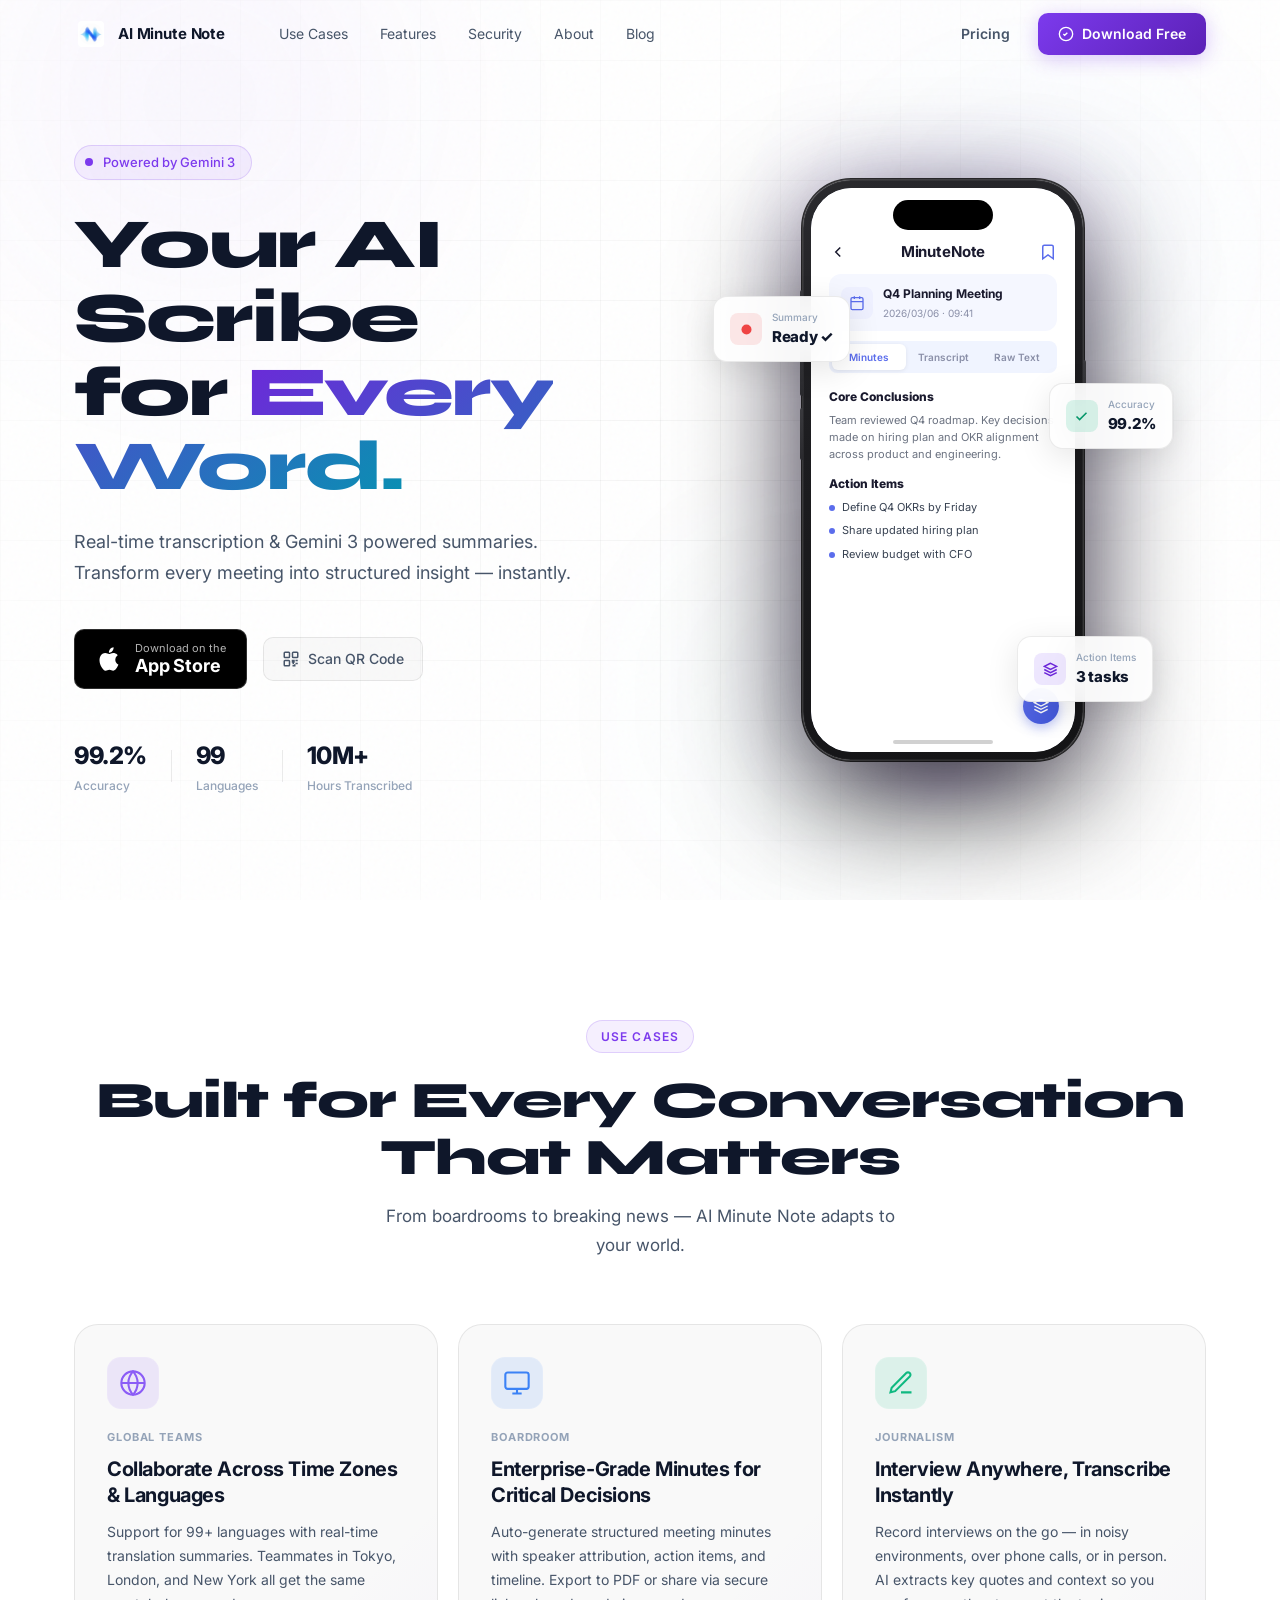
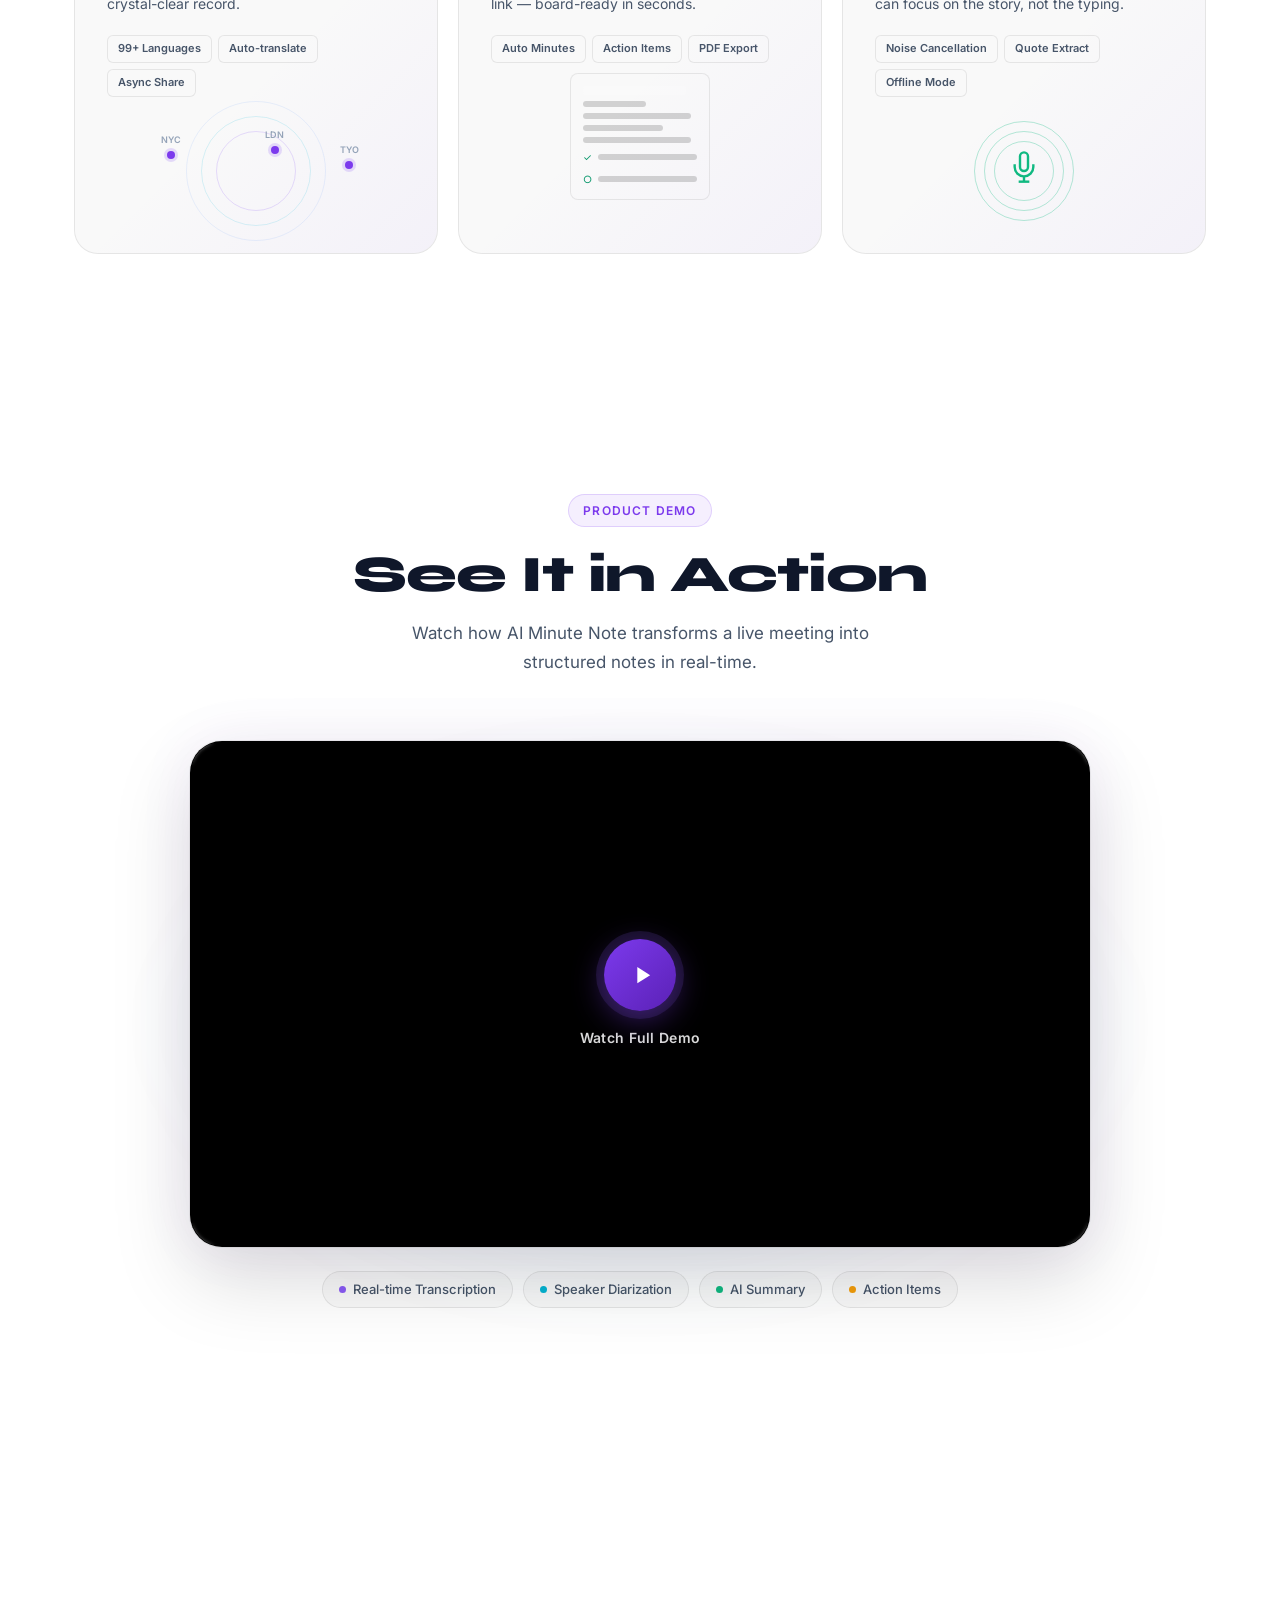
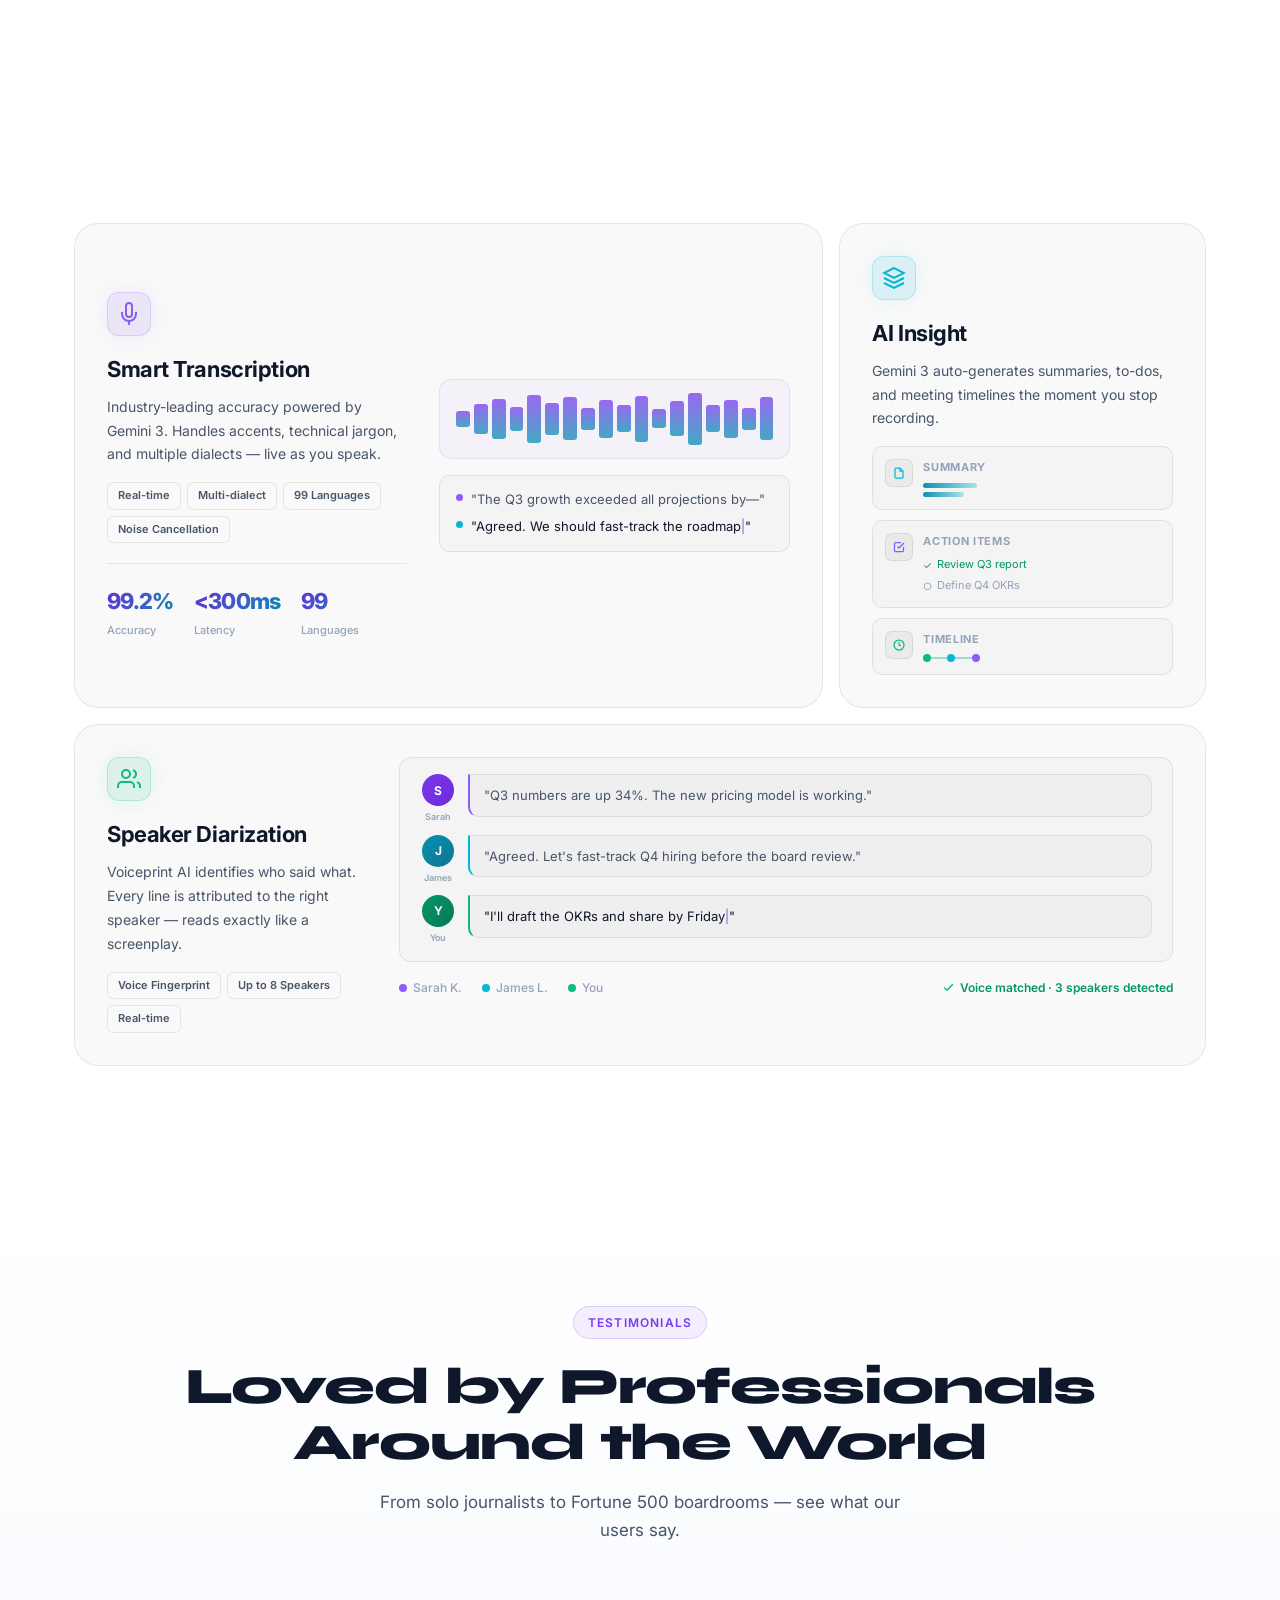
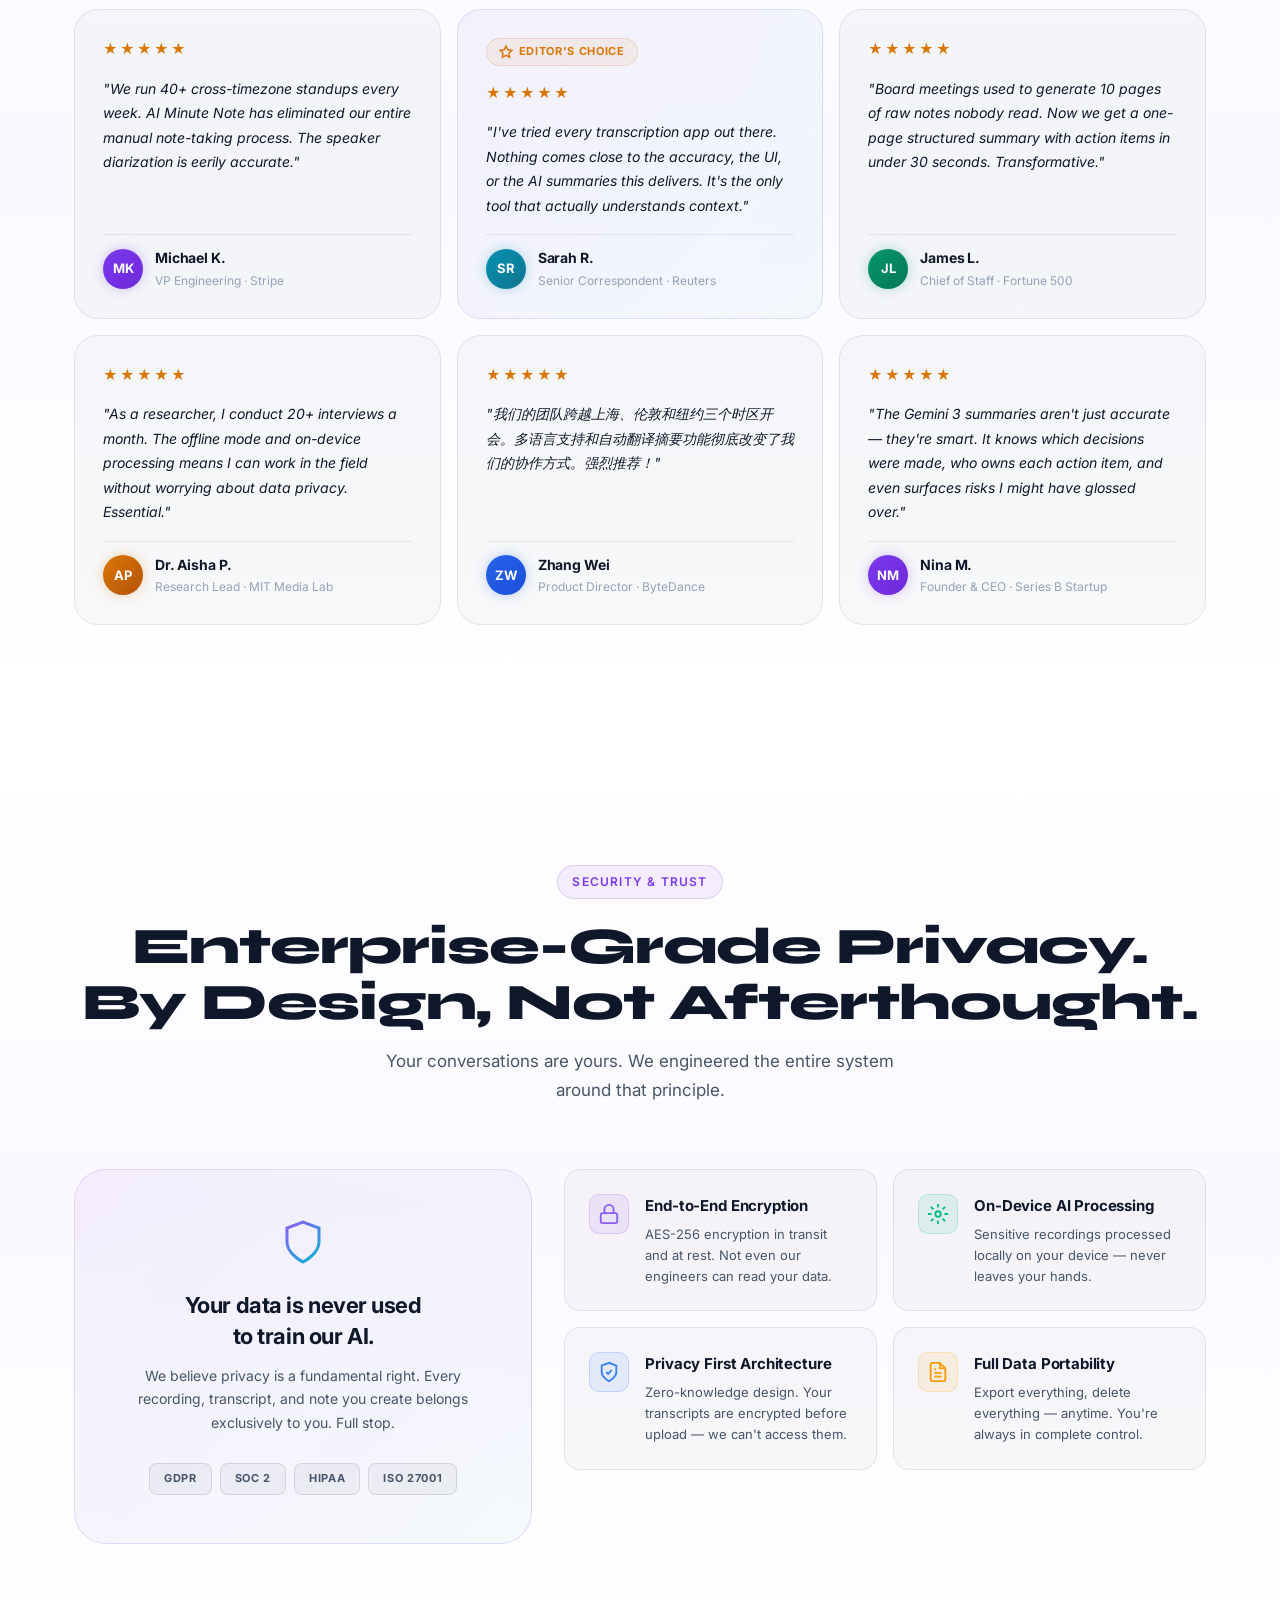
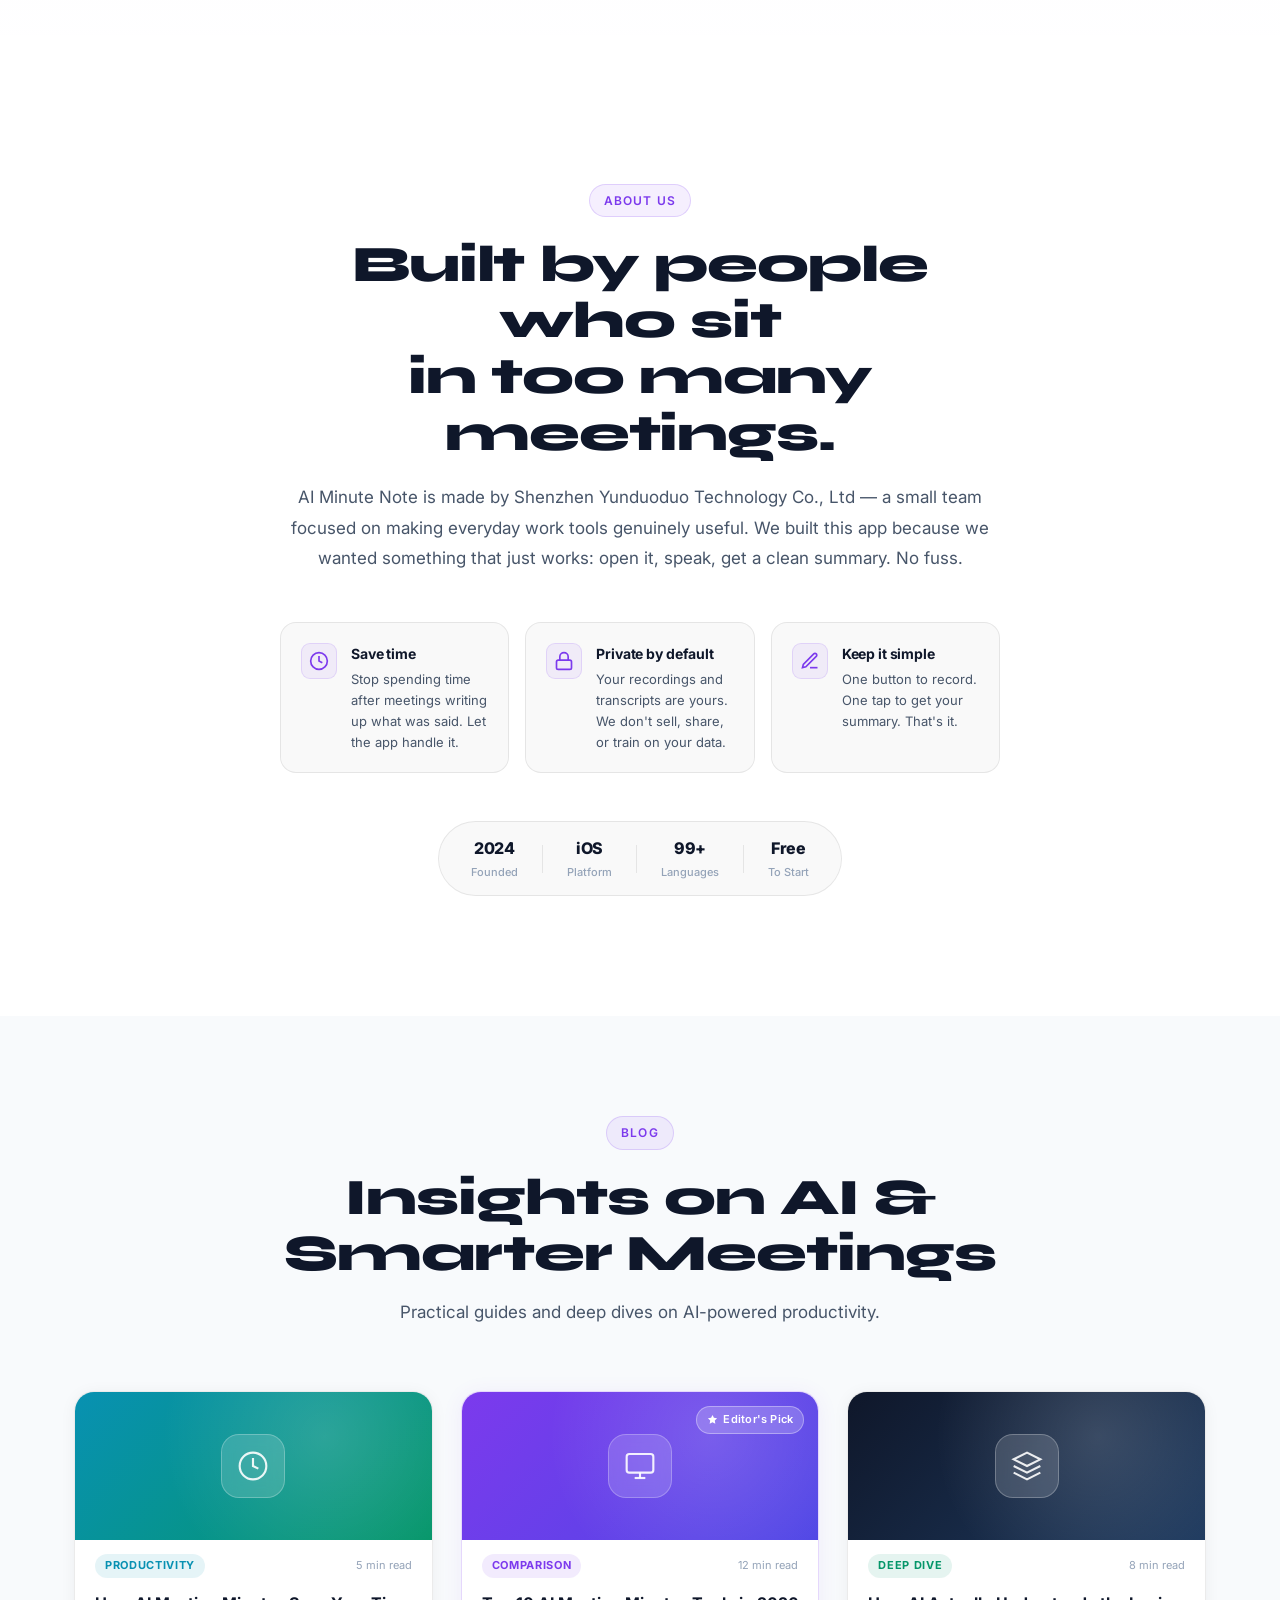
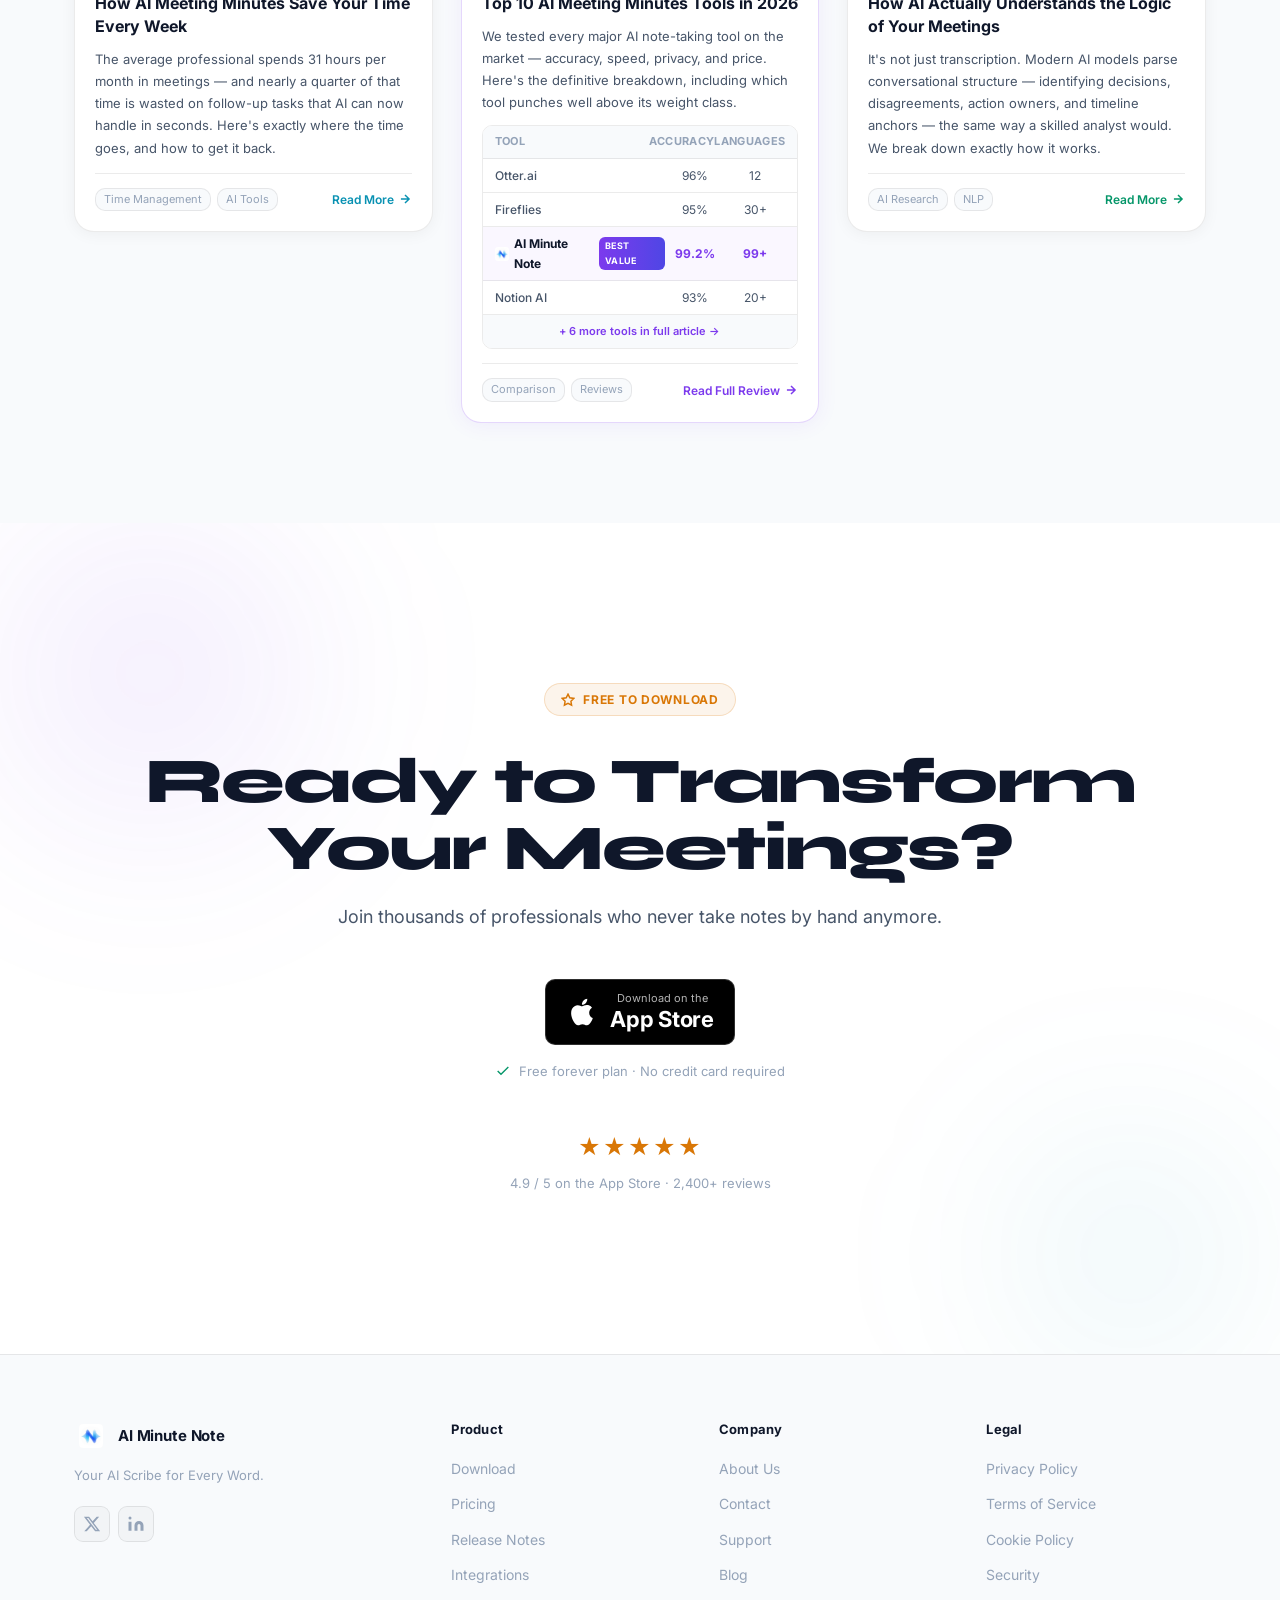
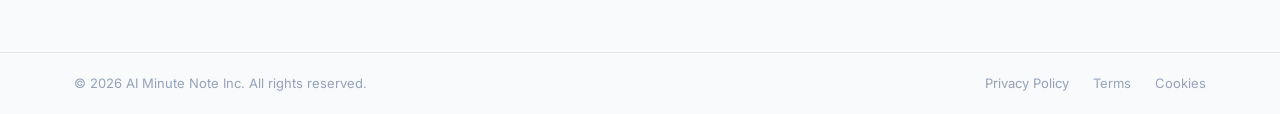
==== index.html @ 92f3659d "Initial commit: AI Minute Note landing page Made-with: Cursor" ====
<!DOCTYPE html>
<html lang="en">
<head>
  <meta charset="UTF-8" />
  <meta name="viewport" content="width=device-width, initial-scale=1.0" />
  <title>AI Minute Note — Your AI Scribe for Every Word</title>
  <meta name="description" content="Real-time transcription & Gemini 3 powered summaries. Never miss a word, in any meeting, anywhere." />
  <link rel="preconnect" href="https://fonts.googleapis.com" />
  <link rel="preconnect" href="https://fonts.gstatic.com" crossorigin />
  <link href="https://fonts.googleapis.com/css2?family=Inter:wght@300;400;500;600;700;800;900&family=Syne:wght@700;800&display=swap" rel="stylesheet" />
  <link rel="stylesheet" href="css/style.css" />
</head>
<body>

  <!-- ==============================
       NAV
  ============================== -->
  <nav class="nav" id="nav">
    <div class="container nav-inner">
      <a href="#" class="nav-logo">
          <div class="logo-icon">
            <img src="assets/logo.png" alt="AI Minute Note Logo" width="26" height="26" style="display:block;border-radius:4px;" />
          </div>
          <span>AI Minute Note</span>
        </a>
      <ul class="nav-links">
        <li><a href="#use-cases">Use Cases</a></li>
        <li><a href="#features">Features</a></li>
        <li><a href="#security">Security</a></li>
        <li><a href="#about">About</a></li>
        <li><a href="#blog">Blog</a></li>
      </ul>
      <div class="nav-cta">
        <a href="#" class="btn btn-ghost">Pricing</a>
        <a href="https://apps.apple.com/us/app/ai-minute-note-smart-notebook/id6752681926" target="_blank" rel="noopener" class="btn btn-primary">
          <svg width="16" height="16" viewBox="0 0 24 24" fill="none" stroke="currentColor" stroke-width="2"><path d="M12 2a10 10 0 1 0 0 20A10 10 0 0 0 12 2z"/><path d="M8 12l2 2 4-4"/></svg>
          Download Free
        </a>
      </div>
      <button class="nav-hamburger" id="hamburger" aria-label="Menu">
        <span></span><span></span><span></span>
      </button>
    </div>
    <div class="nav-mobile" id="mobileMenu">
      <a href="#use-cases">Use Cases</a>
      <a href="#features">Features</a>
      <a href="#security">Security</a>
      <a href="#about">About</a>
      <a href="#blog">Blog</a>
      <a href="https://apps.apple.com/us/app/ai-minute-note-smart-notebook/id6752681926" target="_blank" rel="noopener" class="btn btn-primary" style="margin-top:8px">Download Free</a>
    </div>
  </nav>

  <main>

    <!-- ==============================
         HERO
    ============================== -->
    <section class="hero" id="hero">
      <!-- Background orbs -->
      <div class="hero-bg">
        <div class="orb orb-purple"></div>
        <div class="orb orb-blue"></div>
        <div class="orb orb-teal"></div>
        <div class="noise-overlay"></div>
        <div class="grid-overlay"></div>
      </div>

      <div class="container hero-grid">
        <!-- Left: Copy -->
        <div class="hero-copy reveal">
          <div class="hero-badge">
            <span class="badge-pulse"></span>
            <span>Powered by Gemini 3</span>
          </div>
          <h1 class="hero-headline">
            Your AI Scribe<br/>
            for <span class="gradient-text">Every Word.</span>
          </h1>
          <p class="hero-sub">
            Real-time transcription &amp; Gemini 3 powered summaries.<br/>
            Transform every meeting into structured insight — instantly.
          </p>

          <!-- CTA Group -->
          <div class="hero-cta-group">
            <a href="https://apps.apple.com/us/app/ai-minute-note-smart-notebook/id6752681926" target="_blank" rel="noopener" class="app-store-btn">
              <svg class="apple-icon" viewBox="0 0 24 24" fill="currentColor" width="28" height="28">
                <path d="M18.71 19.5c-.83 1.24-1.71 2.45-3.05 2.47-1.34.03-1.77-.79-3.29-.79-1.53 0-2 .77-3.27.82-1.31.05-2.3-1.32-3.14-2.53C4.25 17 2.94 12.45 4.7 9.39c.87-1.52 2.43-2.48 4.12-2.51 1.28-.02 2.5.87 3.29.87.78 0 2.26-1.07 3.8-.91.65.03 2.47.26 3.64 1.98-.09.06-2.17 1.28-2.15 3.81.03 3.02 2.65 4.03 2.68 4.04-.03.07-.42 1.44-1.38 2.83M13 3.5c.73-.83 1.94-1.46 2.94-1.5.13 1.17-.34 2.35-1.04 3.19-.69.85-1.83 1.51-2.95 1.42-.15-1.15.41-2.35 1.05-3.11z"/>
              </svg>
              <div class="btn-text-block">
                <span class="download-label">Download on the</span>
                <span class="store-label">App Store</span>
              </div>
            </a>

            <div class="qr-wrapper">
              <button class="qr-trigger" id="qrTrigger">
                <svg width="18" height="18" viewBox="0 0 24 24" fill="none" stroke="currentColor" stroke-width="2">
                  <rect x="3" y="3" width="7" height="7" rx="1"/><rect x="14" y="3" width="7" height="7" rx="1"/>
                  <rect x="3" y="14" width="7" height="7" rx="1"/>
                  <path d="M14 14h2v2h-2zM18 14h3M14 18h2M18 18h3M14 21h3v-2"/>
                </svg>
                Scan QR Code
              </button>
              <div class="qr-popup" id="qrPopup">
                <div class="qr-popup-inner">
                  <p class="qr-title">Scan to Download</p>
                  <div class="qr-code-wrap">
                    <!-- SVG QR Code placeholder -->
                    <svg class="qr-svg" viewBox="0 0 100 100" width="140" height="140" fill="none" xmlns="http://www.w3.org/2000/svg">
                      <!-- Top-left finder -->
                      <rect x="5" y="5" width="28" height="28" rx="3" fill="#0F172A"/>
                      <rect x="9" y="9" width="20" height="20" rx="2" fill="#F8FAFC"/>
                      <rect x="13" y="13" width="12" height="12" rx="1" fill="#0F172A"/>
                      <!-- Top-right finder -->
                      <rect x="67" y="5" width="28" height="28" rx="3" fill="#0F172A"/>
                      <rect x="71" y="9" width="20" height="20" rx="2" fill="#F8FAFC"/>
                      <rect x="75" y="13" width="12" height="12" rx="1" fill="#0F172A"/>
                      <!-- Bottom-left finder -->
                      <rect x="5" y="67" width="28" height="28" rx="3" fill="#0F172A"/>
                      <rect x="9" y="71" width="20" height="20" rx="2" fill="#F8FAFC"/>
                      <rect x="13" y="75" width="12" height="12" rx="1" fill="#0F172A"/>
                      <!-- Data modules -->
                      <rect x="39" y="5" width="5" height="5" fill="#0F172A"/><rect x="47" y="5" width="5" height="5" fill="#0F172A"/>
                      <rect x="55" y="5" width="5" height="5" fill="#0F172A"/><rect x="39" y="13" width="5" height="5" fill="#0F172A"/>
                      <rect x="47" y="13" width="5" height="5" fill="#0F172A"/><rect x="55" y="21" width="5" height="5" fill="#0F172A"/>
                      <rect x="39" y="21" width="5" height="5" fill="#0F172A"/><rect x="5" y="39" width="5" height="5" fill="#0F172A"/>
                      <rect x="13" y="39" width="5" height="5" fill="#0F172A"/><rect x="21" y="39" width="5" height="5" fill="#0F172A"/>
                      <rect x="39" y="39" width="5" height="5" fill="#0F172A"/><rect x="47" y="39" width="5" height="5" fill="#0F172A"/>
                      <rect x="55" y="39" width="5" height="5" fill="#0F172A"/><rect x="63" y="39" width="5" height="5" fill="#0F172A"/>
                      <rect x="79" y="39" width="5" height="5" fill="#0F172A"/><rect x="87" y="39" width="5" height="5" fill="#0F172A"/>
                      <rect x="5" y="47" width="5" height="5" fill="#0F172A"/><rect x="21" y="47" width="5" height="5" fill="#0F172A"/>
                      <rect x="39" y="47" width="5" height="5" fill="#0F172A"/><rect x="55" y="47" width="5" height="5" fill="#0F172A"/>
                      <rect x="71" y="47" width="5" height="5" fill="#0F172A"/><rect x="87" y="47" width="5" height="5" fill="#0F172A"/>
                      <rect x="5" y="55" width="5" height="5" fill="#0F172A"/><rect x="13" y="55" width="5" height="5" fill="#0F172A"/>
                      <rect x="29" y="55" width="5" height="5" fill="#0F172A"/><rect x="47" y="55" width="5" height="5" fill="#0F172A"/>
                      <rect x="63" y="55" width="5" height="5" fill="#0F172A"/><rect x="79" y="55" width="5" height="5" fill="#0F172A"/>
                      <rect x="39" y="63" width="5" height="5" fill="#0F172A"/><rect x="55" y="63" width="5" height="5" fill="#0F172A"/>
                      <rect x="71" y="63" width="5" height="5" fill="#0F172A"/><rect x="47" y="71" width="5" height="5" fill="#0F172A"/>
                      <rect x="63" y="71" width="5" height="5" fill="#0F172A"/><rect x="79" y="71" width="5" height="5" fill="#0F172A"/>
                      <rect x="87" y="71" width="5" height="5" fill="#0F172A"/><rect x="39" y="79" width="5" height="5" fill="#0F172A"/>
                      <rect x="55" y="79" width="5" height="5" fill="#0F172A"/><rect x="71" y="79" width="5" height="5" fill="#0F172A"/>
                      <rect x="47" y="87" width="5" height="5" fill="#0F172A"/><rect x="63" y="87" width="5" height="5" fill="#0F172A"/>
                      <rect x="87" y="87" width="5" height="5" fill="#0F172A"/>
                    </svg>
                  </div>
                  <p class="qr-hint">Point your iPhone camera at this code</p>
                </div>
              </div>
            </div>
          </div>

          <!-- Stats -->
          <div class="hero-stats">
            <div class="stat-item">
              <span class="stat-val">99.2%</span>
              <span class="stat-lbl">Accuracy</span>
            </div>
            <div class="stat-sep"></div>
            <div class="stat-item">
              <span class="stat-val">99</span>
              <span class="stat-lbl">Languages</span>
            </div>
            <div class="stat-sep"></div>
            <div class="stat-item">
              <span class="stat-val">10M+</span>
              <span class="stat-lbl">Hours Transcribed</span>
            </div>
          </div>
        </div>

        <!-- Right: iPhone Mockup -->
        <div class="hero-visual reveal reveal-delay">
          <div class="phone-scene">
            <div class="phone-glow"></div>

            <div class="iphone-16pro">
              <div class="iphone-frame">
                <div class="btn-action"></div>
                <div class="btn-vol btn-vol-up"></div>
                <div class="btn-vol btn-vol-dn"></div>
                <div class="btn-power"></div>
                <div class="iphone-bottom-bar"></div>

                <div class="iphone-screen app-ui-screen">
                  <div class="dynamic-island"></div>

                  <!-- ── SCREEN 1: RECORDING ── -->
                  <div class="ui-screen ui-s1 ui-active" id="uiS1">
                    <div class="ui-nav">
                      <svg width="18" height="18" viewBox="0 0 24 24" fill="none" stroke="#1A1A2E" stroke-width="2"><polyline points="15 18 9 12 15 6"/></svg>
                      <span class="ui-nav-title">MinuteNote</span>
                      <span style="width:18px"></span>
                    </div>
                    <div class="ui-record-area">
                      <div class="ui-rec-ring ui-ring-outer"></div>
                      <div class="ui-rec-ring ui-ring-inner"></div>
                      <div class="ui-rec-btn">
                        <img src="assets/logo.png" width="44" height="44" style="border-radius:8px;display:block;" alt="logo"/>
                      </div>
                    </div>
                    <div class="ui-timer">00:23</div>
                    <div class="ui-rec-label">
                      <span class="ui-rec-dot-live"></span>Recording...
                    </div>
                    <div class="ui-waveform-row">
                      <div class="ui-wv" style="--wh:35%"></div><div class="ui-wv" style="--wh:60%"></div>
                      <div class="ui-wv" style="--wh:80%"></div><div class="ui-wv" style="--wh:50%"></div>
                      <div class="ui-wv" style="--wh:90%"></div><div class="ui-wv" style="--wh:65%"></div>
                      <div class="ui-wv" style="--wh:45%"></div><div class="ui-wv" style="--wh:75%"></div>
                      <div class="ui-wv" style="--wh:55%"></div><div class="ui-wv" style="--wh:85%"></div>
                      <div class="ui-wv" style="--wh:40%"></div><div class="ui-wv" style="--wh:70%"></div>
                      <div class="ui-wv" style="--wh:95%"></div><div class="ui-wv" style="--wh:55%"></div>
                      <div class="ui-wv" style="--wh:65%"></div><div class="ui-wv" style="--wh:45%"></div>
                    </div>
                    <div class="ui-lang-row">
                      <svg width="14" height="14" viewBox="0 0 24 24" fill="none" stroke="#5B6DEC" stroke-width="2"><circle cx="12" cy="12" r="10"/><path d="M2 12h20M12 2a15 15 0 0 1 0 20M12 2a15 15 0 0 0 0 20"/></svg>
                      <span>Prompt &amp; Language</span>
                    </div>
                    <div class="ui-cta-btn">Transcribe &amp; Summarize</div>
                  </div>

                  <!-- ── SCREEN 2: PROCESSING ── -->
                  <div class="ui-screen ui-s2" id="uiS2">
                    <div class="ui-nav">
                      <svg width="18" height="18" viewBox="0 0 24 24" fill="none" stroke="#1A1A2E" stroke-width="2"><polyline points="15 18 9 12 15 6"/></svg>
                      <span class="ui-nav-title">MinuteNote</span>
                      <span style="width:18px"></span>
                    </div>
                    <div class="ui-progress-card">
                      <div class="ui-pstep ui-done">
                        <div class="ui-picon ui-picon-done">
                          <svg width="11" height="11" viewBox="0 0 24 24" fill="none" stroke="#fff" stroke-width="3"><polyline points="20 6 9 17 4 12"/></svg>
                        </div>
                        <span>Processing Audio</span>
                      </div>
                      <div class="ui-pstep ui-done">
                        <div class="ui-picon ui-picon-done">
                          <svg width="11" height="11" viewBox="0 0 24 24" fill="none" stroke="#fff" stroke-width="3"><polyline points="20 6 9 17 4 12"/></svg>
                        </div>
                        <span>Transcribing</span>
                      </div>
                      <div class="ui-transcript-snippet">
                        The engineering team reported 85% completion of the core feature development, with remaining tasks...
                      </div>
                      <div class="ui-pstep ui-done">
                        <div class="ui-picon ui-picon-done">
                          <svg width="11" height="11" viewBox="0 0 24 24" fill="none" stroke="#fff" stroke-width="3"><polyline points="20 6 9 17 4 12"/></svg>
                        </div>
                        <span>Identifying Speakers</span>
                      </div>
                      <div class="ui-pstep ui-active-step">
                        <div class="ui-picon ui-picon-spin">
                          <svg width="11" height="11" viewBox="0 0 24 24" fill="none" stroke="#5B6DEC" stroke-width="2.5"><path d="M21 12a9 9 0 1 1-6.219-8.56"/></svg>
                        </div>
                        <span>Taking Notes</span>
                        <span class="ui-pct">55%</span>
                      </div>
                      <div class="ui-pstep ui-pending">
                        <div class="ui-picon ui-picon-pending">
                          <svg width="11" height="11" viewBox="0 0 24 24" fill="none" stroke="#C0C8D8" stroke-width="2"><circle cx="12" cy="12" r="8"/></svg>
                        </div>
                        <span>Finishing Touches</span>
                      </div>
                    </div>
                    <p class="ui-hint">For longer recordings, this might take a minute or two. Don't leave the page.</p>
                  </div>

                  <!-- ── SCREEN 3: SUMMARY ── -->
                  <div class="ui-screen ui-s3" id="uiS3">
                    <div class="ui-nav">
                      <svg width="18" height="18" viewBox="0 0 24 24" fill="none" stroke="#1A1A2E" stroke-width="2"><polyline points="15 18 9 12 15 6"/></svg>
                      <span class="ui-nav-title">MinuteNote</span>
                      <svg width="18" height="18" viewBox="0 0 24 24" fill="none" stroke="#5B6DEC" stroke-width="2"><path d="M19 21l-7-5-7 5V5a2 2 0 0 1 2-2h10a2 2 0 0 1 2 2z"/></svg>
                    </div>
                    <div class="ui-meeting-card">
                      <div class="ui-meeting-icon">
                        <svg width="16" height="16" viewBox="0 0 24 24" fill="none" stroke="#5B6DEC" stroke-width="2"><rect x="3" y="4" width="18" height="18" rx="2"/><line x1="16" y1="2" x2="16" y2="6"/><line x1="8" y1="2" x2="8" y2="6"/><line x1="3" y1="10" x2="21" y2="10"/></svg>
                      </div>
                      <div>
                        <p class="ui-meeting-title">Q4 Planning Meeting</p>
                        <p class="ui-meeting-date">2026/03/06 · 09:41</p>
                      </div>
                    </div>
                    <div class="ui-tabs">
                      <div class="ui-tab ui-tab-active">Minutes</div>
                      <div class="ui-tab">Transcript</div>
                      <div class="ui-tab">Raw Text</div>
                    </div>
                    <div class="ui-summary-body">
                      <p class="ui-sum-heading">Core Conclusions</p>
                      <p class="ui-sum-text">Team reviewed Q4 roadmap. Key decisions made on hiring plan and OKR alignment across product and engineering.</p>
                      <p class="ui-sum-heading">Action Items</p>
                      <div class="ui-action-item">
                        <div class="ui-ai-dot" style="background:#5B6DEC"></div>
                        <span>Define Q4 OKRs by Friday</span>
                      </div>
                      <div class="ui-action-item">
                        <div class="ui-ai-dot" style="background:#5B6DEC"></div>
                        <span>Share updated hiring plan</span>
                      </div>
                      <div class="ui-action-item">
                        <div class="ui-ai-dot" style="background:#5B6DEC"></div>
                        <span>Review budget with CFO</span>
                      </div>
                    </div>
                    <div class="ui-ai-fab">
                      <svg width="16" height="16" viewBox="0 0 24 24" fill="none" stroke="#fff" stroke-width="2"><path d="M12 2L2 7l10 5 10-5-10-5zM2 17l10 5 10-5M2 12l10 5 10-5"/></svg>
                    </div>
                  </div>

                  <!-- Home indicator -->
                  <div class="ui-home-bar"></div>
                </div>
              </div>
            </div>

            <!-- Floating Cards -->
            <div class="float-card float-card-left" id="fcLeft">
              <div class="fc-icon fc-icon-red" id="fcLeftIcon">
                <svg width="15" height="15" viewBox="0 0 24 24" fill="currentColor"><circle cx="12" cy="12" r="8"/></svg>
              </div>
              <div>
                <p class="fc-label" id="fcLeftLabel">Recording</p>
                <p class="fc-value" id="fcLeftVal">00:23</p>
              </div>
            </div>

            <div class="float-card float-card-right" id="fcRight">
              <div class="fc-icon fc-icon-green" id="fcRightIcon">
                <svg width="15" height="15" viewBox="0 0 24 24" fill="none" stroke="currentColor" stroke-width="2.5"><polyline points="20 6 9 17 4 12"/></svg>
              </div>
              <div>
                <p class="fc-label" id="fcRightLabel">Accuracy</p>
                <p class="fc-value" id="fcRightVal">99.2%</p>
              </div>
            </div>

            <div class="float-card float-card-bottom" id="fcBottom">
              <div class="fc-icon fc-icon-purple" id="fcBottomIcon">
                <svg width="15" height="15" viewBox="0 0 24 24" fill="none" stroke="currentColor" stroke-width="2.5"><path d="M12 2L2 7l10 5 10-5-10-5zM2 17l10 5 10-5M2 12l10 5 10-5"/></svg>
              </div>
              <div>
                <p class="fc-label" id="fcBottomLabel">AI Summary</p>
                <p class="fc-value" id="fcBottomVal">Ready ✓</p>
              </div>
            </div>
          </div>
        </div>
      </div>
    </section>

    <!-- ==============================
         USE CASES
    ============================== -->
    <section class="use-cases" id="use-cases">
      <div class="container">
        <div class="section-header reveal">
          <span class="section-tag">Use Cases</span>
          <h2 class="section-title">Built for Every Conversation<br/>That Matters</h2>
          <p class="section-sub">From boardrooms to breaking news — AI Minute Note adapts to your world.</p>
        </div>

        <div class="use-cases-grid">
          <!-- Card 1: Global Teams -->
          <div class="use-card reveal">
            <div class="use-card-icon" style="--icon-color: #8B5CF6; --icon-bg: rgba(139,92,246,0.12)">
              <svg width="28" height="28" viewBox="0 0 24 24" fill="none" stroke="currentColor" stroke-width="1.8">
                <circle cx="12" cy="12" r="10"/><line x1="2" y1="12" x2="22" y2="12"/>
                <path d="M12 2a15.3 15.3 0 0 1 4 10 15.3 15.3 0 0 1-4 10 15.3 15.3 0 0 1-4-10 15.3 15.3 0 0 1 4-10z"/>
              </svg>
            </div>
            <div class="use-card-tag">Global Teams</div>
            <h3 class="use-card-title">Collaborate Across Time Zones &amp; Languages</h3>
            <p class="use-card-desc">Support for 99+ languages with real-time translation summaries. Teammates in Tokyo, London, and New York all get the same crystal-clear record.</p>
            <div class="use-card-features">
              <span class="use-feat">99+ Languages</span>
              <span class="use-feat">Auto-translate</span>
              <span class="use-feat">Async Share</span>
            </div>
            <div class="use-card-visual global-visual">
              <div class="globe-ring ring-1"></div>
              <div class="globe-ring ring-2"></div>
              <div class="globe-ring ring-3"></div>
              <div class="city-dot" style="top:30%;left:20%"><span>NYC</span></div>
              <div class="city-dot" style="top:25%;left:55%"><span>LDN</span></div>
              <div class="city-dot" style="top:40%;left:80%"><span>TYO</span></div>
            </div>
          </div>

          <!-- Card 2: Boardroom -->
          <div class="use-card reveal reveal-delay">
            <div class="use-card-icon" style="--icon-color: #3B82F6; --icon-bg: rgba(59,130,246,0.12)">
              <svg width="28" height="28" viewBox="0 0 24 24" fill="none" stroke="currentColor" stroke-width="1.8">
                <rect x="2" y="3" width="20" height="14" rx="2"/><line x1="8" y1="21" x2="16" y2="21"/><line x1="12" y1="17" x2="12" y2="21"/>
              </svg>
            </div>
            <div class="use-card-tag">Boardroom</div>
            <h3 class="use-card-title">Enterprise-Grade Minutes for Critical Decisions</h3>
            <p class="use-card-desc">Auto-generate structured meeting minutes with speaker attribution, action items, and timeline. Export to PDF or share via secure link — board-ready in seconds.</p>
            <div class="use-card-features">
              <span class="use-feat">Auto Minutes</span>
              <span class="use-feat">Action Items</span>
              <span class="use-feat">PDF Export</span>
            </div>
            <div class="use-card-visual board-visual">
              <div class="doc-mock">
                <div class="doc-line doc-heading"></div>
                <div class="doc-line doc-short"></div>
                <div class="doc-line doc-full"></div>
                <div class="doc-line doc-med"></div>
                <div class="doc-line doc-full"></div>
                <div class="doc-check"><span>✓</span><div class="doc-line doc-short" style="flex:1"></div></div>
                <div class="doc-check"><span>○</span><div class="doc-line doc-med" style="flex:1"></div></div>
              </div>
            </div>
          </div>

          <!-- Card 3: Journalism -->
          <div class="use-card reveal reveal-delay-2">
            <div class="use-card-icon" style="--icon-color: #10B981; --icon-bg: rgba(16,185,129,0.12)">
              <svg width="28" height="28" viewBox="0 0 24 24" fill="none" stroke="currentColor" stroke-width="1.8">
                <path d="M12 20h9"/><path d="M16.5 3.5a2.121 2.121 0 0 1 3 3L7 19l-4 1 1-4L16.5 3.5z"/>
              </svg>
            </div>
            <div class="use-card-tag">Journalism</div>
            <h3 class="use-card-title">Interview Anywhere, Transcribe Instantly</h3>
            <p class="use-card-desc">Record interviews on the go — in noisy environments, over phone calls, or in person. AI extracts key quotes and context so you can focus on the story, not the typing.</p>
            <div class="use-card-features">
              <span class="use-feat">Noise Cancellation</span>
              <span class="use-feat">Quote Extract</span>
              <span class="use-feat">Offline Mode</span>
            </div>
            <div class="use-card-visual journalism-visual">
              <div class="mic-anim">
                <div class="mic-body">
                  <svg width="32" height="32" viewBox="0 0 24 24" fill="none" stroke="#10B981" stroke-width="1.8">
                    <path d="M12 1a3 3 0 0 0-3 3v8a3 3 0 0 0 6 0V4a3 3 0 0 0-3-3z"/>
                    <path d="M19 10v2a7 7 0 0 1-14 0v-2"/><line x1="12" y1="19" x2="12" y2="23"/>
                    <line x1="8" y1="23" x2="16" y2="23"/>
                  </svg>
                </div>
                <div class="mic-wave mw-1"></div>
                <div class="mic-wave mw-2"></div>
                <div class="mic-wave mw-3"></div>
              </div>
            </div>
          </div>
        </div>
      </div>
    </section>

    <!-- ==============================
         VIDEO DEMO
    ============================== -->
    <section class="video-demo" id="demo">
      <div class="container">
        <div class="section-header reveal">
          <span class="section-tag">Product Demo</span>
          <h2 class="section-title">See It in Action</h2>
          <p class="section-sub">Watch how AI Minute Note transforms a live meeting into structured notes in real-time.</p>
        </div>

        <div class="video-wrapper reveal">
          <!-- Glow backdrop -->
          <div class="video-glow"></div>

          <!-- Video frame -->
          <div class="video-frame" id="videoFrame">
            <!-- Custom play overlay -->
            <div class="video-overlay" id="videoOverlay">
              <div class="play-ring">
                <button class="play-btn" id="playBtn" aria-label="Play demo video">
                  <svg width="28" height="28" viewBox="0 0 24 24" fill="currentColor">
                    <path d="M8 5.14v14l11-7-11-7z"/>
                  </svg>
                </button>
              </div>
              <p class="play-label">Watch Full Demo</p>
            </div>

            <video
              id="demoVideo"
              class="demo-video"
              src="assets/demo.mp4"
              preload="metadata"
              playsinline
              poster=""
            ></video>

            <!-- Custom controls bar -->
            <div class="video-controls" id="videoControls">
              <button class="vc-btn vc-play-pause" id="vcPlayPause" aria-label="Play/Pause">
                <svg class="icon-play" width="16" height="16" viewBox="0 0 24 24" fill="currentColor"><path d="M8 5.14v14l11-7-11-7z"/></svg>
                <svg class="icon-pause" width="16" height="16" viewBox="0 0 24 24" fill="currentColor" style="display:none"><rect x="6" y="4" width="4" height="16" rx="1"/><rect x="14" y="4" width="4" height="16" rx="1"/></svg>
              </button>

              <div class="vc-progress-wrap" id="vcProgressWrap">
                <div class="vc-progress-bg">
                  <div class="vc-progress-fill" id="vcFill"></div>
                  <div class="vc-progress-thumb" id="vcThumb"></div>
                </div>
              </div>

              <span class="vc-time" id="vcTime">0:00 / 0:00</span>

              <button class="vc-btn vc-mute" id="vcMute" aria-label="Mute">
                <svg class="icon-vol" width="16" height="16" viewBox="0 0 24 24" fill="none" stroke="currentColor" stroke-width="2"><polygon points="11 5 6 9 2 9 2 15 6 15 11 19 11 5"/><path d="M19.07 4.93a10 10 0 0 1 0 14.14"/><path d="M15.54 8.46a5 5 0 0 1 0 7.07"/></svg>
                <svg class="icon-muted" width="16" height="16" viewBox="0 0 24 24" fill="none" stroke="currentColor" stroke-width="2" style="display:none"><polygon points="11 5 6 9 2 9 2 15 6 15 11 19 11 5"/><line x1="23" y1="9" x2="17" y2="15"/><line x1="17" y1="9" x2="23" y2="15"/></svg>
              </button>

              <button class="vc-btn vc-fullscreen" id="vcFullscreen" aria-label="Fullscreen">
                <svg width="16" height="16" viewBox="0 0 24 24" fill="none" stroke="currentColor" stroke-width="2"><path d="M8 3H5a2 2 0 0 0-2 2v3m18 0V5a2 2 0 0 0-2-2h-3m0 18h3a2 2 0 0 0 2-2v-3M3 16v3a2 2 0 0 0 2 2h3"/></svg>
              </button>
            </div>
          </div>

          <!-- Feature chips below video -->
          <div class="video-chips">
            <div class="vchip">
              <span class="vchip-dot" style="background:#8B5CF6"></span>
              Real-time Transcription
            </div>
            <div class="vchip">
              <span class="vchip-dot" style="background:#06B6D4"></span>
              Speaker Diarization
            </div>
            <div class="vchip">
              <span class="vchip-dot" style="background:#10B981"></span>
              AI Summary
            </div>
            <div class="vchip">
              <span class="vchip-dot" style="background:#F59E0B"></span>
              Action Items
            </div>
          </div>
        </div>
      </div>
    </section>

    <!-- ==============================
         FEATURES — BENTO GRID
    ============================== -->
    <section class="features" id="features">
      <div class="container">
        <div class="section-header reveal">
          <span class="section-tag">Features</span>
          <h2 class="section-title">Everything You Need.<br/>Nothing You Don't.</h2>
          <p class="section-sub">A tightly crafted feature set designed for how you actually work.</p>
        </div>

        <div class="bento-grid">

          <!-- ① Smart Transcription — 2/3 width, tall -->
          <div class="bento-card reveal" data-accent="#8B5CF6" style="grid-column:span 2; grid-row:span 1;">
            <div class="bento-inner-h">
              <div class="bento-text-col">
                <div class="bento-icon" style="--c:#8B5CF6">
                  <svg width="24" height="24" viewBox="0 0 24 24" fill="none" stroke="currentColor" stroke-width="2"><path d="M12 1a3 3 0 0 0-3 3v8a3 3 0 0 0 6 0V4a3 3 0 0 0-3-3z"/><path d="M19 10v2a7 7 0 0 1-14 0v-2"/><line x1="12" y1="19" x2="12" y2="23"/></svg>
                </div>
                <h3 class="bento-title">Smart Transcription</h3>
                <p class="bento-desc">Industry-leading accuracy powered by Gemini 3. Handles accents, technical jargon, and multiple dialects — live as you speak.</p>
                <div class="bento-tags">
                  <span>Real-time</span><span>Multi-dialect</span><span>99 Languages</span><span>Noise Cancellation</span>
                </div>
                <div class="bento-stat-row">
                  <div class="bento-stat">
                    <span class="bs-val">99.2%</span>
                    <span class="bs-lbl">Accuracy</span>
                  </div>
                  <div class="bento-stat">
                    <span class="bs-val">&lt;300ms</span>
                    <span class="bs-lbl">Latency</span>
                  </div>
                  <div class="bento-stat">
                    <span class="bs-val">99</span>
                    <span class="bs-lbl">Languages</span>
                  </div>
                </div>
              </div>
              <div class="bento-wave-col">
                <div class="big-waveform">
                  <div class="bw-bar" style="--bh:30%"></div>
                  <div class="bw-bar" style="--bh:55%"></div>
                  <div class="bw-bar" style="--bh:75%"></div>
                  <div class="bw-bar" style="--bh:45%"></div>
                  <div class="bw-bar" style="--bh:90%"></div>
                  <div class="bw-bar" style="--bh:60%"></div>
                  <div class="bw-bar" style="--bh:80%"></div>
                  <div class="bw-bar" style="--bh:40%"></div>
                  <div class="bw-bar" style="--bh:70%"></div>
                  <div class="bw-bar" style="--bh:50%"></div>
                  <div class="bw-bar" style="--bh:85%"></div>
                  <div class="bw-bar" style="--bh:35%"></div>
                  <div class="bw-bar" style="--bh:65%"></div>
                  <div class="bw-bar" style="--bh:95%"></div>
                  <div class="bw-bar" style="--bh:50%"></div>
                  <div class="bw-bar" style="--bh:70%"></div>
                  <div class="bw-bar" style="--bh:40%"></div>
                  <div class="bw-bar" style="--bh:80%"></div>
                </div>
                <div class="bento-transcript-preview">
                  <div class="btp-line">
                    <span class="btp-dot" style="background:#8B5CF6"></span>
                    <span class="btp-text">"The Q3 growth exceeded all projections by—"</span>
                  </div>
                  <div class="btp-line btp-active">
                    <span class="btp-dot" style="background:#06B6D4"></span>
                    <span class="btp-text">"Agreed. We should fast-track the roadmap<span class="cursor-blink">|</span>"</span>
                  </div>
                </div>
              </div>
            </div>
          </div>

          <!-- ② AI Insight — 1/3 width -->
          <div class="bento-card reveal reveal-delay" data-accent="#06B6D4" style="grid-column:span 1;">
            <div class="bento-icon" style="--c:#06B6D4">
              <svg width="24" height="24" viewBox="0 0 24 24" fill="none" stroke="currentColor" stroke-width="2"><path d="M12 2L2 7l10 5 10-5-10-5zM2 17l10 5 10-5M2 12l10 5 10-5"/></svg>
            </div>
            <h3 class="bento-title">AI Insight</h3>
            <p class="bento-desc">Gemini 3 auto-generates summaries, to-dos, and meeting timelines the moment you stop recording.</p>
            <div class="ai-output-stack">
              <div class="ao-item">
                <div class="ao-icon" style="--ac:#06B6D4">
                  <svg width="12" height="12" viewBox="0 0 24 24" fill="none" stroke="currentColor" stroke-width="2.5"><path d="M14 2H6a2 2 0 0 0-2 2v16a2 2 0 0 0 2 2h12a2 2 0 0 0 2-2V8z"/><polyline points="14 2 14 8 20 8"/></svg>
                </div>
                <div>
                  <p class="ao-label">Summary</p>
                  <div class="ao-bars"><div style="width:85%"></div><div style="width:65%"></div></div>
                </div>
              </div>
              <div class="ao-item">
                <div class="ao-icon" style="--ac:#8B5CF6">
                  <svg width="12" height="12" viewBox="0 0 24 24" fill="none" stroke="currentColor" stroke-width="2.5"><polyline points="9 11 12 14 22 4"/><path d="M21 12v7a2 2 0 0 1-2 2H5a2 2 0 0 1-2-2V5a2 2 0 0 1 2-2h11"/></svg>
                </div>
                <div>
                  <p class="ao-label">Action Items</p>
                  <div class="ao-todos">
                    <div class="ao-todo done">Review Q3 report</div>
                    <div class="ao-todo">Define Q4 OKRs</div>
                  </div>
                </div>
              </div>
              <div class="ao-item">
                <div class="ao-icon" style="--ac:#10B981">
                  <svg width="12" height="12" viewBox="0 0 24 24" fill="none" stroke="currentColor" stroke-width="2.5"><circle cx="12" cy="12" r="10"/><polyline points="12 6 12 12 16 14"/></svg>
                </div>
                <div>
                  <p class="ao-label">Timeline</p>
                  <div class="ao-timeline">
                    <div class="ao-tl-dot" style="background:#10B981"></div>
                    <div class="ao-tl-line"></div>
                    <div class="ao-tl-dot" style="background:#06B6D4"></div>
                    <div class="ao-tl-line"></div>
                    <div class="ao-tl-dot" style="background:#8B5CF6"></div>
                  </div>
                </div>
              </div>
            </div>
          </div>

          <!-- ③ Speaker Diarization — Full width, horizontal -->
          <div class="bento-card reveal" data-accent="#10B981" style="grid-column:span 3;">
            <div class="bento-inner-h bento-diar">
              <div class="bento-text-col bento-text-col-sm">
                <div class="bento-icon" style="--c:#10B981">
                  <svg width="24" height="24" viewBox="0 0 24 24" fill="none" stroke="currentColor" stroke-width="2"><path d="M17 21v-2a4 4 0 0 0-4-4H5a4 4 0 0 0-4 4v2"/><circle cx="9" cy="7" r="4"/><path d="M23 21v-2a4 4 0 0 0-3-3.87"/><path d="M16 3.13a4 4 0 0 1 0 7.75"/></svg>
                </div>
                <h3 class="bento-title">Speaker Diarization</h3>
                <p class="bento-desc">Voiceprint AI identifies who said what. Every line is attributed to the right speaker — reads exactly like a screenplay.</p>
                <div class="bento-tags">
                  <span>Voice Fingerprint</span><span>Up to 8 Speakers</span><span>Real-time</span>
                </div>
              </div>
              <div class="diar-visual-col">
                <div class="diar-script">
                  <div class="ds-line">
                    <div class="ds-speaker">
                      <div class="ds-avatar" style="background:linear-gradient(135deg,#7C3AED,#6D28D9)">S</div>
                      <span class="ds-name">Sarah</span>
                    </div>
                    <div class="ds-bubble ds-bubble-purple">"Q3 numbers are up 34%. The new pricing model is working."</div>
                  </div>
                  <div class="ds-line">
                    <div class="ds-speaker">
                      <div class="ds-avatar" style="background:linear-gradient(135deg,#0891B2,#0E7490)">J</div>
                      <span class="ds-name">James</span>
                    </div>
                    <div class="ds-bubble ds-bubble-cyan">"Agreed. Let's fast-track Q4 hiring before the board review."</div>
                  </div>
                  <div class="ds-line ds-line-active">
                    <div class="ds-speaker">
                      <div class="ds-avatar" style="background:linear-gradient(135deg,#059669,#047857)">Y</div>
                      <span class="ds-name">You</span>
                    </div>
                    <div class="ds-bubble ds-bubble-teal">"I'll draft the OKRs and share by Friday<span class="cursor-blink">|</span>"</div>
                  </div>
                </div>
                <div class="diar-legend">
                  <div class="dl-item"><div class="dl-dot" style="background:#8B5CF6"></div>Sarah K.</div>
                  <div class="dl-item"><div class="dl-dot" style="background:#06B6D4"></div>James L.</div>
                  <div class="dl-item"><div class="dl-dot" style="background:#10B981"></div>You</div>
                  <div class="dl-accuracy">
                    <svg width="13" height="13" viewBox="0 0 24 24" fill="none" stroke="#10B981" stroke-width="2.5"><polyline points="20 6 9 17 4 12"/></svg>
                    Voice matched · 3 speakers detected
                  </div>
                </div>
              </div>
            </div>
          </div>

        </div>
      </div>
    </section>

    <!-- ==============================
         TESTIMONIALS
    ============================== -->
    <section class="testimonials">
      <div class="container">
        <div class="section-header reveal">
          <span class="section-tag">Testimonials</span>
          <h2 class="section-title">Loved by Professionals<br/>Around the World</h2>
          <p class="section-sub">From solo journalists to Fortune 500 boardrooms — see what our users say.</p>
        </div>

        <div class="testi-grid">
          <!-- Card 1 -->
          <div class="testi-card reveal">
            <div class="testi-stars">★★★★★</div>
            <p class="testi-quote">"We run 40+ cross-timezone standups every week. AI Minute Note has eliminated our entire manual note-taking process. The speaker diarization is eerily accurate."</p>
            <div class="testi-author">
              <div class="testi-avatar av-purple">MK</div>
              <div>
                <p class="testi-name">Michael K.</p>
                <p class="testi-role">VP Engineering · Stripe</p>
              </div>
            </div>
          </div>

          <!-- Card 2 — featured/large -->
          <div class="testi-card testi-featured reveal reveal-delay">
            <div class="testi-badge">
              <svg width="14" height="14" viewBox="0 0 24 24" fill="none" stroke="currentColor" stroke-width="2.5"><polygon points="12 2 15.09 8.26 22 9.27 17 14.14 18.18 21.02 12 17.77 5.82 21.02 7 14.14 2 9.27 8.91 8.26 12 2"/></svg>
              Editor's Choice
            </div>
            <div class="testi-stars">★★★★★</div>
            <p class="testi-quote">"I've tried every transcription app out there. Nothing comes close to the accuracy, the UI, or the AI summaries this delivers. It's the only tool that actually understands context."</p>
            <div class="testi-author">
              <div class="testi-avatar av-cyan">SR</div>
              <div>
                <p class="testi-name">Sarah R.</p>
                <p class="testi-role">Senior Correspondent · Reuters</p>
              </div>
            </div>
          </div>

          <!-- Card 3 -->
          <div class="testi-card reveal reveal-delay">
            <div class="testi-stars">★★★★★</div>
            <p class="testi-quote">"Board meetings used to generate 10 pages of raw notes nobody read. Now we get a one-page structured summary with action items in under 30 seconds. Transformative."</p>
            <div class="testi-author">
              <div class="testi-avatar av-teal">JL</div>
              <div>
                <p class="testi-name">James L.</p>
                <p class="testi-role">Chief of Staff · Fortune 500</p>
              </div>
            </div>
          </div>

          <!-- Card 4 -->
          <div class="testi-card reveal">
            <div class="testi-stars">★★★★★</div>
            <p class="testi-quote">"As a researcher, I conduct 20+ interviews a month. The offline mode and on-device processing means I can work in the field without worrying about data privacy. Essential."</p>
            <div class="testi-author">
              <div class="testi-avatar av-amber">AP</div>
              <div>
                <p class="testi-name">Dr. Aisha P.</p>
                <p class="testi-role">Research Lead · MIT Media Lab</p>
              </div>
            </div>
          </div>

          <!-- Card 5 -->
          <div class="testi-card reveal reveal-delay">
            <div class="testi-stars">★★★★★</div>
            <p class="testi-quote">"我们的团队跨越上海、伦敦和纽约三个时区开会。多语言支持和自动翻译摘要功能彻底改变了我们的协作方式。强烈推荐！"</p>
            <div class="testi-author">
              <div class="testi-avatar av-blue">ZW</div>
              <div>
                <p class="testi-name">Zhang Wei</p>
                <p class="testi-role">Product Director · ByteDance</p>
              </div>
            </div>
          </div>

          <!-- Card 6 -->
          <div class="testi-card reveal reveal-delay-2">
            <div class="testi-stars">★★★★★</div>
            <p class="testi-quote">"The Gemini 3 summaries aren't just accurate — they're smart. It knows which decisions were made, who owns each action item, and even surfaces risks I might have glossed over."</p>
            <div class="testi-author">
              <div class="testi-avatar av-purple">NM</div>
              <div>
                <p class="testi-name">Nina M.</p>
                <p class="testi-role">Founder &amp; CEO · Series B Startup</p>
              </div>
            </div>
          </div>
        </div>
      </div>
    </section>

    <!-- ==============================
         SECURITY & TRUST
    ============================== -->
    <section class="security" id="security">
      <div class="container">
        <div class="section-header reveal">
          <span class="section-tag">Security &amp; Trust</span>
          <h2 class="section-title">Enterprise-Grade Privacy.<br/>By Design, Not Afterthought.</h2>
          <p class="section-sub">Your conversations are yours. We engineered the entire system around that principle.</p>
        </div>

        <div class="security-grid">
          <!-- Main privacy card -->
          <div class="sec-main-card reveal">
            <div class="shield-icon">
              <svg width="48" height="48" viewBox="0 0 24 24" fill="none" stroke="url(#secGrad)" stroke-width="1.5">
                <path d="M12 22s8-4 8-10V5l-8-3-8 3v7c0 6 8 10 8 10z"/>
                <defs>
                  <linearGradient id="secGrad" x1="4" y1="2" x2="20" y2="22" gradientUnits="userSpaceOnUse">
                    <stop stop-color="#8B5CF6"/>
                    <stop offset="1" stop-color="#06B6D4"/>
                  </linearGradient>
                </defs>
              </svg>
            </div>
            <h3>Your data is never used<br/>to train our AI.</h3>
            <p>We believe privacy is a fundamental right. Every recording, transcript, and note you create belongs exclusively to you. Full stop.</p>
            <div class="compliance-badges">
              <div class="comp-badge">GDPR</div>
              <div class="comp-badge">SOC 2</div>
              <div class="comp-badge">HIPAA</div>
              <div class="comp-badge">ISO 27001</div>
            </div>
          </div>

          <!-- Security feature cards -->
          <div class="sec-features">
            <div class="sec-feat-card reveal reveal-delay">
              <div class="sec-feat-icon" style="--c:#8B5CF6">
                <svg width="22" height="22" viewBox="0 0 24 24" fill="none" stroke="currentColor" stroke-width="2"><rect x="3" y="11" width="18" height="11" rx="2" ry="2"/><path d="M7 11V7a5 5 0 0 1 10 0v4"/></svg>
              </div>
              <div>
                <h4>End-to-End Encryption</h4>
                <p>AES-256 encryption in transit and at rest. Not even our engineers can read your data.</p>
              </div>
            </div>
            <div class="sec-feat-card reveal reveal-delay">
              <div class="sec-feat-icon" style="--c:#10B981">
                <svg width="22" height="22" viewBox="0 0 24 24" fill="none" stroke="currentColor" stroke-width="2"><circle cx="12" cy="12" r="3"/><path d="M12 1v4M12 19v4M4.22 4.22l2.83 2.83M16.95 16.95l2.83 2.83M1 12h4M19 12h4M4.22 19.78l2.83-2.83M16.95 7.05l2.83-2.83"/></svg>
              </div>
              <div>
                <h4>On-Device AI Processing</h4>
                <p>Sensitive recordings processed locally on your device — never leaves your hands.</p>
              </div>
            </div>
            <div class="sec-feat-card reveal reveal-delay">
              <div class="sec-feat-icon" style="--c:#3B82F6">
                <svg width="22" height="22" viewBox="0 0 24 24" fill="none" stroke="currentColor" stroke-width="2"><path d="M12 22s8-4 8-10V5l-8-3-8 3v7c0 6 8 10 8 10z"/><polyline points="9 12 11 14 15 10"/></svg>
              </div>
              <div>
                <h4>Privacy First Architecture</h4>
                <p>Zero-knowledge design. Your transcripts are encrypted before upload — we can't access them.</p>
              </div>
            </div>
            <div class="sec-feat-card reveal reveal-delay">
              <div class="sec-feat-icon" style="--c:#F59E0B">
                <svg width="22" height="22" viewBox="0 0 24 24" fill="none" stroke="currentColor" stroke-width="2"><path d="M14 2H6a2 2 0 0 0-2 2v16a2 2 0 0 0 2 2h12a2 2 0 0 0 2-2V8z"/><polyline points="14 2 14 8 20 8"/><line x1="16" y1="13" x2="8" y2="13"/><line x1="16" y1="17" x2="8" y2="17"/><polyline points="10 9 9 9 8 9"/></svg>
              </div>
              <div>
                <h4>Full Data Portability</h4>
                <p>Export everything, delete everything — anytime. You're always in complete control.</p>
              </div>
            </div>
          </div>
        </div>
      </div>
    </section>

    <!-- ==============================
         ABOUT US
    ============================== -->
    <section class="about" id="about">
      <div class="container">
        <div class="about-simple reveal">
          <span class="section-tag">About Us</span>
          <h2 class="section-title about-title">Built by people who sit<br/>in too many meetings.</h2>
          <p class="about-lead">AI Minute Note is made by Shenzhen Yunduoduo Technology Co., Ltd — a small team focused on making everyday work tools genuinely useful. We built this app because we wanted something that just works: open it, speak, get a clean summary. No fuss.</p>

          <div class="about-pillars">
            <div class="about-pillar">
              <div class="pillar-icon">
                <svg width="20" height="20" viewBox="0 0 24 24" fill="none" stroke="currentColor" stroke-width="2"><circle cx="12" cy="12" r="10"/><polyline points="12 6 12 12 16 14"/></svg>
              </div>
              <div>
                <h4>Save time</h4>
                <p>Stop spending time after meetings writing up what was said. Let the app handle it.</p>
              </div>
            </div>
            <div class="about-pillar">
              <div class="pillar-icon">
                <svg width="20" height="20" viewBox="0 0 24 24" fill="none" stroke="currentColor" stroke-width="2"><rect x="3" y="11" width="18" height="11" rx="2"/><path d="M7 11V7a5 5 0 0 1 10 0v4"/></svg>
              </div>
              <div>
                <h4>Private by default</h4>
                <p>Your recordings and transcripts are yours. We don't sell, share, or train on your data.</p>
              </div>
            </div>
            <div class="about-pillar">
              <div class="pillar-icon">
                <svg width="20" height="20" viewBox="0 0 24 24" fill="none" stroke="currentColor" stroke-width="2"><path d="M12 20h9"/><path d="M16.5 3.5a2.121 2.121 0 0 1 3 3L7 19l-4 1 1-4L16.5 3.5z"/></svg>
              </div>
              <div>
                <h4>Keep it simple</h4>
                <p>One button to record. One tap to get your summary. That's it.</p>
              </div>
            </div>
          </div>

          <div class="about-meta">
            <div class="am-item">
              <span class="am-val">2024</span>
              <span class="am-lbl">Founded</span>
            </div>
            <div class="am-sep"></div>
            <div class="am-item">
              <span class="am-val">iOS</span>
              <span class="am-lbl">Platform</span>
            </div>
            <div class="am-sep"></div>
            <div class="am-item">
              <span class="am-val">99+</span>
              <span class="am-lbl">Languages</span>
            </div>
            <div class="am-sep"></div>
            <div class="am-item">
              <span class="am-val">Free</span>
              <span class="am-lbl">To Start</span>
            </div>
          </div>
        </div>
      </div>
    </section>

    <!-- ==============================
         BLOG
    ============================== -->
    <section class="blog" id="blog">
      <div class="container">
        <div class="section-header reveal">
          <span class="section-tag">Blog</span>
          <h2 class="section-title">Insights on AI &amp;<br/>Smarter Meetings</h2>
          <p class="section-sub">Practical guides and deep dives on AI-powered productivity.</p>
        </div>

        <div class="blog-grid">

          <!-- Post 1 -->
          <article class="blog-card reveal">
            <div class="blog-card-top">
              <div class="blog-cover blog-cover-1">
                <div class="blog-cover-icon">
                  <svg width="32" height="32" viewBox="0 0 24 24" fill="none" stroke="rgba(255,255,255,0.9)" stroke-width="1.6"><circle cx="12" cy="12" r="10"/><polyline points="12 6 12 12 16 14"/></svg>
                </div>
                <div class="blog-cover-blur"></div>
              </div>
              <div class="blog-meta-row">
                <span class="blog-cat">Productivity</span>
                <span class="blog-read">5 min read</span>
              </div>
            </div>
            <div class="blog-body">
              <h3 class="blog-title">How AI Meeting Minutes Save Your Time Every Week</h3>
              <p class="blog-excerpt">The average professional spends 31 hours per month in meetings — and nearly a quarter of that time is wasted on follow-up tasks that AI can now handle in seconds. Here's exactly where the time goes, and how to get it back.</p>
              <div class="blog-footer">
                <div class="blog-tags">
                  <span>Time Management</span>
                  <span>AI Tools</span>
                </div>
                <a href="#" class="blog-read-more">
                  Read More
                  <svg width="14" height="14" viewBox="0 0 24 24" fill="none" stroke="currentColor" stroke-width="2.5"><path d="M5 12h14M12 5l7 7-7 7"/></svg>
                </a>
              </div>
            </div>
          </article>

          <!-- Post 2 — Featured -->
          <article class="blog-card blog-card-featured reveal reveal-delay">
            <div class="blog-card-top">
              <div class="blog-cover blog-cover-2">
                <div class="blog-cover-icon">
                  <svg width="32" height="32" viewBox="0 0 24 24" fill="none" stroke="rgba(255,255,255,0.9)" stroke-width="1.6"><rect x="2" y="3" width="20" height="14" rx="2"/><line x1="8" y1="21" x2="16" y2="21"/><line x1="12" y1="17" x2="12" y2="21"/></svg>
                </div>
                <div class="blog-cover-blur"></div>
                <div class="blog-featured-badge">
                  <svg width="11" height="11" viewBox="0 0 24 24" fill="currentColor"><polygon points="12 2 15.09 8.26 22 9.27 17 14.14 18.18 21.02 12 17.77 5.82 21.02 7 14.14 2 9.27 8.91 8.26 12 2"/></svg>
                  Editor's Pick
                </div>
              </div>
              <div class="blog-meta-row">
                <span class="blog-cat blog-cat-purple">Comparison</span>
                <span class="blog-read">12 min read</span>
              </div>
            </div>
            <div class="blog-body">
              <h3 class="blog-title">Top 10 AI Meeting Minutes Tools in 2026</h3>
              <p class="blog-excerpt">We tested every major AI note-taking tool on the market — accuracy, speed, privacy, and price. Here's the definitive breakdown, including which tool punches well above its weight class.</p>

              <!-- Mini comparison table -->
              <div class="blog-compare">
                <div class="bc-row bc-header">
                  <span>Tool</span><span>Accuracy</span><span>Languages</span>
                </div>
                <div class="bc-row">
                  <span class="bc-tool">Otter.ai</span>
                  <span class="bc-val">96%</span>
                  <span class="bc-val">12</span>
                </div>
                <div class="bc-row">
                  <span class="bc-tool">Fireflies</span>
                  <span class="bc-val">95%</span>
                  <span class="bc-val">30+</span>
                </div>
                <div class="bc-row bc-row-highlight">
                  <span class="bc-tool bc-tool-us">
                    <img src="assets/logo.png" width="14" height="14" style="border-radius:3px;vertical-align:middle;" alt=""/>
                    AI Minute Note
                    <span class="bc-badge">Best Value</span>
                  </span>
                  <span class="bc-val bc-val-top">99.2%</span>
                  <span class="bc-val bc-val-top">99+</span>
                </div>
                <div class="bc-row">
                  <span class="bc-tool">Notion AI</span>
                  <span class="bc-val">93%</span>
                  <span class="bc-val">20+</span>
                </div>
                <div class="bc-row bc-more">
                  <span>+ 6 more tools in full article →</span>
                </div>
              </div>

              <div class="blog-footer">
                <div class="blog-tags">
                  <span>Comparison</span>
                  <span>Reviews</span>
                </div>
                <a href="#" class="blog-read-more blog-read-more-purple">
                  Read Full Review
                  <svg width="14" height="14" viewBox="0 0 24 24" fill="none" stroke="currentColor" stroke-width="2.5"><path d="M5 12h14M12 5l7 7-7 7"/></svg>
                </a>
              </div>
            </div>
          </article>

          <!-- Post 3 -->
          <article class="blog-card reveal reveal-delay-2">
            <div class="blog-card-top">
              <div class="blog-cover blog-cover-3">
                <div class="blog-cover-icon">
                  <svg width="32" height="32" viewBox="0 0 24 24" fill="none" stroke="rgba(255,255,255,0.9)" stroke-width="1.6"><path d="M12 2L2 7l10 5 10-5-10-5zM2 17l10 5 10-5M2 12l10 5 10-5"/></svg>
                </div>
                <div class="blog-cover-blur"></div>
              </div>
              <div class="blog-meta-row">
                <span class="blog-cat blog-cat-teal">Deep Dive</span>
                <span class="blog-read">8 min read</span>
              </div>
            </div>
            <div class="blog-body">
              <h3 class="blog-title">How AI Actually Understands the Logic of Your Meetings</h3>
              <p class="blog-excerpt">It's not just transcription. Modern AI models parse conversational structure — identifying decisions, disagreements, action owners, and timeline anchors — the same way a skilled analyst would. We break down exactly how it works.</p>
              <div class="blog-footer">
                <div class="blog-tags">
                  <span>AI Research</span>
                  <span>NLP</span>
                </div>
                <a href="#" class="blog-read-more blog-read-more-teal">
                  Read More
                  <svg width="14" height="14" viewBox="0 0 24 24" fill="none" stroke="currentColor" stroke-width="2.5"><path d="M5 12h14M12 5l7 7-7 7"/></svg>
                </a>
              </div>
            </div>
          </article>

        </div>
      </div>
    </section>

    <!-- ==============================
         FINAL CTA
    ============================== -->
    <section class="final-cta" id="download">
      <div class="cta-bg">
        <div class="cta-orb cta-orb-1"></div>
        <div class="cta-orb cta-orb-2"></div>
      </div>
      <div class="container">
        <div class="cta-inner reveal">
          <div class="cta-badge">
            <svg width="14" height="14" viewBox="0 0 24 24" fill="none" stroke="currentColor" stroke-width="2.5"><polygon points="12 2 15.09 8.26 22 9.27 17 14.14 18.18 21.02 12 17.77 5.82 21.02 7 14.14 2 9.27 8.91 8.26 12 2"/></svg>
            Free to Download
          </div>
          <h2 class="cta-headline">Ready to Transform<br/>Your Meetings?</h2>
          <p class="cta-sub">Join thousands of professionals who never take notes by hand anymore.</p>
          <div class="cta-actions">
            <a href="https://apps.apple.com/us/app/ai-minute-note-smart-notebook/id6752681926" target="_blank" rel="noopener" class="app-store-btn app-store-lg">
              <svg class="apple-icon" viewBox="0 0 24 24" fill="currentColor" width="32" height="32">
                <path d="M18.71 19.5c-.83 1.24-1.71 2.45-3.05 2.47-1.34.03-1.77-.79-3.29-.79-1.53 0-2 .77-3.27.82-1.31.05-2.3-1.32-3.14-2.53C4.25 17 2.94 12.45 4.7 9.39c.87-1.52 2.43-2.48 4.12-2.51 1.28-.02 2.5.87 3.29.87.78 0 2.26-1.07 3.8-.91.65.03 2.47.26 3.64 1.98-.09.06-2.17 1.28-2.15 3.81.03 3.02 2.65 4.03 2.68 4.04-.03.07-.42 1.44-1.38 2.83M13 3.5c.73-.83 1.94-1.46 2.94-1.5.13 1.17-.34 2.35-1.04 3.19-.69.85-1.83 1.51-2.95 1.42-.15-1.15.41-2.35 1.05-3.11z"/>
              </svg>
              <div class="btn-text-block">
                <span class="download-label">Download on the</span>
                <span class="store-label">App Store</span>
              </div>
            </a>
            <div class="cta-note">
              <svg width="16" height="16" viewBox="0 0 24 24" fill="none" stroke="currentColor" stroke-width="2"><polyline points="20 6 9 17 4 12"/></svg>
              Free forever plan · No credit card required
            </div>
          </div>
          <div class="cta-reviews">
            <div class="review-stars">★★★★★</div>
            <span class="review-text">4.9 / 5 on the App Store · 2,400+ reviews</span>
          </div>
        </div>
      </div>
    </section>

  </main>

  <!-- ==============================
       FOOTER
  ============================== -->
  <footer class="footer">
    <div class="container footer-inner">
      <div class="footer-brand">
        <a href="#" class="nav-logo footer-logo">
          <div class="logo-icon">
            <img src="assets/logo.png" alt="AI Minute Note Logo" width="24" height="24" style="display:block;border-radius:4px;" />
          </div>
          <span>AI Minute Note</span>
        </a>
        <p class="footer-tagline">Your AI Scribe for Every Word.</p>
        <div class="footer-social">
          <a href="#" class="social-link" aria-label="Twitter/X">
            <svg width="18" height="18" viewBox="0 0 24 24" fill="currentColor"><path d="M18.244 2.25h3.308l-7.227 8.26 8.502 11.24H16.17l-5.214-6.817L4.99 21.75H1.68l7.73-8.835L1.254 2.25H8.08l4.713 6.231zm-1.161 17.52h1.833L7.084 4.126H5.117z"/></svg>
          </a>
          <a href="#" class="social-link" aria-label="LinkedIn">
            <svg width="18" height="18" viewBox="0 0 24 24" fill="currentColor"><path d="M16 8a6 6 0 0 1 6 6v7h-4v-7a2 2 0 0 0-2-2 2 2 0 0 0-2 2v7h-4v-7a6 6 0 0 1 6-6zM2 9h4v12H2z"/><circle cx="4" cy="4" r="2"/></svg>
          </a>
        </div>
      </div>

      <div class="footer-col">
        <h5>Product</h5>
        <ul>
          <li><a href="https://apps.apple.com/us/app/ai-minute-note-smart-notebook/id6752681926" target="_blank" rel="noopener">Download</a></li>
          <li><a href="#">Pricing</a></li>
          <li><a href="#">Release Notes</a></li>
          <li><a href="#">Integrations</a></li>
        </ul>
      </div>

      <div class="footer-col">
        <h5>Company</h5>
        <ul>
          <li><a href="#about">About Us</a></li>
          <li><a href="#">Contact</a></li>
          <li><a href="#">Support</a></li>
          <li><a href="#">Blog</a></li>
        </ul>
      </div>

      <div class="footer-col">
        <h5>Legal</h5>
        <ul>
          <li><a href="#">Privacy Policy</a></li>
          <li><a href="#">Terms of Service</a></li>
          <li><a href="#">Cookie Policy</a></li>
          <li><a href="#">Security</a></li>
        </ul>
      </div>
    </div>

    <div class="footer-bottom">
      <div class="container footer-bottom-inner">
        <span>&copy; 2026 AI Minute Note Inc. All rights reserved.</span>
        <div class="footer-bottom-links">
          <a href="#">Privacy Policy</a>
          <a href="#">Terms</a>
          <a href="#">Cookies</a>
        </div>
      </div>
    </div>
  </footer>

  <script src="js/main.js"></script>
</body>
</html>
---- css/style.css ----
/* ============================================================
   AI Minute Note — Landing Page Styles
   ============================================================ */

/* === RESET & BASE === */
*, *::before, *::after { box-sizing: border-box; margin: 0; padding: 0; }

:root {
  --bg:           #FFFFFF;
  --bg-surface:   #F8FAFC;
  --bg-card:      rgba(0,0,0,0.025);
  --bg-card-h:    rgba(0,0,0,0.05);
  --border:       rgba(0,0,0,0.08);
  --border-h:     rgba(0,0,0,0.16);
  --text-1:       #0F172A;
  --text-2:       #475569;
  --text-3:       #94A3B8;
  --purple:       #7C3AED;
  --purple-light: #6D28D9;
  --cyan:         #0891B2;
  --teal:         #059669;
  --blue:         #2563EB;
  --amber:        #D97706;
  --radius-sm:    10px;
  --radius-md:    16px;
  --radius-lg:    24px;
  --radius-xl:    32px;
  --shadow-card:  0 0 0 1px var(--border), 0 4px 24px rgba(0,0,0,0.06);
  --shadow-glow:  0 0 60px rgba(124,58,237,0.1);
  --transition:   0.25s cubic-bezier(0.4,0,0.2,1);
  --font:         'Inter', system-ui, -apple-system, sans-serif;
  --font-display: 'Syne', 'Inter', sans-serif;
}

html { scroll-behavior: smooth; -webkit-font-smoothing: antialiased; }

body {
  background: var(--bg);
  color: var(--text-1);
  font-family: var(--font);
  font-size: 16px;
  line-height: 1.6;
  overflow-x: hidden;
}

a { text-decoration: none; color: inherit; }
ul { list-style: none; }
img { display: block; max-width: 100%; }

/* === LAYOUT === */
.container {
  width: 100%;
  max-width: 1180px;
  margin: 0 auto;
  padding: 0 24px;
}

/* === TYPOGRAPHY === */
.gradient-text {
  background: linear-gradient(135deg, var(--purple-light) 0%, var(--cyan) 100%);
  -webkit-background-clip: text;
  -webkit-text-fill-color: transparent;
  background-clip: text;
}

.section-tag {
  display: inline-flex;
  align-items: center;
  gap: 8px;
  font-size: 12px;
  font-weight: 600;
  letter-spacing: 0.1em;
  text-transform: uppercase;
  color: var(--purple);
  background: rgba(124,58,237,0.08);
  border: 1px solid rgba(124,58,237,0.18);
  padding: 6px 14px;
  border-radius: 100px;
  margin-bottom: 20px;
}

.section-title {
  font-family: var(--font-display);
  font-size: clamp(32px, 4vw, 52px);
  font-weight: 800;
  line-height: 1.1;
  letter-spacing: -0.02em;
  color: var(--text-1);
  margin-bottom: 16px;
}

.section-sub {
  font-size: 17px;
  color: var(--text-2);
  max-width: 520px;
  line-height: 1.7;
}

.section-header {
  text-align: center;
  margin-bottom: 64px;
  display: flex;
  flex-direction: column;
  align-items: center;
}

/* === BUTTONS === */
.btn {
  display: inline-flex;
  align-items: center;
  gap: 8px;
  padding: 10px 20px;
  border-radius: var(--radius-sm);
  font-size: 14px;
  font-weight: 600;
  cursor: pointer;
  transition: var(--transition);
  white-space: nowrap;
  border: none;
}

.btn-ghost {
  color: var(--text-2);
  background: transparent;
}
.btn-ghost:hover { color: var(--text-1); }

.btn-primary {
  background: linear-gradient(135deg, var(--purple), #5B21B6);
  color: #fff;
  box-shadow: 0 4px 20px rgba(124,58,237,0.28);
}
.btn-primary:hover {
  transform: translateY(-1px);
  box-shadow: 0 8px 28px rgba(124,58,237,0.38);
}
.btn-primary:active { transform: translateY(0); }

/* === APP STORE BUTTON === */
.app-store-btn {
  display: inline-flex;
  align-items: center;
  gap: 12px;
  background: #000;
  border: 1px solid rgba(255,255,255,0.18);
  border-radius: var(--radius-sm);
  padding: 12px 20px;
  cursor: pointer;
  transition: var(--transition);
  color: #fff;
}
.app-store-btn:hover {
  background: #1a1a1a;
  border-color: rgba(255,255,255,0.3);
  transform: translateY(-2px);
  box-shadow: 0 12px 32px rgba(0,0,0,0.5);
}
.apple-icon { flex-shrink: 0; }
.btn-text-block { display: flex; flex-direction: column; line-height: 1.2; }
.download-label { font-size: 11px; color: rgba(255,255,255,0.7); font-weight: 400; }
.store-label { font-size: 18px; font-weight: 700; letter-spacing: -0.01em; }

.app-store-lg .store-label { font-size: 22px; }

/* === SCROLL REVEAL === */
.reveal {
  opacity: 0;
  transform: translateY(28px);
  transition: opacity 0.7s cubic-bezier(0.4,0,0.2,1),
              transform 0.7s cubic-bezier(0.4,0,0.2,1);
}
.reveal.visible {
  opacity: 1;
  transform: translateY(0);
}
.reveal-delay  { transition-delay: 0.15s; }
.reveal-delay-2 { transition-delay: 0.3s; }

/* ============================================================
   NAV
   ============================================================ */
.nav {
  position: fixed;
  top: 0;
  left: 0;
  right: 0;
  z-index: 100;
  transition: background var(--transition), border-color var(--transition), box-shadow var(--transition);
  border-bottom: 1px solid transparent;
}
.nav.scrolled {
  background: rgba(255,255,255,0.88);
  backdrop-filter: blur(20px);
  -webkit-backdrop-filter: blur(20px);
  border-bottom-color: var(--border);
  box-shadow: 0 4px 24px rgba(0,0,0,0.07);
}

.nav-inner {
  display: flex;
  align-items: center;
  height: 68px;
  gap: 40px;
}

.nav-logo {
  display: flex;
  align-items: center;
  gap: 10px;
  font-weight: 700;
  font-size: 15px;
  letter-spacing: -0.01em;
  flex-shrink: 0;
}
.logo-icon {
  width: 34px; height: 34px;
  background: transparent;
  border: none;
  border-radius: 9px;
  display: flex; align-items: center; justify-content: center;
  overflow: hidden;
}

.nav-links {
  display: flex;
  align-items: center;
  gap: 4px;
  flex: 1;
}
.nav-links a {
  font-size: 14px;
  color: var(--text-2);
  padding: 6px 14px;
  border-radius: 8px;
  transition: var(--transition);
}
.nav-links a:hover { color: var(--text-1); background: var(--bg-card); }

.nav-cta {
  display: flex;
  align-items: center;
  gap: 8px;
  margin-left: auto;
}

.nav-hamburger {
  display: none;
  flex-direction: column;
  gap: 5px;
  background: none;
  border: none;
  cursor: pointer;
  padding: 8px;
  margin-left: auto;
}
.nav-hamburger span {
  display: block;
  width: 22px;
  height: 2px;
  background: var(--text-2);
  border-radius: 2px;
  transition: var(--transition);
}

.nav-mobile {
  display: none;
  flex-direction: column;
  gap: 4px;
  padding: 12px 24px 16px;
  background: rgba(255,255,255,0.96);
  backdrop-filter: blur(20px);
  border-bottom: 1px solid var(--border);
}
.nav-mobile a {
  font-size: 15px;
  color: var(--text-2);
  padding: 10px 12px;
  border-radius: 8px;
  transition: var(--transition);
}
.nav-mobile a:hover { color: var(--text-1); background: var(--bg-card); }
.nav-mobile.open { display: flex; }

/* ============================================================
   HERO
   ============================================================ */
.hero {
  position: relative;
  min-height: 100vh;
  display: flex;
  align-items: center;
  padding: 120px 0 80px;
  overflow: hidden;
}

/* Background effects */
.hero-bg {
  position: absolute;
  inset: 0;
  pointer-events: none;
  z-index: 0;
}
.orb {
  position: absolute;
  border-radius: 50%;
  filter: blur(100px);
  opacity: 0.5;
}
.orb-purple {
  width: 600px; height: 600px;
  background: radial-gradient(circle, rgba(124,58,237,0.12) 0%, transparent 70%);
  top: -200px; left: -100px;
  animation: orbFloat 8s ease-in-out infinite;
}
.orb-blue {
  width: 500px; height: 500px;
  background: radial-gradient(circle, rgba(37,99,235,0.1) 0%, transparent 70%);
  top: 0; right: 0;
  animation: orbFloat 10s ease-in-out infinite reverse;
}
.orb-teal {
  width: 400px; height: 400px;
  background: radial-gradient(circle, rgba(8,145,178,0.1) 0%, transparent 70%);
  bottom: 0; right: 20%;
  animation: orbFloat 12s ease-in-out infinite;
}
@keyframes orbFloat {
  0%, 100% { transform: translateY(0) scale(1); }
  50%       { transform: translateY(-30px) scale(1.05); }
}

.noise-overlay {
  position: absolute;
  inset: 0;
  background-image: url("data:image/svg+xml,%3Csvg viewBox='0 0 256 256' xmlns='http://www.w3.org/2000/svg'%3E%3Cfilter id='noise'%3E%3CfeTurbulence type='fractalNoise' baseFrequency='0.9' numOctaves='4' stitchTiles='stitch'/%3E%3C/filter%3E%3Crect width='100%25' height='100%25' filter='url(%23noise)' opacity='1'/%3E%3C/svg%3E");
  opacity: 0.03;
}

.grid-overlay {
  position: absolute;
  inset: 0;
  background-image:
    linear-gradient(rgba(0,0,0,0.04) 1px, transparent 1px),
    linear-gradient(90deg, rgba(0,0,0,0.04) 1px, transparent 1px);
  background-size: 60px 60px;
  mask-image: radial-gradient(ellipse 80% 80% at 50% 50%, black 0%, transparent 100%);
}

/* Hero grid layout */
.hero-grid {
  position: relative;
  z-index: 1;
  display: grid;
  grid-template-columns: 1fr 1fr;
  align-items: center;
  gap: 80px;
}

/* Left copy */
.hero-copy { max-width: 560px; }

.hero-badge {
  display: inline-flex;
  align-items: center;
  gap: 10px;
  background: rgba(124,58,237,0.07);
  border: 1px solid rgba(124,58,237,0.18);
  border-radius: 100px;
  padding: 6px 16px 6px 10px;
  font-size: 13px;
  font-weight: 500;
  color: var(--purple);
  margin-bottom: 28px;
}
.badge-pulse {
  width: 8px; height: 8px;
  background: var(--purple);
  border-radius: 50%;
  box-shadow: 0 0 0 0 rgba(139,92,246,0.6);
  animation: pulse 2s infinite;
}
@keyframes pulse {
  0%   { box-shadow: 0 0 0 0 rgba(139,92,246,0.6); }
  70%  { box-shadow: 0 0 0 8px rgba(139,92,246,0); }
  100% { box-shadow: 0 0 0 0 rgba(139,92,246,0); }
}

.hero-headline {
  font-family: var(--font-display);
  font-size: clamp(44px, 5.5vw, 72px);
  font-weight: 800;
  line-height: 1.05;
  letter-spacing: -0.03em;
  color: var(--text-1);
  margin-bottom: 22px;
}

.hero-sub {
  font-size: 18px;
  color: var(--text-2);
  line-height: 1.75;
  margin-bottom: 40px;
}

/* CTA Group */
.hero-cta-group {
  display: flex;
  align-items: center;
  gap: 16px;
  flex-wrap: wrap;
  margin-bottom: 48px;
}

/* QR code trigger + popup */
.qr-wrapper { position: relative; }

.qr-trigger {
  display: inline-flex;
  align-items: center;
  gap: 8px;
  padding: 12px 18px;
  border-radius: var(--radius-sm);
  font-size: 14px;
  font-weight: 500;
  color: var(--text-2);
  background: var(--bg-card);
  border: 1px solid var(--border);
  cursor: pointer;
  transition: var(--transition);
  font-family: var(--font);
}
.qr-trigger:hover { color: var(--text-1); border-color: var(--border-h); background: var(--bg-card-h); }

.qr-popup {
  position: absolute;
  top: calc(100% + 12px);
  left: 50%;
  transform: translateX(-50%) scale(0.92) translateY(-8px);
  opacity: 0;
  pointer-events: none;
  transition: opacity 0.2s ease, transform 0.2s ease;
  z-index: 50;
}
.qr-popup.open {
  opacity: 1;
  pointer-events: auto;
  transform: translateX(-50%) scale(1) translateY(0);
}

.qr-popup-inner {
  background: #FFFFFF;
  border: 1px solid var(--border);
  border-radius: var(--radius-md);
  padding: 20px;
  text-align: center;
  box-shadow: 0 24px 64px rgba(0,0,0,0.12), 0 0 0 1px rgba(0,0,0,0.04);
  min-width: 200px;
}
.qr-popup-inner::before {
  content: '';
  position: absolute;
  top: -6px;
  left: 50%;
  transform: translateX(-50%) rotate(45deg);
  width: 12px; height: 12px;
  background: #FFFFFF;
  border-top: 1px solid var(--border);
  border-left: 1px solid var(--border);
}

.qr-title { font-size: 13px; font-weight: 600; color: var(--text-1); margin-bottom: 12px; }
.qr-code-wrap {
  background: #F8FAFC;
  border-radius: 12px;
  padding: 12px;
  display: inline-block;
  border: 1px solid var(--border);
}
.qr-hint { font-size: 11px; color: var(--text-3); margin-top: 10px; }

/* Stats */
.hero-stats {
  display: flex;
  align-items: center;
  gap: 24px;
}
.stat-item { display: flex; flex-direction: column; }
.stat-val {
  font-size: 24px;
  font-weight: 800;
  letter-spacing: -0.02em;
  color: var(--text-1);
}
.stat-lbl { font-size: 12px; color: var(--text-3); font-weight: 500; }
.stat-sep {
  width: 1px;
  height: 32px;
  background: var(--border);
}

/* ============================================================
   IPHONE 16 PRO MOCKUP
   ============================================================ */
.hero-visual {
  display: flex;
  justify-content: center;
  align-items: center;
}

.phone-scene { position: relative; }

.phone-glow {
  position: absolute;
  bottom: -40px;
  left: 50%;
  transform: translateX(-50%);
  width: 200px; height: 60px;
  background: radial-gradient(ellipse, rgba(124,58,237,0.25) 0%, transparent 70%);
  filter: blur(20px);
}

.iphone-16pro {
  animation: phoneFloat 6s ease-in-out infinite;
}
@keyframes phoneFloat {
  0%, 100% { transform: translateY(0) rotate(-1deg); }
  50%       { transform: translateY(-16px) rotate(1deg); }
}

.iphone-frame {
  position: relative;
  width: 280px;
  height: 580px;
  background: linear-gradient(160deg, #2A2A2E 0%, #1C1C1F 40%, #141416 100%);
  border-radius: 48px;
  box-shadow:
    0 0 0 1px rgba(255,255,255,0.12),
    0 0 0 2px rgba(0,0,0,0.8),
    inset 0 0 0 1px rgba(255,255,255,0.06),
    0 40px 120px rgba(0,0,0,0.8),
    0 0 80px rgba(139,92,246,0.2);
  overflow: visible;
}

/* Side buttons */
.btn-action {
  position: absolute;
  left: -3px; top: 110px;
  width: 3px; height: 32px;
  background: linear-gradient(180deg, #3a3a3e, #2a2a2e);
  border-radius: 2px 0 0 2px;
}
.btn-vol {
  position: absolute;
  left: -3px;
  width: 3px; height: 52px;
  background: linear-gradient(180deg, #3a3a3e, #2a2a2e);
  border-radius: 2px 0 0 2px;
}
.btn-vol-up { top: 164px; }
.btn-vol-dn { top: 228px; }
.btn-power {
  position: absolute;
  right: -3px; top: 180px;
  width: 3px; height: 70px;
  background: linear-gradient(180deg, #3a3a3e, #2a2a2e);
  border-radius: 0 2px 2px 0;
}
.iphone-bottom-bar {
  position: absolute;
  bottom: 12px;
  left: 50%;
  transform: translateX(-50%);
  width: 100px; height: 4px;
  background: rgba(255,255,255,0.2);
  border-radius: 2px;
  z-index: 10;
}

.iphone-screen {
  position: absolute;
  inset: 8px;
  background: #09090B;
  border-radius: 41px;
  overflow: hidden;
  display: flex;
  flex-direction: column;
}

/* Dynamic Island */
.dynamic-island {
  position: absolute;
  top: 12px;
  left: 50%;
  transform: translateX(-50%);
  width: 100px; height: 30px;
  background: #000;
  border-radius: 20px;
  z-index: 20;
  box-shadow: 0 0 0 1px rgba(255,255,255,0.06);
}

/* Status bar */
.status-bar {
  display: flex;
  align-items: center;
  justify-content: space-between;
  padding: 16px 20px 0;
  position: relative;
  z-index: 10;
  flex-shrink: 0;
  height: 50px;
}
.time { font-size: 13px; font-weight: 700; letter-spacing: -0.02em; }
.status-icons { display: flex; align-items: center; gap: 6px; }
.battery-icon {
  width: 22px; height: 12px;
  border: 1.5px solid rgba(255,255,255,0.6);
  border-radius: 3px;
  position: relative;
  display: flex;
  align-items: center;
  padding: 2px;
}
.battery-icon::after {
  content: '';
  position: absolute;
  right: -5px; top: 50%; transform: translateY(-50%);
  width: 3px; height: 6px;
  background: rgba(255,255,255,0.6);
  border-radius: 0 2px 2px 0;
}
.battery-fill {
  width: 75%;
  height: 100%;
  background: #34C759;
  border-radius: 1px;
}

/* App content */
.app-screen {
  flex: 1;
  display: flex;
  flex-direction: column;
  padding: 10px 16px 20px;
  overflow: hidden;
  gap: 10px;
}

.app-header { flex-shrink: 0; }
.app-title-row { display: flex; align-items: center; justify-content: space-between; margin-bottom: 2px; }
.app-title { font-size: 15px; font-weight: 700; }
.rec-badge {
  display: flex;
  align-items: center;
  gap: 5px;
  font-size: 10px;
  font-weight: 700;
  color: #FF453A;
  background: rgba(255,69,58,0.12);
  padding: 3px 8px;
  border-radius: 6px;
  letter-spacing: 0.05em;
}
.rec-dot {
  width: 6px; height: 6px;
  background: #FF453A;
  border-radius: 50%;
  animation: recBlink 1.2s ease-in-out infinite;
}
@keyframes recBlink { 0%,100% { opacity:1; } 50% { opacity:0.2; } }
.app-subtitle { font-size: 11px; color: var(--text-3); }

/* Waveform */
.waveform {
  display: flex;
  align-items: center;
  gap: 3px;
  height: 40px;
  background: rgba(139,92,246,0.06);
  border-radius: 8px;
  padding: 6px 8px;
  flex-shrink: 0;
}
.wave-bar {
  flex: 1;
  height: var(--h);
  background: linear-gradient(180deg, var(--purple), var(--cyan));
  border-radius: 2px;
  opacity: 0.8;
  animation: waveAnim 0.8s ease-in-out infinite alternate;
  animation-delay: calc(var(--i, 0) * 0.05s);
}
.wave-bar:nth-child(1)  { --i:1; } .wave-bar:nth-child(2)  { --i:3; }
.wave-bar:nth-child(3)  { --i:2; } .wave-bar:nth-child(4)  { --i:5; }
.wave-bar:nth-child(5)  { --i:4; } .wave-bar:nth-child(6)  { --i:7; }
.wave-bar:nth-child(7)  { --i:6; } .wave-bar:nth-child(8)  { --i:9; }
.wave-bar:nth-child(9)  { --i:8; } .wave-bar:nth-child(10) { --i:11; }
.wave-bar:nth-child(11) { --i:10; }.wave-bar:nth-child(12) { --i:13; }
.wave-bar:nth-child(13) { --i:12; }.wave-bar:nth-child(14) { --i:15; }
.wave-bar:nth-child(15) { --i:14; }.wave-bar:nth-child(16) { --i:17; }
.wave-bar:nth-child(17) { --i:16; }.wave-bar:nth-child(18) { --i:19; }
.wave-bar:nth-child(19) { --i:18; }.wave-bar:nth-child(20) { --i:20; }
@keyframes waveAnim {
  from { transform: scaleY(0.4); }
  to   { transform: scaleY(1); }
}

/* Transcript */
.transcript-feed {
  flex: 1;
  display: flex;
  flex-direction: column;
  gap: 8px;
  overflow: hidden;
}
.transcript-line {
  display: flex;
  gap: 8px;
  align-items: flex-start;
}
.speaker-dot {
  width: 8px; height: 8px;
  border-radius: 50%;
  margin-top: 4px;
  flex-shrink: 0;
}
.line-content { flex: 1; min-width: 0; }
.speaker-name {
  font-size: 10px;
  font-weight: 700;
  color: var(--text-3);
  letter-spacing: 0.02em;
  display: block;
  margin-bottom: 1px;
}
.line-text {
  font-size: 11px;
  color: var(--text-2);
  line-height: 1.5;
}
.active-line .line-text { color: var(--text-1); }

.cursor-blink {
  animation: cursorBlink 1s step-end infinite;
  color: var(--purple-light);
  font-weight: 300;
}
@keyframes cursorBlink { 0%,100% { opacity:1; } 50% { opacity:0; } }

/* AI card */
.ai-card {
  background: rgba(139,92,246,0.08);
  border: 1px solid rgba(139,92,246,0.2);
  border-radius: 10px;
  padding: 10px;
  flex-shrink: 0;
}
.ai-card-header {
  display: flex;
  align-items: center;
  gap: 6px;
  margin-bottom: 6px;
  font-size: 10px;
  font-weight: 700;
  color: var(--purple-light);
}
.ai-icon {
  width: 20px; height: 20px;
  background: rgba(139,92,246,0.15);
  border-radius: 5px;
  display: flex; align-items: center; justify-content: center;
}
.ai-live {
  margin-left: auto;
  font-size: 9px;
  background: rgba(16,185,129,0.15);
  color: var(--teal);
  padding: 2px 6px;
  border-radius: 4px;
}
.ai-todos { display: flex; flex-direction: column; gap: 3px; }
.todo-item {
  display: flex;
  align-items: center;
  gap: 6px;
  font-size: 10px;
  color: var(--text-2);
}
.todo-check {
  font-size: 9px;
  color: var(--teal);
  flex-shrink: 0;
}
.todo-pending { color: var(--text-3); }

/* Floating cards */
.float-card {
  position: absolute;
  display: flex;
  align-items: center;
  gap: 10px;
  background: rgba(255,255,255,0.92);
  border: 1px solid var(--border);
  backdrop-filter: blur(20px);
  -webkit-backdrop-filter: blur(20px);
  border-radius: 14px;
  padding: 12px 16px;
  box-shadow: 0 8px 32px rgba(0,0,0,0.1);
  white-space: nowrap;
}
.fc-icon {
  width: 32px; height: 32px;
  border-radius: 8px;
  display: flex; align-items: center; justify-content: center;
  flex-shrink: 0;
}
.fc-icon-green { background: rgba(16,185,129,0.15); color: var(--teal); }
.fc-icon-purple { background: rgba(139,92,246,0.15); color: var(--purple-light); }
.fc-icon-blue { background: rgba(59,130,246,0.15); color: var(--blue); }
.fc-label { font-size: 10px; color: var(--text-3); font-weight: 500; }
.fc-value { font-size: 15px; font-weight: 800; color: var(--text-1); letter-spacing: -0.02em; }

.float-card-left {
  left: -90px;
  top: 20%;
  animation: floatLeft 7s ease-in-out infinite;
}
.float-card-right {
  right: -90px;
  top: 35%;
  animation: floatRight 8s ease-in-out infinite;
}
.float-card-bottom {
  bottom: 10%;
  right: -70px;
  animation: floatLeft 9s ease-in-out infinite reverse;
}
@keyframes floatLeft {
  0%,100% { transform: translateY(0) translateX(0); }
  50%      { transform: translateY(-10px) translateX(-5px); }
}
@keyframes floatRight {
  0%,100% { transform: translateY(0) translateX(0); }
  50%      { transform: translateY(10px) translateX(5px); }
}

/* ============================================================
   USE CASES
   ============================================================ */
.use-cases {
  padding: 120px 0;
  position: relative;
}

.use-cases-grid {
  display: grid;
  grid-template-columns: repeat(3, 1fr);
  gap: 20px;
}

.use-card {
  background: var(--bg-card);
  border: 1px solid var(--border);
  border-radius: var(--radius-lg);
  padding: 32px;
  transition: var(--transition);
  position: relative;
  overflow: hidden;
}
.use-card::before {
  content: '';
  position: absolute;
  inset: 0;
  background: linear-gradient(135deg, transparent 60%, rgba(139,92,246,0.05) 100%);
  pointer-events: none;
}
.use-card:hover {
  border-color: var(--border-h);
  background: var(--bg-card-h);
  transform: translateY(-4px);
  box-shadow: 0 20px 60px rgba(0,0,0,0.3);
}

.use-card-icon {
  width: 52px; height: 52px;
  background: var(--icon-bg);
  color: var(--icon-color);
  border-radius: 14px;
  display: flex; align-items: center; justify-content: center;
  margin-bottom: 20px;
  border: 1px solid rgba(255,255,255,0.06);
}

.use-card-tag {
  font-size: 11px;
  font-weight: 700;
  letter-spacing: 0.08em;
  text-transform: uppercase;
  color: var(--text-3);
  margin-bottom: 10px;
}

.use-card-title {
  font-size: 20px;
  font-weight: 700;
  line-height: 1.3;
  letter-spacing: -0.02em;
  color: var(--text-1);
  margin-bottom: 12px;
}

.use-card-desc {
  font-size: 14px;
  color: var(--text-2);
  line-height: 1.7;
  margin-bottom: 20px;
}

.use-card-features {
  display: flex;
  flex-wrap: wrap;
  gap: 6px;
  margin-bottom: 24px;
}
.use-feat {
  font-size: 11px;
  font-weight: 600;
  padding: 4px 10px;
  border-radius: 6px;
  background: rgba(255,255,255,0.05);
  color: var(--text-2);
  border: 1px solid var(--border);
}

/* Use case visuals */
.use-card-visual {
  height: 100px;
  position: relative;
  display: flex;
  align-items: center;
  justify-content: center;
}

/* Globe animation */
.global-visual { perspective: 300px; }
.globe-ring {
  position: absolute;
  border-radius: 50%;
  border: 1px solid rgba(139,92,246,0.2);
  animation: globeSpin linear infinite;
}
.ring-1 { width: 80px; height: 80px; animation-duration: 6s; }
.ring-2 { width: 110px; height: 110px; animation-duration: 10s; border-color: rgba(6,182,212,0.15); animation-direction: reverse; }
.ring-3 { width: 140px; height: 140px; animation-duration: 15s; border-color: rgba(59,130,246,0.1); }
@keyframes globeSpin {
  from { transform: rotate(0deg) rotateX(60deg); }
  to   { transform: rotate(360deg) rotateX(60deg); }
}

.city-dot {
  position: absolute;
  width: 8px; height: 8px;
  background: var(--purple);
  border-radius: 50%;
  box-shadow: 0 0 0 3px rgba(139,92,246,0.2);
}
.city-dot span {
  position: absolute;
  top: -18px;
  left: 50%;
  transform: translateX(-50%);
  font-size: 9px;
  color: var(--text-3);
  white-space: nowrap;
  font-weight: 600;
}

/* Document visual */
.doc-mock {
  background: rgba(255,255,255,0.04);
  border: 1px solid var(--border);
  border-radius: 8px;
  padding: 12px;
  width: 140px;
  display: flex;
  flex-direction: column;
  gap: 6px;
}
.doc-line {
  height: 6px;
  background: var(--border-h);
  border-radius: 3px;
}
.doc-heading { height: 9px; background: rgba(255,255,255,0.15); width: 90% !important; }
.doc-short  { width: 55%; }
.doc-full   { width: 95%; }
.doc-med    { width: 70%; }
.doc-check {
  display: flex;
  align-items: center;
  gap: 6px;
  font-size: 10px;
  color: var(--teal);
}

/* Mic visual */
.mic-anim { position: relative; display: flex; align-items: center; justify-content: center; }
.mic-body { position: relative; z-index: 1; }
.mic-wave {
  position: absolute;
  border-radius: 50%;
  border: 1px solid rgba(16,185,129,0.3);
  animation: micPulse 2s ease-out infinite;
  top: 50%; left: 50%;
  transform: translate(-50%,-50%);
}
.mw-1 { width: 60px; height: 60px; animation-delay: 0s; }
.mw-2 { width: 80px; height: 80px; animation-delay: 0.4s; }
.mw-3 { width: 100px; height: 100px; animation-delay: 0.8s; }
@keyframes micPulse {
  0%   { opacity: 0.8; transform: translate(-50%,-50%) scale(0.8); }
  100% { opacity: 0;   transform: translate(-50%,-50%) scale(1.4); }
}

/* ============================================================
   FEATURES — BENTO GRID
   ============================================================ */
.features {
  padding: 120px 0;
  position: relative;
}

.bento-grid {
  display: grid;
  grid-template-columns: repeat(3, 1fr);
  grid-template-rows: auto auto;
  gap: 16px;
}

.bento-card {
  background: var(--bg-card);
  border: 1px solid var(--border);
  border-radius: var(--radius-lg);
  padding: 32px;
  transition: var(--transition);
  position: relative;
  overflow: hidden;
}
.bento-card::after {
  content: '';
  position: absolute;
  top: 0; left: 0; right: 0;
  height: 1px;
  background: linear-gradient(90deg, transparent, rgba(255,255,255,0.1), transparent);
}
.bento-card:hover {
  border-color: var(--border-h);
  background: var(--bg-card-h);
  transform: translateY(-2px);
  box-shadow: 0 16px 48px rgba(0,0,0,0.3);
}

.bento-large { grid-column: span 2; }
.bento-medium { grid-column: span 1; }

/* Layout controlled via inline style on each card */

.bento-content { margin-bottom: 24px; }

.bento-icon {
  width: 44px; height: 44px;
  background: rgba(0,0,0,0.04);
  color: var(--c);
  border-radius: 12px;
  display: flex; align-items: center; justify-content: center;
  margin-bottom: 16px;
  border: 1px solid rgba(0,0,0,0.08);
  box-shadow: 0 0 24px rgba(124,58,237,0.06);
}

.bento-title {
  font-size: 22px;
  font-weight: 700;
  letter-spacing: -0.02em;
  color: var(--text-1);
  margin-bottom: 8px;
}

.bento-desc {
  font-size: 14px;
  color: var(--text-2);
  line-height: 1.7;
  margin-bottom: 16px;
}

.bento-tags {
  display: flex;
  flex-wrap: wrap;
  gap: 6px;
}
.bento-tags span {
  font-size: 11px;
  font-weight: 600;
  padding: 4px 10px;
  border-radius: 6px;
  background: rgba(255,255,255,0.05);
  color: var(--text-2);
  border: 1px solid var(--border);
}

/* Bento visuals */
.bento-visual {
  height: 90px;
  position: relative;
  display: flex;
  align-items: center;
}

/* Live transcript bars */
.live-transcript { display: flex; flex-direction: column; gap: 10px; width: 100%; }
.lt-line { display: flex; align-items: center; }
.lt-bar {
  height: 8px;
  background: rgba(139,92,246,0.2);
  border-radius: 4px;
  position: relative;
  overflow: hidden;
}
.lt-bar::after {
  content: '';
  position: absolute;
  top: 0; left: -100%;
  width: 60%;
  height: 100%;
  background: linear-gradient(90deg, transparent, rgba(139,92,246,0.5), transparent);
  animation: shimmer 2s infinite;
}
.lt-active {
  background: rgba(139,92,246,0.3);
}
.lt-cursor {
  width: 2px; height: 12px;
  background: var(--purple-light);
  margin-left: 6px;
  animation: cursorBlink 1s step-end infinite;
}
@keyframes shimmer {
  from { left: -100%; }
  to   { left: 200%; }
}

/* AI Insight visual */
.insight-visual { align-items: flex-start; padding-top: 8px; }
.insight-cards { display: flex; flex-direction: column; gap: 8px; width: 100%; }
.ic {
  display: flex;
  align-items: center;
  gap: 8px;
  font-size: 12px;
  font-weight: 500;
  color: var(--text-2);
  background: rgba(255,255,255,0.04);
  border: 1px solid var(--border);
  border-radius: 8px;
  padding: 7px 12px;
}
.ic-dot { width: 6px; height: 6px; border-radius: 50%; flex-shrink: 0; }

/* Speaker visual */
.speaker-visual { align-items: flex-start; padding-top: 8px; }
.speaker-lines { display: flex; flex-direction: column; gap: 8px; width: 100%; }
.sp-line { display: flex; align-items: center; gap: 8px; }
.sp-avatar {
  width: 22px; height: 22px;
  border-radius: 50%;
  display: flex; align-items: center; justify-content: center;
  font-size: 10px;
  font-weight: 700;
  color: #fff;
  flex-shrink: 0;
}
.sp-text-bar {
  height: 8px;
  background: rgba(255,255,255,0.08);
  border-radius: 4px;
}
.sp-active {
  background: linear-gradient(90deg, rgba(16,185,129,0.4), rgba(16,185,129,0.1));
  position: relative;
  overflow: hidden;
}
.sp-active::after {
  content: '';
  position: absolute;
  top: 0; left: -100%; width: 60%; height: 100%;
  background: linear-gradient(90deg, transparent, rgba(16,185,129,0.5), transparent);
  animation: shimmer 1.5s infinite;
}

/* Cloud Sync visual */
.sync-visual { justify-content: center; }
.device-icons {
  display: flex;
  align-items: center;
  gap: 12px;
}
.dev-icon {
  display: flex;
  align-items: center;
  justify-content: center;
  background: rgba(245,158,11,0.08);
  border: 1px solid rgba(245,158,11,0.2);
  border-radius: 10px;
  padding: 8px;
}
.sync-arrow {
  opacity: 0.6;
  animation: syncPulse 2s ease-in-out infinite;
}
@keyframes syncPulse { 0%,100% { opacity:0.3; } 50% { opacity:0.9; } }

/* ============================================================
   SECURITY & TRUST
   ============================================================ */
.security {
  padding: 120px 0;
  background: linear-gradient(180deg, transparent, rgba(124,58,237,0.03) 50%, transparent);
  position: relative;
}

.security-grid {
  display: grid;
  grid-template-columns: 1fr 1.4fr;
  gap: 32px;
  align-items: start;
}

.sec-main-card {
  background: linear-gradient(135deg, rgba(124,58,237,0.06) 0%, rgba(8,145,178,0.04) 100%);
  border: 1px solid rgba(124,58,237,0.15);
  border-radius: var(--radius-xl);
  padding: 48px 40px;
  text-align: center;
  position: relative;
  overflow: hidden;
}
.sec-main-card::before {
  content: '';
  position: absolute;
  top: -1px; left: 10%; right: 10%;
  height: 1px;
  background: linear-gradient(90deg, transparent, rgba(124,58,237,0.3), transparent);
}

.shield-icon {
  display: flex;
  justify-content: center;
  margin-bottom: 24px;
}

.sec-main-card h3 {
  font-size: 22px;
  font-weight: 700;
  line-height: 1.4;
  color: var(--text-1);
  margin-bottom: 12px;
  letter-spacing: -0.02em;
}

.sec-main-card p {
  font-size: 14px;
  color: var(--text-2);
  line-height: 1.7;
  margin-bottom: 28px;
}

.compliance-badges {
  display: flex;
  flex-wrap: wrap;
  justify-content: center;
  gap: 8px;
}
.comp-badge {
  font-size: 11px;
  font-weight: 700;
  padding: 6px 14px;
  border-radius: 8px;
  background: rgba(0,0,0,0.04);
  border: 1px solid rgba(0,0,0,0.1);
  color: var(--text-2);
  letter-spacing: 0.06em;
  transition: var(--transition);
}
.comp-badge:hover {
  background: rgba(0,0,0,0.07);
  color: var(--text-1);
}

.sec-features {
  display: grid;
  grid-template-columns: 1fr 1fr;
  gap: 16px;
}

.sec-feat-card {
  background: var(--bg-card);
  border: 1px solid var(--border);
  border-radius: var(--radius-md);
  padding: 24px;
  display: flex;
  gap: 16px;
  transition: var(--transition);
}
.sec-feat-card:hover {
  border-color: var(--border-h);
  background: var(--bg-card-h);
  transform: translateY(-2px);
}

.sec-feat-icon {
  width: 40px; height: 40px;
  background: rgba(0,0,0,0.04);
  color: var(--c);
  border-radius: 10px;
  display: flex; align-items: center; justify-content: center;
  flex-shrink: 0;
  border: 1px solid rgba(0,0,0,0.08);
}

.sec-feat-card h4 {
  font-size: 15px;
  font-weight: 700;
  color: var(--text-1);
  margin-bottom: 6px;
  letter-spacing: -0.01em;
}
.sec-feat-card p {
  font-size: 13px;
  color: var(--text-2);
  line-height: 1.6;
}

/* ============================================================
   ABOUT
   ============================================================ */
.about {
  padding: 120px 0;
}

/* New single-column centered layout */
.about-simple {
  max-width: 720px;
  margin: 0 auto;
  text-align: center;
}

.about-title {
  text-align: center !important;
  margin-bottom: 20px;
}

.about-lead {
  font-size: 17px;
  color: var(--text-2);
  line-height: 1.8;
  margin-bottom: 48px;
}

/* Three pillars */
.about-pillars {
  display: grid;
  grid-template-columns: repeat(3, 1fr);
  gap: 16px;
  text-align: left;
  margin-bottom: 48px;
}

.about-pillar {
  display: flex;
  gap: 14px;
  align-items: flex-start;
  background: var(--bg-card);
  border: 1px solid var(--border);
  border-radius: var(--radius-md);
  padding: 20px;
  transition: var(--transition);
}
.about-pillar:hover {
  border-color: var(--border-h);
  background: var(--bg-card-h);
}

.pillar-icon {
  width: 36px; height: 36px;
  flex-shrink: 0;
  background: rgba(124,58,237,0.07);
  border: 1px solid rgba(124,58,237,0.14);
  border-radius: 9px;
  display: flex; align-items: center; justify-content: center;
  color: var(--purple);
}

.about-pillar h4 {
  font-size: 14px;
  font-weight: 700;
  color: var(--text-1);
  margin-bottom: 4px;
  letter-spacing: -0.01em;
}
.about-pillar p {
  font-size: 13px;
  color: var(--text-2);
  line-height: 1.6;
}

/* Meta stats bar */
.about-meta {
  display: inline-flex;
  align-items: center;
  gap: 24px;
  background: var(--bg-card);
  border: 1px solid var(--border);
  border-radius: 100px;
  padding: 14px 32px;
}
.am-item { display: flex; flex-direction: column; align-items: center; gap: 2px; }
.am-val {
  font-size: 16px;
  font-weight: 800;
  letter-spacing: -0.02em;
  color: var(--text-1);
}
.am-lbl { font-size: 11px; color: var(--text-3); font-weight: 500; }
.am-sep { width: 1px; height: 28px; background: var(--border); }

@media (max-width: 640px) {
  .about-pillars { grid-template-columns: 1fr; }
  .about-meta {
    flex-wrap: wrap;
    border-radius: var(--radius-md);
    justify-content: center;
    gap: 16px;
  }
  .am-sep { display: none; }
}

/* ============================================================
   FINAL CTA
   ============================================================ */
.final-cta {
  padding: 160px 0;
  position: relative;
  overflow: hidden;
  text-align: center;
}

.cta-bg { position: absolute; inset: 0; pointer-events: none; }
.cta-orb {
  position: absolute;
  border-radius: 50%;
  filter: blur(80px);
}
.cta-orb-1 {
  width: 500px; height: 500px;
  background: radial-gradient(circle, rgba(124,58,237,0.1), transparent 70%);
  top: -100px; left: -100px;
}
.cta-orb-2 {
  width: 400px; height: 400px;
  background: radial-gradient(circle, rgba(8,145,178,0.08), transparent 70%);
  bottom: -100px; right: -50px;
}

.cta-inner { position: relative; z-index: 1; }

.cta-badge {
  display: inline-flex;
  align-items: center;
  gap: 8px;
  font-size: 12px;
  font-weight: 700;
  letter-spacing: 0.06em;
  text-transform: uppercase;
  color: var(--amber);
  background: rgba(217,119,6,0.08);
  border: 1px solid rgba(217,119,6,0.2);
  padding: 6px 16px;
  border-radius: 100px;
  margin-bottom: 32px;
}

.cta-headline {
  font-family: var(--font-display);
  font-size: clamp(40px, 5vw, 68px);
  font-weight: 800;
  line-height: 1.05;
  letter-spacing: -0.03em;
  margin-bottom: 20px;
}

.cta-sub {
  font-size: 18px;
  color: var(--text-2);
  margin-bottom: 48px;
}

.cta-actions {
  display: flex;
  flex-direction: column;
  align-items: center;
  gap: 16px;
}

.cta-note {
  display: flex;
  align-items: center;
  gap: 8px;
  font-size: 13px;
  color: var(--text-3);
}
.cta-note svg { color: var(--teal); }

.cta-reviews {
  margin-top: 48px;
  display: flex;
  flex-direction: column;
  align-items: center;
  gap: 8px;
}
.review-stars { font-size: 22px; color: var(--amber); letter-spacing: 2px; }
.review-text { font-size: 13px; color: var(--text-3); }

/* ============================================================
   FOOTER
   ============================================================ */
.footer {
  border-top: 1px solid var(--border);
  background: var(--bg-surface);
}

.footer-inner {
  display: grid;
  grid-template-columns: 1.5fr repeat(3, 1fr);
  gap: 48px;
  padding: 64px 24px;
}

.footer-logo { margin-bottom: 12px; }
.footer-tagline { font-size: 13px; color: var(--text-3); margin-bottom: 20px; }

.footer-social {
  display: flex;
  gap: 8px;
}
.social-link {
  width: 36px; height: 36px;
  display: flex; align-items: center; justify-content: center;
  background: var(--bg-card);
  border: 1px solid var(--border);
  border-radius: 9px;
  color: var(--text-3);
  transition: var(--transition);
}
.social-link:hover {
  color: var(--text-1);
  border-color: var(--border-h);
  background: var(--bg-card-h);
}

.footer-col h5 {
  font-size: 13px;
  font-weight: 700;
  color: var(--text-1);
  margin-bottom: 16px;
  letter-spacing: 0.02em;
}
.footer-col ul { display: flex; flex-direction: column; gap: 10px; }
.footer-col a {
  font-size: 14px;
  color: var(--text-3);
  transition: var(--transition);
}
.footer-col a:hover { color: var(--text-1); }

.footer-bottom {
  border-top: 1px solid var(--border);
}
.footer-bottom-inner {
  display: flex;
  align-items: center;
  justify-content: space-between;
  padding: 20px 24px;
  font-size: 13px;
  color: var(--text-3);
}
.footer-bottom-links {
  display: flex;
  gap: 24px;
}
.footer-bottom-links a {
  color: var(--text-3);
  transition: var(--transition);
}
.footer-bottom-links a:hover { color: var(--text-2); }

/* ============================================================
   RESPONSIVE
   ============================================================ */
@media (max-width: 1100px) {
  .float-card-left  { left: -50px; }
  .float-card-right { right: -50px; }
  .float-card-bottom { right: -40px; }
}

@media (max-width: 960px) {
  .hero-grid {
    grid-template-columns: 1fr;
    gap: 60px;
    text-align: center;
  }
  .hero-copy { max-width: 100%; margin: 0 auto; }
  .hero-cta-group { justify-content: center; }
  .hero-stats { justify-content: center; }
  .hero-visual { display: none; }

  .use-cases-grid { grid-template-columns: 1fr; }

  .bento-grid {
    grid-template-columns: 1fr;
  }
  .bento-grid .bento-card:nth-child(n) { grid-column: span 1; }

  .security-grid { grid-template-columns: 1fr; }
  .sec-features { grid-template-columns: 1fr; }

  .about-grid {
    grid-template-columns: 1fr;
    gap: 48px;
  }
  .about-copy .section-title { text-align: center; }
  .about-values { align-items: center; }

  .footer-inner {
    grid-template-columns: 1fr 1fr;
    gap: 32px;
  }
  .footer-brand { grid-column: span 2; }
}

@media (max-width: 640px) {
  .nav-links, .nav-cta { display: none; }
  .nav-hamburger { display: flex; }

  .hero { padding: 100px 0 60px; }
  .hero-headline { font-size: 40px; }

  .use-cases { padding: 80px 0; }
  .features  { padding: 80px 0; }
  .security  { padding: 80px 0; }
  .about     { padding: 80px 0; }
  .final-cta { padding: 100px 0; }

  .footer-inner { grid-template-columns: 1fr; }
  .footer-brand { grid-column: span 1; }

  .footer-bottom-inner {
    flex-direction: column;
    gap: 12px;
    text-align: center;
  }

  .sec-features { grid-template-columns: 1fr; }
  .team-numbers { grid-template-columns: 1fr 1fr; }
}

/* ============================================================
   BENTO ICON — CSS color-mix fallback
   ============================================================ */
.bento-icon[style*="--c:#8B5CF6"] {
  background: rgba(139,92,246,0.12);
  border-color: rgba(139,92,246,0.2);
  box-shadow: 0 0 20px rgba(139,92,246,0.1);
}
.bento-icon[style*="--c:#06B6D4"] {
  background: rgba(6,182,212,0.12);
  border-color: rgba(6,182,212,0.2);
  box-shadow: 0 0 20px rgba(6,182,212,0.1);
}
.bento-icon[style*="--c:#10B981"] {
  background: rgba(16,185,129,0.12);
  border-color: rgba(16,185,129,0.2);
  box-shadow: 0 0 20px rgba(16,185,129,0.1);
}
.bento-icon[style*="--c:#F59E0B"] {
  background: rgba(245,158,11,0.12);
  border-color: rgba(245,158,11,0.2);
  box-shadow: 0 0 20px rgba(245,158,11,0.1);
}
.sec-feat-icon[style*="--c:#8B5CF6"] {
  background: rgba(139,92,246,0.1);
  border-color: rgba(139,92,246,0.2);
}
.sec-feat-icon[style*="--c:#10B981"] {
  background: rgba(16,185,129,0.1);
  border-color: rgba(16,185,129,0.2);
}
.sec-feat-icon[style*="--c:#3B82F6"] {
  background: rgba(59,130,246,0.1);
  border-color: rgba(59,130,246,0.2);
}
.sec-feat-icon[style*="--c:#F59E0B"] {
  background: rgba(245,158,11,0.1);
  border-color: rgba(245,158,11,0.2);
}

/* ============================================================
   HOW IT WORKS
   ============================================================ */
.how-it-works {
  padding: 120px 0;
  position: relative;
}

.steps-row {
  display: flex;
  align-items: flex-start;
  gap: 0;
  justify-content: center;
}

.step-card {
  flex: 1;
  max-width: 280px;
  background: var(--bg-card);
  border: 1px solid var(--border);
  border-radius: var(--radius-lg);
  padding: 32px 28px;
  position: relative;
  transition: var(--transition);
}
.step-card:hover {
  border-color: var(--border-h);
  background: var(--bg-card-h);
  transform: translateY(-4px);
  box-shadow: 0 20px 60px rgba(0,0,0,0.3);
}
.step-card::before {
  content: '';
  position: absolute;
  top: 0; left: 10%; right: 10%;
  height: 1px;
  background: linear-gradient(90deg, transparent, rgba(255,255,255,0.08), transparent);
}

.step-num {
  font-family: var(--font-display);
  font-size: 48px;
  font-weight: 800;
  letter-spacing: -0.04em;
  line-height: 1;
  margin-bottom: 20px;
  background: linear-gradient(135deg, rgba(255,255,255,0.08), rgba(255,255,255,0.02));
  -webkit-background-clip: text;
  -webkit-text-fill-color: transparent;
  background-clip: text;
}

.step-icon-wrap {
  width: 56px; height: 56px;
  background: var(--sc-bg);
  color: var(--sc);
  border: 1px solid var(--sc-border);
  border-radius: 16px;
  display: flex; align-items: center; justify-content: center;
  margin-bottom: 20px;
  box-shadow: 0 0 24px var(--sc-bg);
}

/* Fallback colors */
.step-icon-wrap[style*="--sc:#8B5CF6"] { color: #8B5CF6; }
.step-icon-wrap[style*="--sc:#06B6D4"] { color: #06B6D4; }
.step-icon-wrap[style*="--sc:#10B981"] { color: #10B981; }

.step-title {
  font-size: 20px;
  font-weight: 700;
  letter-spacing: -0.02em;
  color: var(--text-1);
  margin-bottom: 10px;
}

.step-desc {
  font-size: 14px;
  color: var(--text-2);
  line-height: 1.75;
}

.step-arrow {
  display: flex;
  align-items: center;
  justify-content: center;
  padding: 0 20px;
  margin-top: 80px;
  flex-shrink: 0;
  opacity: 0.6;
}

/* ============================================================
   TESTIMONIALS
   ============================================================ */
.testimonials {
  padding: 120px 0;
  background: linear-gradient(180deg, transparent, rgba(37,99,235,0.03) 50%, transparent);
}

.testi-grid {
  display: grid;
  grid-template-columns: repeat(3, 1fr);
  gap: 16px;
}

.testi-card {
  background: var(--bg-card);
  border: 1px solid var(--border);
  border-radius: var(--radius-lg);
  padding: 28px;
  transition: var(--transition);
  position: relative;
  display: flex;
  flex-direction: column;
  gap: 16px;
}
.testi-card::before {
  content: '\201C';
  position: absolute;
  top: 20px; right: 24px;
  font-size: 64px;
  line-height: 1;
  color: rgba(255,255,255,0.04);
  font-family: Georgia, serif;
  pointer-events: none;
}
.testi-card:hover {
  border-color: var(--border-h);
  background: var(--bg-card-h);
  transform: translateY(-3px);
  box-shadow: 0 16px 48px rgba(0,0,0,0.25);
}

/* Featured card spans 1 col but with special accent */
.testi-featured {
  background: linear-gradient(135deg, rgba(124,58,237,0.05) 0%, rgba(8,145,178,0.03) 100%);
  border-color: rgba(124,58,237,0.15);
}
.testi-featured:hover {
  border-color: rgba(124,58,237,0.28);
}

.testi-badge {
  display: inline-flex;
  align-items: center;
  gap: 6px;
  font-size: 11px;
  font-weight: 700;
  letter-spacing: 0.06em;
  text-transform: uppercase;
  color: var(--amber);
  background: rgba(217,119,6,0.08);
  border: 1px solid rgba(217,119,6,0.18);
  padding: 4px 12px;
  border-radius: 100px;
  align-self: flex-start;
}

.testi-stars {
  font-size: 14px;
  color: var(--amber);
  letter-spacing: 2px;
}

.testi-quote {
  font-size: 14px;
  color: var(--text-1);
  line-height: 1.75;
  flex: 1;
  font-style: italic;
}

.testi-author {
  display: flex;
  align-items: center;
  gap: 12px;
  padding-top: 12px;
  border-top: 1px solid var(--border);
}

.testi-avatar {
  width: 40px; height: 40px;
  border-radius: 50%;
  display: flex; align-items: center; justify-content: center;
  font-size: 13px;
  font-weight: 700;
  flex-shrink: 0;
  color: #fff;
}
.av-purple { background: linear-gradient(135deg, #7C3AED, #6D28D9); box-shadow: 0 0 12px rgba(124,58,237,0.3); }
.av-cyan   { background: linear-gradient(135deg, #0891B2, #0E7490); box-shadow: 0 0 12px rgba(8,145,178,0.3); }
.av-teal   { background: linear-gradient(135deg, #059669, #047857); box-shadow: 0 0 12px rgba(5,150,105,0.3); }
.av-amber  { background: linear-gradient(135deg, #D97706, #B45309); box-shadow: 0 0 12px rgba(217,119,6,0.3); }
.av-blue   { background: linear-gradient(135deg, #2563EB, #1D4ED8); box-shadow: 0 0 12px rgba(37,99,235,0.3); }

.testi-name {
  font-size: 14px;
  font-weight: 700;
  color: var(--text-1);
  letter-spacing: -0.01em;
}
.testi-role {
  font-size: 12px;
  color: var(--text-3);
  margin-top: 1px;
}

/* ============================================================
   RESPONSIVE — NEW SECTIONS
   ============================================================ */
@media (max-width: 960px) {
  .steps-row {
    flex-direction: column;
    align-items: center;
    gap: 16px;
  }
  .step-card { max-width: 100%; width: 100%; }
  .step-arrow { transform: rotate(90deg); margin: 0; padding: 8px 0; }

  .testi-grid { grid-template-columns: 1fr; }
}

@media (max-width: 640px) {
  .testimonials  { padding: 80px 0; }
  .testi-grid { grid-template-columns: 1fr; gap: 12px; }
}

@media (min-width: 961px) and (max-width: 1200px) {
  .testi-grid { grid-template-columns: repeat(2, 1fr); }
  .testi-featured { grid-column: span 2; }
}

/* ============================================================
   VIDEO DEMO
   ============================================================ */
.video-demo {
  padding: 120px 0;
  position: relative;
}

.video-wrapper {
  position: relative;
  max-width: 900px;
  margin: 0 auto;
}

.video-glow {
  position: absolute;
  inset: -40px;
  background: radial-gradient(ellipse 70% 60% at 50% 50%,
    rgba(124,58,237,0.1) 0%,
    rgba(8,145,178,0.06) 50%,
    transparent 70%);
  filter: blur(40px);
  pointer-events: none;
  z-index: 0;
}

.video-frame {
  position: relative;
  z-index: 1;
  border-radius: var(--radius-xl);
  overflow: hidden;
  background: #000;
  border: 1px solid var(--border);
  box-shadow:
    0 0 0 1px rgba(0,0,0,0.06),
    0 32px 80px rgba(0,0,0,0.15),
    0 0 60px rgba(124,58,237,0.06);
  aspect-ratio: 16/9;
  cursor: pointer;
}

.demo-video {
  width: 100%;
  height: 100%;
  display: block;
  object-fit: contain;
  background: #000;
}

/* Play overlay */
.video-overlay {
  position: absolute;
  inset: 0;
  display: flex;
  flex-direction: column;
  align-items: center;
  justify-content: center;
  gap: 16px;
  background: rgba(0,0,0,0.45);
  backdrop-filter: blur(2px);
  transition: opacity 0.3s ease, backdrop-filter 0.3s ease;
  z-index: 10;
}
.video-overlay.hidden {
  opacity: 0;
  pointer-events: none;
  backdrop-filter: blur(0px);
}

.play-ring {
  position: relative;
}
.play-ring::before {
  content: '';
  position: absolute;
  inset: -8px;
  border-radius: 50%;
  background: rgba(139,92,246,0.15);
  animation: playRingPulse 2.5s ease-in-out infinite;
}
@keyframes playRingPulse {
  0%, 100% { transform: scale(1);   opacity: 0.6; }
  50%       { transform: scale(1.15); opacity: 0.2; }
}

.play-btn {
  width: 72px; height: 72px;
  border-radius: 50%;
  background: linear-gradient(135deg, var(--purple), #5B21B6);
  border: none;
  color: #fff;
  cursor: pointer;
  display: flex; align-items: center; justify-content: center;
  box-shadow: 0 8px 32px rgba(124,58,237,0.45);
  transition: transform 0.2s ease, box-shadow 0.2s ease;
  position: relative;
  z-index: 1;
}
.play-btn:hover {
  transform: scale(1.1);
  box-shadow: 0 12px 40px rgba(124,58,237,0.6);
}
.play-btn svg { margin-left: 4px; }

.play-label {
  font-size: 14px;
  font-weight: 600;
  color: rgba(255,255,255,0.85);
  letter-spacing: 0.02em;
}

/* Custom video controls */
.video-controls {
  position: absolute;
  bottom: 0; left: 0; right: 0;
  display: flex;
  align-items: center;
  gap: 10px;
  padding: 12px 16px;
  background: linear-gradient(to top, rgba(0,0,0,0.85) 0%, transparent 100%);
  opacity: 0;
  transition: opacity 0.25s ease;
  z-index: 10;
}
.video-frame:hover .video-controls,
.video-frame.playing .video-controls {
  opacity: 1;
}

.vc-btn {
  background: none;
  border: none;
  color: rgba(255,255,255,0.85);
  cursor: pointer;
  padding: 4px;
  display: flex; align-items: center; justify-content: center;
  border-radius: 6px;
  transition: color 0.2s, background 0.2s;
  flex-shrink: 0;
}
.vc-btn:hover { color: #fff; background: rgba(255,255,255,0.1); }

.vc-progress-wrap {
  flex: 1;
  cursor: pointer;
  padding: 8px 0;
}
.vc-progress-bg {
  position: relative;
  height: 3px;
  background: rgba(255,255,255,0.2);
  border-radius: 2px;
}
.vc-progress-fill {
  height: 100%;
  background: linear-gradient(90deg, var(--purple), var(--cyan));
  border-radius: 2px;
  width: 0%;
  transition: width 0.1s linear;
}
.vc-progress-thumb {
  position: absolute;
  top: 50%;
  transform: translate(-50%, -50%) scale(0);
  width: 12px; height: 12px;
  background: #fff;
  border-radius: 50%;
  left: 0%;
  transition: left 0.1s linear, transform 0.15s ease;
  box-shadow: 0 2px 6px rgba(0,0,0,0.4);
}
.vc-progress-wrap:hover .vc-progress-thumb { transform: translate(-50%,-50%) scale(1); }
.vc-progress-wrap:hover .vc-progress-bg { height: 5px; }

.vc-time {
  font-size: 12px;
  color: rgba(255,255,255,0.7);
  white-space: nowrap;
  font-variant-numeric: tabular-nums;
  letter-spacing: 0.02em;
}

/* Feature chips */
.video-chips {
  display: flex;
  justify-content: center;
  flex-wrap: wrap;
  gap: 10px;
  margin-top: 24px;
}
.vchip {
  display: flex;
  align-items: center;
  gap: 7px;
  font-size: 13px;
  font-weight: 500;
  color: var(--text-2);
  background: var(--bg-card);
  border: 1px solid var(--border);
  border-radius: 100px;
  padding: 7px 16px;
  transition: var(--transition);
}
.vchip:hover { border-color: var(--border-h); color: var(--text-1); }
.vchip-dot {
  width: 7px; height: 7px;
  border-radius: 50%;
  flex-shrink: 0;
}

@media (max-width: 640px) {
  .video-demo { padding: 80px 0; }
  .play-btn { width: 56px; height: 56px; }
  .video-chips { gap: 8px; }
  .vchip { font-size: 12px; padding: 6px 12px; }
}

/* ============================================================
   FEATURES — REDESIGNED LAYOUT
   ============================================================ */

/* Horizontal inner layout for Card 1 & 3 */
.bento-inner-h {
  display: flex;
  gap: 32px;
  align-items: center;
  height: 100%;
}

/* Text column (left side of horizontal cards) */
.bento-text-col {
  flex: 0 0 300px;
  display: flex;
  flex-direction: column;
  gap: 0;
}
.bento-text-col-sm { flex: 0 0 260px; }

/* Card 1: Stats row */
.bento-stat-row {
  display: flex;
  gap: 20px;
  margin-top: 20px;
  padding-top: 20px;
  border-top: 1px solid var(--border);
}
.bento-stat { display: flex; flex-direction: column; gap: 2px; }
.bs-val {
  font-size: 22px;
  font-weight: 800;
  letter-spacing: -0.03em;
  background: linear-gradient(135deg, var(--purple-light), var(--cyan));
  -webkit-background-clip: text;
  -webkit-text-fill-color: transparent;
  background-clip: text;
}
.bs-lbl { font-size: 11px; color: var(--text-3); font-weight: 500; }

/* Card 1: Right side waveform + transcript */
.bento-wave-col {
  flex: 1;
  display: flex;
  flex-direction: column;
  gap: 16px;
  min-width: 0;
}

.big-waveform {
  display: flex;
  align-items: center;
  gap: 4px;
  height: 80px;
  background: rgba(124,58,237,0.04);
  border: 1px solid rgba(124,58,237,0.1);
  border-radius: 12px;
  padding: 12px 16px;
}
.bw-bar {
  flex: 1;
  height: var(--bh);
  background: linear-gradient(180deg, var(--purple), var(--cyan));
  border-radius: 3px;
  opacity: 0.75;
  animation: waveAnim 0.8s ease-in-out infinite alternate;
}
.bw-bar:nth-child(odd)  { animation-delay: 0.1s; }
.bw-bar:nth-child(3n)   { animation-delay: 0.2s; }
.bw-bar:nth-child(5n)   { animation-delay: 0.35s; }
.bw-bar:nth-child(7n)   { animation-delay: 0.5s; }

.bento-transcript-preview {
  display: flex;
  flex-direction: column;
  gap: 8px;
  background: rgba(0,0,0,0.02);
  border: 1px solid var(--border);
  border-radius: 10px;
  padding: 14px 16px;
}
.btp-line {
  display: flex;
  align-items: flex-start;
  gap: 8px;
  font-size: 13px;
  color: var(--text-2);
  line-height: 1.5;
}
.btp-active .btp-text { color: var(--text-1); }
.btp-dot {
  width: 7px; height: 7px;
  border-radius: 50%;
  flex-shrink: 0;
  margin-top: 4px;
}
.btp-text { flex: 1; }

/* Card 2: AI Output stack */
.ai-output-stack {
  display: flex;
  flex-direction: column;
  gap: 10px;
  margin-top: 16px;
  flex: 1;
}
.ao-item {
  display: flex;
  align-items: flex-start;
  gap: 10px;
  background: rgba(0,0,0,0.02);
  border: 1px solid var(--border);
  border-radius: 10px;
  padding: 12px;
}
.ao-icon {
  width: 28px; height: 28px;
  background: rgba(0,0,0,0.04);
  border: 1px solid rgba(0,0,0,0.08);
  border-radius: 7px;
  display: flex; align-items: center; justify-content: center;
  color: var(--ac);
  flex-shrink: 0;
}
.ao-label {
  font-size: 11px;
  font-weight: 700;
  color: var(--text-3);
  text-transform: uppercase;
  letter-spacing: 0.06em;
  margin-bottom: 6px;
}
.ao-bars { display: flex; flex-direction: column; gap: 4px; }
.ao-bars div {
  height: 5px;
  background: rgba(255,255,255,0.1);
  border-radius: 3px;
  position: relative;
  overflow: hidden;
}
.ao-bars div::after {
  content: '';
  position: absolute;
  inset: 0;
  background: linear-gradient(90deg, var(--cyan), rgba(6,182,212,0.3));
  animation: shimmer 2.5s infinite;
  width: 100%;
}
.ao-todos { display: flex; flex-direction: column; gap: 3px; }
.ao-todo {
  font-size: 11px;
  color: var(--text-3);
  display: flex;
  align-items: center;
  gap: 5px;
}
.ao-todo::before {
  content: '○';
  color: var(--text-3);
  font-size: 10px;
}
.ao-todo.done { color: var(--teal); }
.ao-todo.done::before { content: '✓'; color: var(--teal); }

.ao-timeline {
  display: flex;
  align-items: center;
  gap: 0;
  margin-top: 4px;
}
.ao-tl-dot { width: 8px; height: 8px; border-radius: 50%; flex-shrink: 0; }
.ao-tl-line {
  flex: 1;
  height: 2px;
  background: linear-gradient(90deg, rgba(16,185,129,0.4), rgba(6,182,212,0.4));
}

/* Card 3: Speaker Diarization full-width */
.bento-diar { align-items: flex-start; }

.diar-visual-col {
  flex: 1;
  min-width: 0;
  display: flex;
  flex-direction: column;
  gap: 16px;
}

.diar-script {
  display: flex;
  flex-direction: column;
  gap: 10px;
  background: rgba(0,0,0,0.02);
  border: 1px solid var(--border);
  border-radius: 12px;
  padding: 16px 20px;
}

.ds-line {
  display: flex;
  align-items: flex-start;
  gap: 12px;
}
.ds-line-active .ds-bubble { color: var(--text-1); }

.ds-speaker {
  display: flex;
  flex-direction: column;
  align-items: center;
  gap: 4px;
  flex-shrink: 0;
  width: 36px;
}
.ds-avatar {
  width: 32px; height: 32px;
  border-radius: 50%;
  display: flex; align-items: center; justify-content: center;
  font-size: 12px;
  font-weight: 700;
  color: #fff;
}
.ds-name {
  font-size: 9px;
  color: var(--text-3);
  font-weight: 600;
  text-align: center;
  white-space: nowrap;
}
.ds-bubble {
  flex: 1;
  font-size: 13px;
  line-height: 1.6;
  color: var(--text-2);
  background: rgba(0,0,0,0.02);
  border-radius: 0 10px 10px 10px;
  padding: 10px 14px;
  border: 1px solid var(--border);
}
.ds-bubble-purple { border-left: 2px solid #8B5CF6; }
.ds-bubble-cyan   { border-left: 2px solid #06B6D4; }
.ds-bubble-teal   { border-left: 2px solid #10B981; }

.diar-legend {
  display: flex;
  align-items: center;
  gap: 20px;
  flex-wrap: wrap;
}
.dl-item {
  display: flex;
  align-items: center;
  gap: 6px;
  font-size: 12px;
  color: var(--text-3);
  font-weight: 500;
}
.dl-dot { width: 8px; height: 8px; border-radius: 50%; }
.dl-accuracy {
  display: flex;
  align-items: center;
  gap: 5px;
  font-size: 12px;
  color: var(--teal);
  font-weight: 600;
  margin-left: auto;
}

/* Responsive: stack horizontal cards on mobile */
@media (max-width: 960px) {
  .bento-grid {
    grid-template-columns: 1fr !important;
  }
  .bento-grid .bento-card[style*="grid-column"] {
    grid-column: span 1 !important;
  }
  .bento-inner-h {
    flex-direction: column;
  }
  .bento-text-col,
  .bento-text-col-sm {
    flex: none;
    width: 100%;
  }
  .bento-wave-col,
  .diar-visual-col {
    width: 100%;
  }
  .bento-stat-row { gap: 16px; }
}

/* ============================================================
   IPHONE — CUSTOM APP UI (3-screen animation)
   ============================================================ */

/* Base screen container */
.app-ui-screen {
  background: #F2F5FF;
  padding: 0;
  overflow: hidden;
}

/* Individual screens stacked */
.ui-screen {
  position: absolute;
  inset: 0;
  background: #FFFFFF;
  border-radius: 41px;
  display: flex;
  flex-direction: column;
  padding: 52px 18px 16px;
  opacity: 0;
  transform: translateY(12px);
  transition: opacity 0.55s ease, transform 0.55s ease;
  pointer-events: none;
  overflow: hidden;
}
.ui-screen.ui-active {
  opacity: 1;
  transform: translateY(0);
  pointer-events: auto;
}

/* Nav bar */
.ui-nav {
  display: flex;
  align-items: center;
  justify-content: space-between;
  margin-bottom: 10px;
  flex-shrink: 0;
}
.ui-nav-title {
  font-size: 15px;
  font-weight: 700;
  color: #1A1A2E;
  letter-spacing: -0.01em;
}

/* Home bar */
.ui-home-bar {
  position: absolute;
  bottom: 8px;
  left: 50%;
  transform: translateX(-50%);
  width: 100px; height: 4px;
  background: rgba(0,0,0,0.18);
  border-radius: 2px;
}

/* ── SCREEN 1: RECORDING ── */
.ui-record-area {
  position: relative;
  display: flex;
  align-items: center;
  justify-content: center;
  height: 130px;
  flex-shrink: 0;
  margin: 8px 0 4px;
}
.ui-rec-ring {
  position: absolute;
  border-radius: 50%;
  background: #EEF0FF;
}
.ui-ring-outer { width: 116px; height: 116px; background: #E6E9FF; }
.ui-ring-inner { width: 96px; height: 96px; background: #D4D9FF; }
.ui-rec-btn {
  position: relative;
  z-index: 2;
  width: 76px; height: 76px;
  background: linear-gradient(135deg, #5B6DEC, #4055D8);
  border-radius: 50%;
  display: flex; align-items: center; justify-content: center;
  box-shadow: 0 8px 24px rgba(91,109,236,0.45);
  animation: recPulse 2s ease-in-out infinite;
}
@keyframes recPulse {
  0%,100% { box-shadow: 0 8px 24px rgba(91,109,236,0.45), 0 0 0 0 rgba(91,109,236,0.25); }
  50%      { box-shadow: 0 8px 24px rgba(91,109,236,0.45), 0 0 0 14px rgba(91,109,236,0); }
}

.ui-timer {
  font-size: 28px;
  font-weight: 800;
  color: #1A1A2E;
  text-align: center;
  letter-spacing: -0.03em;
  flex-shrink: 0;
}

.ui-rec-label {
  display: flex;
  align-items: center;
  justify-content: center;
  gap: 6px;
  font-size: 12px;
  color: #8A8FA8;
  margin: 2px 0 8px;
  flex-shrink: 0;
}
.ui-rec-dot-live {
  width: 7px; height: 7px;
  background: #EF4444;
  border-radius: 50%;
  animation: recBlink 1.2s step-end infinite;
}

.ui-waveform-row {
  display: flex;
  align-items: center;
  gap: 3px;
  height: 52px;
  padding: 6px 4px;
  background: #F5F7FF;
  border-radius: 12px;
  flex-shrink: 0;
  margin-bottom: 10px;
}
.ui-wv {
  flex: 1;
  height: var(--wh);
  background: linear-gradient(180deg, #5B6DEC, #8B9EFF);
  border-radius: 3px;
  opacity: 0.8;
  animation: waveAnim 0.7s ease-in-out infinite alternate;
}
.ui-wv:nth-child(odd)  { animation-delay: 0.1s; }
.ui-wv:nth-child(3n)   { animation-delay: 0.2s; }
.ui-wv:nth-child(5n)   { animation-delay: 0.35s; }

.ui-lang-row {
  display: flex;
  align-items: center;
  justify-content: center;
  gap: 5px;
  font-size: 12px;
  color: #5B6DEC;
  font-weight: 600;
  margin-bottom: 10px;
  flex-shrink: 0;
}

.ui-cta-btn {
  background: linear-gradient(135deg, #5B6DEC, #4055D8);
  color: #fff;
  font-size: 13px;
  font-weight: 700;
  text-align: center;
  padding: 14px;
  border-radius: 100px;
  margin-top: auto;
  box-shadow: 0 4px 16px rgba(91,109,236,0.35);
  flex-shrink: 0;
}

/* ── SCREEN 2: PROCESSING ── */
.ui-progress-card {
  background: #fff;
  border: 1px solid #EBF0FF;
  border-radius: 16px;
  padding: 16px;
  display: flex;
  flex-direction: column;
  gap: 10px;
  box-shadow: 0 2px 12px rgba(91,109,236,0.08);
  flex-shrink: 0;
}

.ui-pstep {
  display: flex;
  align-items: center;
  gap: 10px;
  font-size: 12px;
  color: #1A1A2E;
  font-weight: 500;
}
.ui-pending { color: #C0C8D8; }
.ui-active-step { color: #5B6DEC; font-weight: 700; }

.ui-picon {
  width: 22px; height: 22px;
  border-radius: 50%;
  display: flex; align-items: center; justify-content: center;
  flex-shrink: 0;
}
.ui-picon-done    { background: #5B6DEC; }
.ui-picon-spin    { background: #EEF0FF; animation: spinIcon 1s linear infinite; }
.ui-picon-pending { background: #F0F4FF; }

@keyframes spinIcon {
  from { transform: rotate(0deg); }
  to   { transform: rotate(360deg); }
}

.ui-pct {
  margin-left: auto;
  font-size: 12px;
  font-weight: 800;
  color: #5B6DEC;
}

.ui-transcript-snippet {
  font-size: 11px;
  color: #6B7280;
  background: #F5F7FF;
  border-radius: 8px;
  padding: 8px 10px;
  line-height: 1.5;
  margin-left: 32px;
}

.ui-hint {
  font-size: 11px;
  color: #B0B8CC;
  text-align: center;
  line-height: 1.6;
  padding: 0 8px;
  margin-top: 12px;
}

/* ── SCREEN 3: SUMMARY ── */
.ui-meeting-card {
  display: flex;
  align-items: center;
  gap: 10px;
  background: #F5F7FF;
  border-radius: 12px;
  padding: 10px 12px;
  margin-bottom: 10px;
  flex-shrink: 0;
}
.ui-meeting-icon {
  width: 32px; height: 32px;
  background: #EEF0FF;
  border-radius: 8px;
  display: flex; align-items: center; justify-content: center;
  flex-shrink: 0;
}
.ui-meeting-title {
  font-size: 12px;
  font-weight: 700;
  color: #1A1A2E;
  margin-bottom: 2px;
}
.ui-meeting-date { font-size: 10px; color: #8A8FA8; }

.ui-tabs {
  display: flex;
  gap: 0;
  background: #F0F4FF;
  border-radius: 8px;
  padding: 3px;
  margin-bottom: 10px;
  flex-shrink: 0;
}
.ui-tab {
  flex: 1;
  font-size: 10px;
  font-weight: 600;
  color: #8A8FA8;
  text-align: center;
  padding: 5px 2px;
  border-radius: 6px;
  cursor: pointer;
}
.ui-tab-active {
  background: #fff;
  color: #5B6DEC;
  box-shadow: 0 1px 4px rgba(0,0,0,0.08);
}

.ui-summary-body {
  flex: 1;
  overflow: hidden;
  display: flex;
  flex-direction: column;
  gap: 6px;
}
.ui-sum-heading {
  font-size: 12px;
  font-weight: 800;
  color: #1A1A2E;
  margin-top: 4px;
}
.ui-sum-text {
  font-size: 11px;
  color: #6B7280;
  line-height: 1.55;
}
.ui-action-item {
  display: flex;
  align-items: center;
  gap: 7px;
  font-size: 11px;
  color: #374151;
}
.ui-ai-dot {
  width: 6px; height: 6px;
  border-radius: 50%;
  flex-shrink: 0;
}

.ui-ai-fab {
  position: absolute;
  bottom: 28px;
  right: 16px;
  width: 36px; height: 36px;
  background: linear-gradient(135deg, #5B6DEC, #4055D8);
  border-radius: 50%;
  display: flex; align-items: center; justify-content: center;
  box-shadow: 0 4px 12px rgba(91,109,236,0.4);
}

/* Floating card icon colors */
.fc-icon-red {
  background: rgba(239,68,68,0.12);
  color: #EF4444;
}


/* =============================
   BLOG SECTION
   ============================= */
.blog {
  padding: 100px 0;
  background: var(--bg-surface);
}

.blog-grid {
  display: grid;
  grid-template-columns: repeat(3, 1fr);
  gap: 28px;
  margin-top: 56px;
  align-items: start;
}

/* Card shell */
.blog-card {
  background: #fff;
  border-radius: 20px;
  border: 1px solid var(--border);
  box-shadow: 0 2px 16px rgba(0,0,0,0.05);
  overflow: hidden;
  display: flex;
  flex-direction: column;
  transition: transform 0.3s ease, box-shadow 0.3s ease;
}
.blog-card:hover {
  transform: translateY(-6px);
  box-shadow: 0 12px 40px rgba(0,0,0,0.1);
}

/* Featured variant */
.blog-card-featured {
  border-color: rgba(124,58,237,0.2);
  box-shadow: 0 2px 20px rgba(124,58,237,0.08);
}
.blog-card-featured:hover {
  box-shadow: 0 12px 48px rgba(124,58,237,0.15);
}

/* Cover banner */
.blog-cover {
  position: relative;
  height: 148px;
  display: flex;
  align-items: center;
  justify-content: center;
  overflow: hidden;
}
.blog-cover-1 { background: linear-gradient(135deg, #0891B2 0%, #059669 100%); }
.blog-cover-2 { background: linear-gradient(135deg, #7C3AED 0%, #4F46E5 100%); }
.blog-cover-3 { background: linear-gradient(135deg, #0F172A 0%, #1E3A5F 100%); }

.blog-cover-blur {
  position: absolute;
  inset: 0;
  background: radial-gradient(circle at 70% 30%, rgba(255,255,255,0.15) 0%, transparent 60%);
  pointer-events: none;
}
.blog-cover-icon {
  position: relative;
  z-index: 2;
  width: 64px; height: 64px;
  border-radius: 18px;
  background: rgba(255,255,255,0.15);
  backdrop-filter: blur(8px);
  border: 1px solid rgba(255,255,255,0.25);
  display: flex; align-items: center; justify-content: center;
}

/* Featured badge */
.blog-featured-badge {
  position: absolute;
  top: 14px; right: 14px;
  z-index: 3;
  display: flex; align-items: center; gap: 5px;
  background: rgba(255,255,255,0.2);
  backdrop-filter: blur(8px);
  border: 1px solid rgba(255,255,255,0.35);
  color: #fff;
  font-size: 11px;
  font-weight: 600;
  padding: 4px 10px;
  border-radius: 20px;
  letter-spacing: 0.02em;
}

/* Meta row */
.blog-meta-row {
  display: flex;
  align-items: center;
  justify-content: space-between;
  padding: 14px 20px 0;
}
.blog-cat {
  font-size: 11px;
  font-weight: 700;
  letter-spacing: 0.06em;
  text-transform: uppercase;
  color: var(--cyan);
  background: rgba(8,145,178,0.1);
  padding: 3px 10px;
  border-radius: 20px;
}
.blog-cat-purple {
  color: var(--purple);
  background: rgba(124,58,237,0.1);
}
.blog-cat-teal {
  color: var(--teal);
  background: rgba(5,150,105,0.1);
}
.blog-read {
  font-size: 11px;
  color: var(--text-3);
}

/* Body */
.blog-body {
  padding: 14px 20px 20px;
  flex: 1;
  display: flex;
  flex-direction: column;
  gap: 10px;
}
.blog-title {
  font-size: 16px;
  font-weight: 700;
  color: var(--text-1);
  line-height: 1.45;
  margin: 0;
}
.blog-excerpt {
  font-size: 13px;
  color: var(--text-2);
  line-height: 1.7;
  margin: 0;
  flex: 1;
}

/* Footer row */
.blog-footer {
  display: flex;
  align-items: center;
  justify-content: space-between;
  margin-top: 4px;
  padding-top: 14px;
  border-top: 1px solid var(--border);
}
.blog-tags {
  display: flex;
  gap: 6px;
  flex-wrap: wrap;
}
.blog-tags span {
  font-size: 11px;
  color: var(--text-3);
  background: var(--bg-surface);
  border: 1px solid var(--border);
  padding: 2px 8px;
  border-radius: 10px;
}
.blog-read-more {
  display: flex; align-items: center; gap: 4px;
  font-size: 12px;
  font-weight: 600;
  color: var(--cyan);
  text-decoration: none;
  transition: gap 0.2s ease, opacity 0.2s ease;
  white-space: nowrap;
  flex-shrink: 0;
}
.blog-read-more-purple { color: var(--purple); }
.blog-read-more-teal   { color: var(--teal); }
.blog-read-more:hover  { gap: 7px; opacity: 0.8; }

/* Mini comparison table */
.blog-compare {
  border-radius: 10px;
  border: 1px solid var(--border);
  overflow: hidden;
  font-size: 12px;
  margin-top: 2px;
}
.bc-row {
  display: grid;
  grid-template-columns: 1fr auto auto;
  gap: 0;
  padding: 7px 12px;
  border-bottom: 1px solid var(--border);
  align-items: center;
}
.bc-row:last-child { border-bottom: none; }
.bc-header {
  background: var(--bg-surface);
  font-weight: 700;
  font-size: 11px;
  letter-spacing: 0.03em;
  color: var(--text-3);
  text-transform: uppercase;
}
.bc-header span:not(:first-child) {
  text-align: center;
  min-width: 60px;
}
.bc-tool {
  display: flex; align-items: center; gap: 5px;
  color: var(--text-2);
  font-weight: 500;
}
.bc-val {
  text-align: center;
  min-width: 60px;
  color: var(--text-2);
}
.bc-row-highlight {
  background: rgba(124,58,237,0.04);
}
.bc-val-top {
  font-weight: 700;
  color: var(--purple);
}
.bc-tool-us {
  color: var(--text-1);
  font-weight: 700;
}
.bc-badge {
  display: inline-block;
  font-size: 9px;
  font-weight: 700;
  letter-spacing: 0.04em;
  text-transform: uppercase;
  background: linear-gradient(90deg, #7C3AED, #4F46E5);
  color: #fff;
  padding: 2px 6px;
  border-radius: 6px;
  margin-left: 2px;
}
.bc-more {
  background: var(--bg-surface);
  justify-content: center;
  padding: 8px 12px;
}
.bc-more span {
  color: var(--purple);
  font-size: 11px;
  font-weight: 600;
  grid-column: 1 / -1;
  text-align: center;
}

/* Responsive */
@media (max-width: 1024px) {
  .blog-grid { grid-template-columns: 1fr 1fr; }
  .blog-card:last-child { grid-column: 1 / -1; }
}
@media (max-width: 640px) {
  .blog-grid { grid-template-columns: 1fr; }
  .blog-card:last-child { grid-column: auto; }
}
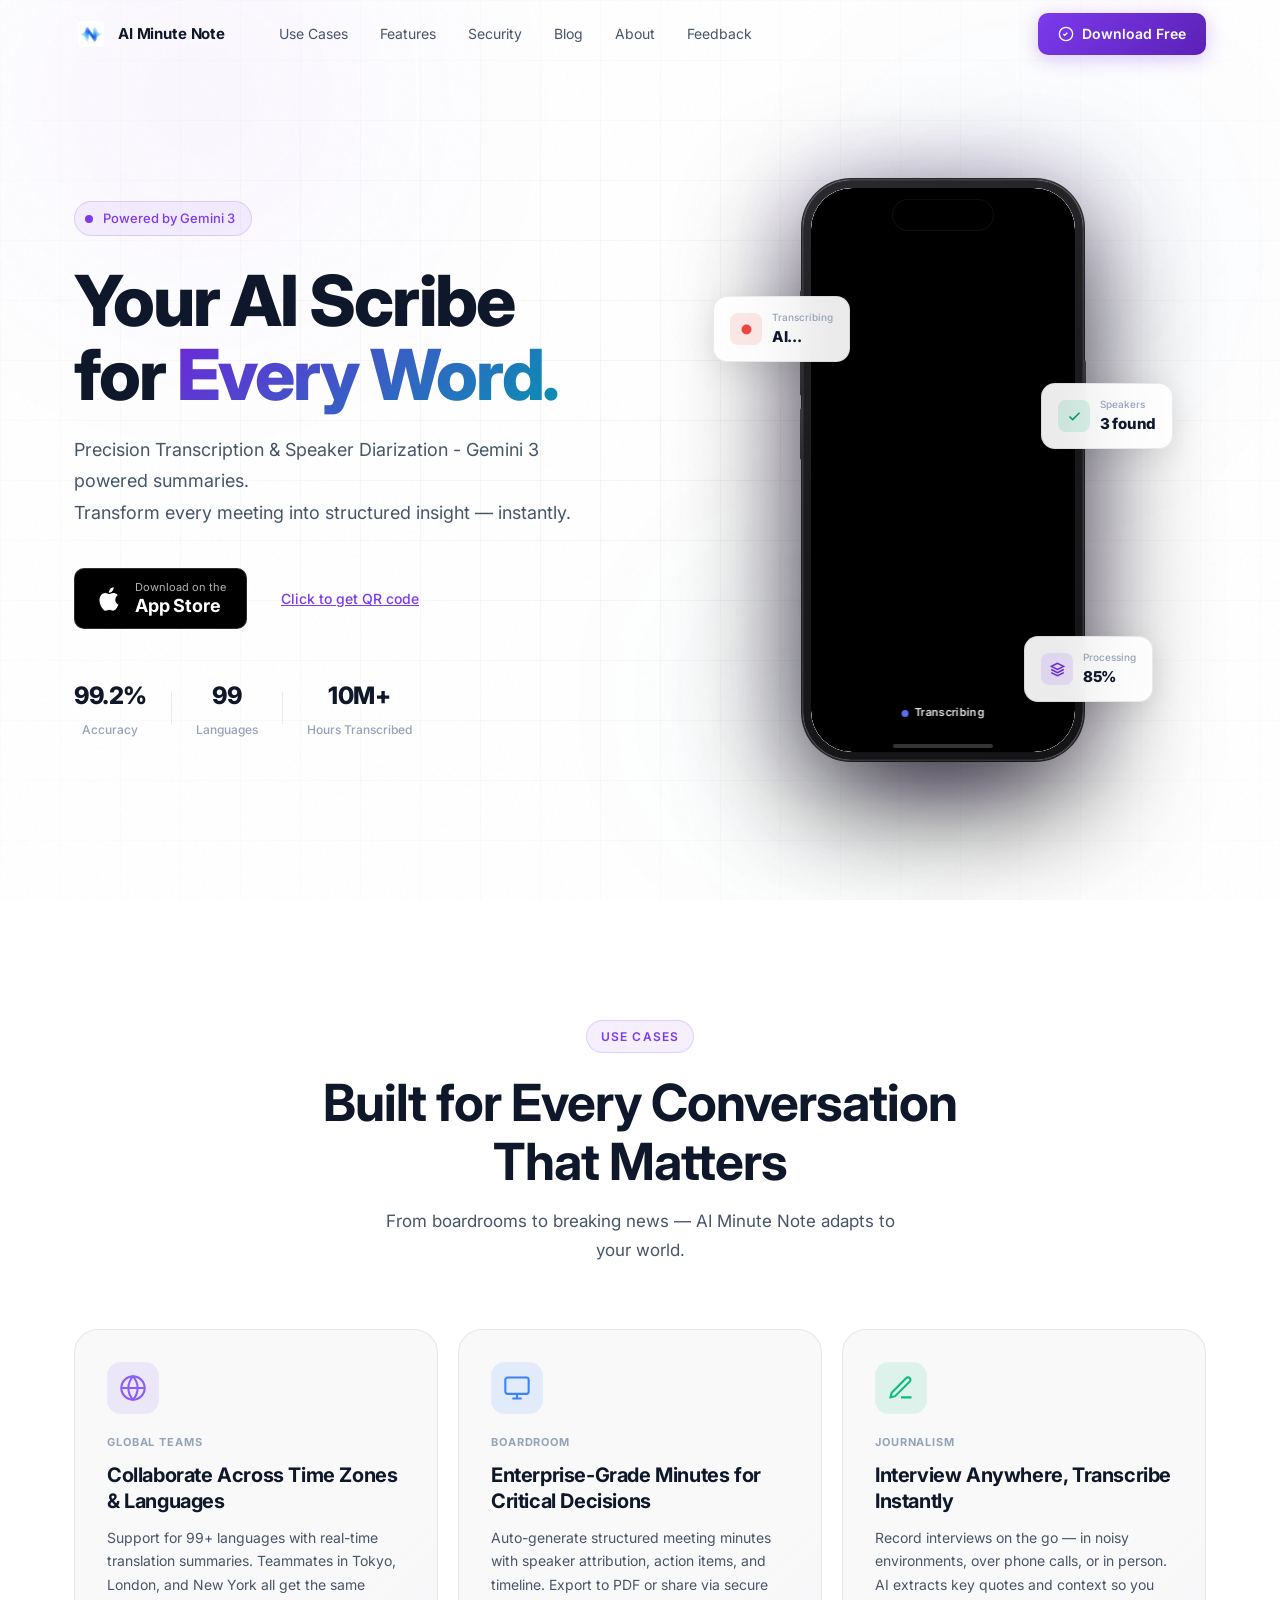
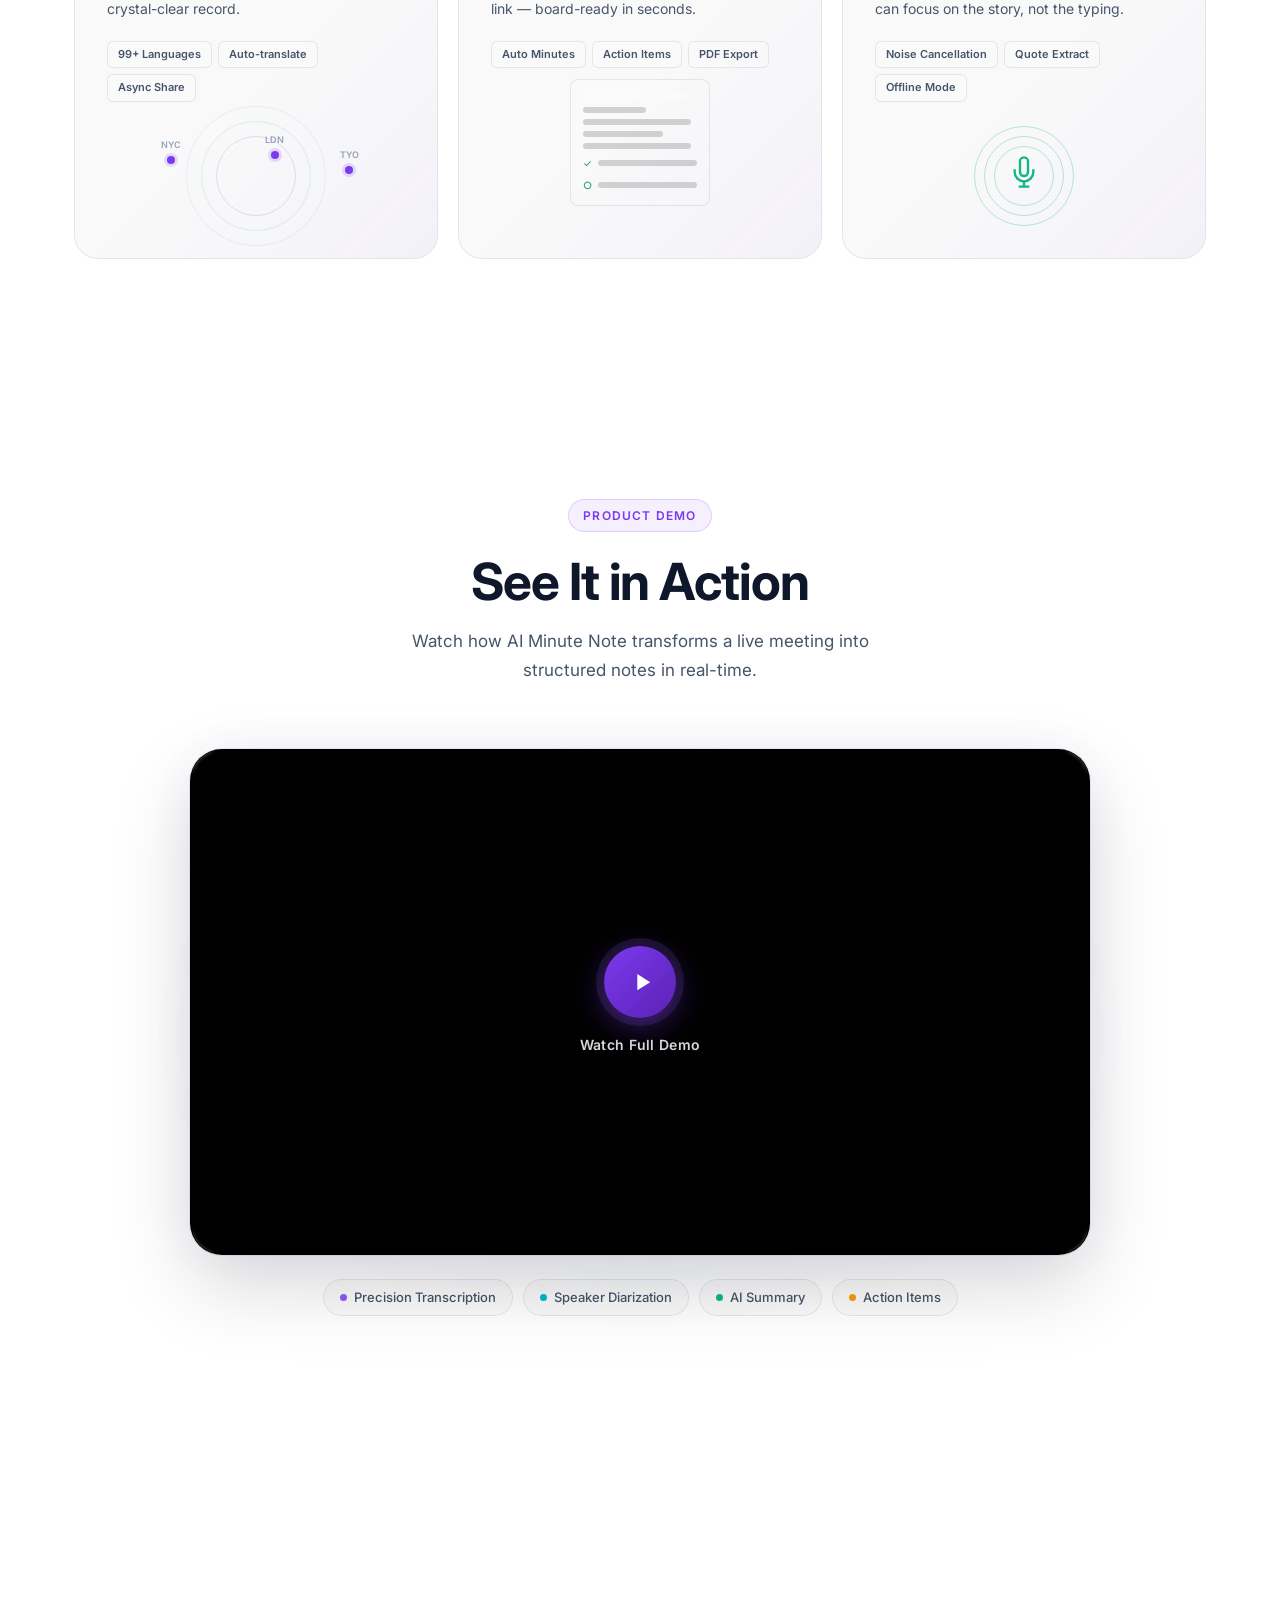
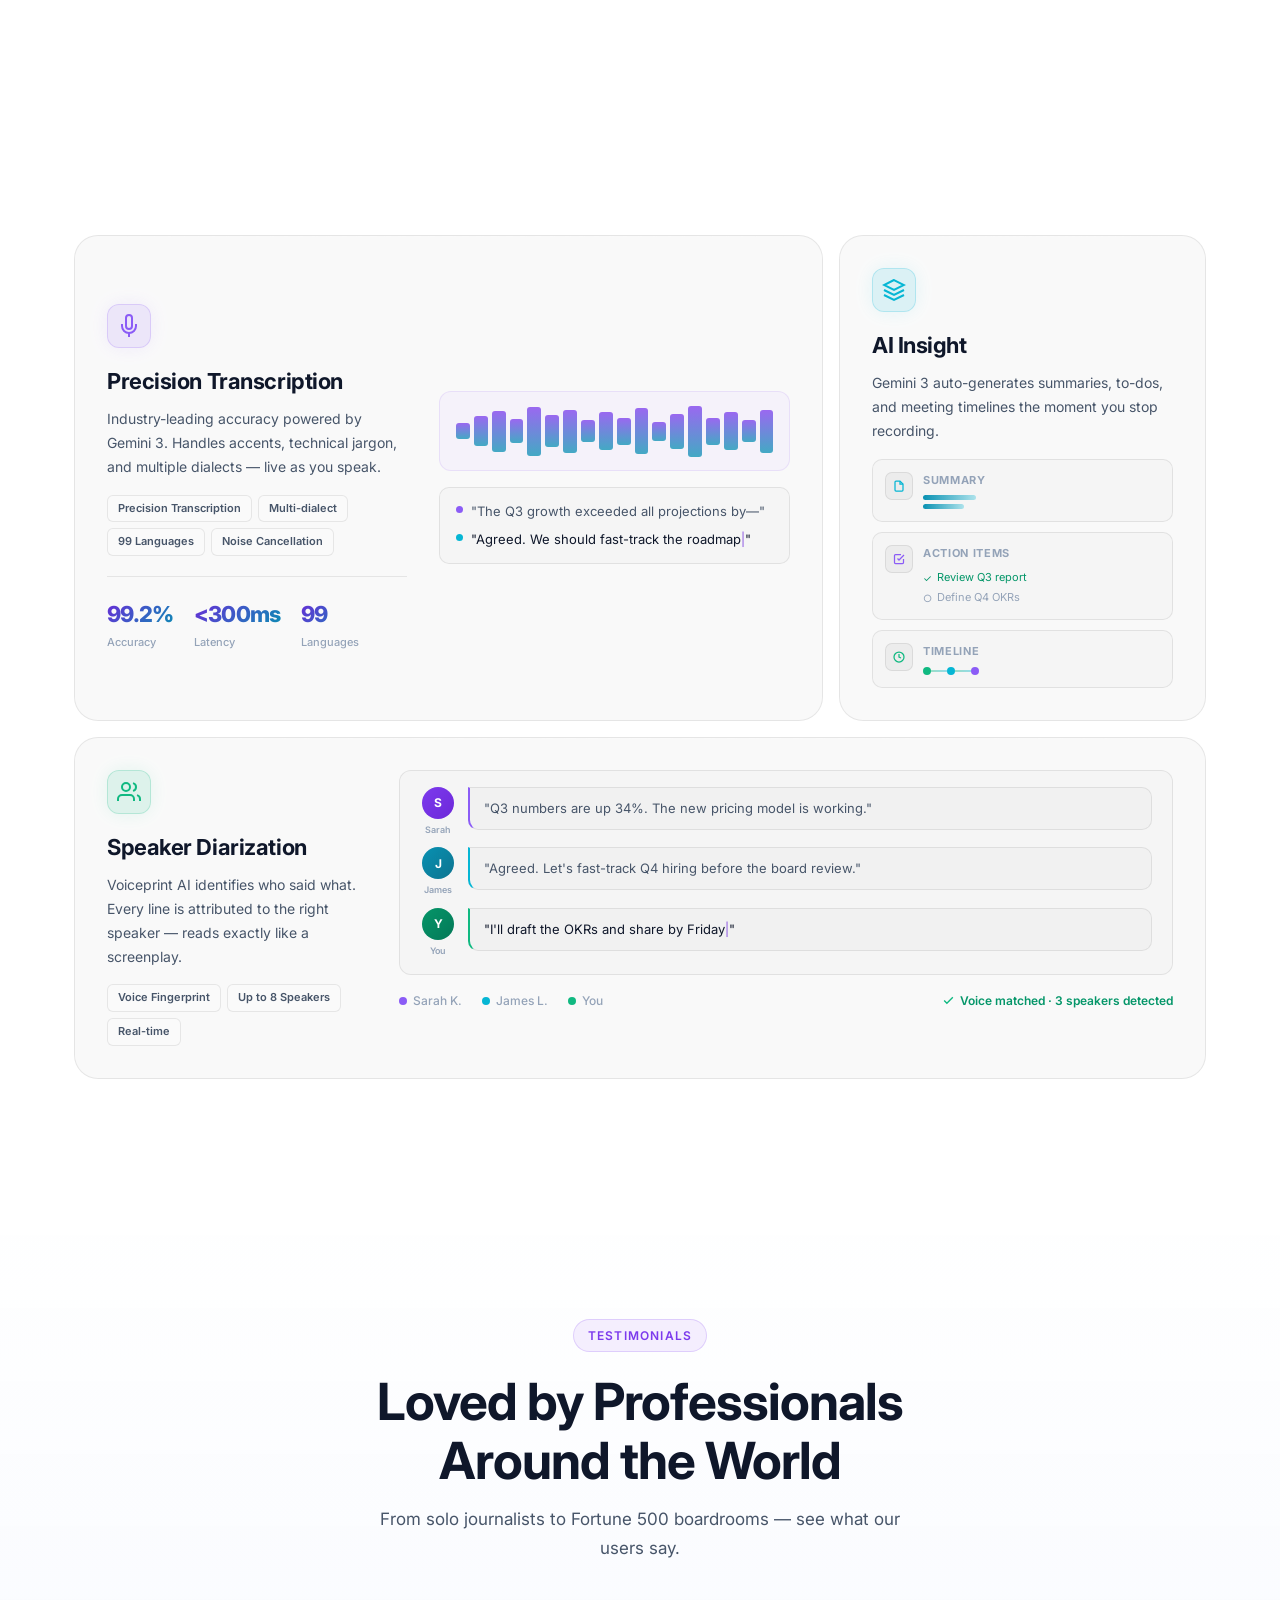
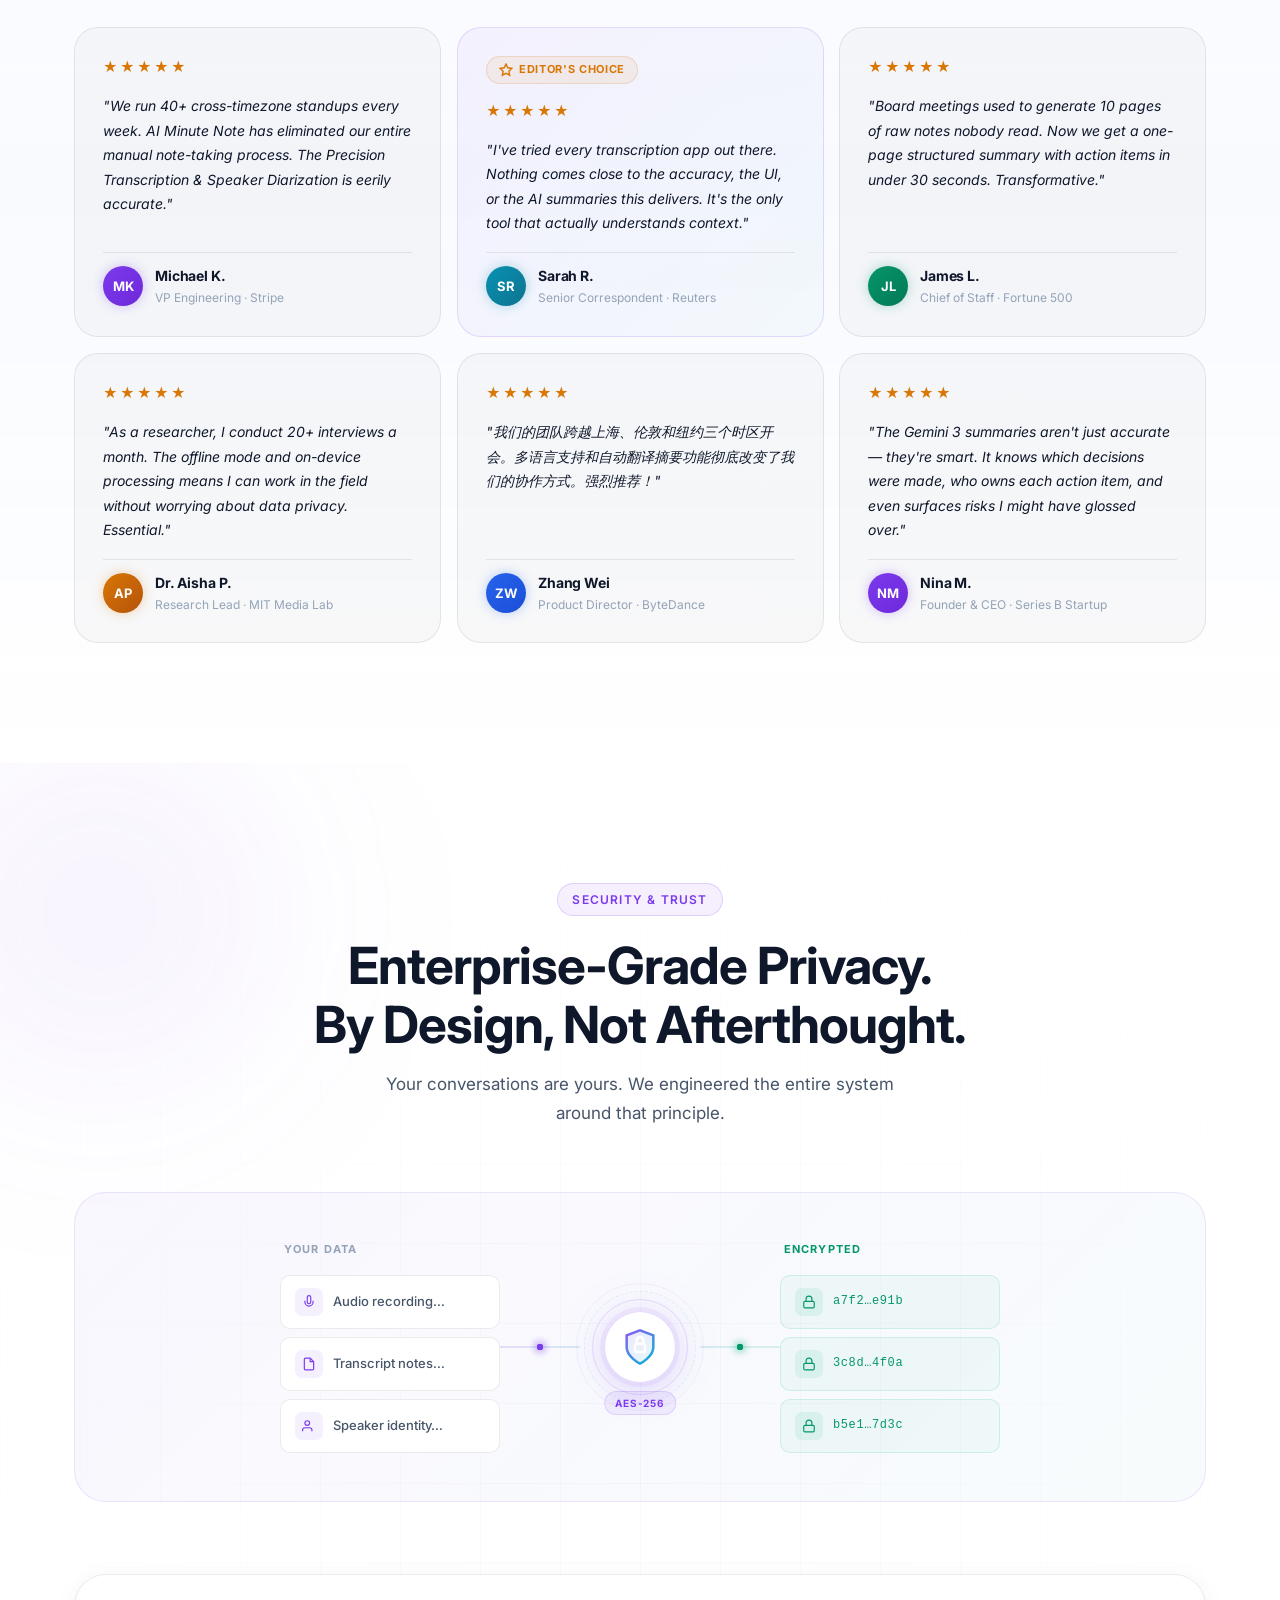
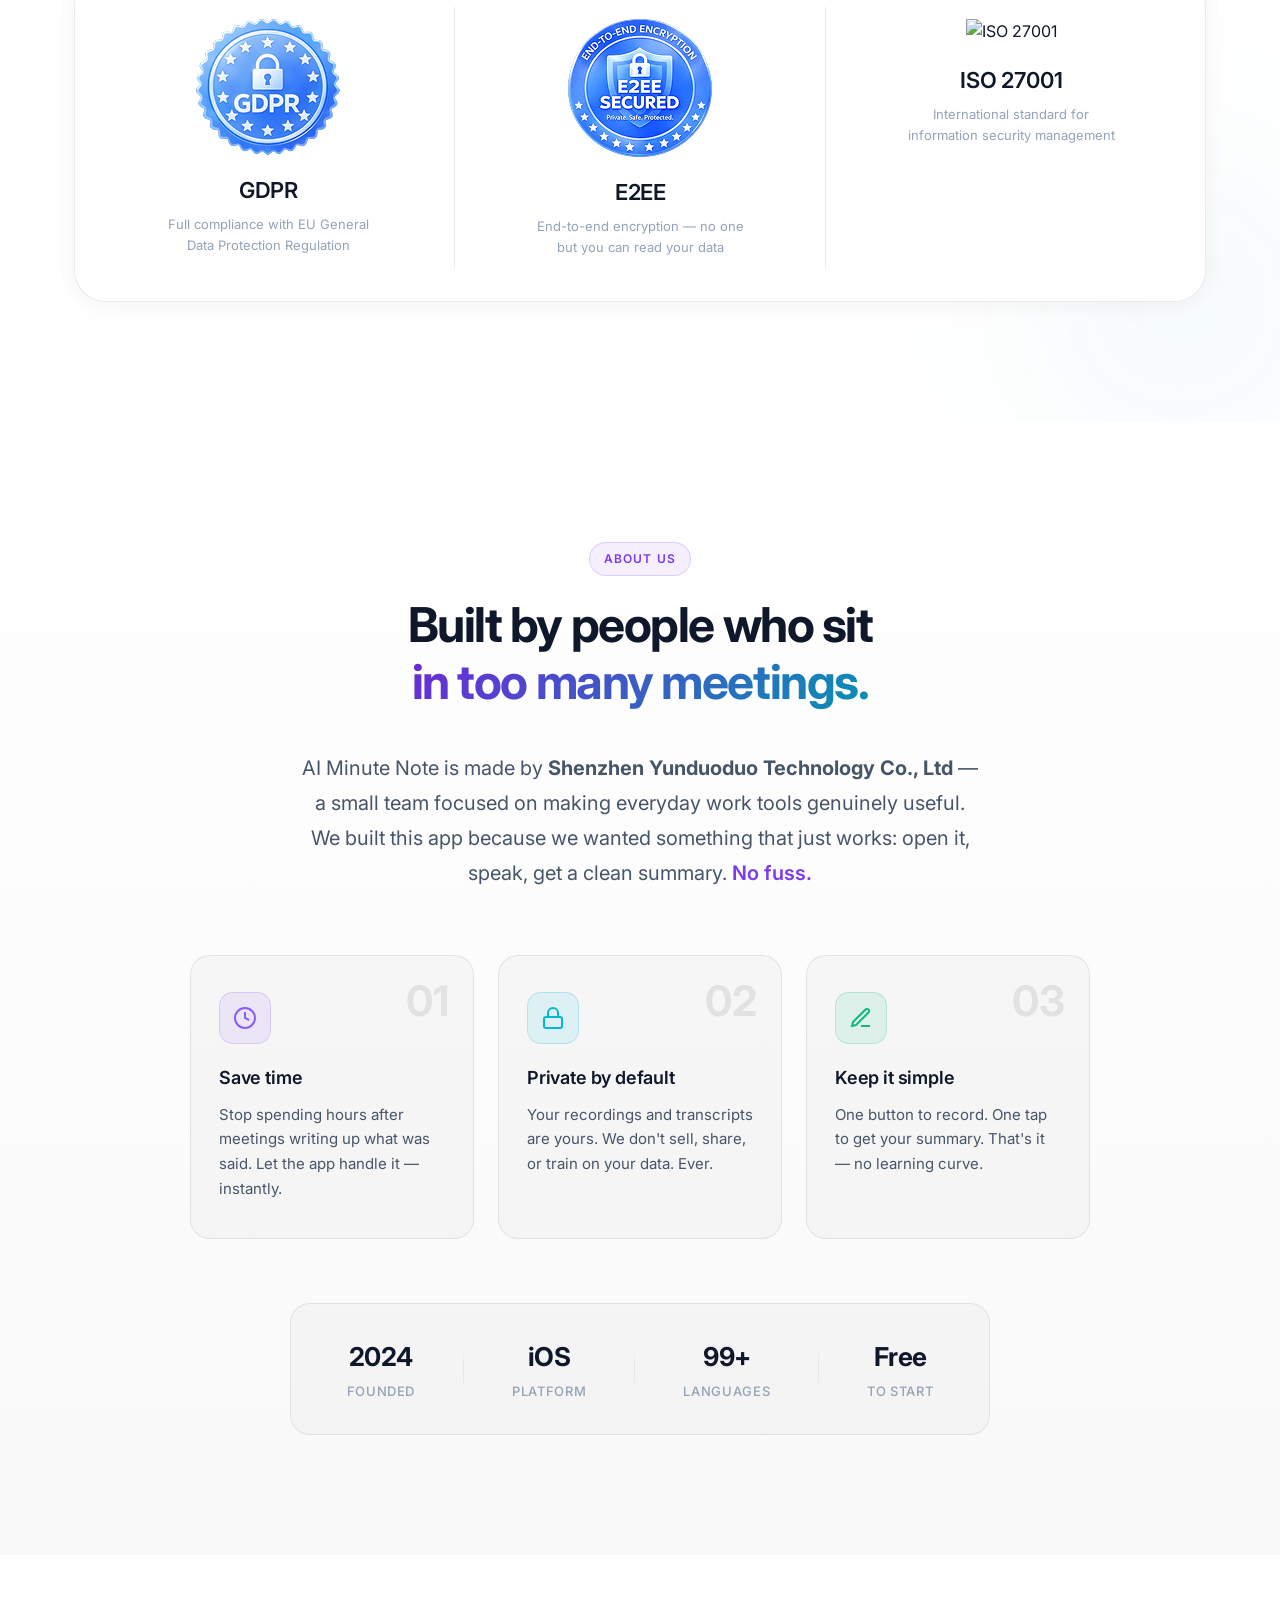
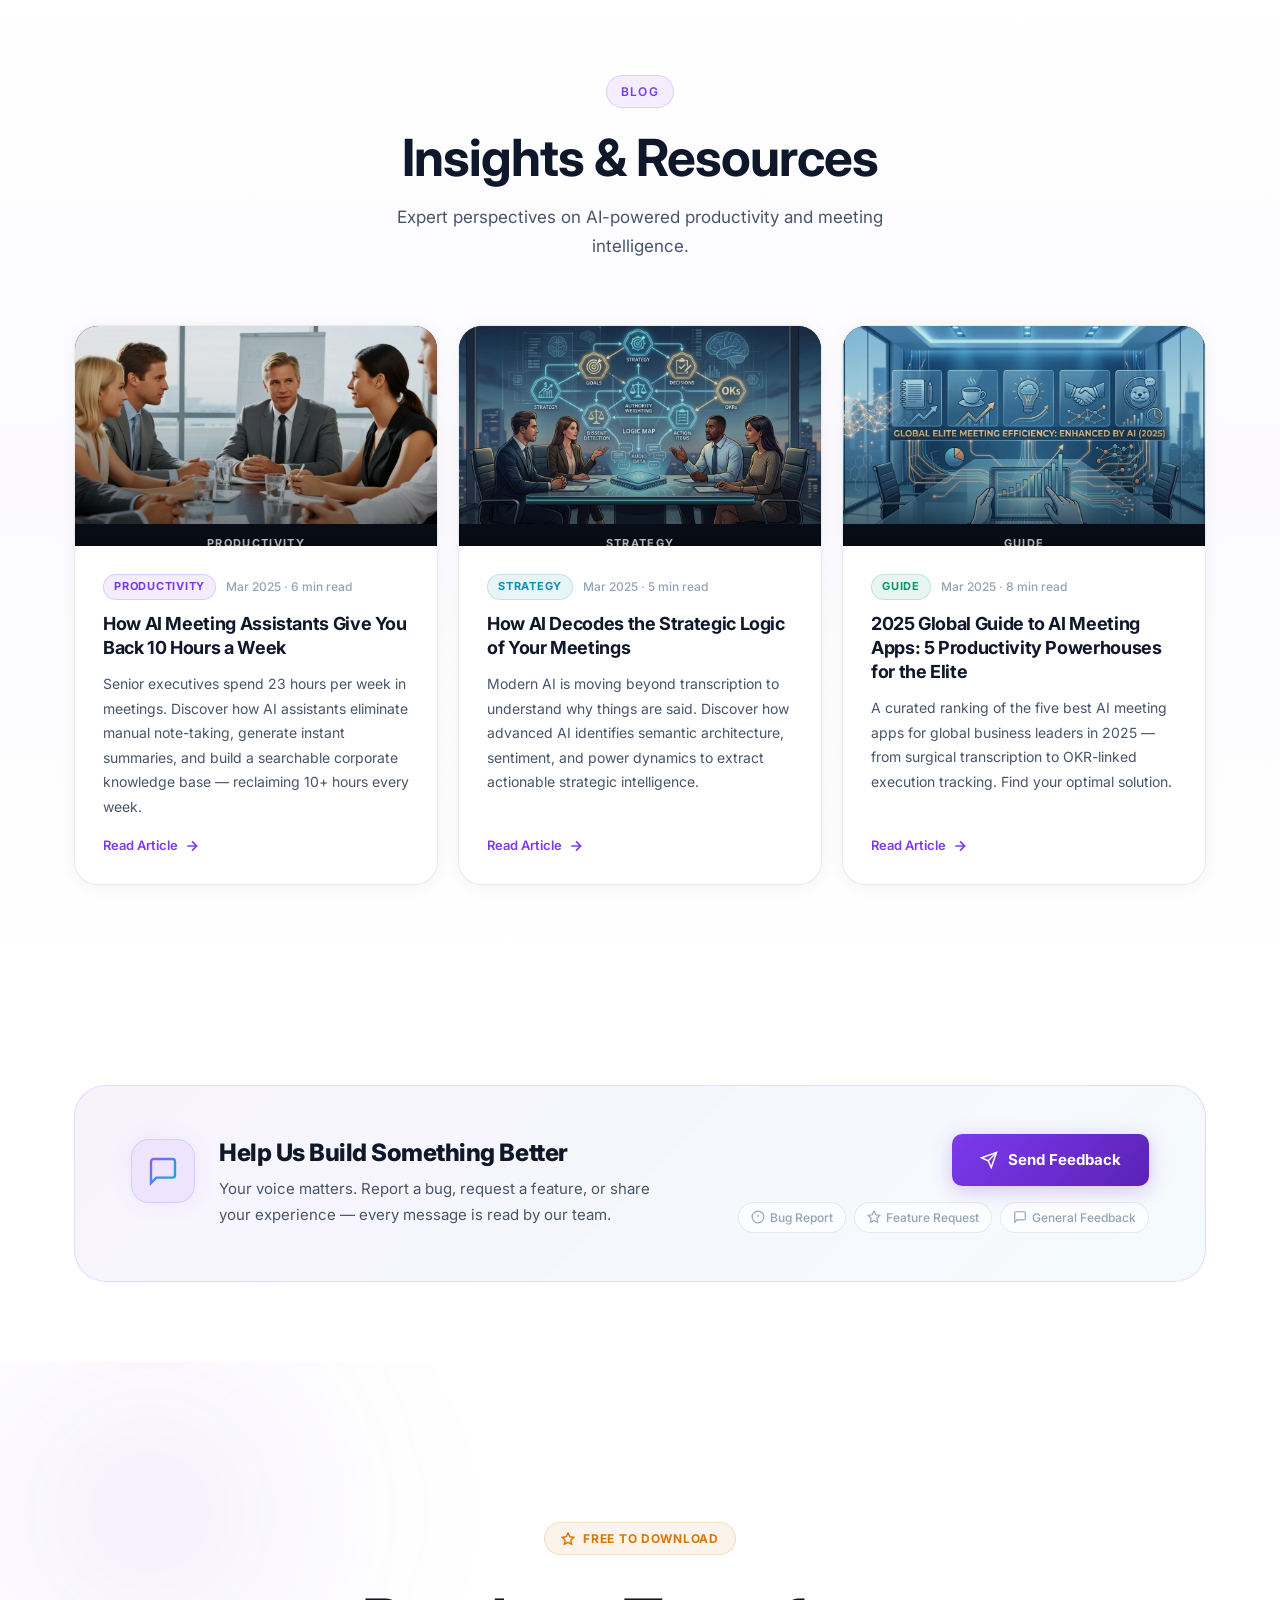
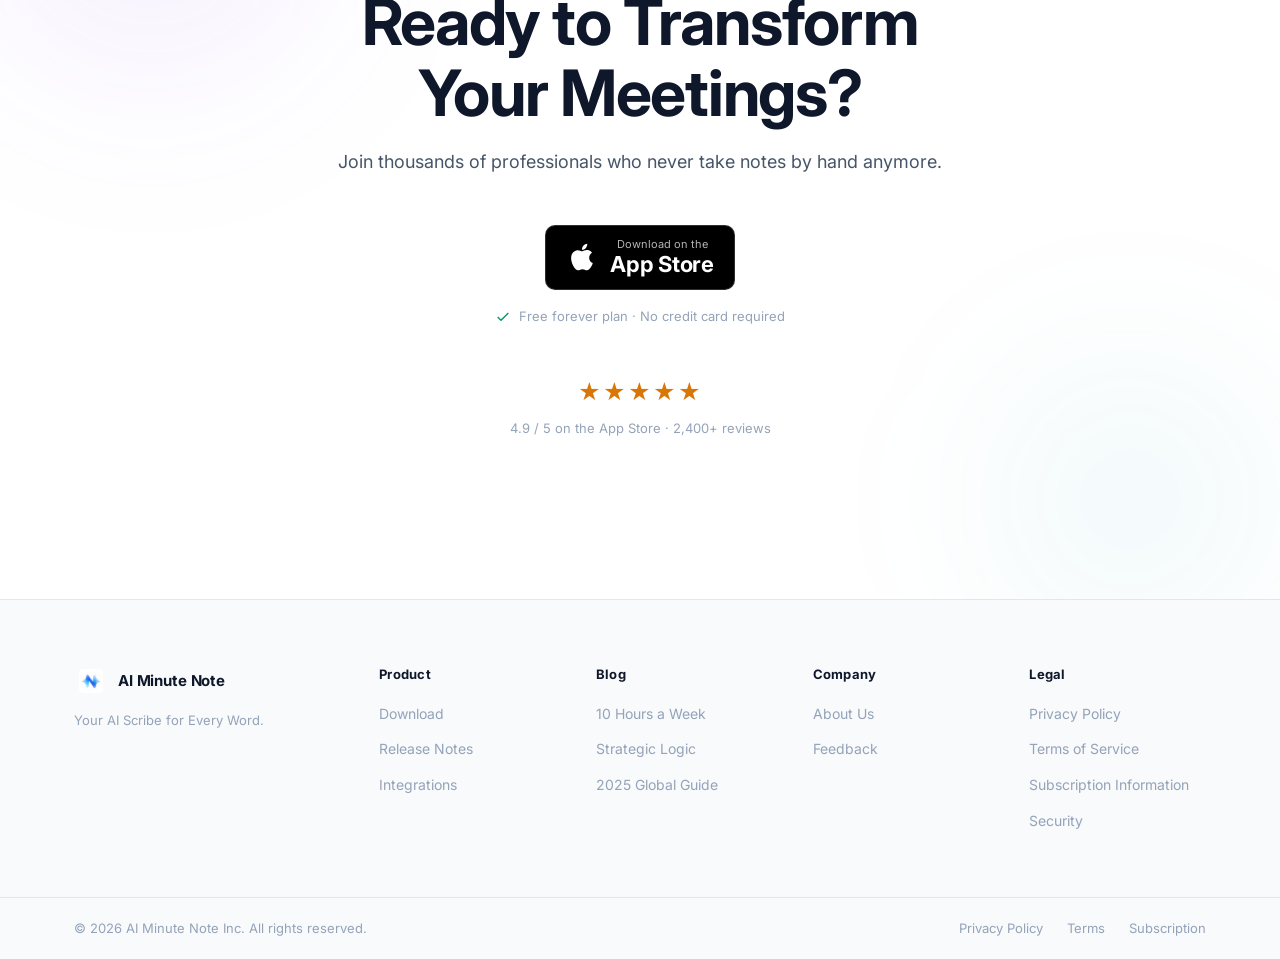
==== commit d83399c3: "Update: Add policy pages, QR code, social links removed" ====
--- a/index.html
+++ b/index.html
@@ -4,7 +4,7 @@
   <meta charset="UTF-8" />
   <meta name="viewport" content="width=device-width, initial-scale=1.0" />
   <title>AI Minute Note — Your AI Scribe for Every Word</title>
-  <meta name="description" content="Real-time transcription & Gemini 3 powered summaries. Never miss a word, in any meeting, anywhere." />
+  <meta name="description" content="Precision Transcription & Speaker Diarization - Gemini 3 powered summaries. Never miss a word, in any meeting, anywhere." />
   <link rel="preconnect" href="https://fonts.googleapis.com" />
   <link rel="preconnect" href="https://fonts.gstatic.com" crossorigin />
   <link href="https://fonts.googleapis.com/css2?family=Inter:wght@300;400;500;600;700;800;900&family=Syne:wght@700;800&display=swap" rel="stylesheet" />
@@ -27,11 +27,11 @@
         <li><a href="#use-cases">Use Cases</a></li>
         <li><a href="#features">Features</a></li>
         <li><a href="#security">Security</a></li>
+        <li><a href="#blog">Blog</a></li>
         <li><a href="#about">About</a></li>
-        <li><a href="#blog">Blog</a></li>
+        <li><a href="feedback.html">Feedback</a></li>
       </ul>
       <div class="nav-cta">
-        <a href="#" class="btn btn-ghost">Pricing</a>
         <a href="https://apps.apple.com/us/app/ai-minute-note-smart-notebook/id6752681926" target="_blank" rel="noopener" class="btn btn-primary">
           <svg width="16" height="16" viewBox="0 0 24 24" fill="none" stroke="currentColor" stroke-width="2"><path d="M12 2a10 10 0 1 0 0 20A10 10 0 0 0 12 2z"/><path d="M8 12l2 2 4-4"/></svg>
           Download Free
@@ -45,8 +45,9 @@
       <a href="#use-cases">Use Cases</a>
       <a href="#features">Features</a>
       <a href="#security">Security</a>
+      <a href="#blog">Blog</a>
       <a href="#about">About</a>
-      <a href="#blog">Blog</a>
+      <a href="feedback.html">Feedback</a>
       <a href="https://apps.apple.com/us/app/ai-minute-note-smart-notebook/id6752681926" target="_blank" rel="noopener" class="btn btn-primary" style="margin-top:8px">Download Free</a>
     </div>
   </nav>
@@ -78,7 +79,7 @@
             for <span class="gradient-text">Every Word.</span>
           </h1>
           <p class="hero-sub">
-            Real-time transcription &amp; Gemini 3 powered summaries.<br/>
+            Precision Transcription &amp; Speaker Diarization - Gemini 3 powered summaries.<br/>
             Transform every meeting into structured insight — instantly.
           </p>
 
@@ -93,59 +94,16 @@
                 <span class="store-label">App Store</span>
               </div>
             </a>
-
             <div class="qr-wrapper">
-              <button class="qr-trigger" id="qrTrigger">
-                <svg width="18" height="18" viewBox="0 0 24 24" fill="none" stroke="currentColor" stroke-width="2">
-                  <rect x="3" y="3" width="7" height="7" rx="1"/><rect x="14" y="3" width="7" height="7" rx="1"/>
-                  <rect x="3" y="14" width="7" height="7" rx="1"/>
-                  <path d="M14 14h2v2h-2zM18 14h3M14 18h2M18 18h3M14 21h3v-2"/>
-                </svg>
-                Scan QR Code
+              <button class="qr-trigger" id="qrTrigger" aria-label="Scan QR Code">
+                <span class="qr-trigger-text">Click to get QR code</span>
               </button>
               <div class="qr-popup" id="qrPopup">
                 <div class="qr-popup-inner">
-                  <p class="qr-title">Scan to Download</p>
                   <div class="qr-code-wrap">
-                    <!-- SVG QR Code placeholder -->
-                    <svg class="qr-svg" viewBox="0 0 100 100" width="140" height="140" fill="none" xmlns="http://www.w3.org/2000/svg">
-                      <!-- Top-left finder -->
-                      <rect x="5" y="5" width="28" height="28" rx="3" fill="#0F172A"/>
-                      <rect x="9" y="9" width="20" height="20" rx="2" fill="#F8FAFC"/>
-                      <rect x="13" y="13" width="12" height="12" rx="1" fill="#0F172A"/>
-                      <!-- Top-right finder -->
-                      <rect x="67" y="5" width="28" height="28" rx="3" fill="#0F172A"/>
-                      <rect x="71" y="9" width="20" height="20" rx="2" fill="#F8FAFC"/>
-                      <rect x="75" y="13" width="12" height="12" rx="1" fill="#0F172A"/>
-                      <!-- Bottom-left finder -->
-                      <rect x="5" y="67" width="28" height="28" rx="3" fill="#0F172A"/>
-                      <rect x="9" y="71" width="20" height="20" rx="2" fill="#F8FAFC"/>
-                      <rect x="13" y="75" width="12" height="12" rx="1" fill="#0F172A"/>
-                      <!-- Data modules -->
-                      <rect x="39" y="5" width="5" height="5" fill="#0F172A"/><rect x="47" y="5" width="5" height="5" fill="#0F172A"/>
-                      <rect x="55" y="5" width="5" height="5" fill="#0F172A"/><rect x="39" y="13" width="5" height="5" fill="#0F172A"/>
-                      <rect x="47" y="13" width="5" height="5" fill="#0F172A"/><rect x="55" y="21" width="5" height="5" fill="#0F172A"/>
-                      <rect x="39" y="21" width="5" height="5" fill="#0F172A"/><rect x="5" y="39" width="5" height="5" fill="#0F172A"/>
-                      <rect x="13" y="39" width="5" height="5" fill="#0F172A"/><rect x="21" y="39" width="5" height="5" fill="#0F172A"/>
-                      <rect x="39" y="39" width="5" height="5" fill="#0F172A"/><rect x="47" y="39" width="5" height="5" fill="#0F172A"/>
-                      <rect x="55" y="39" width="5" height="5" fill="#0F172A"/><rect x="63" y="39" width="5" height="5" fill="#0F172A"/>
-                      <rect x="79" y="39" width="5" height="5" fill="#0F172A"/><rect x="87" y="39" width="5" height="5" fill="#0F172A"/>
-                      <rect x="5" y="47" width="5" height="5" fill="#0F172A"/><rect x="21" y="47" width="5" height="5" fill="#0F172A"/>
-                      <rect x="39" y="47" width="5" height="5" fill="#0F172A"/><rect x="55" y="47" width="5" height="5" fill="#0F172A"/>
-                      <rect x="71" y="47" width="5" height="5" fill="#0F172A"/><rect x="87" y="47" width="5" height="5" fill="#0F172A"/>
-                      <rect x="5" y="55" width="5" height="5" fill="#0F172A"/><rect x="13" y="55" width="5" height="5" fill="#0F172A"/>
-                      <rect x="29" y="55" width="5" height="5" fill="#0F172A"/><rect x="47" y="55" width="5" height="5" fill="#0F172A"/>
-                      <rect x="63" y="55" width="5" height="5" fill="#0F172A"/><rect x="79" y="55" width="5" height="5" fill="#0F172A"/>
-                      <rect x="39" y="63" width="5" height="5" fill="#0F172A"/><rect x="55" y="63" width="5" height="5" fill="#0F172A"/>
-                      <rect x="71" y="63" width="5" height="5" fill="#0F172A"/><rect x="47" y="71" width="5" height="5" fill="#0F172A"/>
-                      <rect x="63" y="71" width="5" height="5" fill="#0F172A"/><rect x="79" y="71" width="5" height="5" fill="#0F172A"/>
-                      <rect x="87" y="71" width="5" height="5" fill="#0F172A"/><rect x="39" y="79" width="5" height="5" fill="#0F172A"/>
-                      <rect x="55" y="79" width="5" height="5" fill="#0F172A"/><rect x="71" y="79" width="5" height="5" fill="#0F172A"/>
-                      <rect x="47" y="87" width="5" height="5" fill="#0F172A"/><rect x="63" y="87" width="5" height="5" fill="#0F172A"/>
-                      <rect x="87" y="87" width="5" height="5" fill="#0F172A"/>
-                    </svg>
-                  </div>
-                  <p class="qr-hint">Point your iPhone camera at this code</p>
+                    <img src="assets/qr-code.png" alt="Download QR Code" />
+                  </div>
+                  <p class="qr-hint">Scan to download</p>
                 </div>
               </div>
             </div>
@@ -188,125 +146,28 @@
 
                   <!-- ── SCREEN 1: RECORDING ── -->
                   <div class="ui-screen ui-s1 ui-active" id="uiS1">
-                    <div class="ui-nav">
-                      <svg width="18" height="18" viewBox="0 0 24 24" fill="none" stroke="#1A1A2E" stroke-width="2"><polyline points="15 18 9 12 15 6"/></svg>
-                      <span class="ui-nav-title">MinuteNote</span>
-                      <span style="width:18px"></span>
+                    <video class="ui-screen-video" id="uiV1" src="assets/screen-record.mp4" muted playsinline preload="auto" loop></video>
+                    <div class="ui-screen-label">
+                      <span class="ui-screen-dot" style="background:#EF4444"></span>
+                      Recording
                     </div>
-                    <div class="ui-record-area">
-                      <div class="ui-rec-ring ui-ring-outer"></div>
-                      <div class="ui-rec-ring ui-ring-inner"></div>
-                      <div class="ui-rec-btn">
-                        <img src="assets/logo.png" width="44" height="44" style="border-radius:8px;display:block;" alt="logo"/>
-                      </div>
+                  </div>
+
+                  <!-- ── SCREEN 2: TRANSCRIPTION ── -->
+                  <div class="ui-screen ui-s2" id="uiS2">
+                    <video class="ui-screen-video" id="uiV2" src="assets/screen-transcribe.mp4" muted playsinline preload="auto" loop></video>
+                    <div class="ui-screen-label">
+                      <span class="ui-screen-dot" style="background:#5B6DEC"></span>
+                      Transcribing
                     </div>
-                    <div class="ui-timer">00:23</div>
-                    <div class="ui-rec-label">
-                      <span class="ui-rec-dot-live"></span>Recording...
-                    </div>
-                    <div class="ui-waveform-row">
-                      <div class="ui-wv" style="--wh:35%"></div><div class="ui-wv" style="--wh:60%"></div>
-                      <div class="ui-wv" style="--wh:80%"></div><div class="ui-wv" style="--wh:50%"></div>
-                      <div class="ui-wv" style="--wh:90%"></div><div class="ui-wv" style="--wh:65%"></div>
-                      <div class="ui-wv" style="--wh:45%"></div><div class="ui-wv" style="--wh:75%"></div>
-                      <div class="ui-wv" style="--wh:55%"></div><div class="ui-wv" style="--wh:85%"></div>
-                      <div class="ui-wv" style="--wh:40%"></div><div class="ui-wv" style="--wh:70%"></div>
-                      <div class="ui-wv" style="--wh:95%"></div><div class="ui-wv" style="--wh:55%"></div>
-                      <div class="ui-wv" style="--wh:65%"></div><div class="ui-wv" style="--wh:45%"></div>
-                    </div>
-                    <div class="ui-lang-row">
-                      <svg width="14" height="14" viewBox="0 0 24 24" fill="none" stroke="#5B6DEC" stroke-width="2"><circle cx="12" cy="12" r="10"/><path d="M2 12h20M12 2a15 15 0 0 1 0 20M12 2a15 15 0 0 0 0 20"/></svg>
-                      <span>Prompt &amp; Language</span>
-                    </div>
-                    <div class="ui-cta-btn">Transcribe &amp; Summarize</div>
-                  </div>
-
-                  <!-- ── SCREEN 2: PROCESSING ── -->
-                  <div class="ui-screen ui-s2" id="uiS2">
-                    <div class="ui-nav">
-                      <svg width="18" height="18" viewBox="0 0 24 24" fill="none" stroke="#1A1A2E" stroke-width="2"><polyline points="15 18 9 12 15 6"/></svg>
-                      <span class="ui-nav-title">MinuteNote</span>
-                      <span style="width:18px"></span>
-                    </div>
-                    <div class="ui-progress-card">
-                      <div class="ui-pstep ui-done">
-                        <div class="ui-picon ui-picon-done">
-                          <svg width="11" height="11" viewBox="0 0 24 24" fill="none" stroke="#fff" stroke-width="3"><polyline points="20 6 9 17 4 12"/></svg>
-                        </div>
-                        <span>Processing Audio</span>
-                      </div>
-                      <div class="ui-pstep ui-done">
-                        <div class="ui-picon ui-picon-done">
-                          <svg width="11" height="11" viewBox="0 0 24 24" fill="none" stroke="#fff" stroke-width="3"><polyline points="20 6 9 17 4 12"/></svg>
-                        </div>
-                        <span>Transcribing</span>
-                      </div>
-                      <div class="ui-transcript-snippet">
-                        The engineering team reported 85% completion of the core feature development, with remaining tasks...
-                      </div>
-                      <div class="ui-pstep ui-done">
-                        <div class="ui-picon ui-picon-done">
-                          <svg width="11" height="11" viewBox="0 0 24 24" fill="none" stroke="#fff" stroke-width="3"><polyline points="20 6 9 17 4 12"/></svg>
-                        </div>
-                        <span>Identifying Speakers</span>
-                      </div>
-                      <div class="ui-pstep ui-active-step">
-                        <div class="ui-picon ui-picon-spin">
-                          <svg width="11" height="11" viewBox="0 0 24 24" fill="none" stroke="#5B6DEC" stroke-width="2.5"><path d="M21 12a9 9 0 1 1-6.219-8.56"/></svg>
-                        </div>
-                        <span>Taking Notes</span>
-                        <span class="ui-pct">55%</span>
-                      </div>
-                      <div class="ui-pstep ui-pending">
-                        <div class="ui-picon ui-picon-pending">
-                          <svg width="11" height="11" viewBox="0 0 24 24" fill="none" stroke="#C0C8D8" stroke-width="2"><circle cx="12" cy="12" r="8"/></svg>
-                        </div>
-                        <span>Finishing Touches</span>
-                      </div>
-                    </div>
-                    <p class="ui-hint">For longer recordings, this might take a minute or two. Don't leave the page.</p>
                   </div>
 
                   <!-- ── SCREEN 3: SUMMARY ── -->
                   <div class="ui-screen ui-s3" id="uiS3">
-                    <div class="ui-nav">
-                      <svg width="18" height="18" viewBox="0 0 24 24" fill="none" stroke="#1A1A2E" stroke-width="2"><polyline points="15 18 9 12 15 6"/></svg>
-                      <span class="ui-nav-title">MinuteNote</span>
-                      <svg width="18" height="18" viewBox="0 0 24 24" fill="none" stroke="#5B6DEC" stroke-width="2"><path d="M19 21l-7-5-7 5V5a2 2 0 0 1 2-2h10a2 2 0 0 1 2 2z"/></svg>
-                    </div>
-                    <div class="ui-meeting-card">
-                      <div class="ui-meeting-icon">
-                        <svg width="16" height="16" viewBox="0 0 24 24" fill="none" stroke="#5B6DEC" stroke-width="2"><rect x="3" y="4" width="18" height="18" rx="2"/><line x1="16" y1="2" x2="16" y2="6"/><line x1="8" y1="2" x2="8" y2="6"/><line x1="3" y1="10" x2="21" y2="10"/></svg>
-                      </div>
-                      <div>
-                        <p class="ui-meeting-title">Q4 Planning Meeting</p>
-                        <p class="ui-meeting-date">2026/03/06 · 09:41</p>
-                      </div>
-                    </div>
-                    <div class="ui-tabs">
-                      <div class="ui-tab ui-tab-active">Minutes</div>
-                      <div class="ui-tab">Transcript</div>
-                      <div class="ui-tab">Raw Text</div>
-                    </div>
-                    <div class="ui-summary-body">
-                      <p class="ui-sum-heading">Core Conclusions</p>
-                      <p class="ui-sum-text">Team reviewed Q4 roadmap. Key decisions made on hiring plan and OKR alignment across product and engineering.</p>
-                      <p class="ui-sum-heading">Action Items</p>
-                      <div class="ui-action-item">
-                        <div class="ui-ai-dot" style="background:#5B6DEC"></div>
-                        <span>Define Q4 OKRs by Friday</span>
-                      </div>
-                      <div class="ui-action-item">
-                        <div class="ui-ai-dot" style="background:#5B6DEC"></div>
-                        <span>Share updated hiring plan</span>
-                      </div>
-                      <div class="ui-action-item">
-                        <div class="ui-ai-dot" style="background:#5B6DEC"></div>
-                        <span>Review budget with CFO</span>
-                      </div>
-                    </div>
-                    <div class="ui-ai-fab">
-                      <svg width="16" height="16" viewBox="0 0 24 24" fill="none" stroke="#fff" stroke-width="2"><path d="M12 2L2 7l10 5 10-5-10-5zM2 17l10 5 10-5M2 12l10 5 10-5"/></svg>
+                    <video class="ui-screen-video" id="uiV3" src="assets/screen-summary.mp4" muted playsinline preload="auto" loop></video>
+                    <div class="ui-screen-label">
+                      <span class="ui-screen-dot" style="background:#10B981"></span>
+                      Summary
                     </div>
                   </div>
 
@@ -520,7 +381,7 @@
           <div class="video-chips">
             <div class="vchip">
               <span class="vchip-dot" style="background:#8B5CF6"></span>
-              Real-time Transcription
+              Precision Transcription
             </div>
             <div class="vchip">
               <span class="vchip-dot" style="background:#06B6D4"></span>
@@ -559,10 +420,10 @@
                 <div class="bento-icon" style="--c:#8B5CF6">
                   <svg width="24" height="24" viewBox="0 0 24 24" fill="none" stroke="currentColor" stroke-width="2"><path d="M12 1a3 3 0 0 0-3 3v8a3 3 0 0 0 6 0V4a3 3 0 0 0-3-3z"/><path d="M19 10v2a7 7 0 0 1-14 0v-2"/><line x1="12" y1="19" x2="12" y2="23"/></svg>
                 </div>
-                <h3 class="bento-title">Smart Transcription</h3>
+                <h3 class="bento-title">Precision Transcription</h3>
                 <p class="bento-desc">Industry-leading accuracy powered by Gemini 3. Handles accents, technical jargon, and multiple dialects — live as you speak.</p>
                 <div class="bento-tags">
-                  <span>Real-time</span><span>Multi-dialect</span><span>99 Languages</span><span>Noise Cancellation</span>
+                  <span>Precision Transcription</span><span>Multi-dialect</span><span>99 Languages</span><span>Noise Cancellation</span>
                 </div>
                 <div class="bento-stat-row">
                   <div class="bento-stat">
@@ -730,7 +591,7 @@
           <!-- Card 1 -->
           <div class="testi-card reveal">
             <div class="testi-stars">★★★★★</div>
-            <p class="testi-quote">"We run 40+ cross-timezone standups every week. AI Minute Note has eliminated our entire manual note-taking process. The speaker diarization is eerily accurate."</p>
+            <p class="testi-quote">"We run 40+ cross-timezone standups every week. AI Minute Note has eliminated our entire manual note-taking process. The Precision Transcription & Speaker Diarization is eerily accurate."</p>
             <div class="testi-author">
               <div class="testi-avatar av-purple">MK</div>
               <div>
@@ -816,6 +677,11 @@
          SECURITY & TRUST
     ============================== -->
     <section class="security" id="security">
+      <div class="sec-bg">
+        <div class="sec-orb sec-orb-1"></div>
+        <div class="sec-orb sec-orb-2"></div>
+        <div class="sec-grid-lines"></div>
+      </div>
       <div class="container">
         <div class="section-header reveal">
           <span class="section-tag">Security &amp; Trust</span>
@@ -823,280 +689,324 @@
           <p class="section-sub">Your conversations are yours. We engineered the entire system around that principle.</p>
         </div>
 
-        <div class="security-grid">
-          <!-- Main privacy card -->
-          <div class="sec-main-card reveal">
-            <div class="shield-icon">
-              <svg width="48" height="48" viewBox="0 0 24 24" fill="none" stroke="url(#secGrad)" stroke-width="1.5">
-                <path d="M12 22s8-4 8-10V5l-8-3-8 3v7c0 6 8 10 8 10z"/>
+        <!-- Encryption Animation -->
+        <div class="encrypt-visual reveal">
+          <div class="encrypt-flow">
+            <!-- Left: Raw Data -->
+            <div class="encrypt-side encrypt-input">
+              <div class="encrypt-side-label">Your Data</div>
+              <div class="encrypt-data-stack">
+                <div class="encrypt-data-line edl-1">
+                  <span class="edl-icon">
+                    <svg width="14" height="14" viewBox="0 0 24 24" fill="none" stroke="currentColor" stroke-width="2"><path d="M12 1a3 3 0 0 0-3 3v8a3 3 0 0 0 6 0V4a3 3 0 0 0-3-3z"/><path d="M19 10v2a7 7 0 0 1-14 0v-2"/></svg>
+                  </span>
+                  <span class="edl-text">Audio recording…</span>
+                </div>
+                <div class="encrypt-data-line edl-2">
+                  <span class="edl-icon">
+                    <svg width="14" height="14" viewBox="0 0 24 24" fill="none" stroke="currentColor" stroke-width="2"><path d="M14 2H6a2 2 0 0 0-2 2v16a2 2 0 0 0 2 2h12a2 2 0 0 0 2-2V8z"/><polyline points="14 2 14 8 20 8"/></svg>
+                  </span>
+                  <span class="edl-text">Transcript notes…</span>
+                </div>
+                <div class="encrypt-data-line edl-3">
+                  <span class="edl-icon">
+                    <svg width="14" height="14" viewBox="0 0 24 24" fill="none" stroke="currentColor" stroke-width="2"><path d="M17 21v-2a4 4 0 0 0-4-4H5a4 4 0 0 0-4 4v2"/><circle cx="9" cy="7" r="4"/></svg>
+                  </span>
+                  <span class="edl-text">Speaker identity…</span>
+                </div>
+              </div>
+            </div>
+
+            <!-- Data particles flowing left → center -->
+            <div class="encrypt-stream encrypt-stream-in">
+              <div class="stream-particle sp-1"></div>
+              <div class="stream-particle sp-2"></div>
+              <div class="stream-particle sp-3"></div>
+              <div class="stream-line"></div>
+            </div>
+
+            <!-- Center: Encryption Core -->
+            <div class="encrypt-core">
+              <div class="encrypt-ring encrypt-ring-1"></div>
+              <div class="encrypt-ring encrypt-ring-2"></div>
+              <div class="encrypt-ring encrypt-ring-3"></div>
+              <div class="encrypt-shield">
+                <svg width="40" height="40" viewBox="0 0 24 24" fill="none" stroke-width="1.5">
+                  <path d="M12 22s8-4 8-10V5l-8-3-8 3v7c0 6 8 10 8 10z" stroke="url(#coreGrad)" fill="url(#coreFill)"/>
+                  <rect x="9" y="10" width="6" height="5" rx="1" fill="none" stroke="#fff" stroke-width="1.5"/>
+                  <path d="M10 10V8a2 2 0 1 1 4 0v2" fill="none" stroke="#fff" stroke-width="1.5"/>
+                  <defs>
+                    <linearGradient id="coreGrad" x1="4" y1="2" x2="20" y2="22" gradientUnits="userSpaceOnUse">
+                      <stop stop-color="#8B5CF6"/><stop offset="1" stop-color="#06B6D4"/>
+                    </linearGradient>
+                    <linearGradient id="coreFill" x1="4" y1="2" x2="20" y2="22" gradientUnits="userSpaceOnUse">
+                      <stop stop-color="rgba(139,92,246,0.15)"/><stop offset="1" stop-color="rgba(6,182,212,0.1)"/>
+                    </linearGradient>
+                  </defs>
+                </svg>
+              </div>
+              <div class="encrypt-label">AES-256</div>
+            </div>
+
+            <!-- Data particles flowing center → right -->
+            <div class="encrypt-stream encrypt-stream-out">
+              <div class="stream-particle sp-4"></div>
+              <div class="stream-particle sp-5"></div>
+              <div class="stream-particle sp-6"></div>
+              <div class="stream-line"></div>
+            </div>
+
+            <!-- Right: Encrypted Output -->
+            <div class="encrypt-side encrypt-output">
+              <div class="encrypt-side-label">Encrypted</div>
+              <div class="encrypt-data-stack">
+                <div class="encrypt-data-line encrypted edl-4">
+                  <span class="edl-icon encrypted-icon">
+                    <svg width="14" height="14" viewBox="0 0 24 24" fill="none" stroke="currentColor" stroke-width="2"><rect x="3" y="11" width="18" height="11" rx="2"/><path d="M7 11V7a5 5 0 0 1 10 0v4"/></svg>
+                  </span>
+                  <span class="edl-text edl-cipher">a7f2…e91b</span>
+                </div>
+                <div class="encrypt-data-line encrypted edl-5">
+                  <span class="edl-icon encrypted-icon">
+                    <svg width="14" height="14" viewBox="0 0 24 24" fill="none" stroke="currentColor" stroke-width="2"><rect x="3" y="11" width="18" height="11" rx="2"/><path d="M7 11V7a5 5 0 0 1 10 0v4"/></svg>
+                  </span>
+                  <span class="edl-text edl-cipher">3c8d…4f0a</span>
+                </div>
+                <div class="encrypt-data-line encrypted edl-6">
+                  <span class="edl-icon encrypted-icon">
+                    <svg width="14" height="14" viewBox="0 0 24 24" fill="none" stroke="currentColor" stroke-width="2"><rect x="3" y="11" width="18" height="11" rx="2"/><path d="M7 11V7a5 5 0 0 1 10 0v4"/></svg>
+                  </span>
+                  <span class="edl-text edl-cipher">b5e1…7d3c</span>
+                </div>
+              </div>
+            </div>
+          </div>
+        </div>
+
+        <!-- Compliance Badges -->
+        <div class="sec-certifications reveal">
+          <div class="sec-cert-card">
+            <div class="sec-cert-icon sec-cert-gdpr">
+              <img src="assets/GDPR.png" alt="GDPR" />
+            </div>
+            <h4 class="sec-cert-name">GDPR</h4>
+            <p class="sec-cert-desc">Full compliance with EU General Data Protection Regulation</p>
+          </div>
+          <div class="sec-cert-divider"></div>
+          <div class="sec-cert-card">
+            <div class="sec-cert-icon sec-cert-e2ee">
+              <img src="assets/E2EE.png" alt="E2EE" />
+            </div>
+            <h4 class="sec-cert-name">E2EE</h4>
+            <p class="sec-cert-desc">End-to-end encryption — no one but you can read your data</p>
+          </div>
+          <div class="sec-cert-divider"></div>
+          <div class="sec-cert-card">
+            <div class="sec-cert-icon sec-cert-iso">
+              <img src="assets/ISO.png" alt="ISO 27001" />
+            </div>
+            <h4 class="sec-cert-name">ISO 27001</h4>
+            <p class="sec-cert-desc">International standard for information security management</p>
+          </div>
+        </div>
+
+      </div>
+    </section>
+
+    <!-- ==============================
+         ABOUT US
+    ============================== -->
+    <section class="about" id="about">
+      <div class="container">
+        <div class="about-modern reveal">
+          <div class="about-header">
+            <span class="section-tag">About Us</span>
+            <h2 class="section-title about-title">Built by people who sit<br/><span class="gradient-text">in too many meetings.</span></h2>
+          </div>
+          
+          <p class="about-lead">AI Minute Note is made by <strong>Shenzhen Yunduoduo Technology Co., Ltd</strong> — a small team focused on making everyday work tools genuinely useful. We built this app because we wanted something that just works: open it, speak, get a clean summary. <span class="highlight">No fuss.</span></p>
+
+          <div class="about-cards">
+            <div class="about-card about-card-1">
+              <div class="card-icon">
+                <svg width="24" height="24" viewBox="0 0 24 24" fill="none" stroke="currentColor" stroke-width="2"><circle cx="12" cy="12" r="10"/><polyline points="12 6 12 12 16 14"/></svg>
+              </div>
+              <div class="card-number">01</div>
+              <h4>Save time</h4>
+              <p>Stop spending hours after meetings writing up what was said. Let the app handle it — instantly.</p>
+            </div>
+            <div class="about-card about-card-2">
+              <div class="card-icon">
+                <svg width="24" height="24" viewBox="0 0 24 24" fill="none" stroke="currentColor" stroke-width="2"><rect x="3" y="11" width="18" height="11" rx="2"/><path d="M7 11V7a5 5 0 0 1 10 0v4"/></svg>
+              </div>
+              <div class="card-number">02</div>
+              <h4>Private by default</h4>
+              <p>Your recordings and transcripts are yours. We don't sell, share, or train on your data. Ever.</p>
+            </div>
+            <div class="about-card about-card-3">
+              <div class="card-icon">
+                <svg width="24" height="24" viewBox="0 0 24 24" fill="none" stroke="currentColor" stroke-width="2"><path d="M12 20h9"/><path d="M16.5 3.5a2.121 2.121 0 0 1 3 3L7 19l-4 1 1-4L16.5 3.5z"/></svg>
+              </div>
+              <div class="card-number">03</div>
+              <h4>Keep it simple</h4>
+              <p>One button to record. One tap to get your summary. That's it — no learning curve.</p>
+            </div>
+          </div>
+
+          <div class="about-stats">
+            <div class="stat-item">
+              <span class="stat-value">2024</span>
+              <span class="stat-label">Founded</span>
+            </div>
+            <div class="stat-divider"></div>
+            <div class="stat-item">
+              <span class="stat-value">iOS</span>
+              <span class="stat-label">Platform</span>
+            </div>
+            <div class="stat-divider"></div>
+            <div class="stat-item">
+              <span class="stat-value">99+</span>
+              <span class="stat-label">Languages</span>
+            </div>
+            <div class="stat-divider"></div>
+            <div class="stat-item">
+              <span class="stat-value">Free</span>
+              <span class="stat-label">To Start</span>
+            </div>
+          </div>
+        </div>
+      </div>
+    </section>
+
+    <!-- ==============================
+         BLOG
+    ============================== -->
+    <section class="blog-section" id="blog">
+      <div class="container">
+        <div class="section-header reveal">
+          <span class="section-tag">Blog</span>
+          <h2 class="section-title">Insights &amp; Resources</h2>
+          <p class="section-sub">Expert perspectives on AI-powered productivity and meeting intelligence.</p>
+        </div>
+
+        <div class="blog-grid">
+
+          <!-- Card 1 -->
+          <article class="blog-card reveal">
+            <a href="blog/ai-meeting-10-hours.html" class="blog-card-link">
+              <div class="blog-cover blog-cover-img">
+                <img src="assets/blog-cover-1.png" alt="AI Meeting Assistants productivity" class="blog-cover-photo" />
+                <div class="bc-img-overlay"></div>
+                <div class="bc-label">Productivity</div>
+              </div>
+              <div class="blog-body">
+                <div class="blog-meta">
+                  <span class="blog-tag-pill blog-tag-purple">Productivity</span>
+                  <span class="blog-date">Mar 2025 · 6 min read</span>
+                </div>
+                <h3 class="blog-title">How AI Meeting Assistants Give You Back 10 Hours a Week</h3>
+                <p class="blog-excerpt">Senior executives spend 23 hours per week in meetings. Discover how AI assistants eliminate manual note-taking, generate instant summaries, and build a searchable corporate knowledge base — reclaiming 10+ hours every week.</p>
+                <div class="blog-read-more">
+                  Read Article
+                  <svg width="16" height="16" viewBox="0 0 24 24" fill="none" stroke="currentColor" stroke-width="2.5"><line x1="5" y1="12" x2="19" y2="12"/><polyline points="12 5 19 12 12 19"/></svg>
+                </div>
+              </div>
+            </a>
+          </article>
+
+          <!-- Card 2 -->
+          <article class="blog-card reveal reveal-delay">
+            <a href="blog/ai-strategic-logic.html" class="blog-card-link">
+              <div class="blog-cover blog-cover-img">
+                <img src="assets/blog-cover-2.png" alt="AI Strategic Logic of Meetings" class="blog-cover-photo" />
+                <div class="bc-img-overlay"></div>
+                <div class="bc-label">Strategy</div>
+              </div>
+              <div class="blog-body">
+                <div class="blog-meta">
+                  <span class="blog-tag-pill blog-tag-cyan">Strategy</span>
+                  <span class="blog-date">Mar 2025 · 5 min read</span>
+                </div>
+                <h3 class="blog-title">How AI Decodes the Strategic Logic of Your Meetings</h3>
+                <p class="blog-excerpt">Modern AI is moving beyond transcription to understand why things are said. Discover how advanced AI identifies semantic architecture, sentiment, and power dynamics to extract actionable strategic intelligence.</p>
+                <div class="blog-read-more">
+                  Read Article
+                  <svg width="16" height="16" viewBox="0 0 24 24" fill="none" stroke="currentColor" stroke-width="2.5"><line x1="5" y1="12" x2="19" y2="12"/><polyline points="12 5 19 12 12 19"/></svg>
+                </div>
+              </div>
+            </a>
+          </article>
+
+          <!-- Card 3 -->
+          <article class="blog-card reveal reveal-delay-2">
+            <a href="blog/2025-global-guide.html" class="blog-card-link">
+              <div class="blog-cover blog-cover-img">
+                <img src="assets/blog-cover-3.png" alt="2025 Global Guide AI Meeting Apps" class="blog-cover-photo" />
+                <div class="bc-img-overlay"></div>
+                <div class="bc-label">Guide</div>
+              </div>
+              <div class="blog-body">
+                <div class="blog-meta">
+                  <span class="blog-tag-pill blog-tag-teal">Guide</span>
+                  <span class="blog-date">Mar 2025 · 8 min read</span>
+                </div>
+                <h3 class="blog-title">2025 Global Guide to AI Meeting Apps: 5 Productivity Powerhouses for the Elite</h3>
+                <p class="blog-excerpt">A curated ranking of the five best AI meeting apps for global business leaders in 2025 — from surgical transcription to OKR-linked execution tracking. Find your optimal solution.</p>
+                <div class="blog-read-more">
+                  Read Article
+                  <svg width="16" height="16" viewBox="0 0 24 24" fill="none" stroke="currentColor" stroke-width="2.5"><line x1="5" y1="12" x2="19" y2="12"/><polyline points="12 5 19 12 12 19"/></svg>
+                </div>
+              </div>
+            </a>
+          </article>
+
+        </div>
+      </div>
+    </section>
+
+    <!-- ==============================
+         FEEDBACK CTA
+    ============================== -->
+    <section class="feedback-cta" id="feedback">
+      <div class="container">
+        <div class="feedback-cta-inner reveal">
+          <div class="feedback-cta-content">
+            <div class="feedback-cta-icon">
+              <svg width="32" height="32" viewBox="0 0 24 24" fill="none" stroke="url(#fbGrad)" stroke-width="1.8">
+                <path d="M21 15a2 2 0 0 1-2 2H7l-4 4V5a2 2 0 0 1 2-2h14a2 2 0 0 1 2 2z"/>
                 <defs>
-                  <linearGradient id="secGrad" x1="4" y1="2" x2="20" y2="22" gradientUnits="userSpaceOnUse">
+                  <linearGradient id="fbGrad" x1="3" y1="3" x2="21" y2="21" gradientUnits="userSpaceOnUse">
                     <stop stop-color="#8B5CF6"/>
                     <stop offset="1" stop-color="#06B6D4"/>
                   </linearGradient>
                 </defs>
               </svg>
             </div>
-            <h3>Your data is never used<br/>to train our AI.</h3>
-            <p>We believe privacy is a fundamental right. Every recording, transcript, and note you create belongs exclusively to you. Full stop.</p>
-            <div class="compliance-badges">
-              <div class="comp-badge">GDPR</div>
-              <div class="comp-badge">SOC 2</div>
-              <div class="comp-badge">HIPAA</div>
-              <div class="comp-badge">ISO 27001</div>
-            </div>
-          </div>
-
-          <!-- Security feature cards -->
-          <div class="sec-features">
-            <div class="sec-feat-card reveal reveal-delay">
-              <div class="sec-feat-icon" style="--c:#8B5CF6">
-                <svg width="22" height="22" viewBox="0 0 24 24" fill="none" stroke="currentColor" stroke-width="2"><rect x="3" y="11" width="18" height="11" rx="2" ry="2"/><path d="M7 11V7a5 5 0 0 1 10 0v4"/></svg>
-              </div>
-              <div>
-                <h4>End-to-End Encryption</h4>
-                <p>AES-256 encryption in transit and at rest. Not even our engineers can read your data.</p>
-              </div>
-            </div>
-            <div class="sec-feat-card reveal reveal-delay">
-              <div class="sec-feat-icon" style="--c:#10B981">
-                <svg width="22" height="22" viewBox="0 0 24 24" fill="none" stroke="currentColor" stroke-width="2"><circle cx="12" cy="12" r="3"/><path d="M12 1v4M12 19v4M4.22 4.22l2.83 2.83M16.95 16.95l2.83 2.83M1 12h4M19 12h4M4.22 19.78l2.83-2.83M16.95 7.05l2.83-2.83"/></svg>
-              </div>
-              <div>
-                <h4>On-Device AI Processing</h4>
-                <p>Sensitive recordings processed locally on your device — never leaves your hands.</p>
-              </div>
-            </div>
-            <div class="sec-feat-card reveal reveal-delay">
-              <div class="sec-feat-icon" style="--c:#3B82F6">
-                <svg width="22" height="22" viewBox="0 0 24 24" fill="none" stroke="currentColor" stroke-width="2"><path d="M12 22s8-4 8-10V5l-8-3-8 3v7c0 6 8 10 8 10z"/><polyline points="9 12 11 14 15 10"/></svg>
-              </div>
-              <div>
-                <h4>Privacy First Architecture</h4>
-                <p>Zero-knowledge design. Your transcripts are encrypted before upload — we can't access them.</p>
-              </div>
-            </div>
-            <div class="sec-feat-card reveal reveal-delay">
-              <div class="sec-feat-icon" style="--c:#F59E0B">
-                <svg width="22" height="22" viewBox="0 0 24 24" fill="none" stroke="currentColor" stroke-width="2"><path d="M14 2H6a2 2 0 0 0-2 2v16a2 2 0 0 0 2 2h12a2 2 0 0 0 2-2V8z"/><polyline points="14 2 14 8 20 8"/><line x1="16" y1="13" x2="8" y2="13"/><line x1="16" y1="17" x2="8" y2="17"/><polyline points="10 9 9 9 8 9"/></svg>
-              </div>
-              <div>
-                <h4>Full Data Portability</h4>
-                <p>Export everything, delete everything — anytime. You're always in complete control.</p>
-              </div>
-            </div>
-          </div>
-        </div>
-      </div>
-    </section>
-
-    <!-- ==============================
-         ABOUT US
-    ============================== -->
-    <section class="about" id="about">
-      <div class="container">
-        <div class="about-simple reveal">
-          <span class="section-tag">About Us</span>
-          <h2 class="section-title about-title">Built by people who sit<br/>in too many meetings.</h2>
-          <p class="about-lead">AI Minute Note is made by Shenzhen Yunduoduo Technology Co., Ltd — a small team focused on making everyday work tools genuinely useful. We built this app because we wanted something that just works: open it, speak, get a clean summary. No fuss.</p>
-
-          <div class="about-pillars">
-            <div class="about-pillar">
-              <div class="pillar-icon">
-                <svg width="20" height="20" viewBox="0 0 24 24" fill="none" stroke="currentColor" stroke-width="2"><circle cx="12" cy="12" r="10"/><polyline points="12 6 12 12 16 14"/></svg>
-              </div>
-              <div>
-                <h4>Save time</h4>
-                <p>Stop spending time after meetings writing up what was said. Let the app handle it.</p>
-              </div>
-            </div>
-            <div class="about-pillar">
-              <div class="pillar-icon">
-                <svg width="20" height="20" viewBox="0 0 24 24" fill="none" stroke="currentColor" stroke-width="2"><rect x="3" y="11" width="18" height="11" rx="2"/><path d="M7 11V7a5 5 0 0 1 10 0v4"/></svg>
-              </div>
-              <div>
-                <h4>Private by default</h4>
-                <p>Your recordings and transcripts are yours. We don't sell, share, or train on your data.</p>
-              </div>
-            </div>
-            <div class="about-pillar">
-              <div class="pillar-icon">
-                <svg width="20" height="20" viewBox="0 0 24 24" fill="none" stroke="currentColor" stroke-width="2"><path d="M12 20h9"/><path d="M16.5 3.5a2.121 2.121 0 0 1 3 3L7 19l-4 1 1-4L16.5 3.5z"/></svg>
-              </div>
-              <div>
-                <h4>Keep it simple</h4>
-                <p>One button to record. One tap to get your summary. That's it.</p>
-              </div>
-            </div>
-          </div>
-
-          <div class="about-meta">
-            <div class="am-item">
-              <span class="am-val">2024</span>
-              <span class="am-lbl">Founded</span>
-            </div>
-            <div class="am-sep"></div>
-            <div class="am-item">
-              <span class="am-val">iOS</span>
-              <span class="am-lbl">Platform</span>
-            </div>
-            <div class="am-sep"></div>
-            <div class="am-item">
-              <span class="am-val">99+</span>
-              <span class="am-lbl">Languages</span>
-            </div>
-            <div class="am-sep"></div>
-            <div class="am-item">
-              <span class="am-val">Free</span>
-              <span class="am-lbl">To Start</span>
-            </div>
-          </div>
-        </div>
-      </div>
-    </section>
-
-    <!-- ==============================
-         BLOG
-    ============================== -->
-    <section class="blog" id="blog">
-      <div class="container">
-        <div class="section-header reveal">
-          <span class="section-tag">Blog</span>
-          <h2 class="section-title">Insights on AI &amp;<br/>Smarter Meetings</h2>
-          <p class="section-sub">Practical guides and deep dives on AI-powered productivity.</p>
-        </div>
-
-        <div class="blog-grid">
-
-          <!-- Post 1 -->
-          <article class="blog-card reveal">
-            <div class="blog-card-top">
-              <div class="blog-cover blog-cover-1">
-                <div class="blog-cover-icon">
-                  <svg width="32" height="32" viewBox="0 0 24 24" fill="none" stroke="rgba(255,255,255,0.9)" stroke-width="1.6"><circle cx="12" cy="12" r="10"/><polyline points="12 6 12 12 16 14"/></svg>
-                </div>
-                <div class="blog-cover-blur"></div>
-              </div>
-              <div class="blog-meta-row">
-                <span class="blog-cat">Productivity</span>
-                <span class="blog-read">5 min read</span>
-              </div>
-            </div>
-            <div class="blog-body">
-              <h3 class="blog-title">How AI Meeting Minutes Save Your Time Every Week</h3>
-              <p class="blog-excerpt">The average professional spends 31 hours per month in meetings — and nearly a quarter of that time is wasted on follow-up tasks that AI can now handle in seconds. Here's exactly where the time goes, and how to get it back.</p>
-              <div class="blog-footer">
-                <div class="blog-tags">
-                  <span>Time Management</span>
-                  <span>AI Tools</span>
-                </div>
-                <a href="#" class="blog-read-more">
-                  Read More
-                  <svg width="14" height="14" viewBox="0 0 24 24" fill="none" stroke="currentColor" stroke-width="2.5"><path d="M5 12h14M12 5l7 7-7 7"/></svg>
-                </a>
-              </div>
-            </div>
-          </article>
-
-          <!-- Post 2 — Featured -->
-          <article class="blog-card blog-card-featured reveal reveal-delay">
-            <div class="blog-card-top">
-              <div class="blog-cover blog-cover-2">
-                <div class="blog-cover-icon">
-                  <svg width="32" height="32" viewBox="0 0 24 24" fill="none" stroke="rgba(255,255,255,0.9)" stroke-width="1.6"><rect x="2" y="3" width="20" height="14" rx="2"/><line x1="8" y1="21" x2="16" y2="21"/><line x1="12" y1="17" x2="12" y2="21"/></svg>
-                </div>
-                <div class="blog-cover-blur"></div>
-                <div class="blog-featured-badge">
-                  <svg width="11" height="11" viewBox="0 0 24 24" fill="currentColor"><polygon points="12 2 15.09 8.26 22 9.27 17 14.14 18.18 21.02 12 17.77 5.82 21.02 7 14.14 2 9.27 8.91 8.26 12 2"/></svg>
-                  Editor's Pick
-                </div>
-              </div>
-              <div class="blog-meta-row">
-                <span class="blog-cat blog-cat-purple">Comparison</span>
-                <span class="blog-read">12 min read</span>
-              </div>
-            </div>
-            <div class="blog-body">
-              <h3 class="blog-title">Top 10 AI Meeting Minutes Tools in 2026</h3>
-              <p class="blog-excerpt">We tested every major AI note-taking tool on the market — accuracy, speed, privacy, and price. Here's the definitive breakdown, including which tool punches well above its weight class.</p>
-
-              <!-- Mini comparison table -->
-              <div class="blog-compare">
-                <div class="bc-row bc-header">
-                  <span>Tool</span><span>Accuracy</span><span>Languages</span>
-                </div>
-                <div class="bc-row">
-                  <span class="bc-tool">Otter.ai</span>
-                  <span class="bc-val">96%</span>
-                  <span class="bc-val">12</span>
-                </div>
-                <div class="bc-row">
-                  <span class="bc-tool">Fireflies</span>
-                  <span class="bc-val">95%</span>
-                  <span class="bc-val">30+</span>
-                </div>
-                <div class="bc-row bc-row-highlight">
-                  <span class="bc-tool bc-tool-us">
-                    <img src="assets/logo.png" width="14" height="14" style="border-radius:3px;vertical-align:middle;" alt=""/>
-                    AI Minute Note
-                    <span class="bc-badge">Best Value</span>
-                  </span>
-                  <span class="bc-val bc-val-top">99.2%</span>
-                  <span class="bc-val bc-val-top">99+</span>
-                </div>
-                <div class="bc-row">
-                  <span class="bc-tool">Notion AI</span>
-                  <span class="bc-val">93%</span>
-                  <span class="bc-val">20+</span>
-                </div>
-                <div class="bc-row bc-more">
-                  <span>+ 6 more tools in full article →</span>
-                </div>
-              </div>
-
-              <div class="blog-footer">
-                <div class="blog-tags">
-                  <span>Comparison</span>
-                  <span>Reviews</span>
-                </div>
-                <a href="#" class="blog-read-more blog-read-more-purple">
-                  Read Full Review
-                  <svg width="14" height="14" viewBox="0 0 24 24" fill="none" stroke="currentColor" stroke-width="2.5"><path d="M5 12h14M12 5l7 7-7 7"/></svg>
-                </a>
-              </div>
-            </div>
-          </article>
-
-          <!-- Post 3 -->
-          <article class="blog-card reveal reveal-delay-2">
-            <div class="blog-card-top">
-              <div class="blog-cover blog-cover-3">
-                <div class="blog-cover-icon">
-                  <svg width="32" height="32" viewBox="0 0 24 24" fill="none" stroke="rgba(255,255,255,0.9)" stroke-width="1.6"><path d="M12 2L2 7l10 5 10-5-10-5zM2 17l10 5 10-5M2 12l10 5 10-5"/></svg>
-                </div>
-                <div class="blog-cover-blur"></div>
-              </div>
-              <div class="blog-meta-row">
-                <span class="blog-cat blog-cat-teal">Deep Dive</span>
-                <span class="blog-read">8 min read</span>
-              </div>
-            </div>
-            <div class="blog-body">
-              <h3 class="blog-title">How AI Actually Understands the Logic of Your Meetings</h3>
-              <p class="blog-excerpt">It's not just transcription. Modern AI models parse conversational structure — identifying decisions, disagreements, action owners, and timeline anchors — the same way a skilled analyst would. We break down exactly how it works.</p>
-              <div class="blog-footer">
-                <div class="blog-tags">
-                  <span>AI Research</span>
-                  <span>NLP</span>
-                </div>
-                <a href="#" class="blog-read-more blog-read-more-teal">
-                  Read More
-                  <svg width="14" height="14" viewBox="0 0 24 24" fill="none" stroke="currentColor" stroke-width="2.5"><path d="M5 12h14M12 5l7 7-7 7"/></svg>
-                </a>
-              </div>
-            </div>
-          </article>
-
+            <div class="feedback-cta-text">
+              <h2 class="feedback-cta-title">Help Us Build Something Better</h2>
+              <p class="feedback-cta-desc">Your voice matters. Report a bug, request a feature, or share your experience — every message is read by our team.</p>
+            </div>
+          </div>
+          <div class="feedback-cta-actions">
+            <a href="feedback.html" class="feedback-cta-btn">
+              <svg width="18" height="18" viewBox="0 0 24 24" fill="none" stroke="currentColor" stroke-width="2"><line x1="22" y1="2" x2="11" y2="13"/><polygon points="22 2 15 22 11 13 2 9 22 2"/></svg>
+              Send Feedback
+            </a>
+            <div class="feedback-cta-tags">
+              <span class="fb-tag">
+                <svg width="14" height="14" viewBox="0 0 24 24" fill="none" stroke="currentColor" stroke-width="2"><circle cx="12" cy="12" r="10"/><line x1="12" y1="8" x2="12" y2="12"/><line x1="12" y1="16" x2="12.01" y2="16"/></svg>
+                Bug Report
+              </span>
+              <span class="fb-tag">
+                <svg width="14" height="14" viewBox="0 0 24 24" fill="none" stroke="currentColor" stroke-width="2"><polygon points="12 2 15.09 8.26 22 9.27 17 14.14 18.18 21.02 12 17.77 5.82 21.02 7 14.14 2 9.27 8.91 8.26 12 2"/></svg>
+                Feature Request
+              </span>
+              <span class="fb-tag">
+                <svg width="14" height="14" viewBox="0 0 24 24" fill="none" stroke="currentColor" stroke-width="2"><path d="M21 15a2 2 0 0 1-2 2H7l-4 4V5a2 2 0 0 1 2-2h14a2 2 0 0 1 2 2z"/></svg>
+                General Feedback
+              </span>
+            </div>
+          </div>
         </div>
       </div>
     </section>
@@ -1155,23 +1065,23 @@
           <span>AI Minute Note</span>
         </a>
         <p class="footer-tagline">Your AI Scribe for Every Word.</p>
-        <div class="footer-social">
-          <a href="#" class="social-link" aria-label="Twitter/X">
-            <svg width="18" height="18" viewBox="0 0 24 24" fill="currentColor"><path d="M18.244 2.25h3.308l-7.227 8.26 8.502 11.24H16.17l-5.214-6.817L4.99 21.75H1.68l7.73-8.835L1.254 2.25H8.08l4.713 6.231zm-1.161 17.52h1.833L7.084 4.126H5.117z"/></svg>
-          </a>
-          <a href="#" class="social-link" aria-label="LinkedIn">
-            <svg width="18" height="18" viewBox="0 0 24 24" fill="currentColor"><path d="M16 8a6 6 0 0 1 6 6v7h-4v-7a2 2 0 0 0-2-2 2 2 0 0 0-2 2v7h-4v-7a6 6 0 0 1 6-6zM2 9h4v12H2z"/><circle cx="4" cy="4" r="2"/></svg>
-          </a>
-        </div>
       </div>
 
       <div class="footer-col">
         <h5>Product</h5>
         <ul>
           <li><a href="https://apps.apple.com/us/app/ai-minute-note-smart-notebook/id6752681926" target="_blank" rel="noopener">Download</a></li>
-          <li><a href="#">Pricing</a></li>
           <li><a href="#">Release Notes</a></li>
           <li><a href="#">Integrations</a></li>
+        </ul>
+      </div>
+
+      <div class="footer-col">
+        <h5>Blog</h5>
+        <ul>
+          <li><a href="blog/ai-meeting-10-hours.html">10 Hours a Week</a></li>
+          <li><a href="blog/ai-strategic-logic.html">Strategic Logic</a></li>
+          <li><a href="blog/2025-global-guide.html">2025 Global Guide</a></li>
         </ul>
       </div>
 
@@ -1179,19 +1089,17 @@
         <h5>Company</h5>
         <ul>
           <li><a href="#about">About Us</a></li>
-          <li><a href="#">Contact</a></li>
-          <li><a href="#">Support</a></li>
-          <li><a href="#">Blog</a></li>
+          <li><a href="feedback.html">Feedback</a></li>
         </ul>
       </div>
 
       <div class="footer-col">
         <h5>Legal</h5>
         <ul>
-          <li><a href="#">Privacy Policy</a></li>
-          <li><a href="#">Terms of Service</a></li>
-          <li><a href="#">Cookie Policy</a></li>
-          <li><a href="#">Security</a></li>
+          <li><a href="policy/privacy-policy.html">Privacy Policy</a></li>
+          <li><a href="policy/terms-of-service.html">Terms of Service</a></li>
+          <li><a href="policy/subscription.html">Subscription Information</a></li>
+          <li><a href="#security">Security</a></li>
         </ul>
       </div>
     </div>
@@ -1200,9 +1108,9 @@
       <div class="container footer-bottom-inner">
         <span>&copy; 2026 AI Minute Note Inc. All rights reserved.</span>
         <div class="footer-bottom-links">
-          <a href="#">Privacy Policy</a>
-          <a href="#">Terms</a>
-          <a href="#">Cookies</a>
+          <a href="policy/privacy-policy.html">Privacy Policy</a>
+          <a href="policy/terms-of-service.html">Terms</a>
+          <a href="policy/subscription.html">Subscription</a>
         </div>
       </div>
     </div>
--- a/css/style.css
+++ b/css/style.css
@@ -29,7 +29,7 @@
   --shadow-glow:  0 0 60px rgba(124,58,237,0.1);
   --transition:   0.25s cubic-bezier(0.4,0,0.2,1);
   --font:         'Inter', system-ui, -apple-system, sans-serif;
-  --font-display: 'Syne', 'Inter', sans-serif;
+  --font-display: 'Inter', system-ui, -apple-system, sans-serif;
 }
 
 html { scroll-behavior: smooth; -webkit-font-smoothing: antialiased; }
@@ -82,8 +82,8 @@
 .section-title {
   font-family: var(--font-display);
   font-size: clamp(32px, 4vw, 52px);
-  font-weight: 800;
-  line-height: 1.1;
+  font-weight: 700;
+  line-height: 1.15;
   letter-spacing: -0.02em;
   color: var(--text-1);
   margin-bottom: 16px;
@@ -422,14 +422,15 @@
   border-radius: var(--radius-sm);
   font-size: 14px;
   font-weight: 500;
-  color: var(--text-2);
-  background: var(--bg-card);
-  border: 1px solid var(--border);
+  color: var(--purple);
+  background: transparent;
+  border: none;
   cursor: pointer;
   transition: var(--transition);
   font-family: var(--font);
-}
-.qr-trigger:hover { color: var(--text-1); border-color: var(--border-h); background: var(--bg-card-h); }
+  text-decoration: underline;
+}
+.qr-trigger:hover { color: var(--purple-light); }
 
 .qr-popup {
   position: absolute;
@@ -441,6 +442,9 @@
   transition: opacity 0.2s ease, transform 0.2s ease;
   z-index: 50;
 }
+.qr-trigger:hover + .qr-popup,
+.qr-trigger:focus + .qr-popup,
+.qr-popup:hover,
 .qr-popup.open {
   opacity: 1;
   pointer-events: auto;
@@ -475,6 +479,12 @@
   padding: 12px;
   display: inline-block;
   border: 1px solid var(--border);
+}
+.qr-code-wrap img {
+  width: auto;
+  height: auto;
+  max-width: 200px;
+  display: block;
 }
 .qr-hint { font-size: 11px; color: var(--text-3); margin-top: 10px; }
 
@@ -1225,120 +1235,358 @@
    ============================================================ */
 .security {
   padding: 120px 0;
-  background: linear-gradient(180deg, transparent, rgba(124,58,237,0.03) 50%, transparent);
-  position: relative;
-}
-
-.security-grid {
-  display: grid;
-  grid-template-columns: 1fr 1.4fr;
-  gap: 32px;
-  align-items: start;
-}
-
-.sec-main-card {
-  background: linear-gradient(135deg, rgba(124,58,237,0.06) 0%, rgba(8,145,178,0.04) 100%);
-  border: 1px solid rgba(124,58,237,0.15);
+  position: relative;
+  overflow: hidden;
+}
+
+.sec-bg {
+  position: absolute;
+  inset: 0;
+  pointer-events: none;
+  z-index: 0;
+}
+.sec-orb {
+  position: absolute;
+  border-radius: 50%;
+  filter: blur(100px);
+}
+.sec-orb-1 {
+  width: 500px; height: 500px;
+  background: radial-gradient(circle, rgba(124,58,237,0.1) 0%, transparent 70%);
+  top: -100px; left: -150px;
+  animation: orbFloat 10s ease-in-out infinite;
+}
+.sec-orb-2 {
+  width: 400px; height: 400px;
+  background: radial-gradient(circle, rgba(8,145,178,0.08) 0%, transparent 70%);
+  bottom: -80px; right: -100px;
+  animation: orbFloat 12s ease-in-out infinite reverse;
+}
+.sec-grid-lines {
+  position: absolute;
+  inset: 0;
+  background-image:
+    linear-gradient(rgba(124,58,237,0.04) 1px, transparent 1px),
+    linear-gradient(90deg, rgba(124,58,237,0.04) 1px, transparent 1px);
+  background-size: 80px 80px;
+  mask-image: radial-gradient(ellipse 60% 50% at 50% 50%, black 0%, transparent 100%);
+  -webkit-mask-image: radial-gradient(ellipse 60% 50% at 50% 50%, black 0%, transparent 100%);
+}
+
+/* ── Encryption Flow Animation ── */
+.encrypt-visual {
+  position: relative;
+  z-index: 1;
+  margin-bottom: 72px;
+}
+
+.encrypt-flow {
+  display: flex;
+  align-items: center;
+  justify-content: center;
+  gap: 0;
+  padding: 48px 24px;
+  background: linear-gradient(135deg, rgba(124,58,237,0.04) 0%, rgba(8,145,178,0.03) 100%);
+  border: 1px solid rgba(124,58,237,0.12);
   border-radius: var(--radius-xl);
-  padding: 48px 40px;
-  text-align: center;
   position: relative;
   overflow: hidden;
 }
-.sec-main-card::before {
+.encrypt-flow::before {
   content: '';
   position: absolute;
-  top: -1px; left: 10%; right: 10%;
+  top: -1px; left: 15%; right: 15%;
   height: 1px;
   background: linear-gradient(90deg, transparent, rgba(124,58,237,0.3), transparent);
 }
 
-.shield-icon {
-  display: flex;
-  justify-content: center;
-  margin-bottom: 24px;
-}
-
-.sec-main-card h3 {
-  font-size: 22px;
-  font-weight: 700;
-  line-height: 1.4;
-  color: var(--text-1);
-  margin-bottom: 12px;
-  letter-spacing: -0.02em;
-}
-
-.sec-main-card p {
-  font-size: 14px;
-  color: var(--text-2);
-  line-height: 1.7;
-  margin-bottom: 28px;
-}
-
-.compliance-badges {
-  display: flex;
-  flex-wrap: wrap;
-  justify-content: center;
+/* Left & Right data panels */
+.encrypt-side {
+  flex: 0 0 220px;
+  display: flex;
+  flex-direction: column;
   gap: 8px;
 }
-.comp-badge {
+.encrypt-side-label {
   font-size: 11px;
   font-weight: 700;
-  padding: 6px 14px;
-  border-radius: 8px;
-  background: rgba(0,0,0,0.04);
-  border: 1px solid rgba(0,0,0,0.1);
+  text-transform: uppercase;
+  letter-spacing: 0.1em;
+  margin-bottom: 8px;
+  padding-left: 4px;
+}
+.encrypt-input .encrypt-side-label { color: var(--text-3); }
+.encrypt-output .encrypt-side-label { color: var(--teal); }
+
+.encrypt-data-stack {
+  display: flex;
+  flex-direction: column;
+  gap: 8px;
+}
+
+.encrypt-data-line {
+  display: flex;
+  align-items: center;
+  gap: 10px;
+  background: #fff;
+  border: 1px solid var(--border);
+  border-radius: 10px;
+  padding: 12px 14px;
+  transition: var(--transition);
+}
+.encrypt-data-line:hover {
+  border-color: var(--border-h);
+  box-shadow: 0 4px 16px rgba(0,0,0,0.06);
+}
+
+.edl-icon {
+  width: 28px; height: 28px;
+  background: rgba(124,58,237,0.08);
+  border-radius: 7px;
+  display: flex; align-items: center; justify-content: center;
+  color: var(--purple);
+  flex-shrink: 0;
+}
+.encrypted-icon {
+  background: rgba(16,185,129,0.1);
+  color: var(--teal);
+}
+
+.edl-text {
+  font-size: 13px;
+  font-weight: 500;
   color: var(--text-2);
-  letter-spacing: 0.06em;
+  white-space: nowrap;
+  overflow: hidden;
+  text-overflow: ellipsis;
+}
+.edl-cipher {
+  font-family: 'SF Mono', 'Fira Code', 'Cascadia Code', monospace;
+  font-size: 12px;
+  color: var(--teal);
+  letter-spacing: 0.05em;
+}
+
+.encrypt-data-line.encrypted {
+  background: rgba(16,185,129,0.04);
+  border-color: rgba(16,185,129,0.15);
+}
+
+/* Animation delays for data lines */
+.edl-1 { animation: edlFadeIn 0.6s ease both 0.2s; }
+.edl-2 { animation: edlFadeIn 0.6s ease both 0.4s; }
+.edl-3 { animation: edlFadeIn 0.6s ease both 0.6s; }
+.edl-4 { animation: edlFadeIn 0.6s ease both 1.0s; }
+.edl-5 { animation: edlFadeIn 0.6s ease both 1.2s; }
+.edl-6 { animation: edlFadeIn 0.6s ease both 1.4s; }
+@keyframes edlFadeIn {
+  from { opacity: 0; transform: translateY(8px); }
+  to   { opacity: 1; transform: translateY(0); }
+}
+
+/* Data stream (connecting lines + particles) */
+.encrypt-stream {
+  position: relative;
+  width: 80px;
+  height: 120px;
+  flex-shrink: 0;
+  display: flex;
+  align-items: center;
+  justify-content: center;
+}
+
+.stream-line {
+  position: absolute;
+  top: 50%; left: 0; right: 0;
+  height: 2px;
+  background: linear-gradient(90deg, rgba(124,58,237,0.15), rgba(8,145,178,0.15));
+  transform: translateY(-50%);
+}
+.encrypt-stream-out .stream-line {
+  background: linear-gradient(90deg, rgba(8,145,178,0.15), rgba(16,185,129,0.15));
+}
+
+.stream-particle {
+  position: absolute;
+  width: 6px; height: 6px;
+  border-radius: 50%;
+  top: 50%;
+  transform: translateY(-50%);
+}
+
+.encrypt-stream-in .stream-particle {
+  background: var(--purple);
+  box-shadow: 0 0 8px rgba(124,58,237,0.5);
+  animation: particleFlowIn 2s linear infinite;
+}
+.encrypt-stream-out .stream-particle {
+  background: var(--teal);
+  box-shadow: 0 0 8px rgba(16,185,129,0.5);
+  animation: particleFlowOut 2s linear infinite;
+}
+
+.sp-1 { animation-delay: 0s; }
+.sp-2 { animation-delay: 0.65s; }
+.sp-3 { animation-delay: 1.3s; }
+.sp-4 { animation-delay: 0.3s; }
+.sp-5 { animation-delay: 0.95s; }
+.sp-6 { animation-delay: 1.6s; }
+
+@keyframes particleFlowIn {
+  0%   { left: 0%;  opacity: 0; }
+  10%  { opacity: 1; }
+  90%  { opacity: 1; }
+  100% { left: 100%; opacity: 0; }
+}
+@keyframes particleFlowOut {
+  0%   { left: 0%;  opacity: 0; }
+  10%  { opacity: 1; }
+  90%  { opacity: 1; }
+  100% { left: 100%; opacity: 0; }
+}
+
+/* Center encryption core */
+.encrypt-core {
+  position: relative;
+  width: 120px; height: 120px;
+  flex-shrink: 0;
+  display: flex;
+  align-items: center;
+  justify-content: center;
+}
+
+.encrypt-shield {
+  position: relative;
+  z-index: 2;
+  width: 72px; height: 72px;
+  background: rgba(255,255,255,0.9);
+  border: 1px solid rgba(124,58,237,0.2);
+  border-radius: 50%;
+  display: flex; align-items: center; justify-content: center;
+  box-shadow:
+    0 0 0 4px rgba(124,58,237,0.06),
+    0 8px 32px rgba(124,58,237,0.15),
+    0 0 60px rgba(124,58,237,0.08);
+}
+
+.encrypt-ring {
+  position: absolute;
+  border-radius: 50%;
+  border: 1px solid transparent;
+  top: 50%; left: 50%;
+}
+.encrypt-ring-1 {
+  width: 96px; height: 96px;
+  transform: translate(-50%, -50%);
+  border-color: rgba(124,58,237,0.15);
+  animation: encryptRingSpin 8s linear infinite;
+}
+.encrypt-ring-2 {
+  width: 112px; height: 112px;
+  transform: translate(-50%, -50%);
+  border-color: rgba(8,145,178,0.1);
+  border-style: dashed;
+  animation: encryptRingSpin 12s linear infinite reverse;
+}
+.encrypt-ring-3 {
+  width: 128px; height: 128px;
+  transform: translate(-50%, -50%);
+  border-color: rgba(124,58,237,0.06);
+  animation: encryptRingSpin 16s linear infinite;
+}
+
+@keyframes encryptRingSpin {
+  from { transform: translate(-50%, -50%) rotate(0deg); }
+  to   { transform: translate(-50%, -50%) rotate(360deg); }
+}
+
+.encrypt-label {
+  position: absolute;
+  bottom: -8px;
+  left: 50%;
+  transform: translateX(-50%);
+  font-size: 10px;
+  font-weight: 700;
+  letter-spacing: 0.08em;
+  color: var(--purple);
+  background: rgba(124,58,237,0.08);
+  border: 1px solid rgba(124,58,237,0.15);
+  padding: 3px 10px;
+  border-radius: 100px;
+  white-space: nowrap;
+  z-index: 3;
+}
+
+/* ── Certification Badges ── */
+.sec-certifications {
+  position: relative;
+  z-index: 1;
+  display: flex;
+  align-items: stretch;
+  justify-content: center;
+  gap: 0;
+  background: #fff;
+  border: 1px solid var(--border);
+  border-radius: var(--radius-xl);
+  padding: 8px;
+  box-shadow: 0 4px 24px rgba(0,0,0,0.05);
+}
+
+.sec-cert-card {
+  flex: 1;
+  display: flex;
+  flex-direction: column;
+  align-items: center;
+  text-align: center;
+  padding: 36px 24px;
+  border-radius: var(--radius-lg);
   transition: var(--transition);
 }
-.comp-badge:hover {
-  background: rgba(0,0,0,0.07);
-  color: var(--text-1);
-}
-
-.sec-features {
-  display: grid;
-  grid-template-columns: 1fr 1fr;
-  gap: 16px;
-}
-
-.sec-feat-card {
-  background: var(--bg-card);
-  border: 1px solid var(--border);
-  border-radius: var(--radius-md);
-  padding: 24px;
-  display: flex;
-  gap: 16px;
+.sec-cert-card:hover {
+  background: var(--bg-surface);
+}
+
+.sec-cert-divider {
+  width: 1px;
+  align-self: stretch;
+  margin: 24px 0;
+  background: var(--border);
+  flex-shrink: 0;
+}
+
+.sec-cert-icon {
+  display: flex;
+  align-items: center;
+  justify-content: center;
+  margin-bottom: 18px;
   transition: var(--transition);
 }
-.sec-feat-card:hover {
-  border-color: var(--border-h);
-  background: var(--bg-card-h);
-  transform: translateY(-2px);
-}
-
-.sec-feat-icon {
-  width: 40px; height: 40px;
-  background: rgba(0,0,0,0.04);
-  color: var(--c);
-  border-radius: 10px;
-  display: flex; align-items: center; justify-content: center;
-  flex-shrink: 0;
-  border: 1px solid rgba(0,0,0,0.08);
-}
-
-.sec-feat-card h4 {
-  font-size: 15px;
-  font-weight: 700;
+.sec-cert-icon img {
+  max-width: 100%;
+  height: auto;
+}
+.sec-cert-card:hover .sec-cert-icon {
+  transform: scale(1.05);
+}
+
+.sec-cert-gdpr, .sec-cert-e2ee, .sec-cert-iso {
+  /* No background, border, or shadow */
+}
+
+.sec-cert-name {
+  font-family: var(--font);
+  font-size: 22px;
+  font-weight: 600;
+  letter-spacing: -0.01em;
   color: var(--text-1);
   margin-bottom: 6px;
-  letter-spacing: -0.01em;
-}
-.sec-feat-card p {
+}
+
+.sec-cert-desc {
   font-size: 13px;
-  color: var(--text-2);
+  color: var(--text-3);
   line-height: 1.6;
+  max-width: 220px;
 }
 
 /* ============================================================
@@ -1346,103 +1594,178 @@
    ============================================================ */
 .about {
   padding: 120px 0;
-}
-
-/* New single-column centered layout */
-.about-simple {
-  max-width: 720px;
+  background: linear-gradient(180deg, var(--bg) 0%, var(--bg-card) 100%);
+}
+
+/* Modern card-based layout */
+.about-modern {
+  max-width: 900px;
   margin: 0 auto;
   text-align: center;
 }
 
-.about-title {
+.about-header {
+  margin-bottom: 40px;
+}
+
+.about-modern .about-title {
   text-align: center !important;
-  margin-bottom: 20px;
-}
-
-.about-lead {
-  font-size: 17px;
+  font-size: 48px;
+  line-height: 1.2;
+  margin-bottom: 0;
+  font-weight: 700;
+  letter-spacing: -0.03em;
+}
+
+.about-modern .about-lead {
+  font-size: 20px;
   color: var(--text-2);
-  line-height: 1.8;
-  margin-bottom: 48px;
-}
-
-/* Three pillars */
-.about-pillars {
+  line-height: 1.75;
+  margin-bottom: 64px;
+  max-width: 680px;
+  margin-left: auto;
+  margin-right: auto;
+}
+
+.about-modern .about-lead .highlight {
+  color: var(--purple);
+  font-weight: 600;
+}
+
+/* Feature cards */
+.about-cards {
   display: grid;
   grid-template-columns: repeat(3, 1fr);
-  gap: 16px;
-  text-align: left;
-  margin-bottom: 48px;
-}
-
-.about-pillar {
-  display: flex;
-  gap: 14px;
-  align-items: flex-start;
+  gap: 24px;
+  margin-bottom: 64px;
+}
+
+.about-card {
+  position: relative;
   background: var(--bg-card);
   border: 1px solid var(--border);
-  border-radius: var(--radius-md);
-  padding: 20px;
-  transition: var(--transition);
-}
-.about-pillar:hover {
+  border-radius: 20px;
+  padding: 36px 28px;
+  text-align: left;
+  transition: all 0.4s cubic-bezier(0.4, 0, 0.2, 1);
+  overflow: hidden;
+}
+
+.about-card::before {
+  content: '';
+  position: absolute;
+  top: 0;
+  left: 0;
+  right: 0;
+  height: 3px;
+  background: linear-gradient(90deg, var(--purple), var(--cyan));
+  opacity: 0;
+  transition: opacity 0.3s ease;
+}
+
+.about-card:hover {
+  transform: translateY(-8px);
   border-color: var(--border-h);
-  background: var(--bg-card-h);
-}
-
-.pillar-icon {
-  width: 36px; height: 36px;
-  flex-shrink: 0;
-  background: rgba(124,58,237,0.07);
-  border: 1px solid rgba(124,58,237,0.14);
-  border-radius: 9px;
-  display: flex; align-items: center; justify-content: center;
-  color: var(--purple);
-}
-
-.about-pillar h4 {
-  font-size: 14px;
+  box-shadow: 0 20px 40px rgba(124, 58, 237, 0.1);
+}
+
+.about-card:hover::before {
+  opacity: 1;
+}
+
+.about-card-1 { --card-accent: #8B5CF6; }
+.about-card-2 { --card-accent: #06B6D4; }
+.about-card-3 { --card-accent: #10B981; }
+
+.card-icon {
+  width: 52px;
+  height: 52px;
+  background: color-mix(in srgb, var(--card-accent) 10%, transparent);
+  border: 1px solid color-mix(in srgb, var(--card-accent) 20%, transparent);
+  border-radius: 14px;
+  display: flex;
+  align-items: center;
+  justify-content: center;
+  color: var(--card-accent);
+  margin-bottom: 20px;
+}
+
+.card-number {
+  position: absolute;
+  top: 24px;
+  right: 24px;
+  font-size: 42px;
+  font-weight: 700;
+  color: var(--border);
+  line-height: 1;
+  font-family: var(--font);
+}
+
+.about-card h4 {
+  font-size: 18px;
+  font-weight: 600;
+  color: var(--text-1);
+  margin-bottom: 10px;
+  letter-spacing: -0.01em;
+  font-family: var(--font);
+}
+
+.about-card p {
+  font-size: 15px;
+  color: var(--text-2);
+  line-height: 1.65;
+}
+
+/* Stats bar */
+.about-stats {
+  display: flex;
+  align-items: center;
+  justify-content: center;
+  gap: 48px;
+  padding: 32px 48px;
+  background: var(--bg-card);
+  border: 1px solid var(--border);
+  border-radius: 20px;
+  max-width: 700px;
+  margin: 0 auto;
+}
+
+.stat-item {
+  display: flex;
+  flex-direction: column;
+  align-items: center;
+  gap: 4px;
+}
+
+.stat-value {
+  font-size: 26px;
   font-weight: 700;
   color: var(--text-1);
-  margin-bottom: 4px;
-  letter-spacing: -0.01em;
-}
-.about-pillar p {
+  letter-spacing: -0.02em;
+  font-family: var(--font);
+}
+
+.stat-label {
   font-size: 13px;
-  color: var(--text-2);
-  line-height: 1.6;
-}
-
-/* Meta stats bar */
-.about-meta {
-  display: inline-flex;
-  align-items: center;
-  gap: 24px;
-  background: var(--bg-card);
-  border: 1px solid var(--border);
-  border-radius: 100px;
-  padding: 14px 32px;
-}
-.am-item { display: flex; flex-direction: column; align-items: center; gap: 2px; }
-.am-val {
-  font-size: 16px;
-  font-weight: 800;
-  letter-spacing: -0.02em;
-  color: var(--text-1);
-}
-.am-lbl { font-size: 11px; color: var(--text-3); font-weight: 500; }
-.am-sep { width: 1px; height: 28px; background: var(--border); }
-
-@media (max-width: 640px) {
-  .about-pillars { grid-template-columns: 1fr; }
-  .about-meta {
-    flex-wrap: wrap;
-    border-radius: var(--radius-md);
-    justify-content: center;
-    gap: 16px;
-  }
-  .am-sep { display: none; }
+  color: var(--text-3);
+  font-weight: 500;
+  text-transform: uppercase;
+  letter-spacing: 0.05em;
+}
+
+.stat-divider {
+  width: 1px;
+  height: 40px;
+  background: linear-gradient(180deg, transparent, var(--border), transparent);
+}
+
+@media (max-width: 768px) {
+  .about-modern .about-title { font-size: 32px; }
+  .about-modern .about-lead { font-size: 16px; }
+  .about-cards { grid-template-columns: 1fr; gap: 20px; }
+  .about-stats { flex-wrap: wrap; gap: 24px; padding: 28px; }
+  .stat-divider { display: none; }
+  .card-number { font-size: 36px; }
 }
 
 /* ============================================================
@@ -1493,9 +1816,9 @@
 .cta-headline {
   font-family: var(--font-display);
   font-size: clamp(40px, 5vw, 68px);
-  font-weight: 800;
-  line-height: 1.05;
-  letter-spacing: -0.03em;
+  font-weight: 700;
+  line-height: 1.1;
+  letter-spacing: -0.02em;
   margin-bottom: 20px;
 }
 
@@ -1541,8 +1864,8 @@
 
 .footer-inner {
   display: grid;
-  grid-template-columns: 1.5fr repeat(3, 1fr);
-  gap: 48px;
+  grid-template-columns: 1.5fr repeat(4, 1fr);
+  gap: 40px;
   padding: 64px 24px;
 }
 
@@ -1631,8 +1954,25 @@
   }
   .bento-grid .bento-card:nth-child(n) { grid-column: span 1; }
 
-  .security-grid { grid-template-columns: 1fr; }
-  .sec-features { grid-template-columns: 1fr; }
+  .encrypt-flow {
+    flex-direction: column;
+    gap: 16px;
+    padding: 32px 20px;
+  }
+  .encrypt-side { flex: none; width: 100%; }
+  .encrypt-stream {
+    width: 100%; height: 48px;
+    transform: rotate(90deg);
+  }
+  .encrypt-core { width: 100px; height: 100px; }
+  .sec-certifications {
+    flex-direction: column;
+    gap: 0;
+  }
+  .sec-cert-divider {
+    width: auto; height: 1px;
+    margin: 0 24px;
+  }
 
   .about-grid {
     grid-template-columns: 1fr;
@@ -1670,8 +2010,12 @@
     text-align: center;
   }
 
-  .sec-features { grid-template-columns: 1fr; }
   .team-numbers { grid-template-columns: 1fr 1fr; }
+  .encrypt-flow { padding: 24px 16px; }
+  .encrypt-side { flex: none; width: 100%; }
+  .encrypt-stream { width: 100%; height: 40px; }
+  .sec-cert-card { padding: 28px 16px; }
+  .sec-cert-name { font-size: 18px; }
 }
 
 /* ============================================================
@@ -1696,22 +2040,6 @@
   background: rgba(245,158,11,0.12);
   border-color: rgba(245,158,11,0.2);
   box-shadow: 0 0 20px rgba(245,158,11,0.1);
-}
-.sec-feat-icon[style*="--c:#8B5CF6"] {
-  background: rgba(139,92,246,0.1);
-  border-color: rgba(139,92,246,0.2);
-}
-.sec-feat-icon[style*="--c:#10B981"] {
-  background: rgba(16,185,129,0.1);
-  border-color: rgba(16,185,129,0.2);
-}
-.sec-feat-icon[style*="--c:#3B82F6"] {
-  background: rgba(59,130,246,0.1);
-  border-color: rgba(59,130,246,0.2);
-}
-.sec-feat-icon[style*="--c:#F59E0B"] {
-  background: rgba(245,158,11,0.1);
-  border-color: rgba(245,158,11,0.2);
 }
 
 /* ============================================================
@@ -1812,6 +2140,8 @@
 .testimonials {
   padding: 120px 0;
   background: linear-gradient(180deg, transparent, rgba(37,99,235,0.03) 50%, transparent);
+  position: relative;
+  overflow: hidden;
 }
 
 .testi-grid {
@@ -2513,6 +2843,46 @@
   border-radius: 2px;
 }
 
+/* ── Video screen inside iPhone ── */
+.ui-screen-video {
+  position: absolute;
+  inset: 0;
+  width: 100%;
+  height: 100%;
+  object-fit: cover;
+  border-radius: 41px;
+  z-index: 1;
+  background: #000;
+}
+
+.ui-screen-label {
+  position: absolute;
+  bottom: 24px;
+  left: 50%;
+  transform: translateX(-50%);
+  z-index: 5;
+  display: flex;
+  align-items: center;
+  gap: 6px;
+  background: rgba(0,0,0,0.55);
+  backdrop-filter: blur(12px);
+  -webkit-backdrop-filter: blur(12px);
+  padding: 6px 14px;
+  border-radius: 100px;
+  font-size: 11px;
+  font-weight: 600;
+  color: rgba(255,255,255,0.9);
+  letter-spacing: 0.03em;
+  white-space: nowrap;
+  pointer-events: none;
+}
+
+.ui-screen-dot {
+  width: 7px; height: 7px;
+  border-radius: 50%;
+  flex-shrink: 0;
+}
+
 /* ── SCREEN 1: RECORDING ── */
 .ui-record-area {
   position: relative;
@@ -2783,265 +3153,1226 @@
   color: #EF4444;
 }
 
-
-/* =============================
+/* ============================================================
    BLOG SECTION
-   ============================= */
-.blog {
-  padding: 100px 0;
-  background: var(--bg-surface);
+   ============================================================ */
+.blog-section {
+  padding: 120px 0;
+  position: relative;
+  background: linear-gradient(180deg, transparent, rgba(124,58,237,0.025) 50%, transparent);
 }
 
 .blog-grid {
   display: grid;
   grid-template-columns: repeat(3, 1fr);
-  gap: 28px;
-  margin-top: 56px;
-  align-items: start;
-}
-
-/* Card shell */
+  gap: 24px;
+}
+
 .blog-card {
+  border-radius: var(--radius-lg);
+  border: 1px solid var(--border);
   background: #fff;
-  border-radius: 20px;
-  border: 1px solid var(--border);
+  overflow: hidden;
+  transition: var(--transition);
   box-shadow: 0 2px 16px rgba(0,0,0,0.05);
+  display: flex;
+  flex-direction: column;
+}
+.blog-card:hover {
+  border-color: var(--border-h);
+  transform: translateY(-6px);
+  box-shadow: 0 24px 64px rgba(0,0,0,0.1), 0 0 0 1px var(--border-h);
+}
+
+.blog-card-link {
+  display: flex;
+  flex-direction: column;
+  height: 100%;
+  text-decoration: none;
+  color: inherit;
+}
+
+/* Blog cover */
+.blog-cover {
+  position: relative;
+  height: 220px;
+  display: flex;
+  align-items: center;
+  justify-content: center;
+  flex-direction: column;
+  gap: 12px;
   overflow: hidden;
-  display: flex;
-  flex-direction: column;
-  transition: transform 0.3s ease, box-shadow 0.3s ease;
-}
-.blog-card:hover {
-  transform: translateY(-6px);
-  box-shadow: 0 12px 40px rgba(0,0,0,0.1);
-}
-
-/* Featured variant */
-.blog-card-featured {
-  border-color: rgba(124,58,237,0.2);
-  box-shadow: 0 2px 20px rgba(124,58,237,0.08);
-}
-.blog-card-featured:hover {
-  box-shadow: 0 12px 48px rgba(124,58,237,0.15);
-}
-
-/* Cover banner */
-.blog-cover {
-  position: relative;
-  height: 148px;
-  display: flex;
-  align-items: center;
-  justify-content: center;
-  overflow: hidden;
-}
-.blog-cover-1 { background: linear-gradient(135deg, #0891B2 0%, #059669 100%); }
-.blog-cover-2 { background: linear-gradient(135deg, #7C3AED 0%, #4F46E5 100%); }
-.blog-cover-3 { background: linear-gradient(135deg, #0F172A 0%, #1E3A5F 100%); }
-
-.blog-cover-blur {
+  flex-shrink: 0;
+}
+
+.blog-cover-img {
+  background: #0f172a;
+}
+
+.blog-cover-photo {
+  width: 100%;
+  height: 100%;
+  object-fit: cover;
+  object-position: center;
+  transform: scale(1.01);
+  transition: transform 0.35s ease;
+}
+
+.blog-card:hover .blog-cover-photo {
+  transform: scale(1.06);
+}
+
+.bc-img-overlay {
   position: absolute;
   inset: 0;
-  background: radial-gradient(circle at 70% 30%, rgba(255,255,255,0.15) 0%, transparent 60%);
+  background: linear-gradient(to top, rgba(0,0,0,0.55) 0%, rgba(0,0,0,0.1) 50%, rgba(0,0,0,0.08) 100%);
   pointer-events: none;
 }
-.blog-cover-icon {
-  position: relative;
-  z-index: 2;
-  width: 64px; height: 64px;
-  border-radius: 18px;
-  background: rgba(255,255,255,0.15);
+
+.blog-cover-1 {
+  background: linear-gradient(135deg, #6D28D9 0%, #7C3AED 40%, #D97706 100%);
+}
+.blog-cover-2 {
+  background: linear-gradient(135deg, #0E7490 0%, #0891B2 40%, #2563EB 100%);
+}
+.blog-cover-3 {
+  background: linear-gradient(135deg, #047857 0%, #059669 40%, #0891B2 100%);
+}
+
+.bc-glow {
+  position: absolute;
+  inset: 0;
+  background: radial-gradient(ellipse 70% 70% at 50% 30%, rgba(255,255,255,0.18) 0%, transparent 70%);
+  pointer-events: none;
+}
+.bc-glow::after {
+  content: '';
+  position: absolute;
+  inset: 0;
+  background-image:
+    linear-gradient(rgba(255,255,255,0.04) 1px, transparent 1px),
+    linear-gradient(90deg, rgba(255,255,255,0.04) 1px, transparent 1px);
+  background-size: 40px 40px;
+}
+
+.bc-icon {
+  position: relative;
+  z-index: 1;
+  width: 88px; height: 88px;
+  background: rgba(255,255,255,0.12);
   backdrop-filter: blur(8px);
-  border: 1px solid rgba(255,255,255,0.25);
+  border: 1px solid rgba(255,255,255,0.2);
+  border-radius: 24px;
   display: flex; align-items: center; justify-content: center;
-}
-
-/* Featured badge */
-.blog-featured-badge {
-  position: absolute;
-  top: 14px; right: 14px;
-  z-index: 3;
-  display: flex; align-items: center; gap: 5px;
-  background: rgba(255,255,255,0.2);
-  backdrop-filter: blur(8px);
-  border: 1px solid rgba(255,255,255,0.35);
-  color: #fff;
-  font-size: 11px;
-  font-weight: 600;
-  padding: 4px 10px;
-  border-radius: 20px;
-  letter-spacing: 0.02em;
-}
-
-/* Meta row */
-.blog-meta-row {
-  display: flex;
-  align-items: center;
-  justify-content: space-between;
-  padding: 14px 20px 0;
-}
-.blog-cat {
+  box-shadow: 0 8px 32px rgba(0,0,0,0.15), inset 0 1px 0 rgba(255,255,255,0.25);
+}
+
+.bc-label {
+  position: relative;
+  z-index: 1;
   font-size: 11px;
   font-weight: 700;
-  letter-spacing: 0.06em;
+  letter-spacing: 0.12em;
   text-transform: uppercase;
-  color: var(--cyan);
-  background: rgba(8,145,178,0.1);
+  color: rgba(255,255,255,0.7);
+}
+
+/* Blog card body */
+.blog-body {
+  padding: 28px;
+  display: flex;
+  flex-direction: column;
+  gap: 12px;
+  flex: 1;
+}
+
+.blog-meta {
+  display: flex;
+  align-items: center;
+  gap: 10px;
+}
+
+.blog-tag-pill {
+  font-size: 11px;
+  font-weight: 700;
+  letter-spacing: 0.07em;
+  text-transform: uppercase;
   padding: 3px 10px;
-  border-radius: 20px;
-}
-.blog-cat-purple {
+  border-radius: 100px;
+}
+.blog-tag-purple {
+  background: rgba(124,58,237,0.09);
+  color: #7C3AED;
+  border: 1px solid rgba(124,58,237,0.18);
+}
+.blog-tag-cyan {
+  background: rgba(8,145,178,0.09);
+  color: #0891B2;
+  border: 1px solid rgba(8,145,178,0.18);
+}
+.blog-tag-teal {
+  background: rgba(5,150,105,0.09);
+  color: #059669;
+  border: 1px solid rgba(5,150,105,0.18);
+}
+
+.blog-date {
+  font-size: 12px;
+  color: var(--text-3);
+  font-weight: 500;
+}
+
+.blog-title {
+  font-size: 18px;
+  font-weight: 700;
+  line-height: 1.35;
+  letter-spacing: -0.02em;
+  color: var(--text-1);
+}
+
+.blog-excerpt {
+  font-size: 14px;
+  color: var(--text-2);
+  line-height: 1.75;
+  flex: 1;
+}
+
+.blog-read-more {
+  display: flex;
+  align-items: center;
+  gap: 6px;
+  font-size: 13px;
+  font-weight: 600;
   color: var(--purple);
-  background: rgba(124,58,237,0.1);
-}
-.blog-cat-teal {
+  margin-top: 4px;
+  transition: gap var(--transition);
+}
+.blog-card:hover .blog-read-more { gap: 10px; }
+
+@media (max-width: 960px) {
+  .blog-grid { grid-template-columns: 1fr; }
+  .blog-section { padding: 80px 0; }
+}
+@media (min-width: 640px) and (max-width: 960px) {
+  .blog-grid { grid-template-columns: repeat(2, 1fr); }
+  .blog-card:last-child { grid-column: span 2; }
+}
+@media (max-width: 640px) {
+  .blog-grid { grid-template-columns: 1fr; gap: 16px; }
+}
+
+/* ============================================================
+   BLOG ARTICLE DETAIL PAGE
+   ============================================================ */
+.blog-page {
+  padding-top: 68px;
+}
+
+.blog-article-hero {
+  position: relative;
+  height: 440px;
+  display: flex;
+  align-items: flex-end;
+  overflow: hidden;
+}
+.blog-article-hero-bg {
+  position: absolute;
+  inset: 0;
+}
+
+.blog-article-hero-img {
+  width: 100%;
+  height: 100%;
+  object-fit: cover;
+  object-position: center;
+}
+.blog-article-hero-overlay {
+  position: absolute;
+  inset: 0;
+  background: linear-gradient(to top, rgba(0,0,0,0.72) 0%, rgba(0,0,0,0.2) 60%, transparent 100%);
+  z-index: 1;
+}
+.blog-article-hero .container {
+  position: relative;
+  z-index: 2;
+  padding-bottom: 56px;
+}
+
+.blog-article-back {
+  display: inline-flex;
+  align-items: center;
+  gap: 8px;
+  font-size: 13px;
+  font-weight: 600;
+  color: rgba(255,255,255,0.8);
+  text-decoration: none;
+  margin-bottom: 24px;
+  transition: color 0.2s;
+}
+.blog-article-back:hover { color: #fff; }
+
+.blog-article-tag {
+  display: inline-flex;
+  align-items: center;
+  gap: 6px;
+  font-size: 11px;
+  font-weight: 700;
+  letter-spacing: 0.1em;
+  text-transform: uppercase;
+  color: rgba(255,255,255,0.85);
+  background: rgba(255,255,255,0.15);
+  border: 1px solid rgba(255,255,255,0.25);
+  padding: 4px 12px;
+  border-radius: 100px;
+  margin-bottom: 16px;
+}
+
+.blog-article-headline {
+  font-family: var(--font-display);
+  font-size: clamp(28px, 4vw, 48px);
+  font-weight: 800;
+  line-height: 1.1;
+  letter-spacing: -0.02em;
+  color: #fff;
+  margin-bottom: 16px;
+  max-width: 780px;
+}
+
+.blog-article-meta {
+  display: flex;
+  align-items: center;
+  gap: 20px;
+  font-size: 13px;
+  color: rgba(255,255,255,0.65);
+  flex-wrap: wrap;
+}
+.blog-article-meta span {
+  display: flex;
+  align-items: center;
+  gap: 6px;
+}
+
+/* Article body */
+.blog-article-body {
+  max-width: 780px;
+  margin: 0 auto;
+  padding: 72px 24px 100px;
+}
+
+.blog-article-body .lead {
+  font-size: 19px;
+  line-height: 1.8;
+  color: var(--text-2);
+  margin-bottom: 40px;
+  padding-bottom: 40px;
+  border-bottom: 1px solid var(--border);
+  font-weight: 400;
+}
+
+.blog-article-body h2 {
+  font-family: var(--font-display);
+  font-size: 26px;
+  font-weight: 800;
+  letter-spacing: -0.02em;
+  color: var(--text-1);
+  margin: 48px 0 16px;
+  line-height: 1.2;
+}
+
+.blog-article-body h3 {
+  font-size: 18px;
+  font-weight: 700;
+  color: var(--text-1);
+  margin: 32px 0 12px;
+  letter-spacing: -0.01em;
+}
+
+.blog-article-body p {
+  font-size: 16px;
+  line-height: 1.85;
+  color: var(--text-2);
+  margin-bottom: 20px;
+}
+
+.blog-article-body ul,
+.blog-article-body ol {
+  padding-left: 0;
+  margin-bottom: 24px;
+  display: flex;
+  flex-direction: column;
+  gap: 10px;
+}
+
+.blog-article-body ul li,
+.blog-article-body ol li {
+  font-size: 16px;
+  line-height: 1.75;
+  color: var(--text-2);
+  padding-left: 28px;
+  position: relative;
+  list-style: none;
+}
+.blog-article-body ul li::before {
+  content: '';
+  position: absolute;
+  left: 0;
+  top: 10px;
+  width: 7px; height: 7px;
+  border-radius: 50%;
+  background: var(--purple);
+}
+.blog-article-body ol {
+  counter-reset: ol-counter;
+}
+.blog-article-body ol li {
+  counter-increment: ol-counter;
+}
+.blog-article-body ol li::before {
+  content: counter(ol-counter);
+  position: absolute;
+  left: 0;
+  top: 2px;
+  font-size: 13px;
+  font-weight: 700;
+  color: var(--purple);
+  width: 20px;
+  height: 20px;
+  background: rgba(124,58,237,0.08);
+  border-radius: 50%;
+  display: flex;
+  align-items: center;
+  justify-content: center;
+  line-height: 20px;
+  text-align: center;
+}
+
+.blog-article-body strong {
+  font-weight: 700;
+  color: var(--text-1);
+}
+
+.blog-callout {
+  background: rgba(124,58,237,0.05);
+  border: 1px solid rgba(124,58,237,0.15);
+  border-left: 4px solid var(--purple);
+  border-radius: 0 var(--radius-sm) var(--radius-sm) 0;
+  padding: 20px 24px;
+  margin: 32px 0;
+  font-size: 16px;
+  line-height: 1.75;
+  color: var(--text-1);
+  font-style: italic;
+}
+
+.blog-stat-row {
+  display: grid;
+  grid-template-columns: repeat(3, 1fr);
+  gap: 16px;
+  margin: 40px 0;
+}
+.blog-stat-card {
+  background: var(--bg-card);
+  border: 1px solid var(--border);
+  border-radius: var(--radius-md);
+  padding: 24px;
+  text-align: center;
+}
+.blog-stat-card .val {
+  font-size: 36px;
+  font-weight: 800;
+  letter-spacing: -0.03em;
+  background: linear-gradient(135deg, var(--purple-light), var(--cyan));
+  -webkit-background-clip: text;
+  -webkit-text-fill-color: transparent;
+  background-clip: text;
+  display: block;
+  margin-bottom: 4px;
+}
+.blog-stat-card .lbl {
+  font-size: 13px;
+  color: var(--text-3);
+  font-weight: 500;
+}
+
+.blog-divider {
+  border: none;
+  border-top: 1px solid var(--border);
+  margin: 48px 0;
+}
+
+.blog-app-card {
+  background: var(--bg-card);
+  border: 1px solid var(--border);
+  border-radius: var(--radius-md);
+  padding: 28px;
+  margin: 32px 0;
+  transition: var(--transition);
+}
+.blog-app-card:hover {
+  border-color: var(--border-h);
+  background: var(--bg-card-h);
+}
+.blog-app-card-header {
+  display: flex;
+  align-items: center;
+  gap: 14px;
+  margin-bottom: 14px;
+}
+.blog-app-num {
+  width: 36px; height: 36px;
+  border-radius: 10px;
+  background: linear-gradient(135deg, var(--purple), var(--cyan));
+  color: #fff;
+  font-size: 14px;
+  font-weight: 800;
+  display: flex; align-items: center; justify-content: center;
+  flex-shrink: 0;
+}
+.blog-app-name {
+  font-size: 18px;
+  font-weight: 700;
+  color: var(--text-1);
+  letter-spacing: -0.01em;
+}
+.blog-app-pos {
+  font-size: 13px;
+  color: var(--text-3);
+  margin-top: 1px;
+}
+.blog-app-verdict {
+  background: rgba(16,185,129,0.05);
+  border: 1px solid rgba(16,185,129,0.15);
+  border-radius: var(--radius-sm);
+  padding: 14px 18px;
+  margin-top: 16px;
+  font-size: 14px;
+  font-style: italic;
+  color: var(--text-2);
+  line-height: 1.7;
+}
+.blog-app-verdict::before {
+  content: '"';
+  font-size: 20px;
   color: var(--teal);
-  background: rgba(5,150,105,0.1);
-}
-.blog-read {
+  font-style: normal;
+  font-weight: 700;
+  margin-right: 4px;
+  line-height: 1;
+}
+
+.blog-cta-box {
+  background: linear-gradient(135deg, rgba(124,58,237,0.07) 0%, rgba(8,145,178,0.05) 100%);
+  border: 1px solid rgba(124,58,237,0.15);
+  border-radius: var(--radius-lg);
+  padding: 48px 40px;
+  text-align: center;
+  margin-top: 64px;
+}
+.blog-cta-box h3 {
+  font-family: var(--font-display);
+  font-size: 28px;
+  font-weight: 800;
+  letter-spacing: -0.02em;
+  color: var(--text-1);
+  margin-bottom: 12px;
+}
+.blog-cta-box p {
+  font-size: 16px;
+  color: var(--text-2);
+  margin-bottom: 28px;
+  line-height: 1.7;
+}
+
+@media (max-width: 640px) {
+  .blog-article-hero { height: 340px; }
+  .blog-stat-row { grid-template-columns: 1fr; }
+  .blog-article-body { padding: 48px 20px 80px; }
+  .blog-cta-box { padding: 32px 24px; }
+}
+
+/* ============================================================
+   FEEDBACK CTA (Homepage inline section)
+   ============================================================ */
+.feedback-cta {
+  padding: 80px 0;
+  position: relative;
+}
+
+.feedback-cta-inner {
+  display: flex;
+  align-items: center;
+  justify-content: space-between;
+  gap: 40px;
+  background: linear-gradient(135deg, rgba(124,58,237,0.06) 0%, rgba(8,145,178,0.04) 100%);
+  border: 1px solid rgba(124,58,237,0.15);
+  border-radius: var(--radius-xl);
+  padding: 48px 56px;
+  position: relative;
+  overflow: hidden;
+}
+.feedback-cta-inner::before {
+  content: '';
+  position: absolute;
+  top: -1px; left: 10%; right: 10%;
+  height: 1px;
+  background: linear-gradient(90deg, transparent, rgba(124,58,237,0.3), transparent);
+}
+
+.feedback-cta-content {
+  display: flex;
+  align-items: flex-start;
+  gap: 24px;
+  flex: 1;
+  min-width: 0;
+}
+
+.feedback-cta-icon {
+  width: 64px; height: 64px;
+  background: rgba(124,58,237,0.08);
+  border: 1px solid rgba(124,58,237,0.15);
+  border-radius: 18px;
+  display: flex; align-items: center; justify-content: center;
+  flex-shrink: 0;
+  box-shadow: 0 0 24px rgba(124,58,237,0.08);
+}
+
+.feedback-cta-title {
+  font-family: var(--font-display);
+  font-size: 24px;
+  font-weight: 800;
+  letter-spacing: -0.02em;
+  color: var(--text-1);
+  margin-bottom: 8px;
+  line-height: 1.2;
+}
+
+.feedback-cta-desc {
+  font-size: 15px;
+  color: var(--text-2);
+  line-height: 1.7;
+  max-width: 440px;
+}
+
+.feedback-cta-actions {
+  display: flex;
+  flex-direction: column;
+  align-items: flex-end;
+  gap: 16px;
+  flex-shrink: 0;
+}
+
+.feedback-cta-btn {
+  display: inline-flex;
+  align-items: center;
+  gap: 10px;
+  padding: 14px 28px;
+  font-size: 15px;
+  font-weight: 700;
+  color: #fff;
+  background: linear-gradient(135deg, var(--purple), #5B21B6);
+  border-radius: var(--radius-sm);
+  box-shadow: 0 4px 20px rgba(124,58,237,0.28);
+  transition: var(--transition);
+  white-space: nowrap;
+}
+.feedback-cta-btn:hover {
+  transform: translateY(-2px);
+  box-shadow: 0 8px 28px rgba(124,58,237,0.4);
+}
+
+.feedback-cta-tags {
+  display: flex;
+  gap: 8px;
+  flex-wrap: wrap;
+  justify-content: flex-end;
+}
+
+.fb-tag {
+  display: inline-flex;
+  align-items: center;
+  gap: 5px;
+  font-size: 12px;
+  font-weight: 500;
+  color: var(--text-3);
+  background: rgba(255,255,255,0.7);
+  border: 1px solid var(--border);
+  border-radius: 100px;
+  padding: 5px 12px;
+  white-space: nowrap;
+}
+.fb-tag svg { color: var(--text-3); }
+
+@media (max-width: 960px) {
+  .feedback-cta-inner {
+    flex-direction: column;
+    text-align: center;
+    padding: 40px 32px;
+    gap: 28px;
+  }
+  .feedback-cta-content {
+    flex-direction: column;
+    align-items: center;
+  }
+  .feedback-cta-desc { max-width: 100%; }
+  .feedback-cta-actions {
+    align-items: center;
+  }
+  .feedback-cta-tags { justify-content: center; }
+}
+
+@media (max-width: 640px) {
+  .feedback-cta { padding: 60px 0; }
+  .feedback-cta-inner { padding: 32px 24px; }
+  .feedback-cta-title { font-size: 20px; }
+}
+
+/* ============================================================
+   FEEDBACK PAGE
+   ============================================================ */
+.feedback-page {
+  background: var(--bg);
+}
+
+.feedback-section {
+  position: relative;
+  min-height: 100vh;
+  padding: 120px 0 80px;
+  overflow: hidden;
+}
+
+.feedback-bg {
+  position: absolute;
+  inset: 0;
+  pointer-events: none;
+  z-index: 0;
+}
+
+.feedback-layout {
+  position: relative;
+  z-index: 1;
+  display: grid;
+  grid-template-columns: 1fr 1.2fr;
+  gap: 64px;
+  align-items: start;
+}
+
+.feedback-headline {
+  font-family: var(--font-display);
+  font-size: clamp(32px, 4vw, 48px);
+  font-weight: 800;
+  line-height: 1.1;
+  letter-spacing: -0.03em;
+  color: var(--text-1);
+  margin-bottom: 16px;
+}
+
+.feedback-desc {
+  font-size: 17px;
+  color: var(--text-2);
+  line-height: 1.75;
+  margin-bottom: 40px;
+}
+
+.feedback-channels {
+  display: flex;
+  flex-direction: column;
+  gap: 16px;
+}
+
+.feedback-channel {
+  display: flex;
+  gap: 14px;
+  align-items: flex-start;
+  background: var(--bg-card);
+  border: 1px solid var(--border);
+  border-radius: var(--radius-md);
+  padding: 18px 20px;
+  transition: var(--transition);
+}
+.feedback-channel:hover {
+  border-color: var(--border-h);
+  background: var(--bg-card-h);
+}
+
+.fc-ch-icon {
+  width: 40px; height: 40px;
+  background: rgba(0,0,0,0.04);
+  color: var(--c);
+  border-radius: 10px;
+  display: flex; align-items: center; justify-content: center;
+  flex-shrink: 0;
+  border: 1px solid rgba(0,0,0,0.06);
+}
+.fc-ch-icon[style*="--c:#8B5CF6"] { background: rgba(139,92,246,0.1); border-color: rgba(139,92,246,0.18); }
+.fc-ch-icon[style*="--c:#EF4444"] { background: rgba(239,68,68,0.1); border-color: rgba(239,68,68,0.18); }
+.fc-ch-icon[style*="--c:#10B981"] { background: rgba(16,185,129,0.1); border-color: rgba(16,185,129,0.18); }
+
+.feedback-channel h4 {
+  font-size: 14px;
+  font-weight: 700;
+  color: var(--text-1);
+  margin-bottom: 3px;
+}
+.feedback-channel p {
+  font-size: 13px;
+  color: var(--text-2);
+  line-height: 1.5;
+}
+
+/* Form card */
+.feedback-form-wrap {
+  position: relative;
+}
+
+.feedback-form {
+  background: #fff;
+  border: 1px solid var(--border);
+  border-radius: var(--radius-xl);
+  padding: 40px;
+  box-shadow: 0 8px 40px rgba(0,0,0,0.06), 0 0 0 1px rgba(0,0,0,0.02);
+}
+
+.form-header {
+  margin-bottom: 28px;
+}
+.form-title {
+  font-family: var(--font-display);
+  font-size: 24px;
+  font-weight: 800;
+  color: var(--text-1);
+  letter-spacing: -0.02em;
+  margin-bottom: 4px;
+}
+.form-subtitle {
+  font-size: 13px;
+  color: var(--text-3);
+}
+
+.form-group {
+  margin-bottom: 20px;
+}
+
+.form-label {
+  display: block;
+  font-size: 13px;
+  font-weight: 600;
+  color: var(--text-1);
+  margin-bottom: 6px;
+  letter-spacing: -0.01em;
+}
+
+.form-input-wrap {
+  position: relative;
+  display: flex;
+  align-items: center;
+}
+.form-input-icon {
+  position: absolute;
+  left: 14px;
+  color: var(--text-3);
+  pointer-events: none;
+  flex-shrink: 0;
+}
+
+.form-input {
+  width: 100%;
+  padding: 12px 14px 12px 42px;
+  font-size: 14px;
+  font-family: var(--font);
+  color: var(--text-1);
+  background: var(--bg-surface);
+  border: 1px solid var(--border);
+  border-radius: var(--radius-sm);
+  transition: var(--transition);
+  outline: none;
+}
+.form-input::placeholder { color: var(--text-3); }
+.form-input:focus {
+  border-color: var(--purple);
+  box-shadow: 0 0 0 3px rgba(124,58,237,0.1);
+  background: #fff;
+}
+
+.form-textarea {
+  width: 100%;
+  padding: 14px 16px;
+  font-size: 14px;
+  font-family: var(--font);
+  color: var(--text-1);
+  background: var(--bg-surface);
+  border: 1px solid var(--border);
+  border-radius: var(--radius-sm);
+  transition: var(--transition);
+  outline: none;
+  resize: vertical;
+  min-height: 120px;
+  line-height: 1.6;
+}
+.form-textarea::placeholder { color: var(--text-3); }
+.form-textarea:focus {
+  border-color: var(--purple);
+  box-shadow: 0 0 0 3px rgba(124,58,237,0.1);
+  background: #fff;
+}
+
+/* Form row (side by side) */
+.form-row {
+  display: flex;
+  gap: 16px;
+}
+.form-half { flex: 1; }
+
+/* Radio type selector */
+.form-type-grid {
+  display: grid;
+  grid-template-columns: repeat(4, 1fr);
+  gap: 8px;
+}
+
+.form-type-option input { position: absolute; opacity: 0; pointer-events: none; }
+
+.form-type-card {
+  display: flex;
+  flex-direction: column;
+  align-items: center;
+  gap: 6px;
+  padding: 14px 8px;
+  border-radius: var(--radius-sm);
+  border: 1px solid var(--border);
+  background: var(--bg-surface);
+  font-size: 12px;
+  font-weight: 600;
+  color: var(--text-2);
+  cursor: pointer;
+  transition: var(--transition);
+  text-align: center;
+}
+.form-type-card:hover {
+  border-color: var(--border-h);
+  background: var(--bg-card-h);
+}
+
+.form-type-option input:checked + .form-type-card {
+  border-color: var(--purple);
+  background: rgba(124,58,237,0.06);
+  color: var(--purple);
+  box-shadow: 0 0 0 3px rgba(124,58,237,0.1);
+}
+
+/* Submit button */
+.form-submit-btn {
+  display: inline-flex;
+  align-items: center;
+  justify-content: center;
+  gap: 10px;
+  width: 100%;
+  padding: 14px 24px;
+  font-size: 15px;
+  font-weight: 700;
+  font-family: var(--font);
+  color: #fff;
+  background: linear-gradient(135deg, var(--purple), #5B21B6);
+  border: none;
+  border-radius: var(--radius-sm);
+  cursor: pointer;
+  transition: var(--transition);
+  box-shadow: 0 4px 20px rgba(124,58,237,0.28);
+  margin-top: 4px;
+}
+.form-submit-btn:hover {
+  transform: translateY(-1px);
+  box-shadow: 0 8px 28px rgba(124,58,237,0.38);
+}
+.form-submit-btn:active { transform: translateY(0); }
+.form-submit-btn:disabled {
+  opacity: 0.6;
+  cursor: not-allowed;
+  transform: none;
+}
+
+/* Sending state animation */
+.form-submit-btn.sending {
+  pointer-events: none;
+}
+.form-submit-btn .btn-spinner {
+  width: 18px; height: 18px;
+  border: 2px solid rgba(255,255,255,0.3);
+  border-top-color: #fff;
+  border-radius: 50%;
+  animation: spinIcon 0.6s linear infinite;
+  display: none;
+}
+.form-submit-btn.sending .btn-spinner { display: block; }
+.form-submit-btn.sending .btn-icon { display: none; }
+
+.form-privacy-note {
+  display: flex;
+  align-items: center;
+  gap: 6px;
   font-size: 11px;
   color: var(--text-3);
-}
-
-/* Body */
-.blog-body {
-  padding: 14px 20px 20px;
-  flex: 1;
-  display: flex;
-  flex-direction: column;
-  gap: 10px;
-}
-.blog-title {
-  font-size: 16px;
-  font-weight: 700;
+  margin-top: 14px;
+}
+.form-privacy-note svg { flex-shrink: 0; color: var(--text-3); }
+
+/* Success state */
+.feedback-success {
+  background: #fff;
+  border: 1px solid var(--border);
+  border-radius: var(--radius-xl);
+  padding: 64px 40px;
+  text-align: center;
+  box-shadow: 0 8px 40px rgba(0,0,0,0.06);
+}
+.success-icon {
+  margin-bottom: 20px;
+  animation: successPop 0.5s cubic-bezier(0.34,1.56,0.64,1);
+}
+@keyframes successPop {
+  0% { transform: scale(0); }
+  100% { transform: scale(1); }
+}
+.success-title {
+  font-family: var(--font-display);
+  font-size: 28px;
+  font-weight: 800;
   color: var(--text-1);
-  line-height: 1.45;
-  margin: 0;
-}
-.blog-excerpt {
-  font-size: 13px;
+  margin-bottom: 10px;
+}
+.success-desc {
+  font-size: 15px;
   color: var(--text-2);
   line-height: 1.7;
-  margin: 0;
-  flex: 1;
-}
-
-/* Footer row */
-.blog-footer {
-  display: flex;
-  align-items: center;
-  justify-content: space-between;
+  max-width: 360px;
+  margin: 0 auto;
+}
+
+/* Validation error */
+.form-input.error,
+.form-textarea.error {
+  border-color: #EF4444;
+  box-shadow: 0 0 0 3px rgba(239,68,68,0.1);
+}
+.form-error-msg {
+  font-size: 11px;
+  color: #EF4444;
   margin-top: 4px;
-  padding-top: 14px;
-  border-top: 1px solid var(--border);
-}
-.blog-tags {
-  display: flex;
-  gap: 6px;
-  flex-wrap: wrap;
-}
-.blog-tags span {
-  font-size: 11px;
-  color: var(--text-3);
-  background: var(--bg-surface);
-  border: 1px solid var(--border);
-  padding: 2px 8px;
-  border-radius: 10px;
-}
-.blog-read-more {
-  display: flex; align-items: center; gap: 4px;
+  display: none;
+}
+.form-error-msg.show { display: block; }
+
+/* Responsive */
+@media (max-width: 960px) {
+  .feedback-layout {
+    grid-template-columns: 1fr;
+    gap: 40px;
+  }
+  .feedback-info { text-align: center; }
+  .feedback-channels { max-width: 480px; margin: 0 auto; }
+}
+
+@media (max-width: 640px) {
+  .feedback-section { padding: 100px 0 60px; }
+  .feedback-form { padding: 28px 20px; }
+  .form-type-grid { grid-template-columns: repeat(2, 1fr); }
+  .form-row { flex-direction: column; gap: 0; }
+  .feedback-channels { gap: 10px; }
+}
+
+/* Reading progress bar */
+.reading-progress {
+  position: fixed;
+  top: 68px;
+  left: 0;
+  width: 0%;
+  height: 3px;
+  background: linear-gradient(90deg, var(--purple), var(--cyan));
+  z-index: 99;
+  transition: width 0.1s linear;
+  border-radius: 0 2px 2px 0;
+  box-shadow: 0 0 8px rgba(124,58,237,0.3);
+}
+
+/* Blog article share bar */
+.blog-share-bar {
+  display: flex;
+  align-items: center;
+  gap: 12px;
+  padding: 16px 0;
+  margin-bottom: 32px;
+  border-bottom: 1px solid var(--border);
+}
+.blog-share-label {
   font-size: 12px;
   font-weight: 600;
-  color: var(--cyan);
-  text-decoration: none;
-  transition: gap 0.2s ease, opacity 0.2s ease;
-  white-space: nowrap;
-  flex-shrink: 0;
-}
-.blog-read-more-purple { color: var(--purple); }
-.blog-read-more-teal   { color: var(--teal); }
-.blog-read-more:hover  { gap: 7px; opacity: 0.8; }
-
-/* Mini comparison table */
-.blog-compare {
-  border-radius: 10px;
-  border: 1px solid var(--border);
-  overflow: hidden;
-  font-size: 12px;
-  margin-top: 2px;
-}
-.bc-row {
-  display: grid;
-  grid-template-columns: 1fr auto auto;
-  gap: 0;
-  padding: 7px 12px;
-  border-bottom: 1px solid var(--border);
-  align-items: center;
-}
-.bc-row:last-child { border-bottom: none; }
-.bc-header {
-  background: var(--bg-surface);
-  font-weight: 700;
-  font-size: 11px;
-  letter-spacing: 0.03em;
   color: var(--text-3);
   text-transform: uppercase;
-}
-.bc-header span:not(:first-child) {
-  text-align: center;
-  min-width: 60px;
-}
-.bc-tool {
-  display: flex; align-items: center; gap: 5px;
-  color: var(--text-2);
-  font-weight: 500;
-}
-.bc-val {
-  text-align: center;
-  min-width: 60px;
-  color: var(--text-2);
-}
-.bc-row-highlight {
-  background: rgba(124,58,237,0.04);
-}
-.bc-val-top {
-  font-weight: 700;
-  color: var(--purple);
-}
-.bc-tool-us {
+  letter-spacing: 0.08em;
+}
+.blog-share-btn {
+  width: 36px; height: 36px;
+  display: flex; align-items: center; justify-content: center;
+  background: var(--bg-card);
+  border: 1px solid var(--border);
+  border-radius: 9px;
+  color: var(--text-3);
+  cursor: pointer;
+  transition: var(--transition);
+  text-decoration: none;
+}
+.blog-share-btn:hover {
   color: var(--text-1);
-  font-weight: 700;
-}
-.bc-badge {
-  display: inline-block;
-  font-size: 9px;
-  font-weight: 700;
-  letter-spacing: 0.04em;
-  text-transform: uppercase;
-  background: linear-gradient(90deg, #7C3AED, #4F46E5);
+  border-color: var(--border-h);
+  background: var(--bg-card-h);
+  transform: translateY(-1px);
+}
+
+/* Blog related articles responsive override */
+.blog-section .blog-grid {
+  gap: 20px;
+}
+@media (max-width: 640px) {
+  .blog-section .blog-grid {
+    grid-template-columns: 1fr !important;
+    max-width: 100% !important;
+  }
+}
+
+/* Smooth scroll-to-top button */
+.scroll-top-btn {
+  position: fixed;
+  bottom: 32px;
+  right: 32px;
+  width: 44px; height: 44px;
+  border-radius: 50%;
+  background: linear-gradient(135deg, var(--purple), #5B21B6);
   color: #fff;
-  padding: 2px 6px;
-  border-radius: 6px;
-  margin-left: 2px;
-}
-.bc-more {
-  background: var(--bg-surface);
-  justify-content: center;
-  padding: 8px 12px;
-}
-.bc-more span {
-  color: var(--purple);
-  font-size: 11px;
-  font-weight: 600;
-  grid-column: 1 / -1;
-  text-align: center;
-}
-
-/* Responsive */
-@media (max-width: 1024px) {
-  .blog-grid { grid-template-columns: 1fr 1fr; }
-  .blog-card:last-child { grid-column: 1 / -1; }
-}
-@media (max-width: 640px) {
-  .blog-grid { grid-template-columns: 1fr; }
-  .blog-card:last-child { grid-column: auto; }
-}
+  border: none;
+  cursor: pointer;
+  display: flex; align-items: center; justify-content: center;
+  box-shadow: 0 4px 16px rgba(124,58,237,0.35);
+  opacity: 0;
+  transform: translateY(12px);
+  transition: opacity 0.3s ease, transform 0.3s ease;
+  z-index: 90;
+  pointer-events: none;
+}
+.scroll-top-btn.visible {
+  opacity: 1;
+  transform: translateY(0);
+  pointer-events: auto;
+}
+.scroll-top-btn:hover {
+  box-shadow: 0 8px 24px rgba(124,58,237,0.5);
+  transform: translateY(-2px);
+}
+
+/* ============================================================
+   PREMIUM INTERACTION EFFECTS
+   ============================================================ */
+
+/* Global cursor glow */
+.cursor-glow {
+  position: fixed;
+  top: 0; left: 0;
+  width: 400px; height: 400px;
+  border-radius: 50%;
+  background: radial-gradient(circle, rgba(124,58,237,0.06) 0%, rgba(8,145,178,0.03) 30%, transparent 70%);
+  pointer-events: none;
+  z-index: 9999;
+  will-change: transform;
+  mix-blend-mode: normal;
+  transition: opacity 0.3s ease;
+}
+body:has(.cursor-glow):not(:hover) .cursor-glow { opacity: 0; }
+
+/* Scroll progress bar */
+.scroll-progress-bar {
+  position: fixed;
+  top: 0; left: 0;
+  width: 100%;
+  height: 3px;
+  background: linear-gradient(90deg, var(--purple), #06B6D4);
+  z-index: 101;
+  transform-origin: left;
+  transform: scaleX(0);
+  transition: none;
+  will-change: transform;
+  border-radius: 0 2px 2px 0;
+  box-shadow: 0 0 10px rgba(124,58,237,0.4);
+}
+
+/* Button click ripple */
+.btn-ripple {
+  position: absolute;
+  width: 0; height: 0;
+  border-radius: 50%;
+  background: rgba(255,255,255,0.35);
+  transform: translate(-50%, -50%);
+  animation: rippleExpand 0.6s ease-out forwards;
+  pointer-events: none;
+  z-index: 10;
+}
+@keyframes rippleExpand {
+  0%   { width: 0;    height: 0;    opacity: 1; }
+  100% { width: 300px; height: 300px; opacity: 0; }
+}
+
+/* Section mouse-following subtle background */
+.features::after,
+.security::after,
+.testimonials::after,
+.use-cases::after {
+  content: '';
+  position: absolute;
+  inset: 0;
+  background: radial-gradient(600px circle at var(--mouse-x, 50%) var(--mouse-y, 50%), rgba(124,58,237,0.04) 0%, transparent 60%);
+  pointer-events: none;
+  z-index: 0;
+  opacity: 0;
+  transition: opacity 0.3s ease;
+}
+.features:hover::after,
+.security:hover::after,
+.testimonials:hover::after,
+.use-cases:hover::after {
+  opacity: 1;
+}
+
+/* Phone scene perspective for mouse tracking */
+.phone-scene {
+  perspective: 1000px;
+  transition: transform 0.1s ease-out;
+}
+
+/* Smooth will-change hints for animated elements */
+.bento-card,
+.use-card,
+.testi-card,
+.blog-card,
+.sec-cert-card {
+  will-change: transform;
+  transform-style: preserve-3d;
+  backface-visibility: hidden;
+}
+
+/* Disable heavy effects on mobile */
+@media (max-width: 960px) {
+  .cursor-glow { display: none; }
+  .features::after,
+  .security::after,
+  .testimonials::after,
+  .use-cases::after { display: none; }
+}
+
+/* Reduced motion preference */
+@media (prefers-reduced-motion: reduce) {
+  .cursor-glow { display: none; }
+  .scroll-progress-bar { display: none; }
+  .btn-ripple { display: none; }
+  *, *::before, *::after {
+    animation-duration: 0.01ms !important;
+    transition-duration: 0.01ms !important;
+  }
+}
+
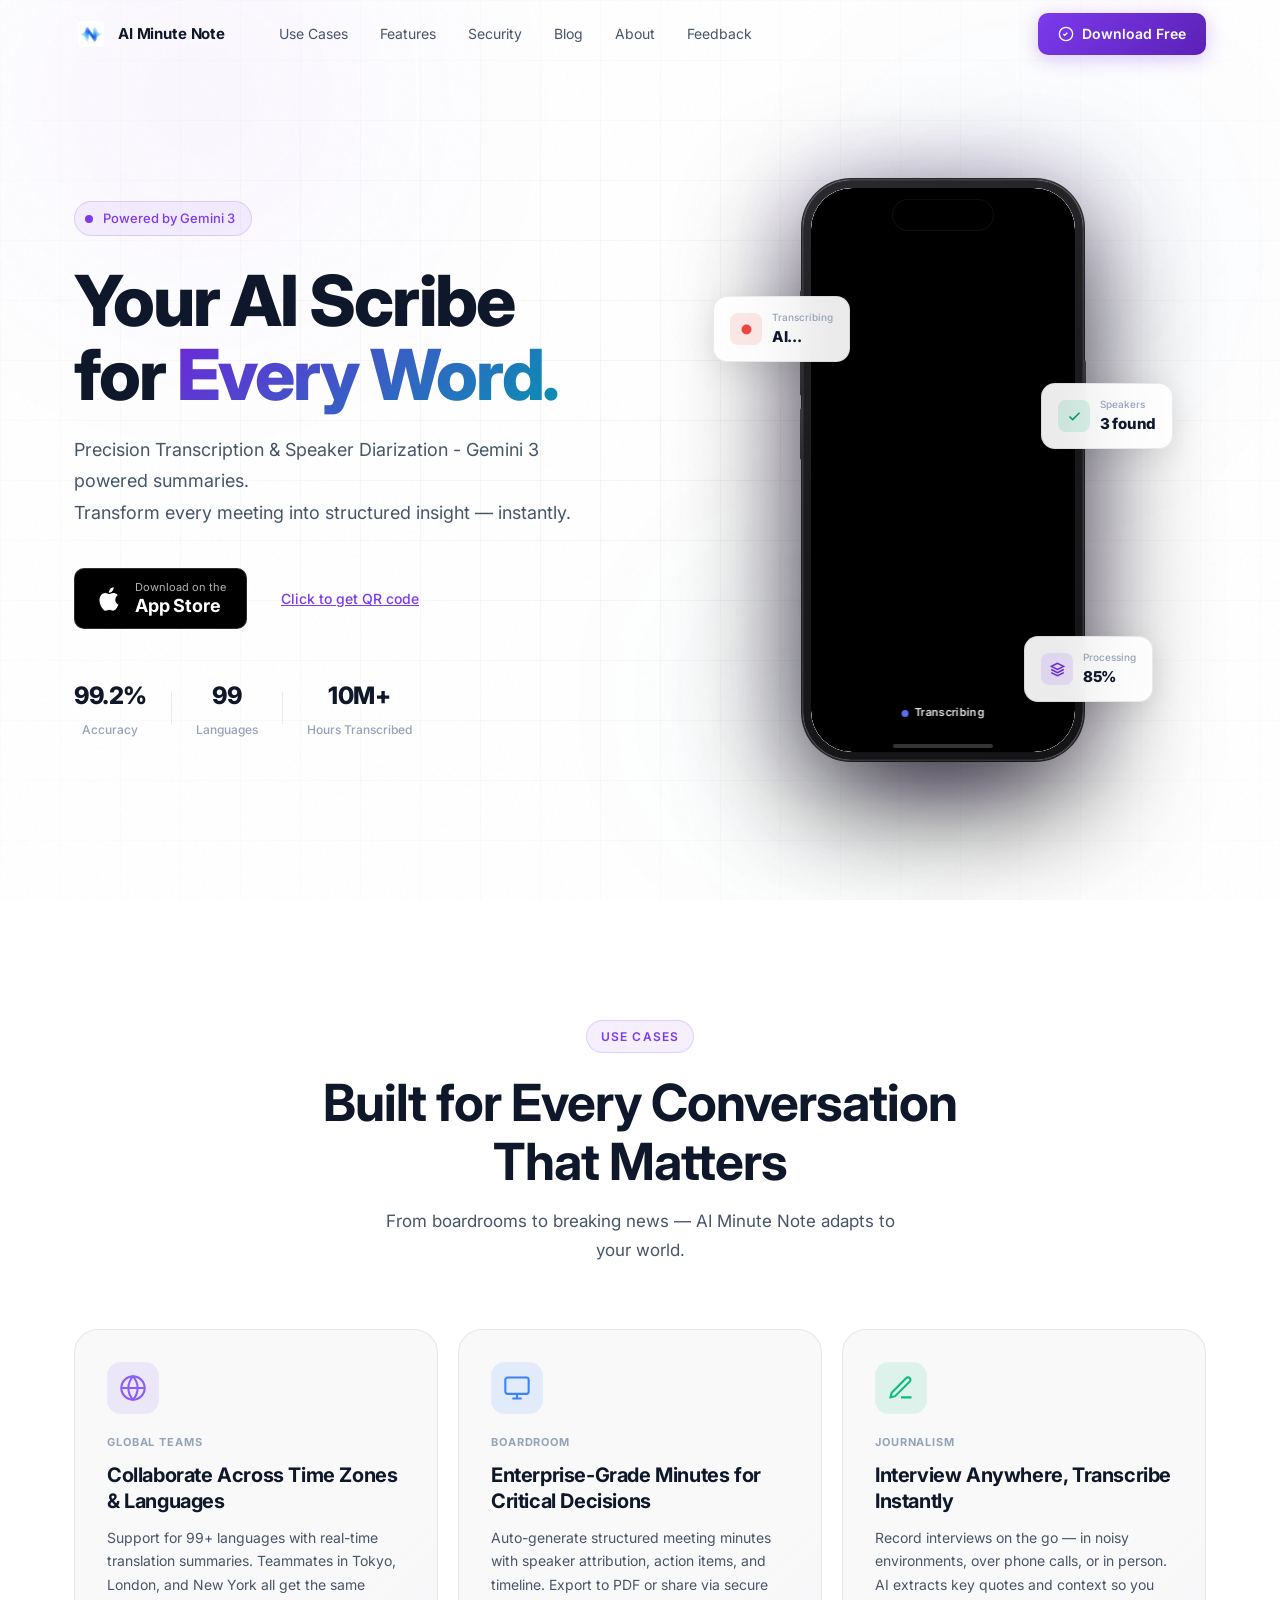
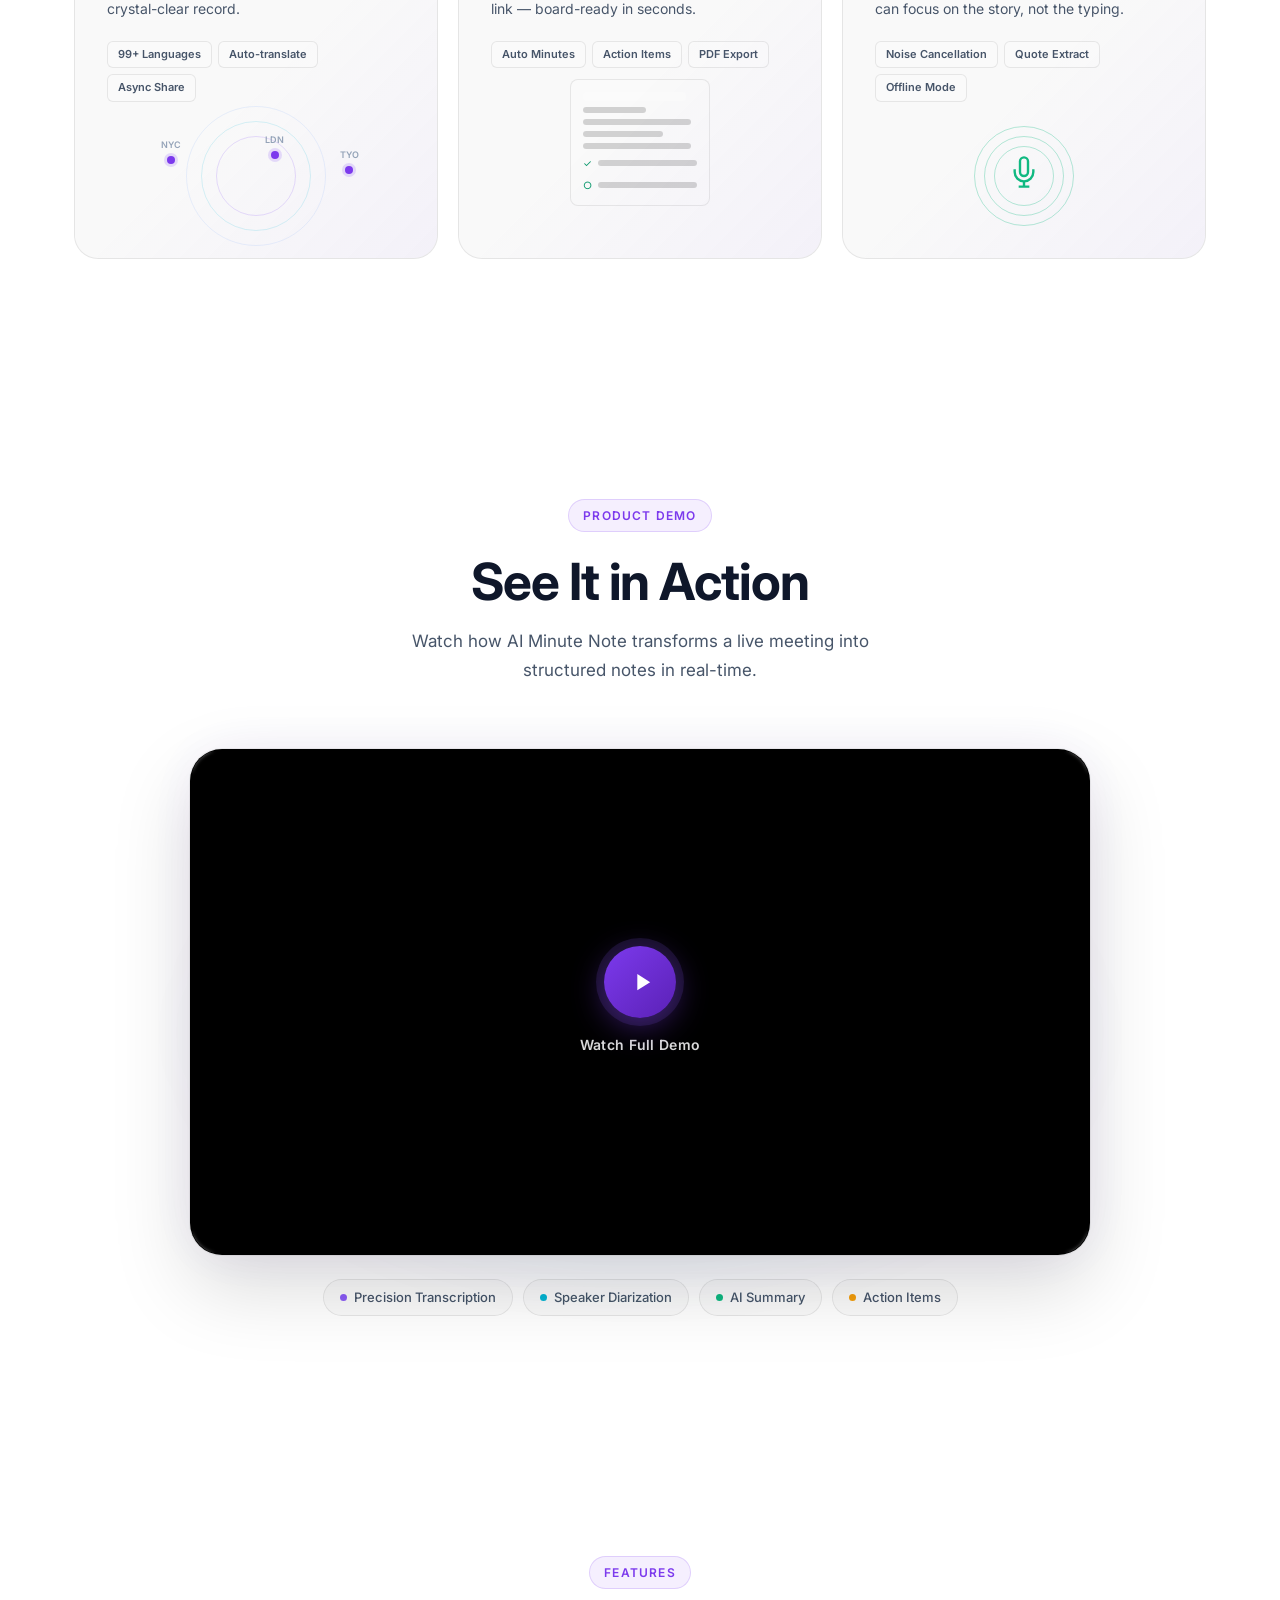
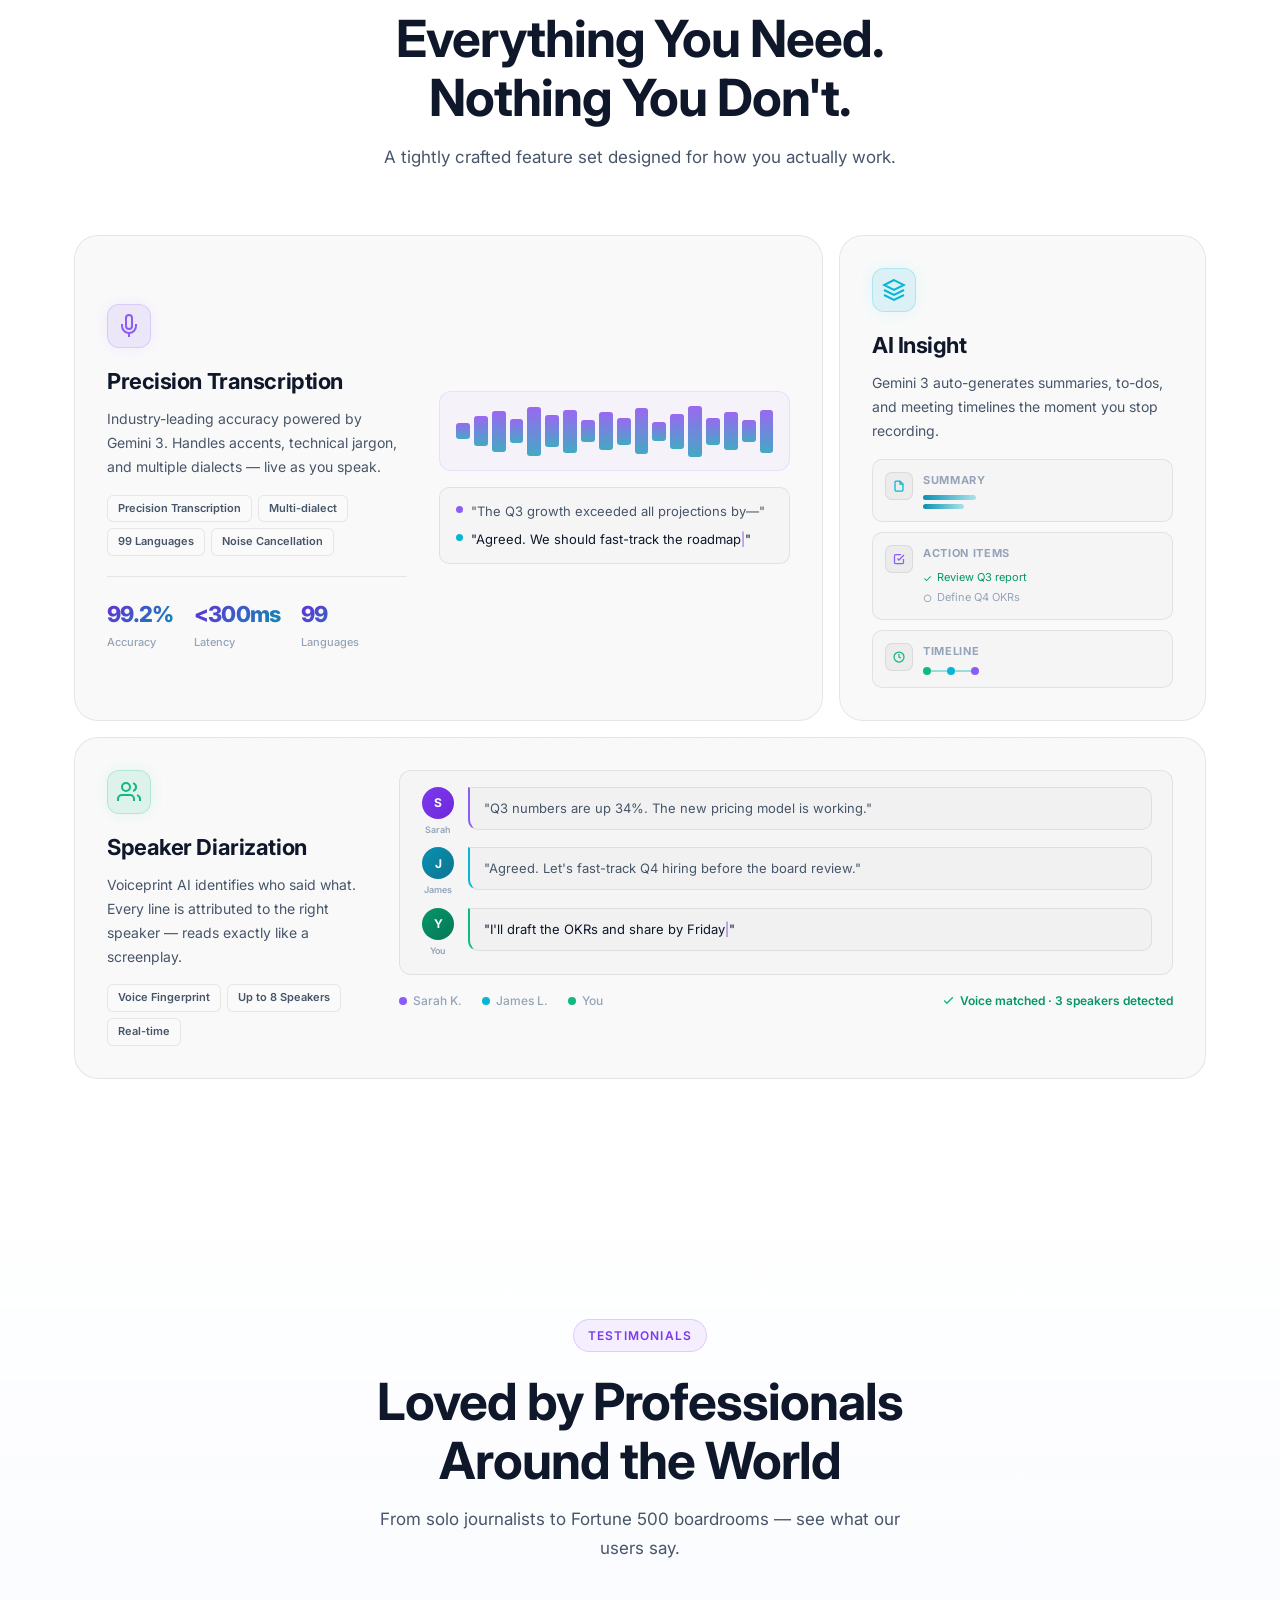
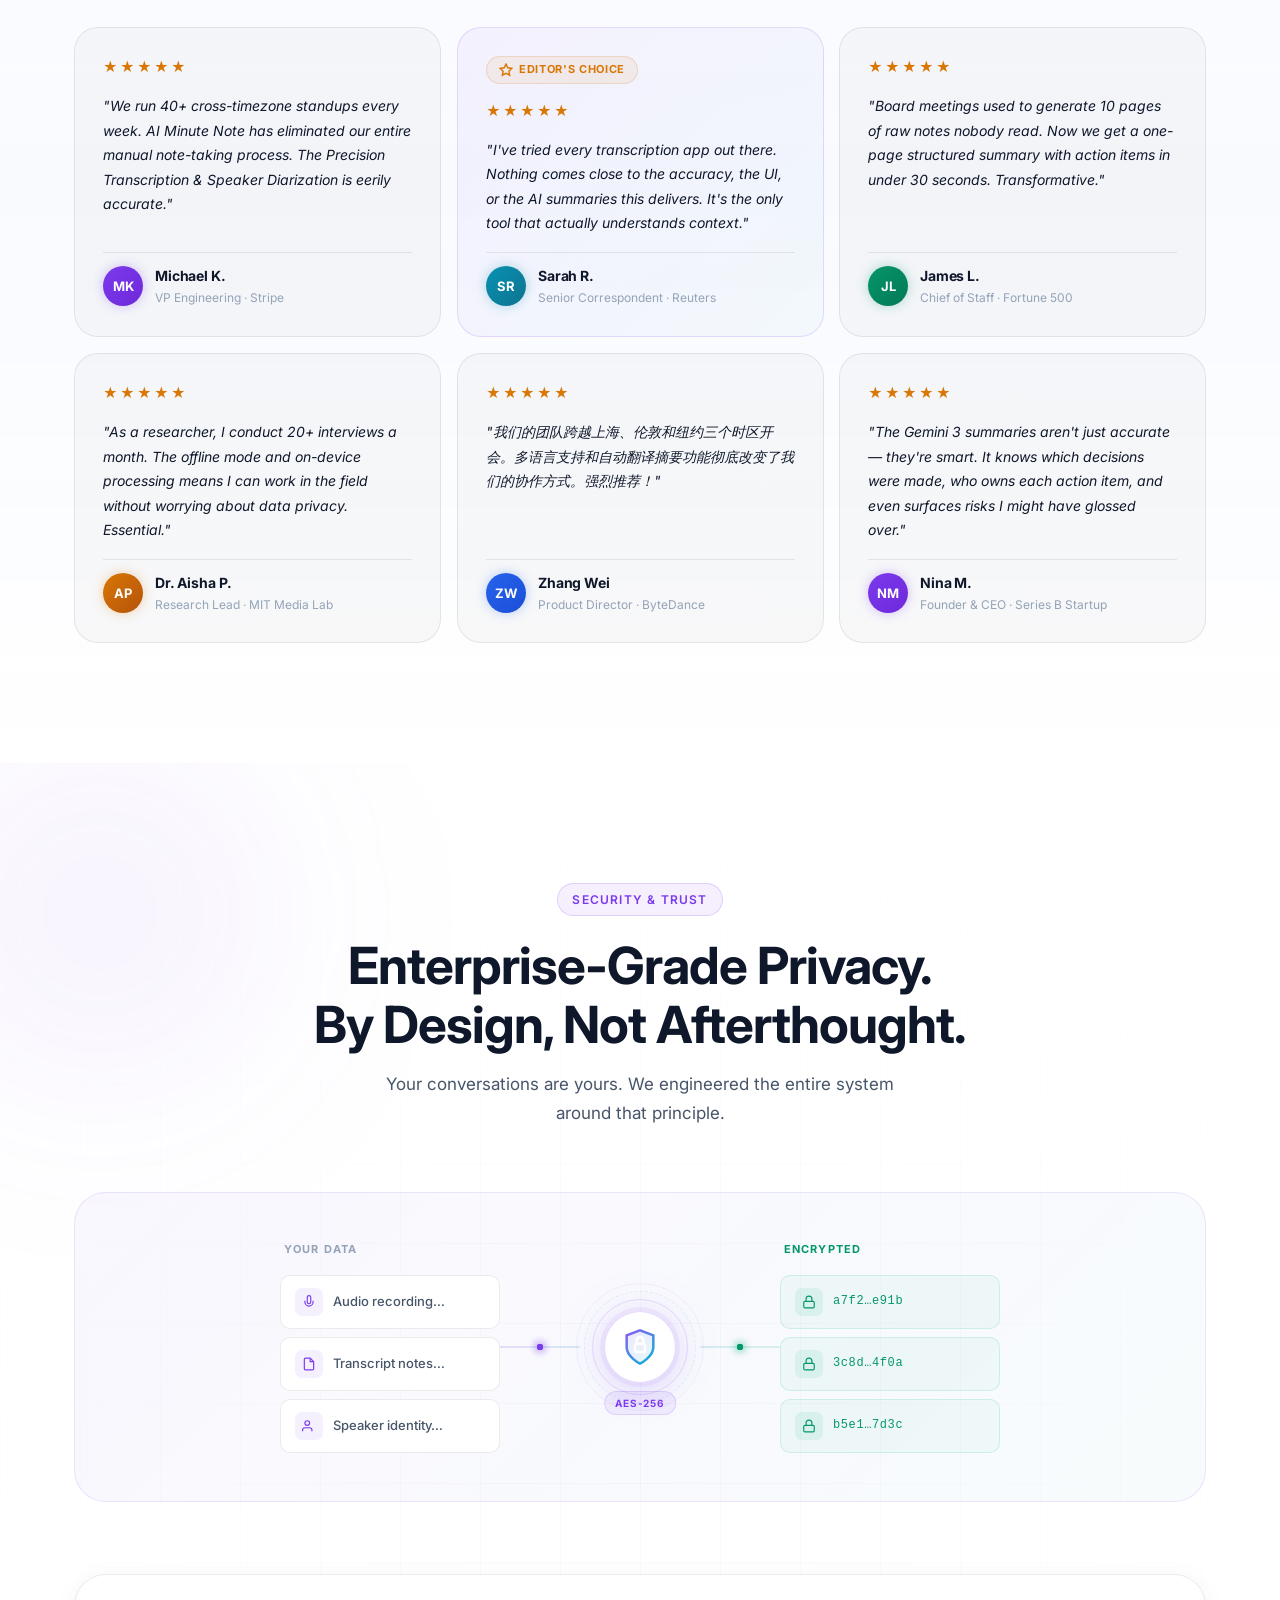
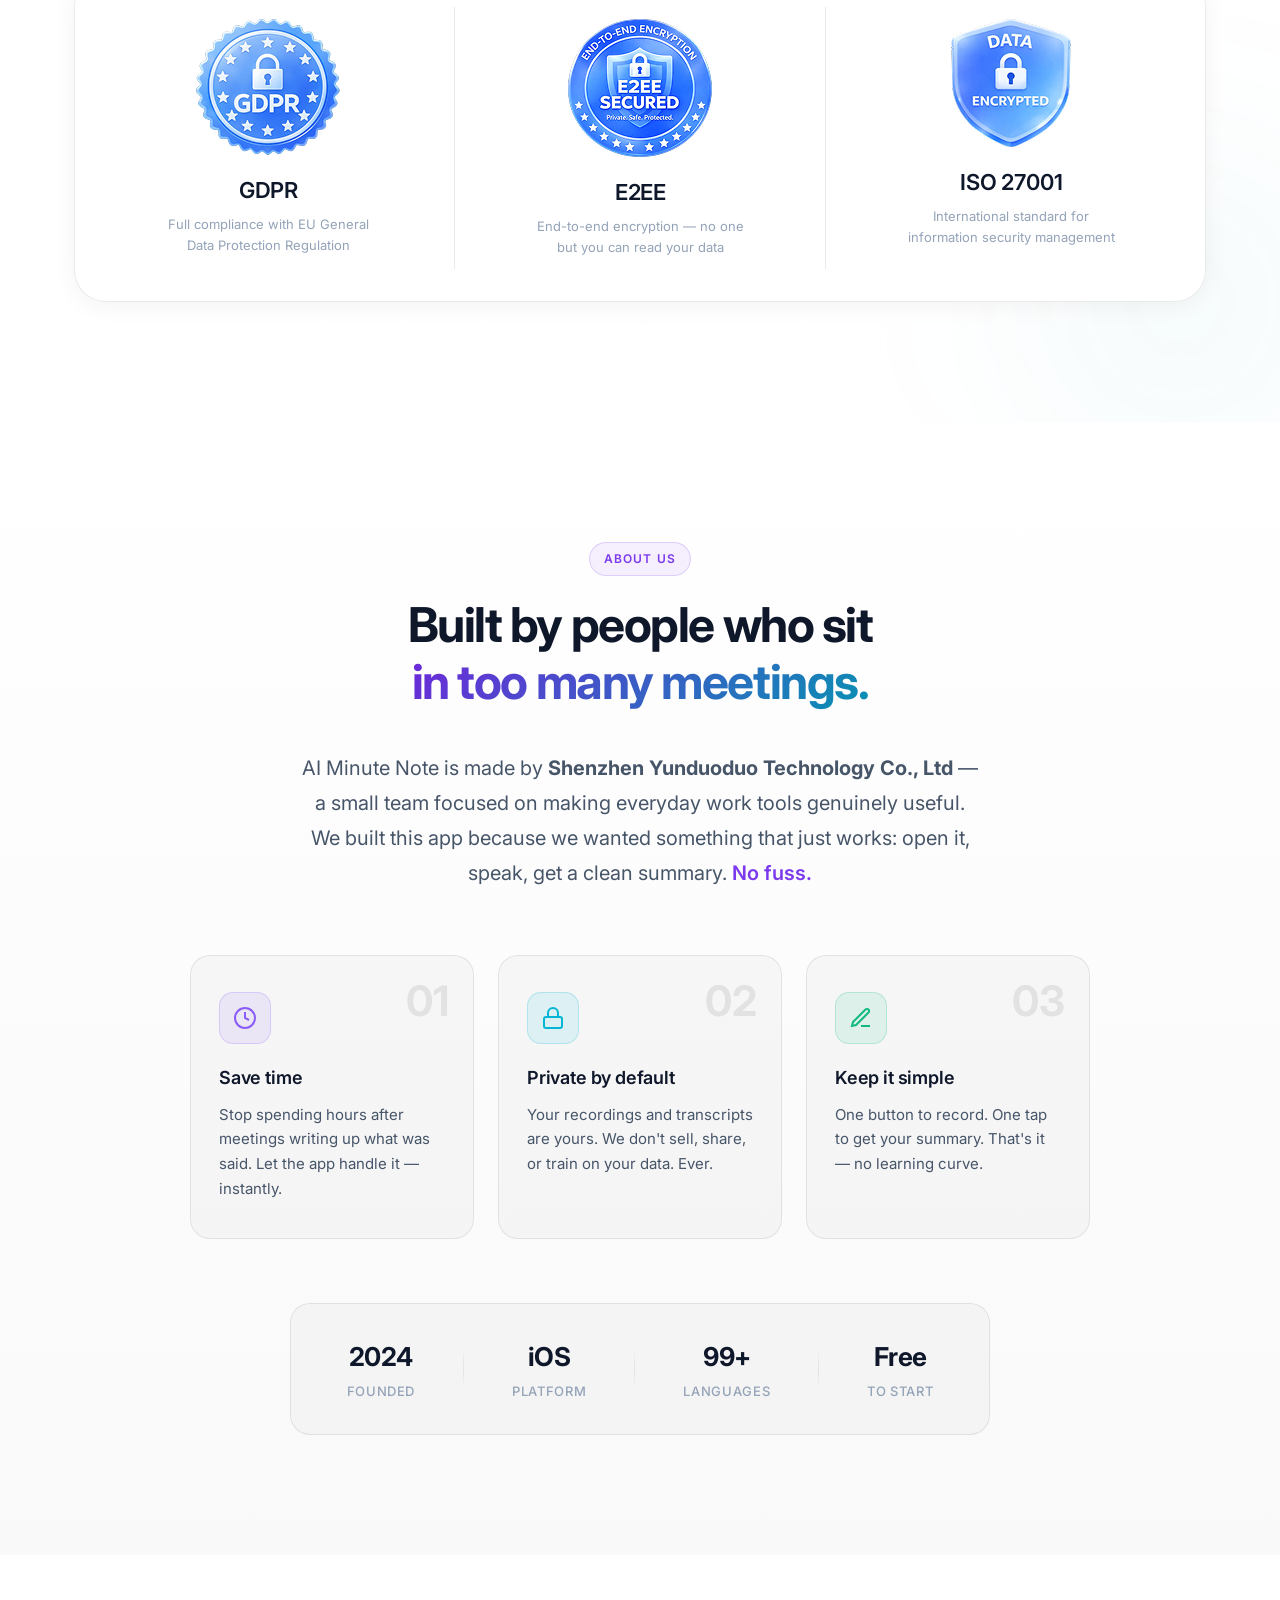
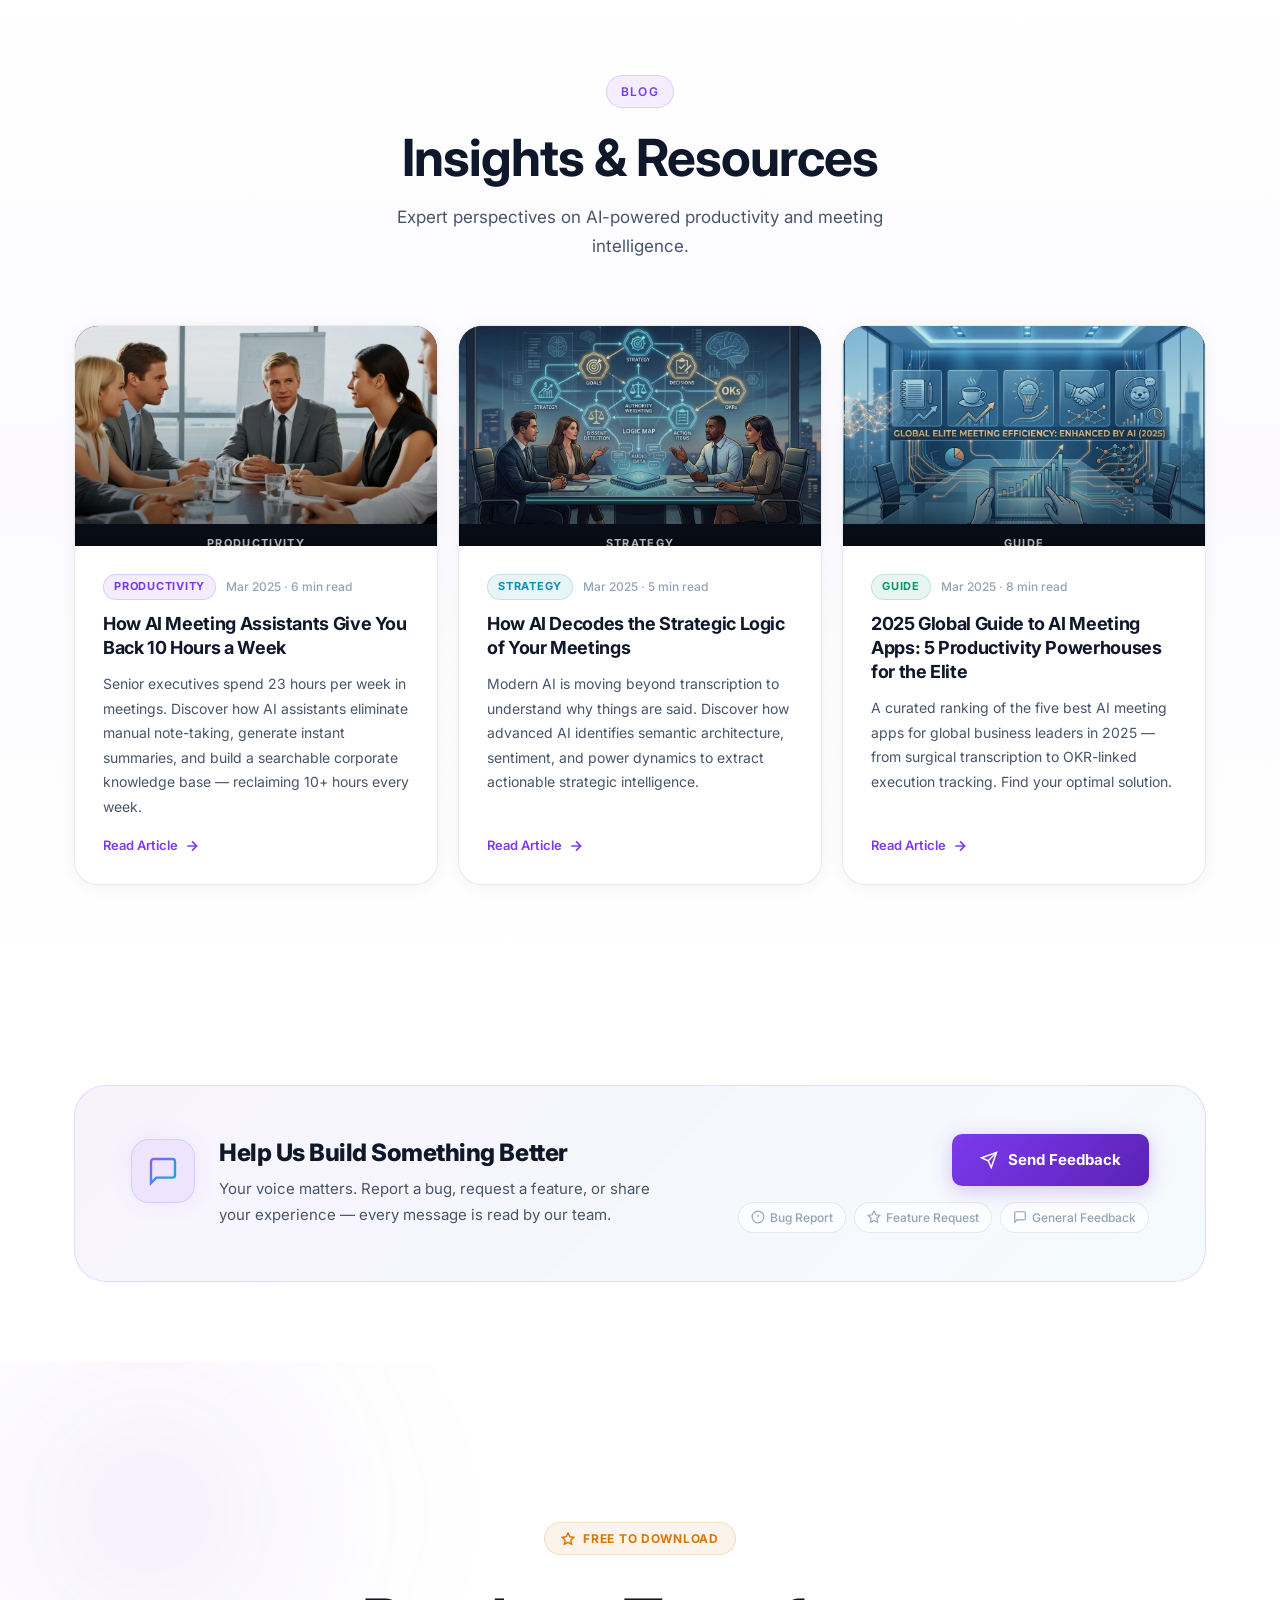
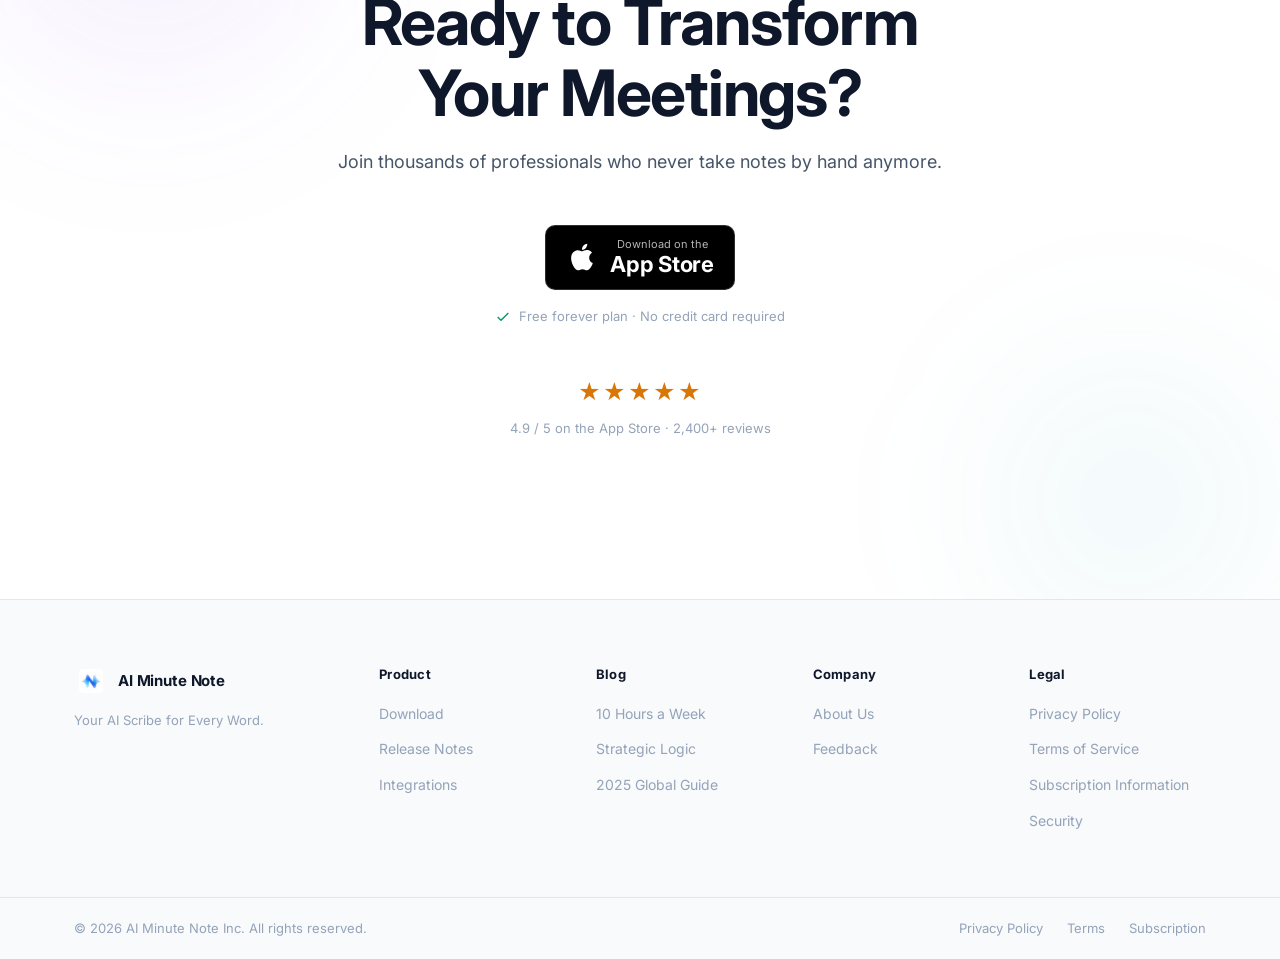
==== commit 204ba4df: "Fix: ISO image filename case" ====
--- a/index.html
+++ b/index.html
@@ -803,7 +803,7 @@
           <div class="sec-cert-divider"></div>
           <div class="sec-cert-card">
             <div class="sec-cert-icon sec-cert-iso">
-              <img src="assets/ISO.png" alt="ISO 27001" />
+              <img src="assets/iso.png" alt="ISO 27001" />
             </div>
             <h4 class="sec-cert-name">ISO 27001</h4>
             <p class="sec-cert-desc">International standard for information security management</p>
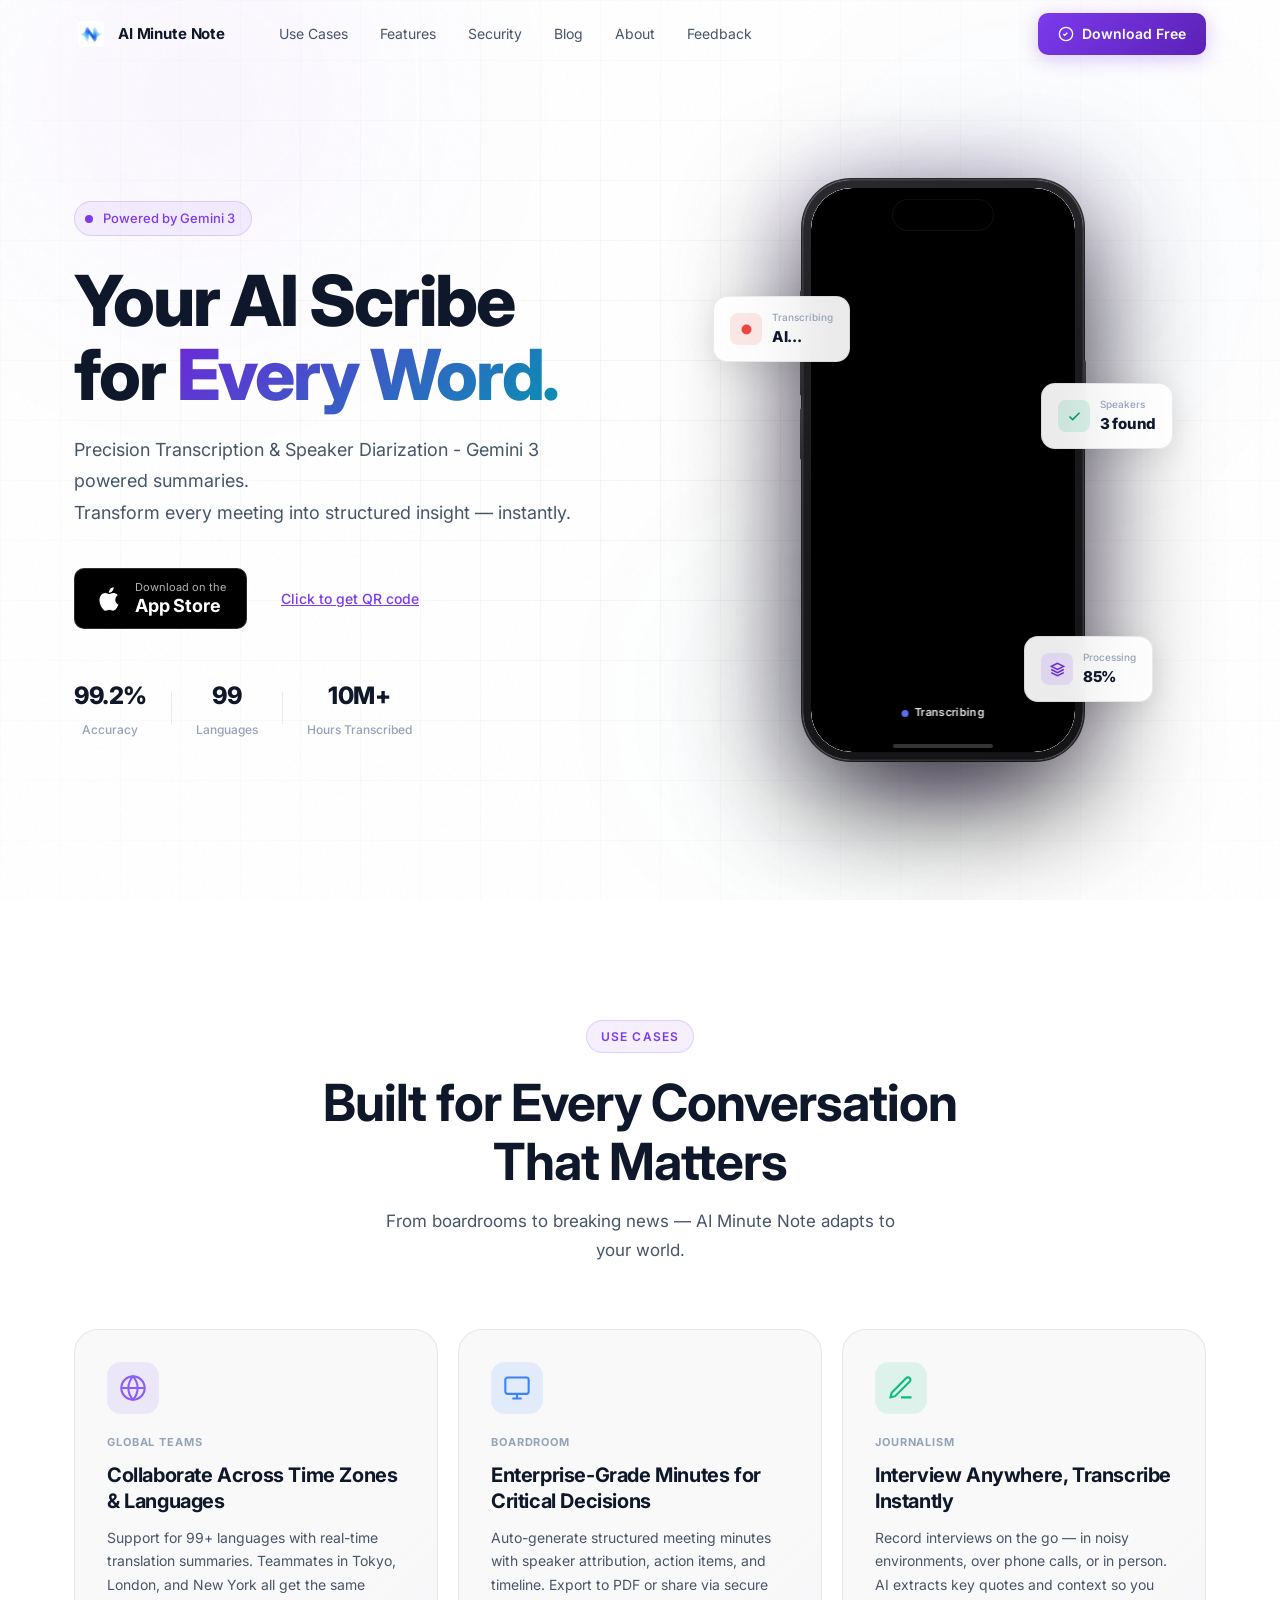
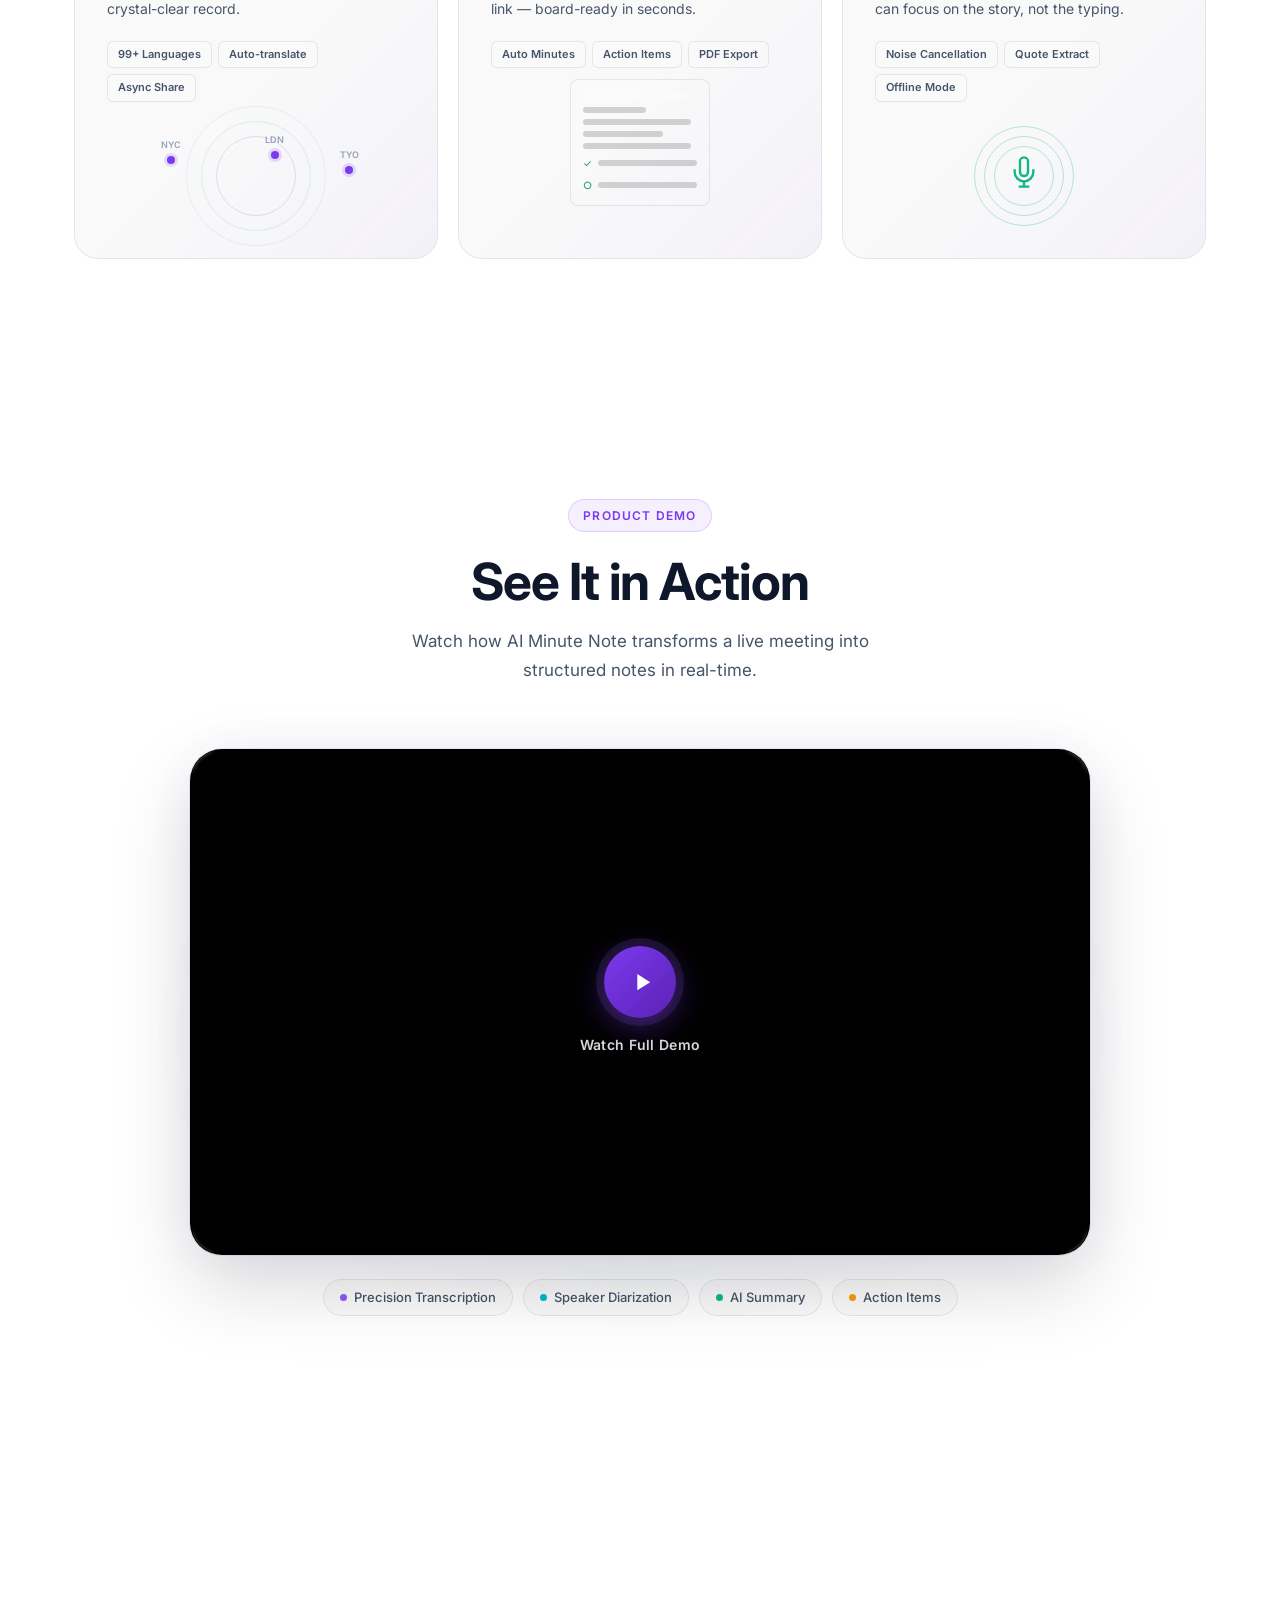
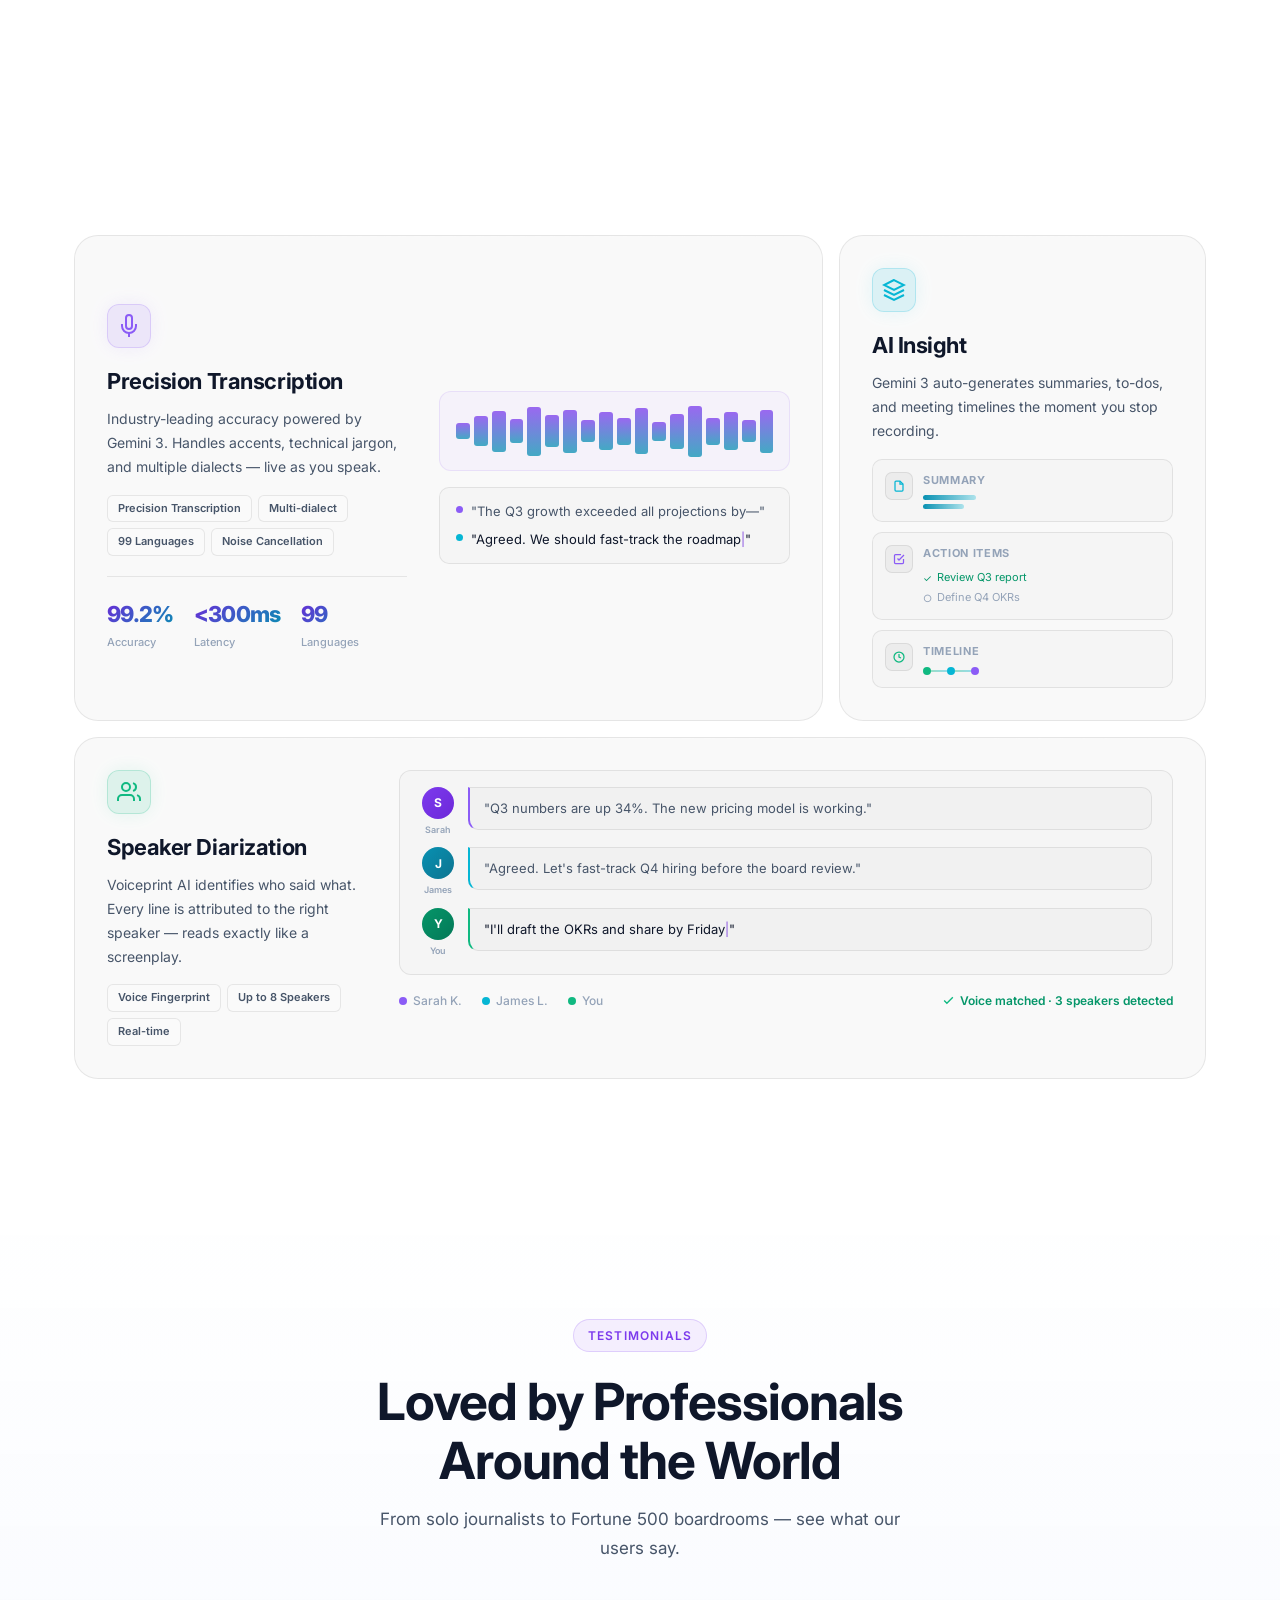
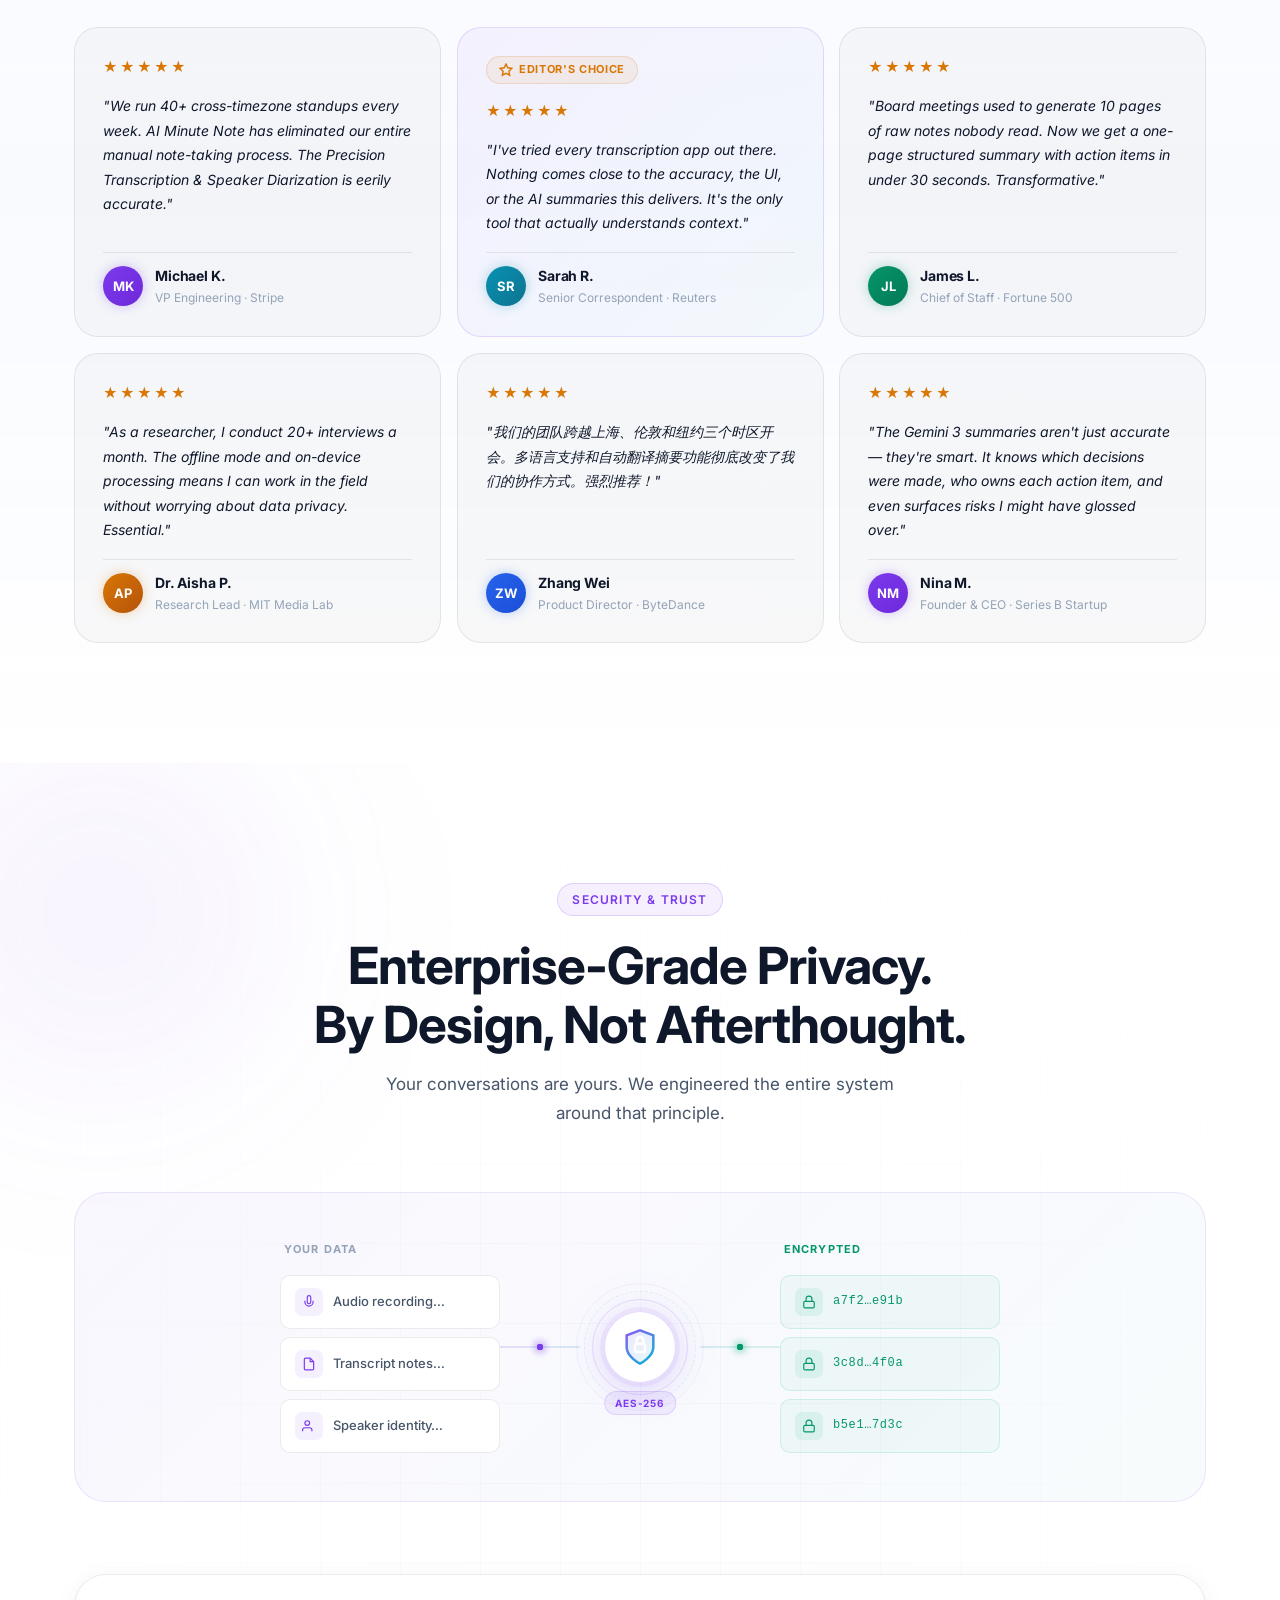
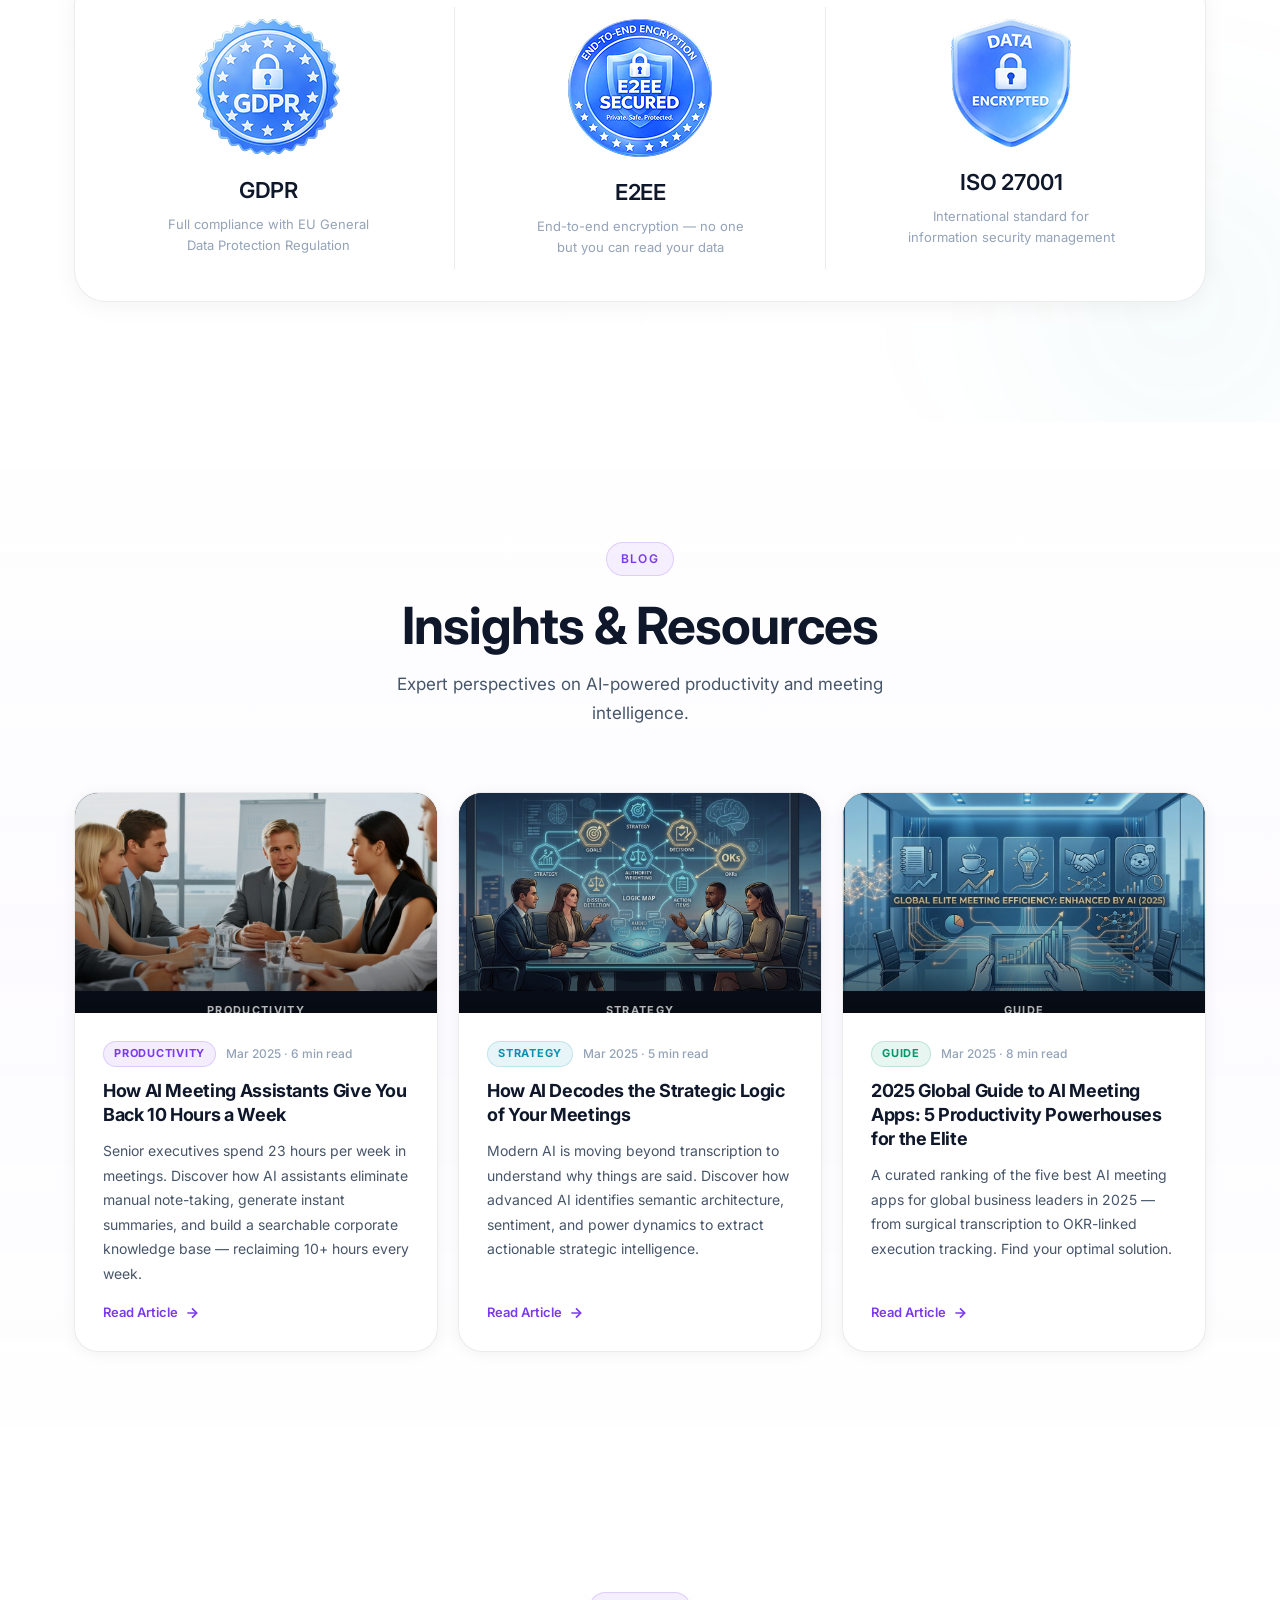
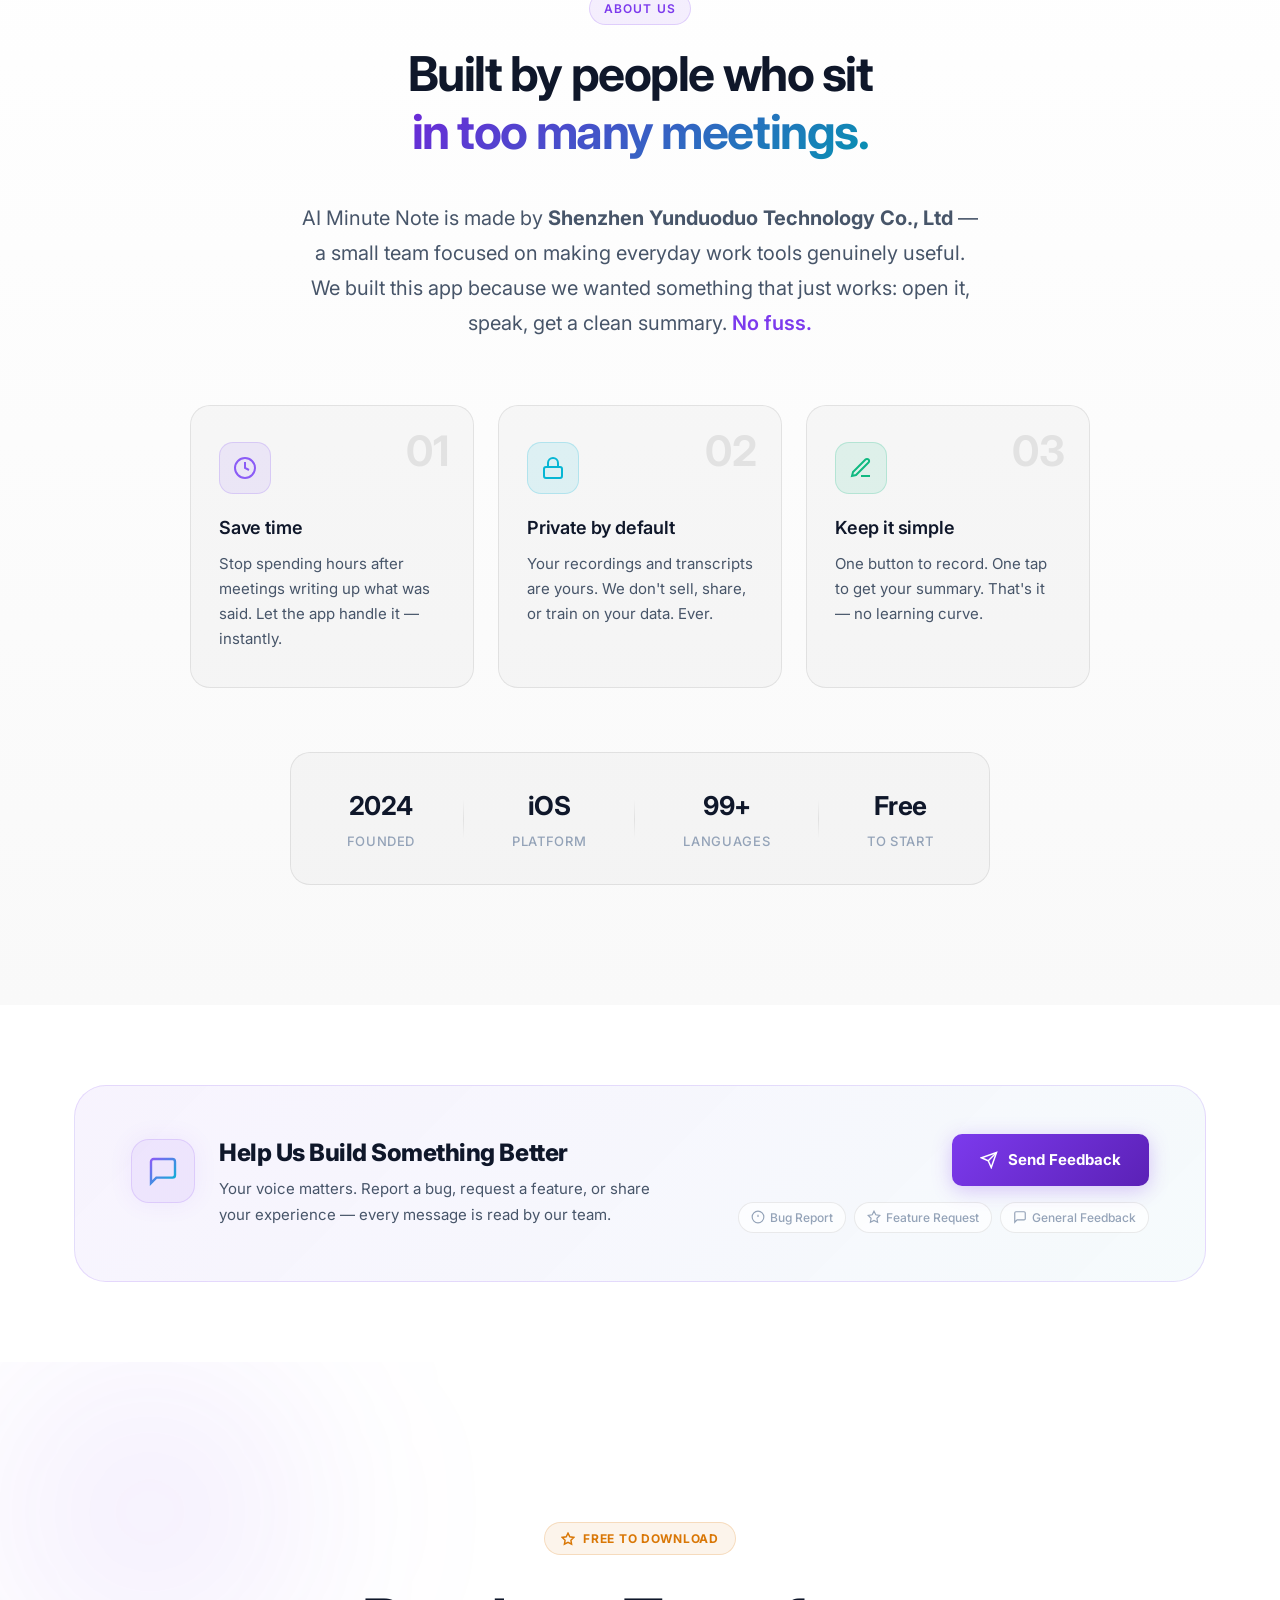
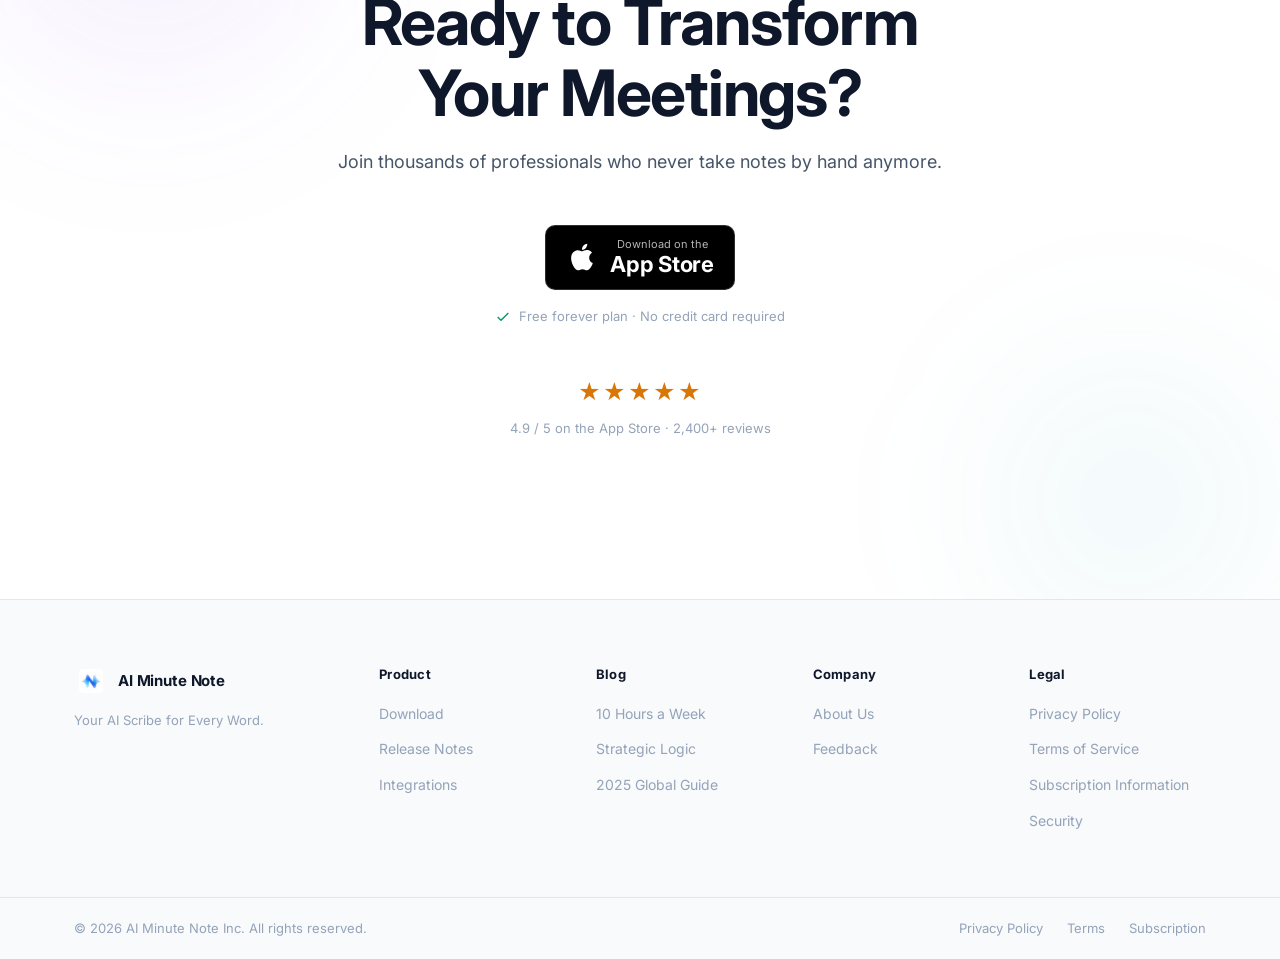
==== commit b8fd0dd6: "Reorder: Move About section below Blog" ====
--- a/index.html
+++ b/index.html
@@ -814,6 +814,92 @@
     </section>
 
     <!-- ==============================
+         BLOG
+    ============================== -->
+    <section class="blog-section" id="blog">
+      <div class="container">
+        <div class="section-header reveal">
+          <span class="section-tag">Blog</span>
+          <h2 class="section-title">Insights &amp; Resources</h2>
+          <p class="section-sub">Expert perspectives on AI-powered productivity and meeting intelligence.</p>
+        </div>
+
+        <div class="blog-grid">
+
+          <!-- Card 1 -->
+          <article class="blog-card reveal">
+            <a href="blog/ai-meeting-10-hours.html" class="blog-card-link">
+              <div class="blog-cover blog-cover-img">
+                <img src="assets/blog-cover-1.png" alt="AI Meeting Assistants productivity" class="blog-cover-photo" />
+                <div class="bc-img-overlay"></div>
+                <div class="bc-label">Productivity</div>
+              </div>
+              <div class="blog-body">
+                <div class="blog-meta">
+                  <span class="blog-tag-pill blog-tag-purple">Productivity</span>
+                  <span class="blog-date">Mar 2025 · 6 min read</span>
+                </div>
+                <h3 class="blog-title">How AI Meeting Assistants Give You Back 10 Hours a Week</h3>
+                <p class="blog-excerpt">Senior executives spend 23 hours per week in meetings. Discover how AI assistants eliminate manual note-taking, generate instant summaries, and build a searchable corporate knowledge base — reclaiming 10+ hours every week.</p>
+                <div class="blog-read-more">
+                  Read Article
+                  <svg width="16" height="16" viewBox="0 0 24 24" fill="none" stroke="currentColor" stroke-width="2.5"><line x1="5" y1="12" x2="19" y2="12"/><polyline points="12 5 19 12 12 19"/></svg>
+                </div>
+              </div>
+            </a>
+          </article>
+
+          <!-- Card 2 -->
+          <article class="blog-card reveal reveal-delay">
+            <a href="blog/ai-strategic-logic.html" class="blog-card-link">
+              <div class="blog-cover blog-cover-img">
+                <img src="assets/blog-cover-2.png" alt="AI Strategic Logic of Meetings" class="blog-cover-photo" />
+                <div class="bc-img-overlay"></div>
+                <div class="bc-label">Strategy</div>
+              </div>
+              <div class="blog-body">
+                <div class="blog-meta">
+                  <span class="blog-tag-pill blog-tag-cyan">Strategy</span>
+                  <span class="blog-date">Mar 2025 · 5 min read</span>
+                </div>
+                <h3 class="blog-title">How AI Decodes the Strategic Logic of Your Meetings</h3>
+                <p class="blog-excerpt">Modern AI is moving beyond transcription to understand why things are said. Discover how advanced AI identifies semantic architecture, sentiment, and power dynamics to extract actionable strategic intelligence.</p>
+                <div class="blog-read-more">
+                  Read Article
+                  <svg width="16" height="16" viewBox="0 0 24 24" fill="none" stroke="currentColor" stroke-width="2.5"><line x1="5" y1="12" x2="19" y2="12"/><polyline points="12 5 19 12 12 19"/></svg>
+                </div>
+              </div>
+            </a>
+          </article>
+
+          <!-- Card 3 -->
+          <article class="blog-card reveal reveal-delay-2">
+            <a href="blog/2025-global-guide.html" class="blog-card-link">
+              <div class="blog-cover blog-cover-img">
+                <img src="assets/blog-cover-3.png" alt="2025 Global Guide AI Meeting Apps" class="blog-cover-photo" />
+                <div class="bc-img-overlay"></div>
+                <div class="bc-label">Guide</div>
+              </div>
+              <div class="blog-body">
+                <div class="blog-meta">
+                  <span class="blog-tag-pill blog-tag-teal">Guide</span>
+                  <span class="blog-date">Mar 2025 · 8 min read</span>
+                </div>
+                <h3 class="blog-title">2025 Global Guide to AI Meeting Apps: 5 Productivity Powerhouses for the Elite</h3>
+                <p class="blog-excerpt">A curated ranking of the five best AI meeting apps for global business leaders in 2025 — from surgical transcription to OKR-linked execution tracking. Find your optimal solution.</p>
+                <div class="blog-read-more">
+                  Read Article
+                  <svg width="16" height="16" viewBox="0 0 24 24" fill="none" stroke="currentColor" stroke-width="2.5"><line x1="5" y1="12" x2="19" y2="12"/><polyline points="12 5 19 12 12 19"/></svg>
+                </div>
+              </div>
+            </a>
+          </article>
+
+        </div>
+      </div>
+    </section>
+
+    <!-- ==============================
          ABOUT US
     ============================== -->
     <section class="about" id="about">
@@ -874,92 +960,6 @@
               <span class="stat-label">To Start</span>
             </div>
           </div>
-        </div>
-      </div>
-    </section>
-
-    <!-- ==============================
-         BLOG
-    ============================== -->
-    <section class="blog-section" id="blog">
-      <div class="container">
-        <div class="section-header reveal">
-          <span class="section-tag">Blog</span>
-          <h2 class="section-title">Insights &amp; Resources</h2>
-          <p class="section-sub">Expert perspectives on AI-powered productivity and meeting intelligence.</p>
-        </div>
-
-        <div class="blog-grid">
-
-          <!-- Card 1 -->
-          <article class="blog-card reveal">
-            <a href="blog/ai-meeting-10-hours.html" class="blog-card-link">
-              <div class="blog-cover blog-cover-img">
-                <img src="assets/blog-cover-1.png" alt="AI Meeting Assistants productivity" class="blog-cover-photo" />
-                <div class="bc-img-overlay"></div>
-                <div class="bc-label">Productivity</div>
-              </div>
-              <div class="blog-body">
-                <div class="blog-meta">
-                  <span class="blog-tag-pill blog-tag-purple">Productivity</span>
-                  <span class="blog-date">Mar 2025 · 6 min read</span>
-                </div>
-                <h3 class="blog-title">How AI Meeting Assistants Give You Back 10 Hours a Week</h3>
-                <p class="blog-excerpt">Senior executives spend 23 hours per week in meetings. Discover how AI assistants eliminate manual note-taking, generate instant summaries, and build a searchable corporate knowledge base — reclaiming 10+ hours every week.</p>
-                <div class="blog-read-more">
-                  Read Article
-                  <svg width="16" height="16" viewBox="0 0 24 24" fill="none" stroke="currentColor" stroke-width="2.5"><line x1="5" y1="12" x2="19" y2="12"/><polyline points="12 5 19 12 12 19"/></svg>
-                </div>
-              </div>
-            </a>
-          </article>
-
-          <!-- Card 2 -->
-          <article class="blog-card reveal reveal-delay">
-            <a href="blog/ai-strategic-logic.html" class="blog-card-link">
-              <div class="blog-cover blog-cover-img">
-                <img src="assets/blog-cover-2.png" alt="AI Strategic Logic of Meetings" class="blog-cover-photo" />
-                <div class="bc-img-overlay"></div>
-                <div class="bc-label">Strategy</div>
-              </div>
-              <div class="blog-body">
-                <div class="blog-meta">
-                  <span class="blog-tag-pill blog-tag-cyan">Strategy</span>
-                  <span class="blog-date">Mar 2025 · 5 min read</span>
-                </div>
-                <h3 class="blog-title">How AI Decodes the Strategic Logic of Your Meetings</h3>
-                <p class="blog-excerpt">Modern AI is moving beyond transcription to understand why things are said. Discover how advanced AI identifies semantic architecture, sentiment, and power dynamics to extract actionable strategic intelligence.</p>
-                <div class="blog-read-more">
-                  Read Article
-                  <svg width="16" height="16" viewBox="0 0 24 24" fill="none" stroke="currentColor" stroke-width="2.5"><line x1="5" y1="12" x2="19" y2="12"/><polyline points="12 5 19 12 12 19"/></svg>
-                </div>
-              </div>
-            </a>
-          </article>
-
-          <!-- Card 3 -->
-          <article class="blog-card reveal reveal-delay-2">
-            <a href="blog/2025-global-guide.html" class="blog-card-link">
-              <div class="blog-cover blog-cover-img">
-                <img src="assets/blog-cover-3.png" alt="2025 Global Guide AI Meeting Apps" class="blog-cover-photo" />
-                <div class="bc-img-overlay"></div>
-                <div class="bc-label">Guide</div>
-              </div>
-              <div class="blog-body">
-                <div class="blog-meta">
-                  <span class="blog-tag-pill blog-tag-teal">Guide</span>
-                  <span class="blog-date">Mar 2025 · 8 min read</span>
-                </div>
-                <h3 class="blog-title">2025 Global Guide to AI Meeting Apps: 5 Productivity Powerhouses for the Elite</h3>
-                <p class="blog-excerpt">A curated ranking of the five best AI meeting apps for global business leaders in 2025 — from surgical transcription to OKR-linked execution tracking. Find your optimal solution.</p>
-                <div class="blog-read-more">
-                  Read Article
-                  <svg width="16" height="16" viewBox="0 0 24 24" fill="none" stroke="currentColor" stroke-width="2.5"><line x1="5" y1="12" x2="19" y2="12"/><polyline points="12 5 19 12 12 19"/></svg>
-                </div>
-              </div>
-            </a>
-          </article>
-
         </div>
       </div>
     </section>
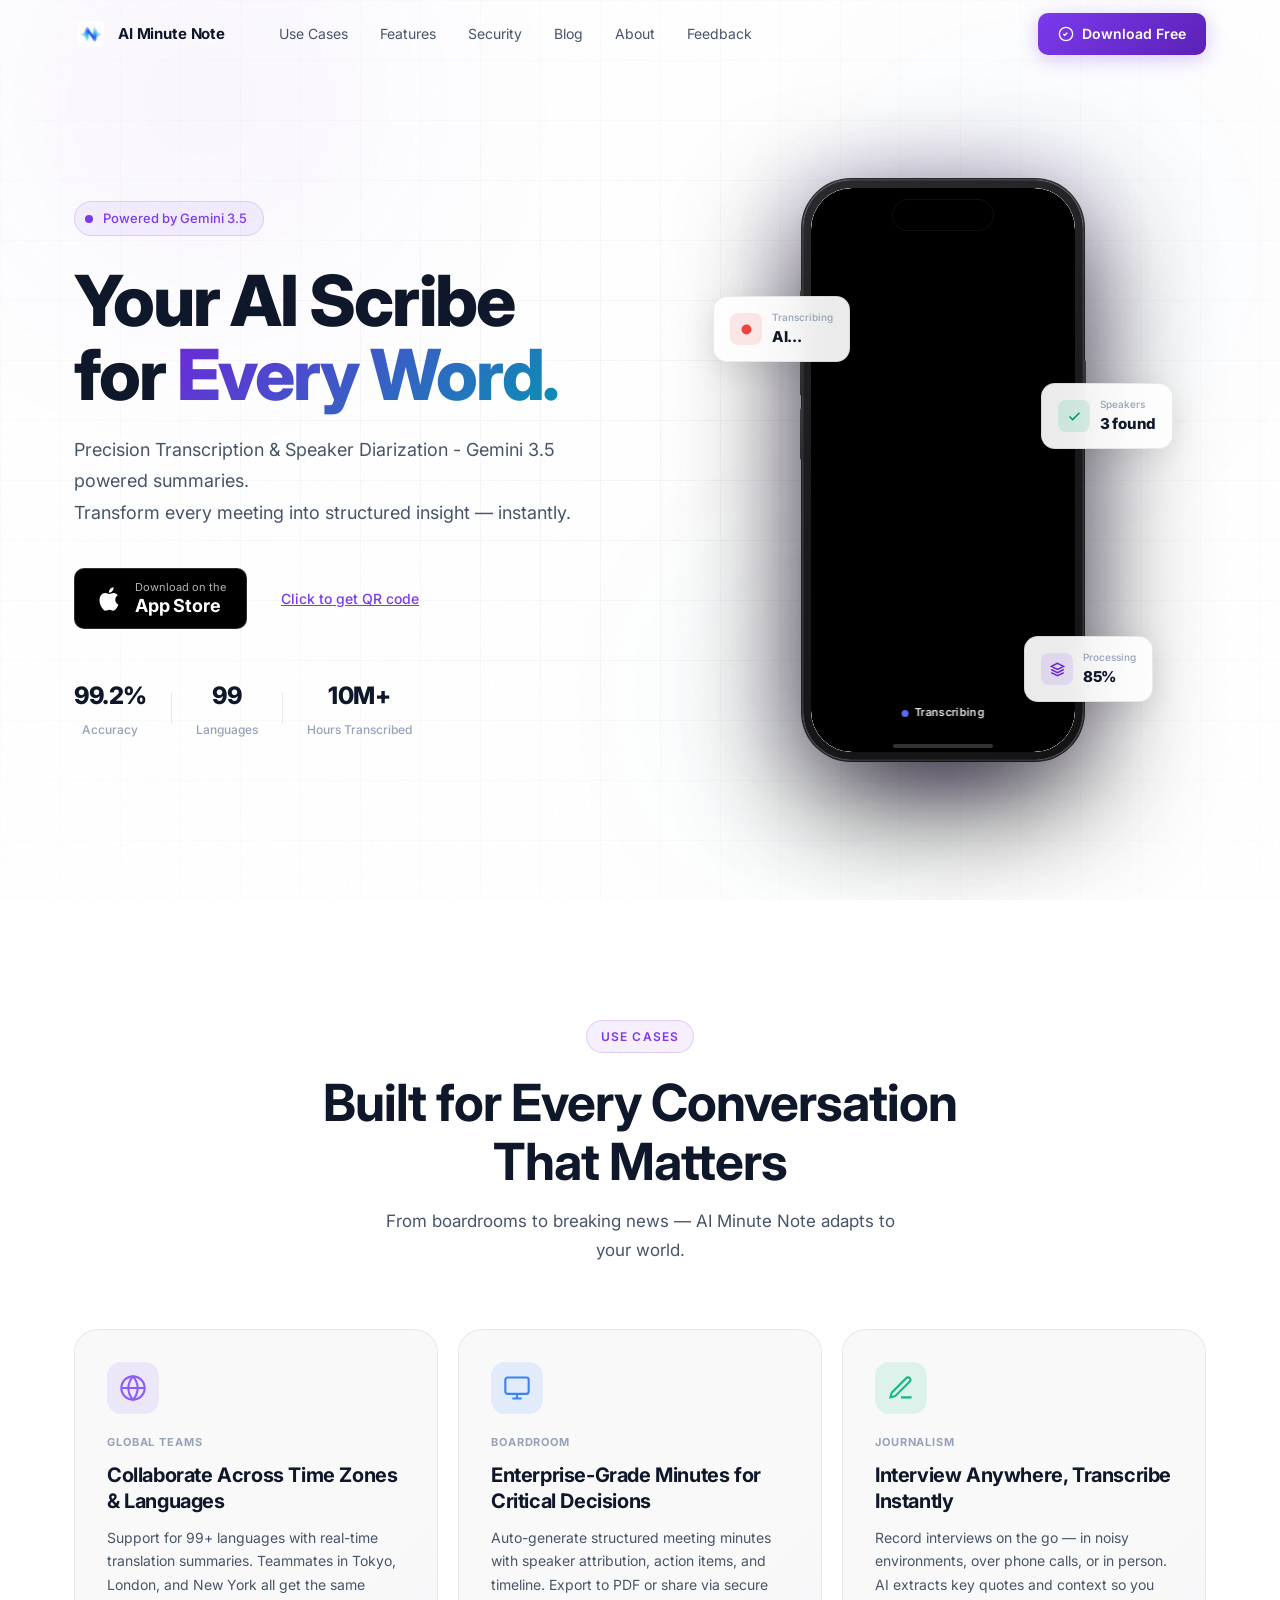
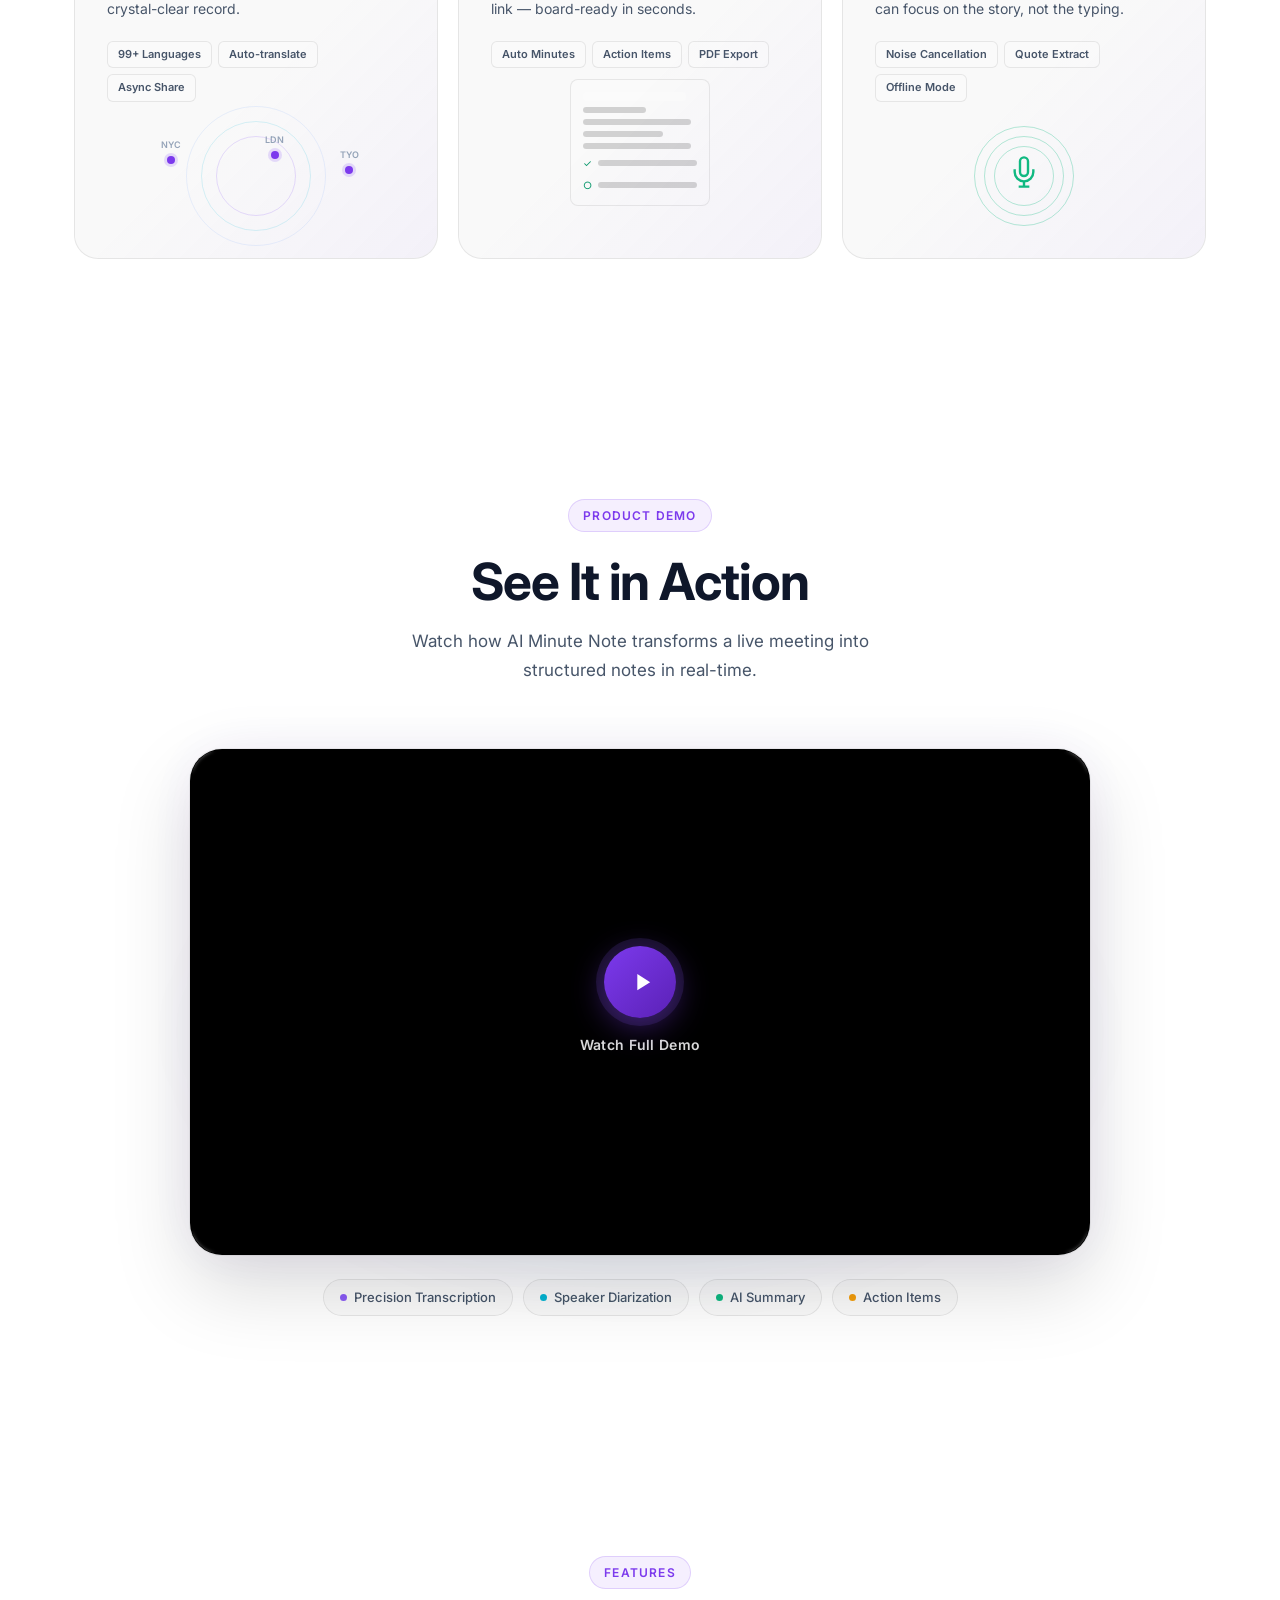
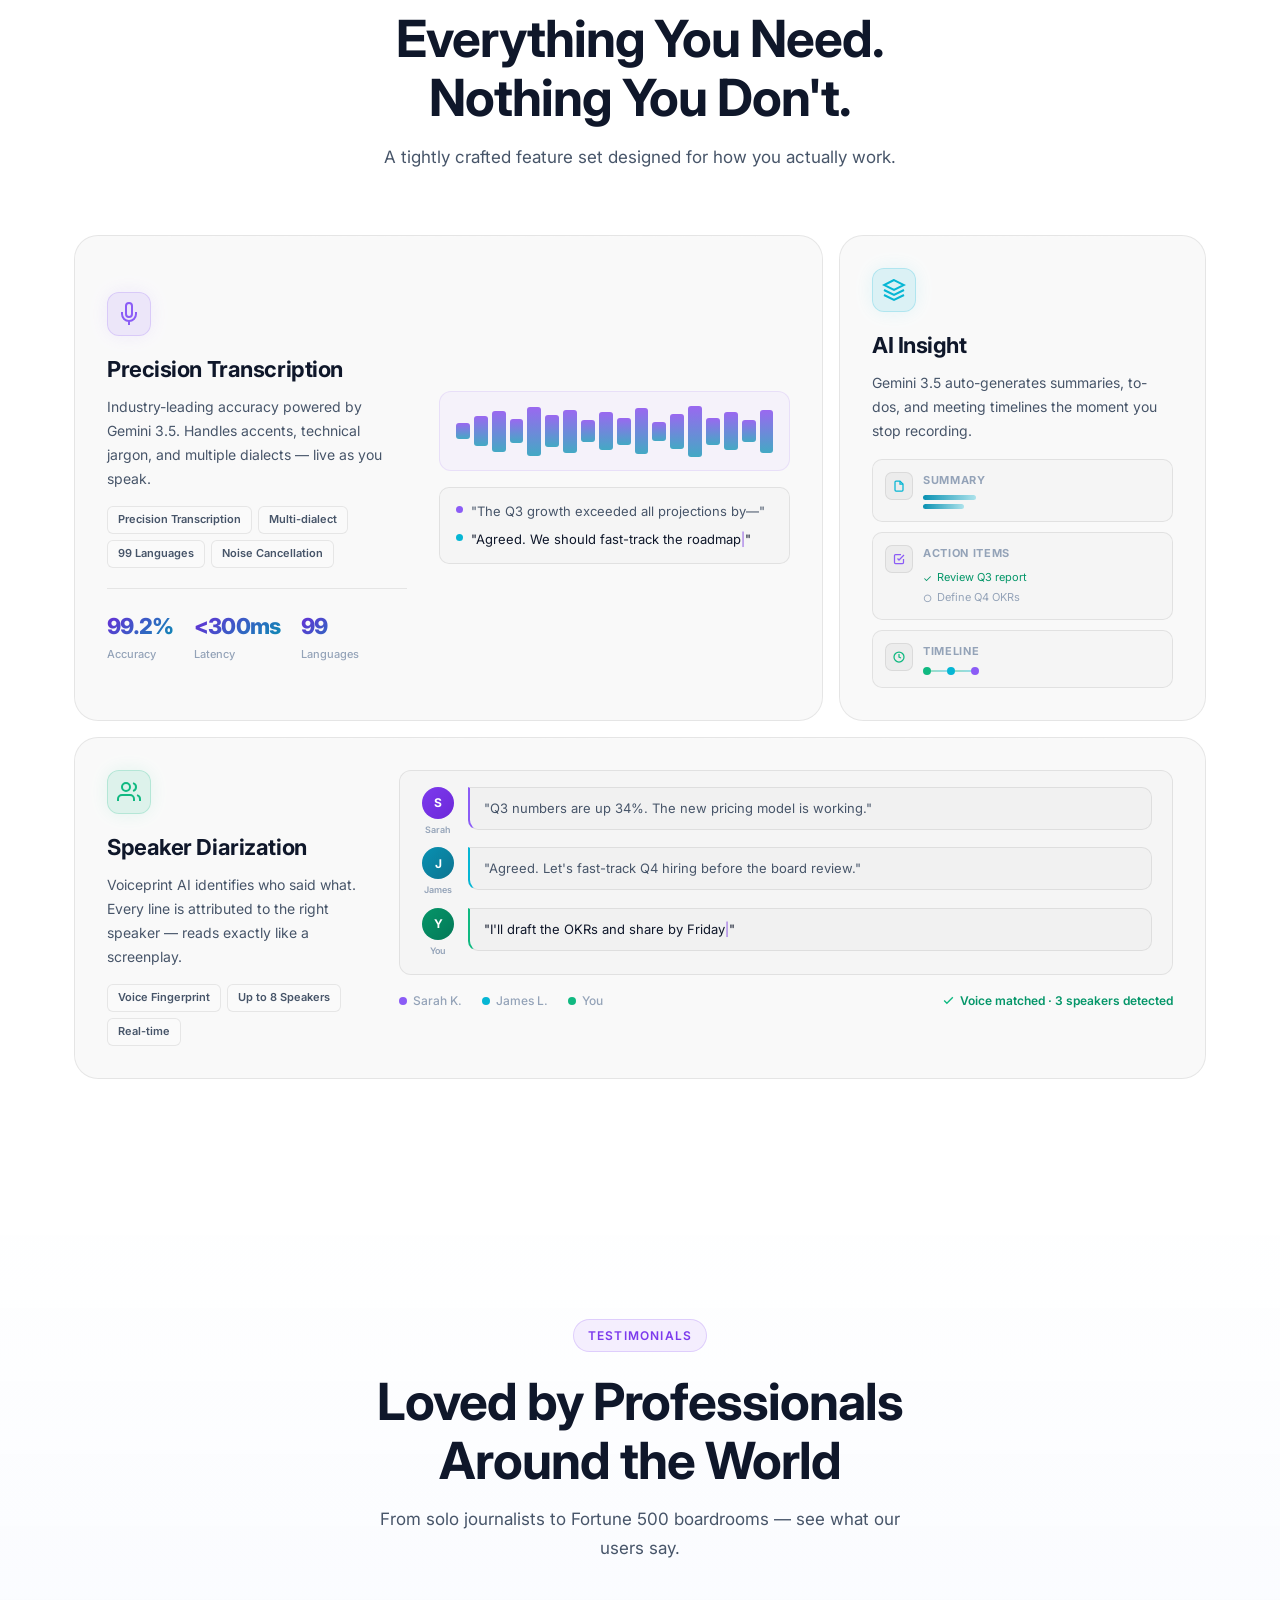
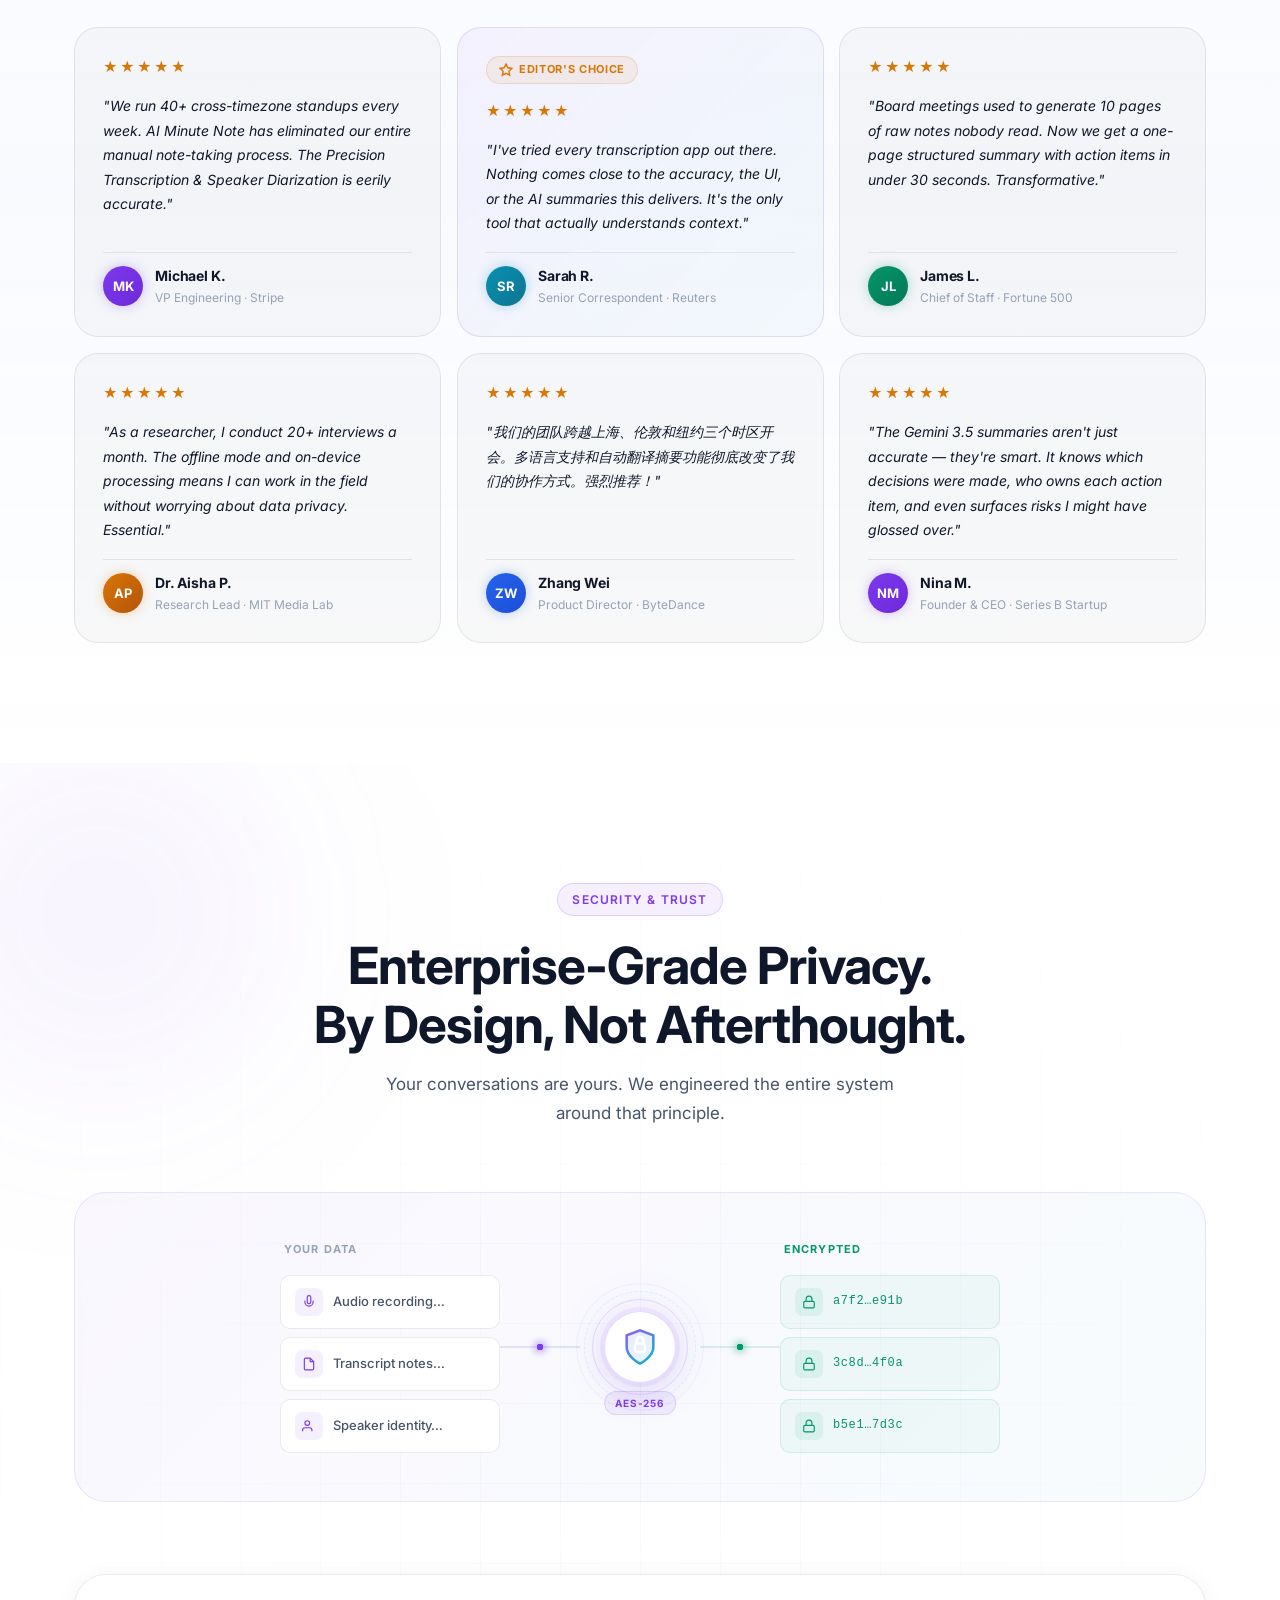
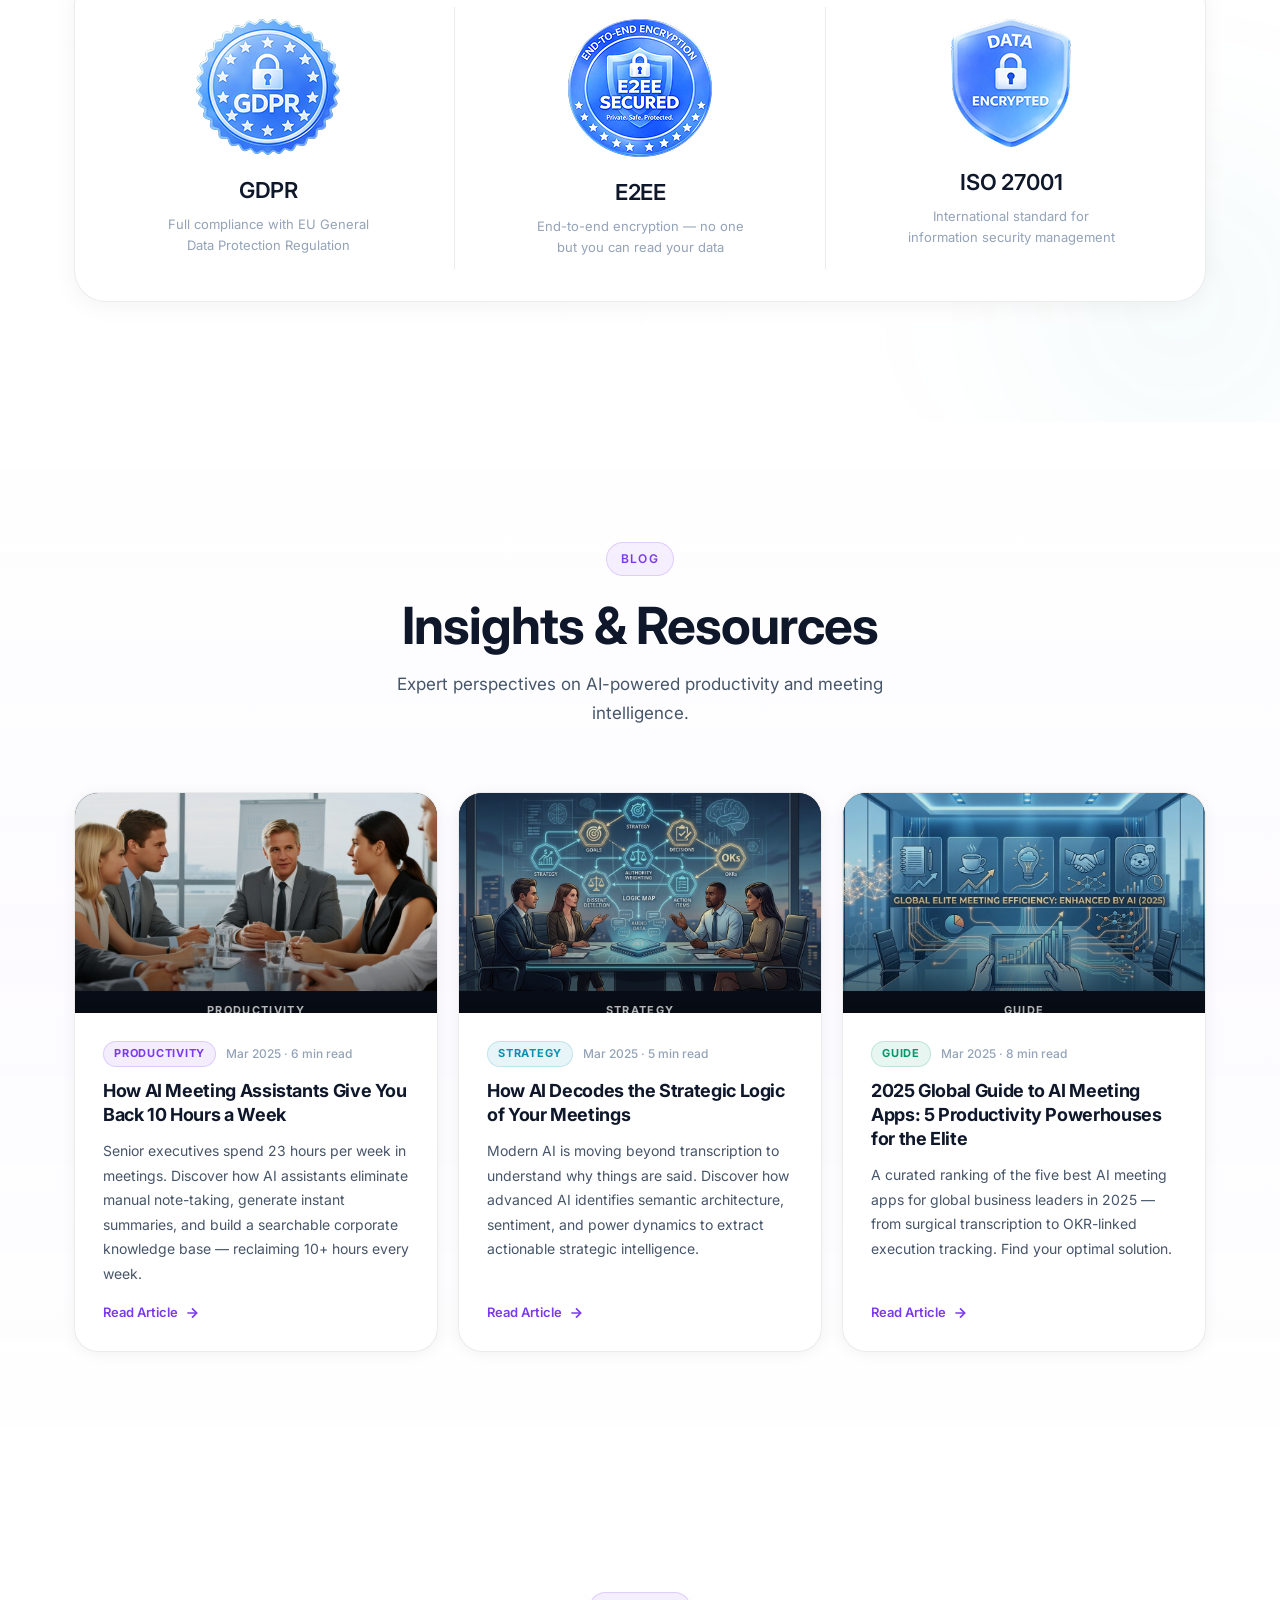
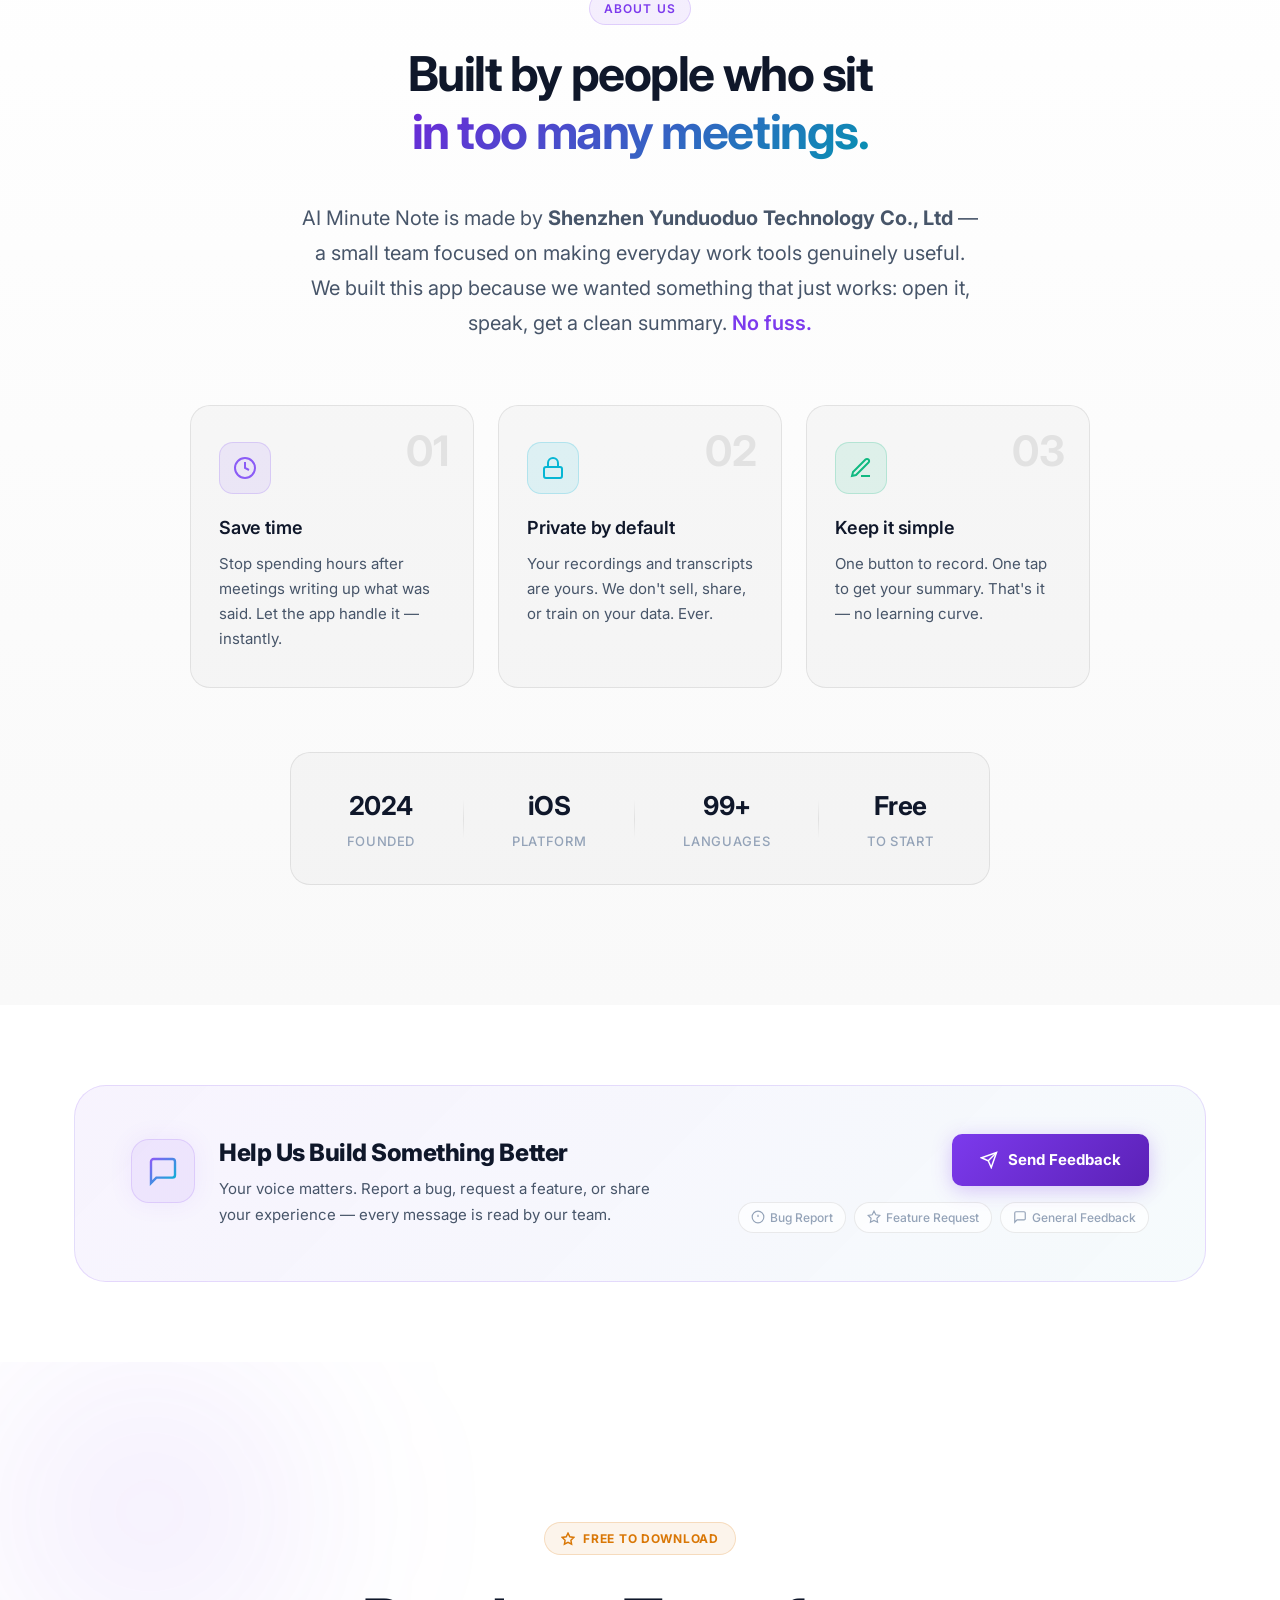
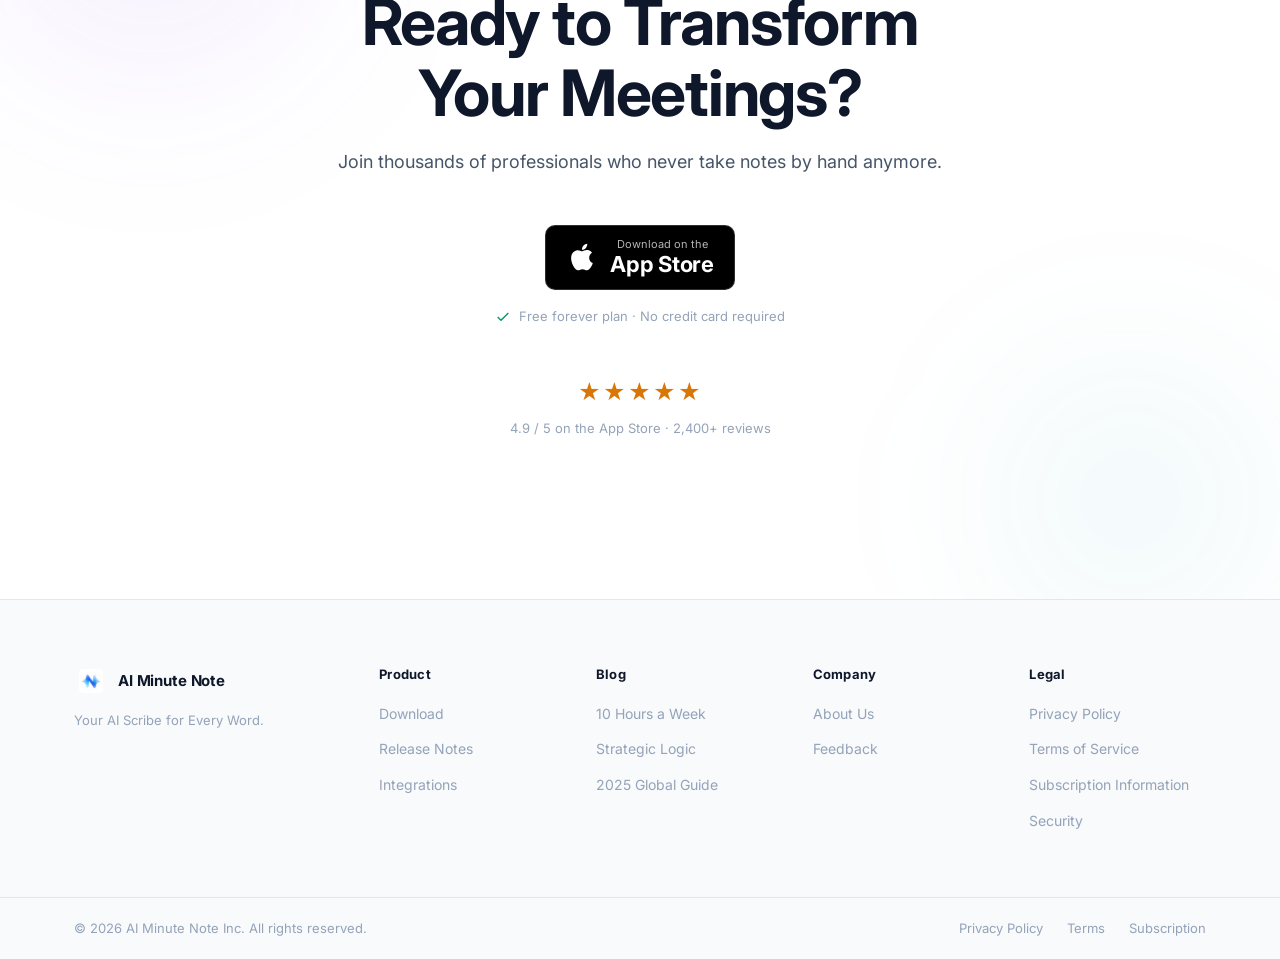
==== commit b5b3c1f3: "Update: Change Gemini 3 to 3.5" ====
--- a/index.html
+++ b/index.html
@@ -4,7 +4,7 @@
   <meta charset="UTF-8" />
   <meta name="viewport" content="width=device-width, initial-scale=1.0" />
   <title>AI Minute Note — Your AI Scribe for Every Word</title>
-  <meta name="description" content="Precision Transcription & Speaker Diarization - Gemini 3 powered summaries. Never miss a word, in any meeting, anywhere." />
+  <meta name="description" content="Precision Transcription & Speaker Diarization - Gemini 3.5 powered summaries. Never miss a word, in any meeting, anywhere." />
   <link rel="preconnect" href="https://fonts.googleapis.com" />
   <link rel="preconnect" href="https://fonts.gstatic.com" crossorigin />
   <link href="https://fonts.googleapis.com/css2?family=Inter:wght@300;400;500;600;700;800;900&family=Syne:wght@700;800&display=swap" rel="stylesheet" />
@@ -72,14 +72,14 @@
         <div class="hero-copy reveal">
           <div class="hero-badge">
             <span class="badge-pulse"></span>
-            <span>Powered by Gemini 3</span>
+            <span>Powered by Gemini 3.5</span>
           </div>
           <h1 class="hero-headline">
             Your AI Scribe<br/>
             for <span class="gradient-text">Every Word.</span>
           </h1>
           <p class="hero-sub">
-            Precision Transcription &amp; Speaker Diarization - Gemini 3 powered summaries.<br/>
+            Precision Transcription &amp; Speaker Diarization - Gemini 3.5 powered summaries.<br/>
             Transform every meeting into structured insight — instantly.
           </p>
 
@@ -421,7 +421,7 @@
                   <svg width="24" height="24" viewBox="0 0 24 24" fill="none" stroke="currentColor" stroke-width="2"><path d="M12 1a3 3 0 0 0-3 3v8a3 3 0 0 0 6 0V4a3 3 0 0 0-3-3z"/><path d="M19 10v2a7 7 0 0 1-14 0v-2"/><line x1="12" y1="19" x2="12" y2="23"/></svg>
                 </div>
                 <h3 class="bento-title">Precision Transcription</h3>
-                <p class="bento-desc">Industry-leading accuracy powered by Gemini 3. Handles accents, technical jargon, and multiple dialects — live as you speak.</p>
+                <p class="bento-desc">Industry-leading accuracy powered by Gemini 3.5. Handles accents, technical jargon, and multiple dialects — live as you speak.</p>
                 <div class="bento-tags">
                   <span>Precision Transcription</span><span>Multi-dialect</span><span>99 Languages</span><span>Noise Cancellation</span>
                 </div>
@@ -481,7 +481,7 @@
               <svg width="24" height="24" viewBox="0 0 24 24" fill="none" stroke="currentColor" stroke-width="2"><path d="M12 2L2 7l10 5 10-5-10-5zM2 17l10 5 10-5M2 12l10 5 10-5"/></svg>
             </div>
             <h3 class="bento-title">AI Insight</h3>
-            <p class="bento-desc">Gemini 3 auto-generates summaries, to-dos, and meeting timelines the moment you stop recording.</p>
+            <p class="bento-desc">Gemini 3.5 auto-generates summaries, to-dos, and meeting timelines the moment you stop recording.</p>
             <div class="ai-output-stack">
               <div class="ao-item">
                 <div class="ao-icon" style="--ac:#06B6D4">
@@ -660,7 +660,7 @@
           <!-- Card 6 -->
           <div class="testi-card reveal reveal-delay-2">
             <div class="testi-stars">★★★★★</div>
-            <p class="testi-quote">"The Gemini 3 summaries aren't just accurate — they're smart. It knows which decisions were made, who owns each action item, and even surfaces risks I might have glossed over."</p>
+            <p class="testi-quote">"The Gemini 3.5 summaries aren't just accurate — they're smart. It knows which decisions were made, who owns each action item, and even surfaces risks I might have glossed over."</p>
             <div class="testi-author">
               <div class="testi-avatar av-purple">NM</div>
               <div>
--- a/css/style.css
+++ b/css/style.css
@@ -440,7 +440,7 @@
   opacity: 0;
   pointer-events: none;
   transition: opacity 0.2s ease, transform 0.2s ease;
-  z-index: 50;
+  z-index: 9999;
 }
 .qr-trigger:hover + .qr-popup,
 .qr-trigger:focus + .qr-popup,
@@ -481,9 +481,8 @@
   border: 1px solid var(--border);
 }
 .qr-code-wrap img {
-  width: auto;
+  width: 120px;
   height: auto;
-  max-width: 200px;
   display: block;
 }
 .qr-hint { font-size: 11px; color: var(--text-3); margin-top: 10px; }
